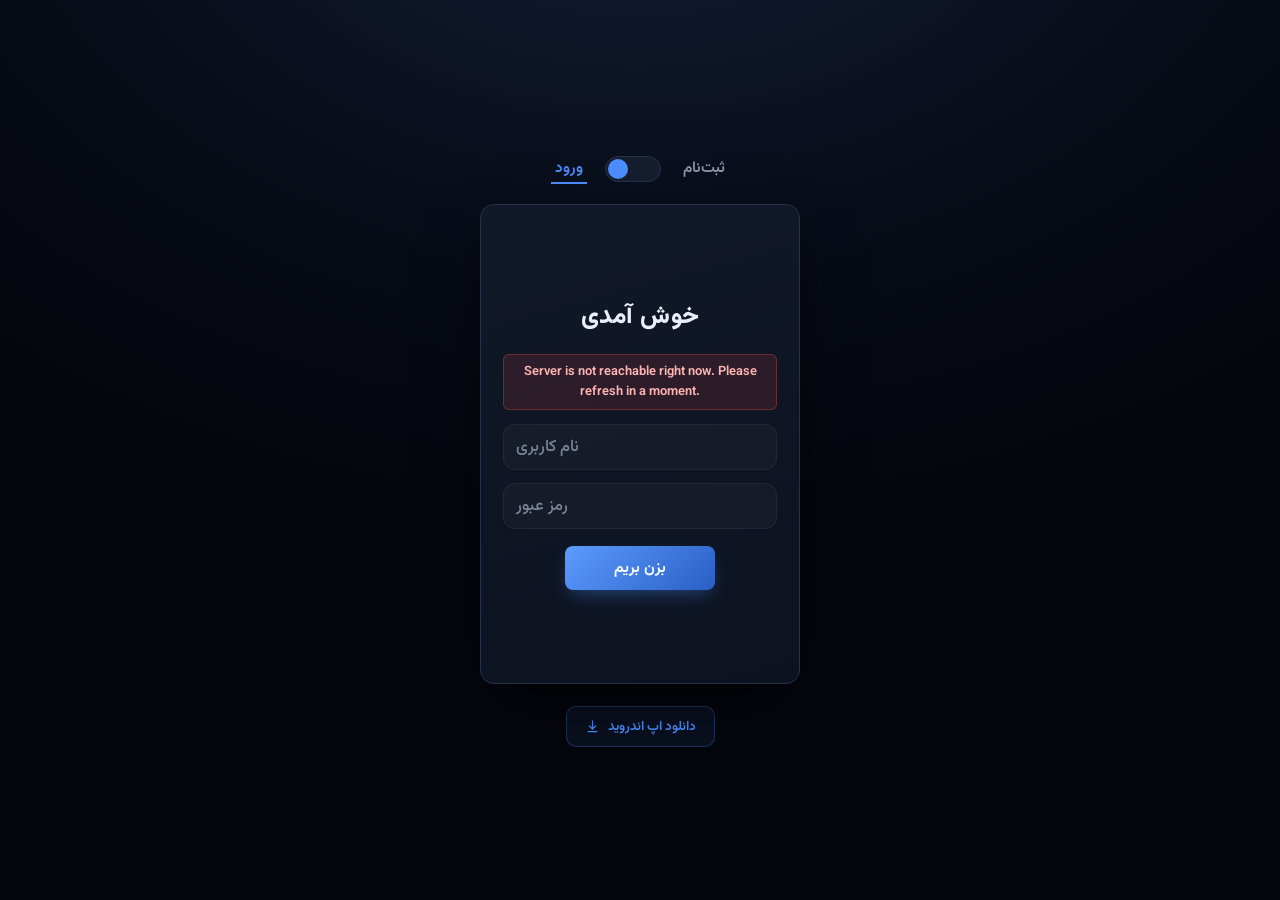
==== index.html @ fce44faa "Add files via upload" ====
<!doctype html>
<html lang="fa" dir="rtl">
  <head>
    <meta charset="UTF-8" />
    <meta name="viewport" content="width=device-width, initial-scale=1, maximum-scale=5, viewport-fit=cover" />
    <meta name="theme-color" content="#070C18" />
    <link rel="manifest" href="/manifest.webmanifest" />
    <meta name="apple-mobile-web-app-capable" content="yes" />
    <meta name="apple-mobile-web-app-status-bar-style" content="black-translucent" />
    <meta name="apple-mobile-web-app-title" content="T" />
    <link rel="apple-touch-icon" href="/assets/icon-192.png" />
    <meta name="description" content="پیام‌رسان T" />
    <title>T</title>
    <link rel="icon" href="data:image/svg+xml;charset=utf-8,%3Csvg%20xmlns%3D%22http%3A%2F%2Fwww.w3.org%2F2000%2Fsvg%22%20viewBox%3D%220%200%20512%20512%22%3E%3Cdefs%3E%3ClinearGradient%20id%3D%22g1%22%20x1%3D%220%22%20y1%3D%220%22%20x2%3D%221%22%20y2%3D%221%22%3E%3Cstop%20offset%3D%220%25%22%20stop-color%3D%22%23BFD8FF%22%2F%3E%3Cstop%20offset%3D%2245%25%22%20stop-color%3D%22%234C8DFF%22%2F%3E%3Cstop%20offset%3D%22100%25%22%20stop-color%3D%22%231E4FA8%22%2F%3E%3C%2FlinearGradient%3E%3C%2Fdefs%3E%3Cg%20transform%3D%22translate(0%2C512)%20scale(0.1%2C-0.1)%22%20fill%3D%22url(%23g1)%22%20stroke%3D%22none%22%3E%3Cpath%20d%3D%22M2010%204499%20c-706%20-406%20-825%20-475%20-1033%20-603%20-256%20-156%20-297%20-189%20-333%20-263%20l-29%20-58%20-3%20-1013%20-2%20-1012%2021%20-50%20c29%20-68%20112%20-142%20235%20-210%2054%20-30%20200%20-112%20323%20-182%20123%20-70%20239%20-130%20258%20-134%2041%20-8%2073%2012%20107%2064%2045%2069%20767%201467%20783%201515%2041%20124%20-2%20237%20-112%20292%20l-60%2030%20-330%205%20-330%205%20-67%2033%20c-270%20133%20-272%20504%20-4%20635%2096%2047%2094%2047%201543%2047%201494%200%201435%20-2%201445%2054%2014%2073%20-28%20106%20-443%20344%20-162%2093%20-522%20300%20-801%20460%20l-507%20292%20-113%200%20-113%20-1%20-435%20-250z%22%2F%3E%3Cpath%20d%3D%22M3719%202860%20c-249%20-29%20-448%20-150%20-583%20-355%20-21%20-31%20-173%20-316%20-338%20-633%20-165%20-317%20-385%20-740%20-489%20-940%20-104%20-199%20-189%20-365%20-189%20-370%200%20-4%2073%20-47%20161%20-97%20l161%20-90%20102%20-6%20c125%20-7%20101%20-17%20451%20186%20154%2089%20521%20300%20815%20469%20594%20341%20623%20361%20671%20483%20l24%2058%20-4%20645%20c-2%20355%20-5%20648%20-8%20653%20-6%209%20-688%207%20-774%20-3z%22%2F%3E%3C%2Fg%3E%3C%2Fsvg%3E" />
    <style>
      /* ===== پنل ورود flip-card — تم تیره ===== */
      :root {
        --lg-bg:#070C18; --lg-card:#111827; --lg-card2:#0C1220; --lg-border:#26324a;
        --lg-input:#161d2e; --lg-text:#E9EFFA; --lg-sub:#8D95A8; --lg-gold:#4C8DFF; --lg-gold2:#8FC3FF;
      }
      /* قد واقعی صفحه روی موبایل (نوار مرورگر) */
      @supports (height: 100dvh) { :root { --app-h: 100dvh; } }

      html, body { height: 100%; }
      #loginOverlay {
        position: fixed; inset: 0; z-index: 99999;
        background: radial-gradient(1000px 700px at 50% -20%, #16203a 0%, var(--lg-bg) 60%, #04060d 100%);
        display: none; align-items: center; justify-content: center;
        padding: calc(16px + env(safe-area-inset-top)) 16px calc(16px + env(safe-area-inset-bottom));
        box-sizing: border-box; overflow-y: auto; -webkit-overflow-scrolling: touch;
        font-family: var(--sans);
      }
      #loginOverlay.show { display: flex; }
      .auth-box { display: flex; flex-direction: column; align-items: center; gap: 20px; margin: auto; width: 100%; max-width: 340px; }
      .switch-row { display: flex; align-items: center; justify-content: center; gap: 18px; }
      .switch-row .side { font-size: 15px; font-weight: 600; color: var(--lg-sub); cursor: pointer; user-select: none; padding: 2px 4px; transition: color .2s; border-bottom: 2px solid transparent; background: none; border-top: 0; border-inline: 0; }
      .switch-row .side.active { color: var(--lg-gold); border-bottom-color: var(--lg-gold); }
      .switch-row .slider { width: 56px; height: 26px; border-radius: 20px; background: var(--lg-input); border: 1.5px solid var(--lg-border); position: relative; cursor: pointer; transition: background .25s; flex-shrink: 0; padding: 0; }
      .switch-row .slider:before { content:""; position:absolute; top:2px; left:2px; width:20px; height:20px; border-radius:50%; background:var(--lg-gold); transition:transform .25s; }
      .switch-row .slider.on { background:rgba(76,141,255,.25); border-color:var(--lg-gold); }
      .switch-row .slider.on:before { transform:translateX(30px); background:#fff; }
      .flip-wrap { perspective: 1200px; width: 100%; display: flex; justify-content: center; }
      .flip-card__inner {
        width: 100%; max-width: 320px;
        height: clamp(430px, calc(var(--app-h, 100vh) - 190px), 480px);
        position: relative; transform-style: preserve-3d; transition: transform .7s;
      }
      .flip-card__inner.flipped { transform: rotateY(180deg); }
      .flip-card__front, .flip-card__back {
        position: absolute; top: 0; left: 0; width: 100%; height: 100%;
        -webkit-backface-visibility: hidden; backface-visibility: hidden;
        background: linear-gradient(165deg, var(--lg-card) 0%, var(--lg-card2) 100%);
        border: 1px solid var(--lg-border); border-radius: 14px;
        box-shadow: 0 24px 60px -16px rgba(0,0,0,.8);
        display: flex; flex-direction: column; align-items: center; justify-content: center;
        gap: 14px; padding: 24px 22px; box-sizing: border-box; overflow-y: auto;
      }
      .flip-card__back { transform: rotateY(180deg); }
      .card-title { font-size: 24px; font-weight: 800; color: var(--lg-text); letter-spacing: .5px; margin-bottom: 4px; }
      .auth-form { display: flex; flex-direction: column; align-items: center; gap: 13px; width: 100%; }
      .auth-input {
        width: 100%; height: 46px; border-radius: 8px; border: 1.5px solid var(--lg-border);
        background: var(--lg-input); color: var(--lg-text);
        font-size: 16px; /* جلوگیری از زوم خودکار روی iOS */
        font-weight: 500; padding: 6px 14px; outline: none; box-sizing: border-box;
        transition: border-color .2s, box-shadow .2s;
      }
      .auth-input::placeholder { color: var(--lg-sub); opacity: .85; }
      .auth-input:focus { border-color: var(--lg-gold); box-shadow: 0 0 0 3px rgba(76,141,255,.16); }
      .auth-btn {
        width: 150px; height: 44px; border: none; border-radius: 8px;
        background: linear-gradient(135deg, #5C9BFF 0%, #2A5FC4 100%);
        color: #F4F8FF; font-size: 15px; font-weight: 700; letter-spacing: 0; cursor: pointer;
        margin-top: 4px; transition: transform .15s, box-shadow .2s, opacity .2s;
        box-shadow: 0 8px 20px -6px rgba(76,141,255,.45);
      }
      .auth-btn:hover { transform: translateY(-1px); }
      .auth-btn:active { transform: translateY(1px); }
      .auth-btn:disabled { opacity: .55; cursor: not-allowed; transform: none; }
      .msg { display: none; font-size: 12.5px; line-height: 1.6; text-align: center; font-weight: 600; padding: 7px 10px; border-radius: 6px; width: 100%; box-sizing: border-box; }
      .msg.error { color: #ffb4b4; background: rgba(255,80,80,.12); border: 1px solid rgba(255,80,80,.3); }
      .msg.ok { color: #b4f5b4; background: rgba(80,255,80,.08); border: 1px solid rgba(80,255,80,.25); }
      .dl-hint {
        display: flex; align-items: center; justify-content: center; gap: 8px;
        margin-top: 2px; padding: 9px 18px; border-radius: 10px;
        background: rgba(76,141,255,.08); border: 1px solid rgba(76,141,255,.28);
        color: var(--lg-gold); font-size: 13px; font-weight: 600; font-family: inherit;
        cursor: pointer; transition: background .2s, transform .15s;
      }
      .dl-hint:hover { background: rgba(76,141,255,.18); transform: translateY(-1px); }
      .dl-hint svg { width: 15px; height: 15px; }

      /* ===== لودر اول سایت — Banter loader (Uiverse.io by Nawsome) ===== */
      #bootLoader {
        position: fixed; inset: 0; z-index: 100000; display: block;
        background: #0B0B12;
        opacity: 1; transition: opacity .28s ease;
      }
      #bootLoader.fade { opacity: 0; pointer-events: none; }
      #bootLoader.hide { display: none; }

      .banter-loader {
        position: absolute;
        left: 50%;
        top: 50%;
        width: 72px;
        height: 72px;
        margin-left: -36px;
        margin-top: -36px;
      }
      .banter-loader__box {
        float: left;
        position: relative;
        width: 20px;
        height: 20px;
        margin-right: 6px;
      }
      .banter-loader__box:before {
        content: "";
        position: absolute;
        left: 0;
        top: 0;
        width: 100%;
        height: 100%;
        background: #fff;
      }
      .banter-loader__box:nth-child(3n) { margin-right: 0; margin-bottom: 6px; }
      .banter-loader__box:nth-child(1):before,
      .banter-loader__box:nth-child(4):before { margin-left: 26px; }
      .banter-loader__box:nth-child(3):before { margin-top: 52px; }
      .banter-loader__box:last-child { margin-bottom: 0; }

      @keyframes moveBox-1 {
        9.0909090909% { transform: translate(-26px, 0); }
        18.1818181818% { transform: translate(0px, 0); }
        27.2727272727% { transform: translate(0px, 0); }
        36.3636363636% { transform: translate(26px, 0); }
        45.4545454545% { transform: translate(26px, 26px); }
        54.5454545455% { transform: translate(26px, 26px); }
        63.6363636364% { transform: translate(26px, 26px); }
        72.7272727273% { transform: translate(26px, 0px); }
        81.8181818182% { transform: translate(0px, 0px); }
        90.9090909091% { transform: translate(-26px, 0px); }
        100% { transform: translate(0px, 0px); }
      }
      .banter-loader__box:nth-child(1) { animation: moveBox-1 4s infinite; }

      @keyframes moveBox-2 {
        9.0909090909% { transform: translate(0, 0); }
        18.1818181818% { transform: translate(26px, 0); }
        27.2727272727% { transform: translate(0px, 0); }
        36.3636363636% { transform: translate(26px, 0); }
        45.4545454545% { transform: translate(26px, 26px); }
        54.5454545455% { transform: translate(26px, 26px); }
        63.6363636364% { transform: translate(26px, 26px); }
        72.7272727273% { transform: translate(26px, 26px); }
        81.8181818182% { transform: translate(0px, 26px); }
        90.9090909091% { transform: translate(0px, 26px); }
        100% { transform: translate(0px, 0px); }
      }
      .banter-loader__box:nth-child(2) { animation: moveBox-2 4s infinite; }

      @keyframes moveBox-3 {
        9.0909090909% { transform: translate(-26px, 0); }
        18.1818181818% { transform: translate(-26px, 0); }
        27.2727272727% { transform: translate(0px, 0); }
        36.3636363636% { transform: translate(-26px, 0); }
        45.4545454545% { transform: translate(-26px, 0); }
        54.5454545455% { transform: translate(-26px, 0); }
        63.6363636364% { transform: translate(-26px, 0); }
        72.7272727273% { transform: translate(-26px, 0); }
        81.8181818182% { transform: translate(-26px, -26px); }
        90.9090909091% { transform: translate(0px, -26px); }
        100% { transform: translate(0px, 0px); }
      }
      .banter-loader__box:nth-child(3) { animation: moveBox-3 4s infinite; }

      @keyframes moveBox-4 {
        9.0909090909% { transform: translate(-26px, 0); }
        18.1818181818% { transform: translate(-26px, 0); }
        27.2727272727% { transform: translate(-26px, -26px); }
        36.3636363636% { transform: translate(0px, -26px); }
        45.4545454545% { transform: translate(0px, 0px); }
        54.5454545455% { transform: translate(0px, -26px); }
        63.6363636364% { transform: translate(0px, -26px); }
        72.7272727273% { transform: translate(0px, -26px); }
        81.8181818182% { transform: translate(-26px, -26px); }
        90.9090909091% { transform: translate(-26px, 0px); }
        100% { transform: translate(0px, 0px); }
      }
      .banter-loader__box:nth-child(4) { animation: moveBox-4 4s infinite; }

      @keyframes moveBox-5 {
        9.0909090909% { transform: translate(0, 0); }
        18.1818181818% { transform: translate(0, 0); }
        27.2727272727% { transform: translate(0, 0); }
        36.3636363636% { transform: translate(26px, 0); }
        45.4545454545% { transform: translate(26px, 0); }
        54.5454545455% { transform: translate(26px, 0); }
        63.6363636364% { transform: translate(26px, 0); }
        72.7272727273% { transform: translate(26px, 0); }
        81.8181818182% { transform: translate(26px, -26px); }
        90.9090909091% { transform: translate(0px, -26px); }
        100% { transform: translate(0px, 0px); }
      }
      .banter-loader__box:nth-child(5) { animation: moveBox-5 4s infinite; }

      @keyframes moveBox-6 {
        9.0909090909% { transform: translate(0, 0); }
        18.1818181818% { transform: translate(-26px, 0); }
        27.2727272727% { transform: translate(-26px, 0); }
        36.3636363636% { transform: translate(0px, 0); }
        45.4545454545% { transform: translate(0px, 0); }
        54.5454545455% { transform: translate(0px, 0); }
        63.6363636364% { transform: translate(0px, 0); }
        72.7272727273% { transform: translate(0px, 26px); }
        81.8181818182% { transform: translate(-26px, 26px); }
        90.9090909091% { transform: translate(-26px, 0px); }
        100% { transform: translate(0px, 0px); }
      }
      .banter-loader__box:nth-child(6) { animation: moveBox-6 4s infinite; }

      @keyframes moveBox-7 {
        9.0909090909% { transform: translate(26px, 0); }
        18.1818181818% { transform: translate(26px, 0); }
        27.2727272727% { transform: translate(26px, 0); }
        36.3636363636% { transform: translate(0px, 0); }
        45.4545454545% { transform: translate(0px, -26px); }
        54.5454545455% { transform: translate(26px, -26px); }
        63.6363636364% { transform: translate(0px, -26px); }
        72.7272727273% { transform: translate(0px, -26px); }
        81.8181818182% { transform: translate(0px, 0px); }
        90.9090909091% { transform: translate(26px, 0px); }
        100% { transform: translate(0px, 0px); }
      }
      .banter-loader__box:nth-child(7) { animation: moveBox-7 4s infinite; }

      @keyframes moveBox-8 {
        9.0909090909% { transform: translate(0, 0); }
        18.1818181818% { transform: translate(-26px, 0); }
        27.2727272727% { transform: translate(-26px, -26px); }
        36.3636363636% { transform: translate(0px, -26px); }
        45.4545454545% { transform: translate(0px, -26px); }
        54.5454545455% { transform: translate(0px, -26px); }
        63.6363636364% { transform: translate(0px, -26px); }
        72.7272727273% { transform: translate(0px, -26px); }
        81.8181818182% { transform: translate(26px, -26px); }
        90.9090909091% { transform: translate(26px, 0px); }
        100% { transform: translate(0px, 0px); }
      }
      .banter-loader__box:nth-child(8) { animation: moveBox-8 4s infinite; }

      @keyframes moveBox-9 {
        9.0909090909% { transform: translate(-26px, 0); }
        18.1818181818% { transform: translate(-26px, 0); }
        27.2727272727% { transform: translate(0px, 0); }
        36.3636363636% { transform: translate(-26px, 0); }
        45.4545454545% { transform: translate(0px, 0); }
        54.5454545455% { transform: translate(0px, 0); }
        63.6363636364% { transform: translate(-26px, 0); }
        72.7272727273% { transform: translate(-26px, 0); }
        81.8181818182% { transform: translate(-52px, 0); }
        90.9090909091% { transform: translate(-26px, 0); }
        100% { transform: translate(0px, 0); }
      }
      .banter-loader__box:nth-child(9) { animation: moveBox-9 4s infinite; }

      @media (max-width: 420px) {
        .auth-box { gap: 14px; }
        .switch-row { gap: 12px; }
        .switch-row .side { font-size: 13.5px; }
        .switch-row .slider { width: 50px; height: 24px; }
        .switch-row .slider.on:before { transform: translateX(26px); }
        .flip-card__inner { max-width: 300px; height: clamp(420px, calc(var(--app-h, 100vh) - 150px), 470px); }
        .flip-card__front, .flip-card__back { padding: 20px 18px; gap: 12px; }
        .card-title { font-size: 21px; }
        .auth-btn { width: 145px; }
      }
      @media (max-height: 560px) {
        .flip-card__inner { height: 420px; }
      }
    </style>
    <link rel="preload" as="style" href="/assets/index-Nili4s7x.css">
    <link rel="stylesheet" crossorigin href="/assets/index-Nili4s7x.css">
    <link rel="preload" as="font" type="font/woff2" href="/assets/Vazirmatn-T33.woff2" crossorigin>
    <style>
      /* ===== تایپوگرافی فارسی: وزیرمتن (متغیر ، خودمیزبان) ===== */
      @font-face {
        font-family: "Vazirmatn";
        src: url("/assets/Vazirmatn-T33.woff2") format("woff2 supports variations"),
             url("/assets/Vazirmatn-T33.woff2") format("woff2-variations");
        font-weight: 100 900;
        font-style: normal;
        font-display: swap;
        size-adjust: 103%;
      }
      :root {
        --sans: "Vazirmatn", "Segoe UI", Tahoma, sans-serif;
        --serif: "Vazirmatn", "Segoe UI", Tahoma, sans-serif;
        --mono: ui-monospace, SFMono-Regular, Menlo, Consolas, monospace;
      }
      html, body, button, input, textarea, select, optgroup {
        font-family: var(--sans);
        letter-spacing: 0;
        -webkit-font-smoothing: antialiased;
        -moz-osx-font-smoothing: grayscale;
        text-rendering: optimizeLegibility;
        font-feature-settings: "kern" 1, "liga" 1, "calt" 1;
      }
      code, pre, .mono, .del-code { font-family: var(--mono); }
      /* عنوان‌های درشت با وزن بیشتر تا توخالی به نظر نرسند */
      .card .brand, .admin h1, .settings h2, .stage-empty h3, .drawer h3, .info-drawer h3,
      .col-head h2, .mark span, .viewer-mark, .stat-card b, .story-card .body,
      .del-win-bar span, .del-win-body p, .admin-hero-orb span, .del-orb span,
      .hall-dark-card p, .card h1, .admin-h, .compose-opt b { font-weight: 600; }
      /* متن پیام و فهرست‌ها: فاصلهٔ خطی راحت برای فارسی */
      .bubble .txt, .bubble .rich-txt { line-height: 1.85; }
      .tsup-bub, .quote, .bio { line-height: 1.9; }
      /* یک پله بزرگ‌تر برای خوانایی فارسی روی موبایل */
      @media (max-width: 700px) { .bubble .txt, .bubble .rich-txt { font-size: 15px; } }
      .name, .who, .tsup-name { font-weight: 600; }
      /* عددهای لاتین در متن فارسی کمی جاافتاده‌تر */
      .when, .foot, .tsup-time, .time { font-variant-numeric: tabular-nums; }
    </style>
    <link rel="modulepreload" href="/assets/index-Bt5upPRT.js">
    <script>
      /* درخواست وضعیت ورود همین اول کار شروع می‌شود تا با دانلود اپ موازی برود */
      window.__meReq = fetch("/api/me", { credentials: "include", cache: "no-store" })
        .then(function (r) { return { status: r.status, ct: r.headers.get("content-type") || "" }; })
        .catch(function () { return { status: 0, ct: "" }; });
      /* اگر کوکی نشانهٔ ورود هست، اپ بدون منتظر ماندن به شبکه نشان داده می‌شود */
      window.__hint = document.cookie.indexOf("t_in=1") > -1;
    </script>

    <!-- ===== کامپوننت‌های Uiverse: ورودی درخشان + دکمهٔ آپلود پوشه‌ای ===== -->
    <style>
      /* ---------- ۱) ورودی‌های ساده → استایل Search درخشان (Uiverse by Lakshay-art) ---------- */
      @property --t-ang { syntax: "<angle>"; inherits: false; initial-value: 0deg; }
      @keyframes t-spin { to { --t-ang: 360deg; } }

      .settings > input:not([type="file"]):not([type="checkbox"]):not([type="radio"]),
      .settings > textarea.field,
      .admin input.search,
      #tsupPanel .tsup-search {
        --t-ang: 0deg;
        box-sizing: border-box;
        width: 100%;
        max-width: 340px;
        height: 46px;
        border-radius: 11px;
        border: 1.5px solid transparent;
        background-color: #010201;
        background-image:
          linear-gradient(#010201, #010201),
          conic-gradient(from var(--t-ang),
            #1c191c, #402fb5 5%, #1c191c 14%, #1c191c 50%, #cf30aa 60%, #1c191c 64%);
        background-origin: padding-box, border-box;
        background-clip: padding-box, border-box;
        color: #fff;
        font-family: inherit;
        font-size: 15px;
        padding-inline: 15px;
        outline: none;
        box-shadow: 0 0 18px rgba(64, 47, 181, .14);
        transition: box-shadow .3s ease;
      }
      .settings > input::placeholder,
      .settings > textarea.field::placeholder,
      .admin input.search::placeholder,
      #tsupPanel .tsup-search::placeholder { color: #c0b9c0; }

      .settings > input:not([type="file"]):not([type="checkbox"]):hover,
      .settings > textarea.field:hover,
      .admin input.search:hover,
      #tsupPanel .tsup-search:hover { animation: t-spin 6s linear infinite; }

      .settings > input:not([type="file"]):not([type="checkbox"]):focus,
      .settings > textarea.field:focus,
      .admin input.search:focus,
      #tsupPanel .tsup-search:focus {
        animation: t-spin 3s linear infinite;
        box-shadow: 0 0 26px rgba(207, 48, 170, .26), 0 0 10px rgba(64, 47, 181, .32);
      }

      /* بایو: چند خطی */
      .settings > textarea.field {
        height: auto; min-height: 92px; max-width: 520px;
        padding-block: 12px; resize: vertical; line-height: 1.9;
      }

      /* فقط فیلدهای جستجو ذره‌بین می‌گیرند (آیکن کاردکِ سمت راست حذف شد) */
      .admin input.search,
      #tsupPanel .tsup-search {
        max-width: 520px;
        background-image:
          url("data:image/svg+xml;charset=utf-8,%3Csvg xmlns='http://www.w3.org/2000/svg' width='24' height='24' viewBox='0 0 24 24' fill='none' stroke='%23b6a9b7' stroke-width='2' stroke-linecap='round' stroke-linejoin='round'%3E%3Ccircle cx='11' cy='11' r='8'/%3E%3Cline x1='22' y1='22' x2='16.65' y2='16.65'/%3E%3C/svg%3E"),
          linear-gradient(#010201, #010201),
          conic-gradient(from var(--t-ang),
            #1c191c, #402fb5 5%, #1c191c 14%, #1c191c 50%, #cf30aa 60%, #1c191c 64%);
        background-repeat: no-repeat, no-repeat, no-repeat;
        background-position: right 14px center, 0 0, 0 0;
        background-size: 18px 18px, auto, auto;
        background-origin: padding-box, padding-box, border-box;
        background-clip: padding-box, padding-box, border-box;
        padding-inline-start: 44px;
      }
      #tsupPanel .tsup-search { max-width: 240px; height: 40px; font-size: 13.5px; }
      @media (max-width: 900px) {
        .settings > input:not([type="file"]):not([type="checkbox"]),
        .admin input.search { max-width: 100%; }
      }

      /* ---------- ۲) گیرهٔ چت → پوشهٔ کوچک (Uiverse by jamrockjones) ---------- */
      @keyframes t-float {
        0% { transform: translateY(0); }
        50% { transform: translateY(-3px); }
        100% { transform: translateY(0); }
      }
      .composer .tool.t-clip {
        position: relative;
        width: 40px; height: 40px;
        border-radius: 11px;
      }
      .composer .tool.t-clip svg { display: none !important; }
      .composer .tool.t-clip::before,
      .composer .tool.t-clip::after {
        content: ""; position: absolute; pointer-events: none;
        transition: transform .3s ease;
      }
      .composer .tool.t-clip::before {          /* بدنهٔ پوشه */
        inset-inline-start: 5px; bottom: 7px;
        width: 30px; height: 21px; border-radius: 5px;
        background: linear-gradient(135deg, #F3D48A, #E0B45C);
        box-shadow: 0 4px 9px rgba(0, 0, 0, .35);
      }
      .composer .tool.t-clip::after {           /* زبانهٔ پوشه */
        inset-inline-start: 5px; bottom: 26px;
        width: 16px; height: 6px; border-radius: 3px 3px 0 0;
        background: linear-gradient(135deg, #E9A26A, #D97A55);
      }
      .composer .tool.t-clip:hover::before,
      .composer .tool.t-clip:hover::after { animation: t-float 2.2s ease-in-out infinite; }
      .composer .tool.t-clip:hover::before { box-shadow: 0 7px 14px rgba(0, 0, 0, .45); }

      /* ---------- ۳) آپلود فایل پنل ادمین → کارت پوشه‌دار کامل ---------- */
      input.t-file-native { display: none !important; }

      .t-upload {
        --transition: 350ms;
        --folder-W: 90px;
        --folder-H: 60px;
        --card-a: #3D7BE0;
        --card-b: #1B4488;
        display: flex;
        flex-direction: column;
        align-items: center;
        justify-content: flex-end;
        padding: 9px;
        background: linear-gradient(135deg, var(--card-a), var(--card-b));
        border-radius: 14px;
        box-shadow: 0 15px 30px rgba(0, 0, 0, .2);
        height: calc(var(--folder-H) * 1.7);
        width: 240px;
        max-width: 100%;
        position: relative;
        margin: 52px 0 12px;
        cursor: pointer;
        user-select: none;
      }
      .t-upload .folder {
        position: absolute;
        top: -16px;
        inset-inline-start: calc(50% - (var(--folder-W) / 2));
        animation: t-folder-float 2.5s infinite ease-in-out;
        transition: transform var(--transition) ease;
        width: var(--folder-W);
        height: var(--folder-H);
      }
      .t-upload .folder:hover { transform: scale(1.05); }
      .t-upload .front-side,
      .t-upload .back-side {
        position: absolute;
        transition: transform var(--transition);
        transform-origin: bottom center;
      }
      .t-upload .back-side::before,
      .t-upload .back-side::after {
        content: "";
        display: block;
        background-color: #fff;
        opacity: .5;
        width: var(--folder-W);
        height: var(--folder-H);
        position: absolute;
        transform-origin: bottom center;
        border-radius: 13px;
        transition: transform 350ms;
        z-index: 0;
      }
      .t-upload:hover .back-side::before { transform: rotateX(-5deg) skewX(5deg); }
      .t-upload:hover .back-side::after { transform: rotateX(-15deg) skewX(12deg); }
      .t-upload .front-side { z-index: 1; }
      .t-upload:hover .front-side { transform: rotateX(-40deg) skewX(15deg); }
      .t-upload .tip {
        background: linear-gradient(135deg, #E9A26A, #D97A55);
        width: 60px; height: 15px;
        border-radius: 10px 10px 0 0;
        box-shadow: 0 5px 15px rgba(0, 0, 0, .2);
        position: absolute;
        top: -8px;
        z-index: 2;
      }
      .t-upload .cover {
        background: linear-gradient(135deg, #F3D48A, #E0B45C);
        width: var(--folder-W);
        height: var(--folder-H);
        box-shadow: 0 15px 30px rgba(0, 0, 0, .3);
        border-radius: 9px;
      }
      .t-upload .custom-file-upload {
        font-size: 14px;
        font-family: inherit;
        color: #fff;
        text-align: center;
        background: rgba(255, 255, 255, .2);
        border: none;
        border-radius: 9px;
        box-shadow: 0 10px 20px rgba(0, 0, 0, .1);
        cursor: pointer;
        transition: background var(--transition) ease;
        display: block;
        width: 100%;
        padding: 9px 14px;
        position: relative;
        white-space: nowrap;
        overflow: hidden;
        text-overflow: ellipsis;
      }
      .t-upload:hover .custom-file-upload { background: rgba(255, 255, 255, .4); }
      @keyframes t-folder-float {
        0% { transform: translateY(0px); }
        50% { transform: translateY(-14px); }
        100% { transform: translateY(0px); }
      }
    </style>

    <!-- ===== اصلاحات منوی پیام / دانلود / نشان T ===== -->
    <style>
      /* ---------- ۱) منوی راست‌کلیک روی پیام خودم از کادر بیرون نزند ---------- */
      .msg-line.is-mine .bubble > .menu,
      .bubble.mine > .menu {
        left: auto;
        right: 0;
      }
      .bubble > .menu {
        width: max-content;                       /* به عرض حباب محدود نشود */
        max-width: min(360px, calc(100vw - 20px));
        overscroll-behavior: contain;
      }
      @media (max-width: 560px) {
        .bubble > .menu { min-width: 0; }
        .bubble > .menu .react-dock { flex-wrap: wrap; row-gap: 6px; justify-content: center; }
        .bubble > .menu .react-dock { gap: 6px; padding: 7px; }
        .bubble > .menu .react-dock-btn { font-size: 17px; }
      }
      /* روی موبایل با نگه‌داشتن، منوی خودمان باز شود نه منوی مرورگر */
      .msgs .bubble { -webkit-touch-callout: none; }

      /* ---------- ۲) دکمهٔ دانلود: دیده شود و گم نشود ---------- */
      .apk-nav.dl-wrap {
        position: relative;
        color: var(--gold, #e0b84d) !important;
      }
      .apk-nav.dl-wrap.off { opacity: .45; }
      .apk-nav.dl-wrap:not(.off)::after {
        content: "";
        position: absolute; top: 2px; inset-inline-end: 2px;
        width: 7px; height: 7px; border-radius: 50%;
        background: #4caf50; box-shadow: 0 0 8px #4caf50;
      }

      /* ---------- پنجرهٔ دانلود (Uiverse by Quer3000 — تطبیق‌داده‌شده) ---------- */
      #tDl {
        position: fixed; inset: 0; z-index: 100002; display: none;   /* بالاتر از لایهٔ ورود */
        align-items: center; justify-content: center;
        background: rgba(3, 3, 5, .72);
        backdrop-filter: blur(6px); -webkit-backdrop-filter: blur(6px);
        padding: 18px; box-sizing: border-box;
        font-family: var(--sans, Tahoma, "Segoe UI", sans-serif);
        direction: rtl;
      }
      #tDl.open { display: flex; }

      #tDl .card {
        --bg-card: #27272a;
        --primary: #6d28d9;
        --primary-800: #4c1d95;
        --primary-shadow: #2e1065;
        --light: #d9d9d9;
        --zinc-800: #18181b;
        --bg-linear: linear-gradient(0deg, var(--primary) 50%, var(--light) 125%);

        position: relative;
        display: flex;
        flex-direction: column;
        gap: .75rem;
        padding: 1rem;
        width: 15rem;
        max-width: 100%;
        background-color: var(--bg-card);
        border-radius: 1rem;
        box-shadow: 0 30px 70px -18px rgba(0, 0, 0, .85);
        animation: tdl-in .28s cubic-bezier(.22, 1, .36, 1) both;
      }
      @keyframes tdl-in { from { opacity: 0; transform: translateY(14px) scale(.97); } }

      /* ضربدر کم‌رنگ بالا سمت راست */
      #tDl .tdl-x {
        position: absolute; top: 8px; right: 10px; z-index: 6;
        background: none; border: 0; padding: 2px 6px;
        color: var(--light); opacity: .35;
        font-size: 17px; line-height: 1; cursor: pointer;
        transition: opacity .2s;
      }
      #tDl .tdl-x:hover { opacity: 1; }

      #tDl .image_container {
        overflow: hidden;
        position: relative;
        z-index: 5;
        width: 100%;
        height: 8rem;
        background-color: var(--primary-800);
        border-radius: .5rem;
        display: grid; place-items: center;
      }
      #tDl .image_container .image {
        width: 5.2rem; height: 5.2rem;
        filter: drop-shadow(0 6px 14px rgba(0, 0, 0, .45));
      }

      #tDl .title {
        overflow: clip;
        width: 100%;
        font-size: 1.05rem;
        font-weight: 800;
        color: var(--light);
        text-wrap: nowrap;
        text-overflow: ellipsis;
        text-align: center;
      }

      #tDl .size {
        font-size: .75rem;
        color: var(--light);
        display: flex;
        flex-direction: column;
        align-items: center;
      }
      #tDl .list-size {
        display: flex; align-items: center; gap: .25rem;
        margin: .25rem 0 0; padding: 0;
      }
      #tDl .list-size .item-list { list-style: none; }
      #tDl .list-size .item-list-button {
        padding: .5rem .8rem;
        background-color: var(--primary);
        font-size: .78rem; font-weight: 700;
        color: var(--light);
        font-family: inherit;
        border: 2px solid var(--primary-shadow);
        box-shadow: inset 0 1px 4px var(--primary-shadow);
        border-radius: .25rem;
        cursor: default;
        direction: ltr;
      }
      #tDl .list-size .item-list-button.empty {
        background-color: var(--zinc-800);
        border-color: var(--zinc-800);
        box-shadow: none;
        color: #8b8b93;
      }

      #tDl .action { display: flex; align-items: center; justify-content: center; width: 100%; }

      #tDl .download-button {
        position: relative;
        width: 100%;
        height: 2.5rem;
        cursor: pointer;
        display: flex;
        align-items: center;
        justify-content: center;
        background-image: var(--bg-linear);
        border: 2px solid hsla(262, 18%, 57%, .5);
        border-radius: .5rem;
        overflow: hidden;
        transition: all .3s ease;
        text-decoration: none;
      }
      #tDl .button-text {
        color: var(--light);
        font-weight: 750;
        font-size: 1rem;
        font-family: inherit;
        transition: all .3s ease;
      }
      #tDl .button-icon {
        position: absolute;
        height: 100%;
        width: 2.5rem;
        display: flex;
        align-items: center;
        justify-content: center;
        background-color: var(--primary-800);
        right: -2.5rem;
        transition: all .3s ease;
      }
      #tDl .download-svg { width: 1.25rem; fill: var(--light); }
      #tDl .download-button:hover { background: var(--primary-800); }
      #tDl .download-button:hover .button-text { transform: translateX(-1.25rem); opacity: 0; }
      #tDl .download-button:hover .button-icon { right: 0; width: 100%; }
      #tDl .download-button:active { transform: scale(.95); }
      #tDl .download-button:active .button-icon { background-color: var(--primary-shadow); }

      #tDl .download-button.off {
        background: var(--zinc-800); border-color: #2a2a30; cursor: not-allowed;
        pointer-events: none;
      }
      #tDl .download-button.off .button-text { color: #75757e; font-size: .82rem; }
      #tDl .tdl-note { margin: -.15rem 0 0; font-size: .66rem; color: #8b8b93; text-align: center; line-height: 1.9; }

      /* ---------- ۳) نشان T = لوگوی شش‌ضلعی ---------- */
      .mark {
        position: relative;
        overflow: visible !important;
        background-image: url("data:image/svg+xml;charset=utf-8,%3Csvg%20xmlns%3D%22http%3A%2F%2Fwww.w3.org%2F2000%2Fsvg%22%20viewBox%3D%220%200%20512%20512%22%3E%3Cdefs%3E%3ClinearGradient%20id%3D%22g1%22%20x1%3D%220%22%20y1%3D%220%22%20x2%3D%221%22%20y2%3D%221%22%3E%3Cstop%20offset%3D%220%25%22%20stop-color%3D%22%23BFD8FF%22%2F%3E%3Cstop%20offset%3D%2245%25%22%20stop-color%3D%22%234C8DFF%22%2F%3E%3Cstop%20offset%3D%22100%25%22%20stop-color%3D%22%231E4FA8%22%2F%3E%3C%2FlinearGradient%3E%3C%2Fdefs%3E%3Cg%20transform%3D%22translate(0%2C512)%20scale(0.1%2C-0.1)%22%20fill%3D%22url(%23g1)%22%20stroke%3D%22none%22%3E%3Cpath%20d%3D%22M2010%204499%20c-706%20-406%20-825%20-475%20-1033%20-603%20-256%20-156%20-297%20-189%20-333%20-263%20l-29%20-58%20-3%20-1013%20-2%20-1012%2021%20-50%20c29%20-68%20112%20-142%20235%20-210%2054%20-30%20200%20-112%20323%20-182%20123%20-70%20239%20-130%20258%20-134%2041%20-8%2073%2012%20107%2064%2045%2069%20767%201467%20783%201515%2041%20124%20-2%20237%20-112%20292%20l-60%2030%20-330%205%20-330%205%20-67%2033%20c-270%20133%20-272%20504%20-4%20635%2096%2047%2094%2047%201543%2047%201494%200%201435%20-2%201445%2054%2014%2073%20-28%20106%20-443%20344%20-162%2093%20-522%20300%20-801%20460%20l-507%20292%20-113%200%20-113%20-1%20-435%20-250z%22%2F%3E%3Cpath%20d%3D%22M3719%202860%20c-249%20-29%20-448%20-150%20-583%20-355%20-21%20-31%20-173%20-316%20-338%20-633%20-165%20-317%20-385%20-740%20-489%20-940%20-104%20-199%20-189%20-365%20-189%20-370%200%20-4%2073%20-47%20161%20-97%20l161%20-90%20102%20-6%20c125%20-7%20101%20-17%20451%20186%20154%2089%20521%20300%20815%20469%20594%20341%20623%20361%20671%20483%20l24%2058%20-4%20645%20c-2%20355%20-5%20648%20-8%20653%20-6%209%20-688%207%20-774%20-3z%22%2F%3E%3C%2Fg%3E%3C%2Fsvg%3E"), linear-gradient(160deg, rgba(76,141,255,.16), rgba(76,141,255,.04)) !important;
        background-size: 64%, 100% 100%;
        background-position: center, center;
        background-repeat: no-repeat, no-repeat;
        filter: drop-shadow(0 3px 10px rgba(76, 141, 255, .28));
      }
      .mark > span { visibility: hidden; }        /* حرف T جای خود را به لوگو داد */
      .hall-dark-card .mark { background-size: 66%, 100% 100%; }
      .admin-rail .mark { background-size: 68%, 100% 100%; }
      .admin-hero-orb { position: relative; }
      .admin-hero-orb > span { visibility: hidden; }
      /* لوگوی بزرگِ صفحهٔ خالی */
      .stage-empty .giant {
        color: transparent !important;
        position: relative;
        width: 108px; height: 108px;
        margin-inline: auto;
      }
      .stage-empty .giant::after {
        content: ""; position: absolute; inset: 0;
        background: url("data:image/svg+xml;charset=utf-8,%3Csvg%20xmlns%3D%22http%3A%2F%2Fwww.w3.org%2F2000%2Fsvg%22%20viewBox%3D%220%200%20512%20512%22%3E%3Cdefs%3E%3ClinearGradient%20id%3D%22g1%22%20x1%3D%220%22%20y1%3D%220%22%20x2%3D%221%22%20y2%3D%221%22%3E%3Cstop%20offset%3D%220%25%22%20stop-color%3D%22%23BFD8FF%22%2F%3E%3Cstop%20offset%3D%2245%25%22%20stop-color%3D%22%234C8DFF%22%2F%3E%3Cstop%20offset%3D%22100%25%22%20stop-color%3D%22%231E4FA8%22%2F%3E%3C%2FlinearGradient%3E%3C%2Fdefs%3E%3Cg%20transform%3D%22translate(0%2C512)%20scale(0.1%2C-0.1)%22%20fill%3D%22url(%23g1)%22%20stroke%3D%22none%22%3E%3Cpath%20d%3D%22M2010%204499%20c-706%20-406%20-825%20-475%20-1033%20-603%20-256%20-156%20-297%20-189%20-333%20-263%20l-29%20-58%20-3%20-1013%20-2%20-1012%2021%20-50%20c29%20-68%20112%20-142%20235%20-210%2054%20-30%20200%20-112%20323%20-182%20123%20-70%20239%20-130%20258%20-134%2041%20-8%2073%2012%20107%2064%2045%2069%20767%201467%20783%201515%2041%20124%20-2%20237%20-112%20292%20l-60%2030%20-330%205%20-330%205%20-67%2033%20c-270%20133%20-272%20504%20-4%20635%2096%2047%2094%2047%201543%2047%201494%200%201435%20-2%201445%2054%2014%2073%20-28%20106%20-443%20344%20-162%2093%20-522%20300%20-801%20460%20l-507%20292%20-113%200%20-113%20-1%20-435%20-250z%22%2F%3E%3Cpath%20d%3D%22M3719%202860%20c-249%20-29%20-448%20-150%20-583%20-355%20-21%20-31%20-173%20-316%20-338%20-633%20-165%20-317%20-385%20-740%20-489%20-940%20-104%20-199%20-189%20-365%20-189%20-370%200%20-4%2073%20-47%20161%20-97%20l161%20-90%20102%20-6%20c125%20-7%20101%20-17%20451%20186%20154%2089%20521%20300%20815%20469%20594%20341%20623%20361%20671%20483%20l24%2058%20-4%20645%20c-2%20355%20-5%20648%20-8%20653%20-6%209%20-688%207%20-774%20-3z%22%2F%3E%3C%2Fg%3E%3C%2Fsvg%3E") center/contain no-repeat;
        opacity: .92;
        filter: drop-shadow(0 6px 22px rgba(76, 141, 255, .3));
      }
      .admin-hero-orb::after {
        content: ""; position: absolute; inset: 22%;
        background: url("data:image/svg+xml;charset=utf-8,%3Csvg%20xmlns%3D%22http%3A%2F%2Fwww.w3.org%2F2000%2Fsvg%22%20viewBox%3D%220%200%20512%20512%22%3E%3Cdefs%3E%3ClinearGradient%20id%3D%22g1%22%20x1%3D%220%22%20y1%3D%220%22%20x2%3D%221%22%20y2%3D%221%22%3E%3Cstop%20offset%3D%220%25%22%20stop-color%3D%22%23BFD8FF%22%2F%3E%3Cstop%20offset%3D%2245%25%22%20stop-color%3D%22%234C8DFF%22%2F%3E%3Cstop%20offset%3D%22100%25%22%20stop-color%3D%22%231E4FA8%22%2F%3E%3C%2FlinearGradient%3E%3C%2Fdefs%3E%3Cg%20transform%3D%22translate(0%2C512)%20scale(0.1%2C-0.1)%22%20fill%3D%22url(%23g1)%22%20stroke%3D%22none%22%3E%3Cpath%20d%3D%22M2010%204499%20c-706%20-406%20-825%20-475%20-1033%20-603%20-256%20-156%20-297%20-189%20-333%20-263%20l-29%20-58%20-3%20-1013%20-2%20-1012%2021%20-50%20c29%20-68%20112%20-142%20235%20-210%2054%20-30%20200%20-112%20323%20-182%20123%20-70%20239%20-130%20258%20-134%2041%20-8%2073%2012%20107%2064%2045%2069%20767%201467%20783%201515%2041%20124%20-2%20237%20-112%20292%20l-60%2030%20-330%205%20-330%205%20-67%2033%20c-270%20133%20-272%20504%20-4%20635%2096%2047%2094%2047%201543%2047%201494%200%201435%20-2%201445%2054%2014%2073%20-28%20106%20-443%20344%20-162%2093%20-522%20300%20-801%20460%20l-507%20292%20-113%200%20-113%20-1%20-435%20-250z%22%2F%3E%3Cpath%20d%3D%22M3719%202860%20c-249%20-29%20-448%20-150%20-583%20-355%20-21%20-31%20-173%20-316%20-338%20-633%20-165%20-317%20-385%20-740%20-489%20-940%20-104%20-199%20-189%20-365%20-189%20-370%200%20-4%2073%20-47%20161%20-97%20l161%20-90%20102%20-6%20c125%20-7%20101%20-17%20451%20186%20154%2089%20521%20300%20815%20469%20594%20341%20623%20361%20671%20483%20l24%2058%20-4%20645%20c-2%20355%20-5%20648%20-8%20653%20-6%209%20-688%207%20-774%20-3z%22%2F%3E%3C%2Fg%3E%3C%2Fsvg%3E") center/contain no-repeat;
        opacity: .9;
      }

      /* ---------- ۴) لینک تلگرام داخل پنجرهٔ پرمیوم ---------- */
      .prem-tip .t-tg {
        display: flex; align-items: center; justify-content: center; gap: 8px;
        margin-top: 10px; padding-top: 10px;
        border-top: 1px solid rgba(255,255,255,.07);
        color: #e0b84d; font-size: 12.5px; font-weight: 700;
        text-decoration: none; cursor: pointer;
        transition: transform .2s ease, color .2s ease;
      }
      .prem-tip .t-tg:hover { transform: translateY(-1px); color: #fff0c4; }
      .prem-tip .t-tg svg { width: 26px; height: 26px; flex: none; }

      /* ---------- ۵) فیلد نسخه زیر آپلود APK در پنل ادمین ---------- */
      .t-ver-box {
        display: flex; gap: 8px; align-items: center; flex-wrap: wrap;
        margin: 10px 0 4px; width: 240px; max-width: 100%;
      }
      .t-ver-box label { font-size: 12px; color: var(--mute, #8d8778); width: 100%; }
      .t-ver-in {
        flex: 1; min-width: 120px; height: 40px; border-radius: 10px;
        background: #010201; color: #fff; font-family: inherit; font-size: 14px;
        border: 1.5px solid rgba(76,141,255,.25); padding-inline: 12px; outline: none;
        direction: ltr; text-align: center;
      }
      .t-ver-in:focus { border-color: #e0b84d; }
      .t-ver-save {
        height: 40px; padding: 0 14px; border: 0; border-radius: 10px;
        background: linear-gradient(160deg, #e0b84d, #b8892a);
        color: #14100a; font-weight: 700; font-family: inherit; font-size: 13px; cursor: pointer;
      }
      .t-ver-save:disabled { opacity: .55; cursor: default; }
    </style>

    <!-- ===== منوی جمع‌وجور + دکمهٔ دانلود + بک‌گراند چت‌ها ===== -->
    <style>
      /* ---------- ۱) منوی پیام: ایموجی‌ها جمع‌وجور و هم‌عرض پنجره ---------- */
      .bubble > .menu {
        min-width: 0 !important;
        padding: 6px !important;
      }
      .bubble > .menu .react-dock {
        width: 100%;
        box-sizing: border-box;
        justify-content: space-between !important;
        gap: 2px !important;
        padding: 5px 7px !important;
        margin-bottom: 6px !important;
        border-radius: 14px !important;
      }
      .bubble > .menu .react-dock-btn {
        padding: 4px 5px !important;
        font-size: 18px !important;
        line-height: 1 !important;
        flex: 0 0 auto;
      }
      .bubble > .menu > button { padding: 7px 10px !important; font-size: 12.5px !important; }
      @media (max-width: 560px) {
        .bubble > .menu .react-dock-btn { font-size: 17px !important; padding: 4px !important; }
        .bubble > .menu > button { padding: 6px 9px !important; }
      }

      /* ---------- ۲) دکمهٔ دانلود (Uiverse by faxriddin20) ---------- */
      .apk-nav .Btn {
        width: 50px;
        height: 50px;
        border: none;
        border-radius: 50%;
        background-color: rgb(27, 27, 27);
        display: flex;
        flex-direction: column;
        align-items: center;
        justify-content: center;
        cursor: pointer;
        position: relative;
        transition-duration: .3s;
        box-shadow: 2px 2px 10px rgba(0, 0, 0, .11);
      }
      .apk-nav .Btn .svgIcon { fill: #2196f3; height: 1em; }
      .apk-nav .Btn .icon2 {
        width: 18px;
        height: 5px;
        border-bottom: 2px solid #2196f3;
        border-left: 2px solid #2196f3;
        border-right: 2px solid #2196f3;
        border-top: 0;
        background: none;
        display: block;
      }
      .apk-nav .Btn .tooltip {
        position: absolute;
        /* ریل سمت راست صفحه است، پس تولتیپ به چپ باز می‌شود تا بیرون نزند */
        right: auto;
        left: -88px;
        opacity: 0;
        background-color: rgb(12, 12, 12);
        color: #fff;
        padding: 5px 10px;
        border-radius: 5px;
        display: flex;
        align-items: center;
        justify-content: center;
        transition-duration: .2s;
        pointer-events: none;
        letter-spacing: .5px;
        font-size: 12px;
        white-space: nowrap;
        bottom: auto;
        top: 50%;
        transform: translateY(-50%);
      }
      .apk-nav .Btn .tooltip::before {
        position: absolute;
        content: "";
        width: 10px;
        height: 10px;
        background-color: rgb(12, 12, 12);
        background-size: 1000%;
        background-position: center;
        transform: rotate(45deg);
        right: -5%;
        left: auto;
        transition-duration: .3s;
      }
      .apk-nav .Btn:hover .tooltip { opacity: 1; transition-duration: .3s; }
      .apk-nav:hover .Btn { background-color: #2196f3; transition-duration: .3s; }
      .apk-nav:hover .Btn .icon2 {
        border-bottom: 2px solid #000;
        border-left: 2px solid #000;
        border-right: 2px solid #000;
      }
      .apk-nav:hover .Btn .svgIcon {
        fill: #000;
        animation: slide-in-top .6s cubic-bezier(.25, .46, .45, .94) both;
      }
      @keyframes slide-in-top {
        0% { transform: translateY(-10px); opacity: 0; }
        100% { transform: translateY(0px); opacity: 1; }
      }
      /* حالت خاموش (فایلی موجود نیست) */
      .apk-nav.off .Btn { opacity: .5; }
      .apk-nav.off .Btn .svgIcon { fill: #6f6a5e; }
      .apk-nav.off .Btn .icon2 {
        border-bottom-color: #6f6a5e; border-left-color: #6f6a5e; border-right-color: #6f6a5e;
      }
      /* نقطهٔ سبزِ قبلی و کادر طلایی دیگر لازم نیست */
      .apk-nav.dl-wrap:not(.off)::after { display: none; }
      .rail .apk-nav.dl-wrap .Btn, .mobile-nav .apk-nav.dl-wrap .Btn {
        background-color: rgb(27, 27, 27); background-image: none; border: none; border-radius: 50%;
      }
      .rail .apk-nav.dl-wrap:hover .Btn, .mobile-nav .apk-nav.dl-wrap:hover .Btn {
        background-color: #2196f3; background-image: none;
      }
      .mobile-nav .apk-nav .Btn { width: 38px; height: 38px; }
      .mobile-nav .apk-nav .Btn .icon2 { width: 14px; height: 4px; }
      .mobile-nav .apk-nav .Btn .tooltip { display: none; }

      /* ---------- ۳) بک‌گراند گفتگوها ---------- */
      .chat-pane { position: relative; }
      .chat-pane > .topbar,
      .chat-pane > .msgs,
      .chat-pane > .composer,
      .chat-pane > .pinbar,
      .chat-pane > .findbar { position: relative; z-index: 1; }

      .t-chatbg {
        position: absolute; inset: 0; z-index: 0;
        overflow: hidden; pointer-events: none;
        contain: strict;
      }
      /* پردهٔ تیره تا متن پیام‌ها خوانا بماند */
      .t-chatbg::after {
        content: ""; position: absolute; inset: 0; z-index: 3;
        background: rgba(7, 12, 24, .5);
      }

      /* --- گفتگو با آدم‌ها: جزیره (Uiverse by AatreyuShau) --- */
      /* بافت یک‌بار «پخته» و به تصویر تبدیل شده تا فیلتر سنگین SVG هر بار اجرا نشود */
      .t-chatbg .island {
        position: absolute; inset: 0;
        background: url("/assets/chat-bg.webp") center/cover no-repeat;
        opacity: .85;
      }
      .t-chatbg .islandt { display: none; }

      /* --- گفتگو با بات‌ها: باران (Uiverse by SelfMadeSystem) --- */
      .t-chatbg .container {
        position: relative;
        width: 100%;
        height: 100%;
        --c: #09f;
        background-color: #000;
        background-image:
          radial-gradient(4px 100px at 0px 235px, var(--c), #0000),
          radial-gradient(4px 100px at 300px 235px, var(--c), #0000),
          radial-gradient(1.5px 1.5px at 150px 117.5px, var(--c) 100%, #0000 150%),
          radial-gradient(4px 100px at 0px 252px, var(--c), #0000),
          radial-gradient(4px 100px at 300px 252px, var(--c), #0000),
          radial-gradient(1.5px 1.5px at 150px 126px, var(--c) 100%, #0000 150%),
          radial-gradient(4px 100px at 0px 150px, var(--c), #0000),
          radial-gradient(4px 100px at 300px 150px, var(--c), #0000),
          radial-gradient(1.5px 1.5px at 150px 75px, var(--c) 100%, #0000 150%),
          radial-gradient(4px 100px at 0px 253px, var(--c), #0000),
          radial-gradient(4px 100px at 300px 253px, var(--c), #0000),
          radial-gradient(1.5px 1.5px at 150px 126.5px, var(--c) 100%, #0000 150%),
          radial-gradient(4px 100px at 0px 204px, var(--c), #0000),
          radial-gradient(4px 100px at 300px 204px, var(--c), #0000),
          radial-gradient(1.5px 1.5px at 150px 102px, var(--c) 100%, #0000 150%),
          radial-gradient(4px 100px at 0px 134px, var(--c), #0000),
          radial-gradient(4px 100px at 300px 134px, var(--c), #0000),
          radial-gradient(1.5px 1.5px at 150px 67px, var(--c) 100%, #0000 150%),
          radial-gradient(4px 100px at 0px 179px, var(--c), #0000),
          radial-gradient(4px 100px at 300px 179px, var(--c), #0000),
          radial-gradient(1.5px 1.5px at 150px 89.5px, var(--c) 100%, #0000 150%),
          radial-gradient(4px 100px at 0px 299px, var(--c), #0000),
          radial-gradient(4px 100px at 300px 299px, var(--c), #0000),
          radial-gradient(1.5px 1.5px at 150px 149.5px, var(--c) 100%, #0000 150%),
          radial-gradient(4px 100px at 0px 215px, var(--c), #0000),
          radial-gradient(4px 100px at 300px 215px, var(--c), #0000),
          radial-gradient(1.5px 1.5px at 150px 107.5px, var(--c) 100%, #0000 150%),
          radial-gradient(4px 100px at 0px 281px, var(--c), #0000),
          radial-gradient(4px 100px at 300px 281px, var(--c), #0000),
          radial-gradient(1.5px 1.5px at 150px 140.5px, var(--c) 100%, #0000 150%),
          radial-gradient(4px 100px at 0px 158px, var(--c), #0000),
          radial-gradient(4px 100px at 300px 158px, var(--c), #0000),
          radial-gradient(1.5px 1.5px at 150px 79px, var(--c) 100%, #0000 150%),
          radial-gradient(4px 100px at 0px 210px, var(--c), #0000),
          radial-gradient(4px 100px at 300px 210px, var(--c), #0000),
          radial-gradient(1.5px 1.5px at 150px 105px, var(--c) 100%, #0000 150%);
        background-size:
          300px 235px, 300px 235px, 300px 235px,
          300px 252px, 300px 252px, 300px 252px,
          300px 150px, 300px 150px, 300px 150px,
          300px 253px, 300px 253px, 300px 253px,
          300px 204px, 300px 204px, 300px 204px,
          300px 134px, 300px 134px, 300px 134px,
          300px 179px, 300px 179px, 300px 179px,
          300px 299px, 300px 299px, 300px 299px,
          300px 215px, 300px 215px, 300px 215px,
          300px 281px, 300px 281px, 300px 281px,
          300px 158px, 300px 158px, 300px 158px,
          300px 210px, 300px 210px, 300px 210px;
        animation: t-rain 150s linear infinite;
      }
      .t-chatbg .container::after {
        content: "";
        position: absolute;
        inset: 0;
        z-index: 1;
        background-image: radial-gradient(circle at 50% 50%, #0000 0, #0000 2px, hsl(0 0 4%) 2px);
        background-size: 8px 8px;
        --f: blur(.7em) brightness(5);
        animation: t-rain-hue 16s linear infinite;
      }
      @keyframes t-rain-hue {
        0% { backdrop-filter: var(--f) hue-rotate(0deg); }
        to { backdrop-filter: var(--f) hue-rotate(360deg); }
      }
      @keyframes t-rain {
        0% {
          background-position:
            0px 220px, 3px 220px, 151.5px 337.5px,
            25px 24px, 28px 24px, 176.5px 150px,
            50px 16px, 53px 16px, 201.5px 91px,
            75px 224px, 78px 224px, 226.5px 350.5px,
            100px 19px, 103px 19px, 251.5px 121px,
            125px 120px, 128px 120px, 276.5px 187px,
            150px 31px, 153px 31px, 301.5px 120.5px,
            175px 235px, 178px 235px, 326.5px 384.5px,
            200px 121px, 203px 121px, 351.5px 228.5px,
            225px 224px, 228px 224px, 376.5px 364.5px,
            250px 26px, 253px 26px, 401.5px 105px,
            275px 75px, 278px 75px, 426.5px 180px;
        }
        to {
          background-position:
            0px 6800px, 3px 6800px, 151.5px 6917.5px,
            25px 13632px, 28px 13632px, 176.5px 13758px,
            50px 5416px, 53px 5416px, 201.5px 5491px,
            75px 17175px, 78px 17175px, 226.5px 17301.5px,
            100px 5119px, 103px 5119px, 251.5px 5221px,
            125px 8428px, 128px 8428px, 276.5px 8495px,
            150px 9876px, 153px 9876px, 301.5px 9965.5px,
            175px 13391px, 178px 13391px, 326.5px 13540.5px,
            200px 14741px, 203px 14741px, 351.5px 14848.5px,
            225px 18770px, 228px 18770px, 376.5px 18910.5px,
            250px 5082px, 253px 5082px, 401.5px 5161px,
            275px 6375px, 278px 6375px, 426.5px 6480px;
        }
      }
      @media (prefers-reduced-motion: reduce) {
        .t-chatbg .container, .t-chatbg .container::after { animation: none; }
      }
    </style>

    <!-- ===== طیف رنگی «نیلی و یاس» — محسوس ولی ملایم ===== -->
    <style>
      :root, html:root {
        /* نیلیِ عمیق به‌جای خاکستریِ خنثی */
        --bg0: #070C18;
        --bg1: #0B1324;
        --bg2: #111B33;
        --bg3: #182545;

        --line:  rgba(76, 141, 255, .18);
        --line2: rgba(255, 255, 255, .05);
        --line-gold: rgba(76, 141, 255, .38);

        --gold:  #8FC3FF;
        --gold2: #4C8DFF;
        --gold3: #1E4FA8;
        --accent:  #8FC3FF;
        --accent2: #4C8DFF;
        --ink: #0A0A18;

        --cream: #E9EFFA;
        --mute:  #8B96AE;
        --mute2: #6A7590;

        --owner: #8FC3FF;
        --admin: #E3B444;
        --verify: #5AA9FF;
        --danger: #D98A8A;

        --glass: rgba(7, 12, 24, .84);
        --shadow: 0 18px 48px rgba(0, 0, 0, .55);

        --cyan: #22D3EE;
        --cyan-dim: #35B7CE;
      }
      html, body { background: var(--bg0); }

      /* سطوح اصلی با ته‌رنگ نیلی تا تغییر تم دیده شود */
      .shell, .app-bg { background: var(--bg0); }
      .col, .col-head { background: linear-gradient(180deg, #0C1526 0%, var(--bg1) 100%); }
      .topbar { background: linear-gradient(180deg, #0E1A30 0%, var(--bg1) 100%); }
      .rail { background: linear-gradient(180deg, #0B1428 0%, #081120 100%); }
      .composer, .composer .bar { background: linear-gradient(180deg, var(--bg1), #091324); }

      /* حباب پیام‌ها */
      .bubble.mine {
        background: linear-gradient(160deg, #123A72 0%, #0E2A55 100%) !important;
        border: 1px solid rgba(143, 195, 255, .26);
        box-shadow: 0 6px 18px rgba(30, 79, 168, .22);
      }
      .bubble:not(.mine) {
        background: linear-gradient(160deg, #131E36 0%, #101A2E 100%) !important;
        border: 1px solid rgba(255, 255, 255, .06);
      }

      /* ردیف فعال و هاور لیست */
      .row.active { background: linear-gradient(90deg, rgba(76, 141, 255, .18), rgba(34, 211, 238, .06)) !important; }
      .row:hover { background: rgba(76, 141, 255, .07); }

      /* لهجهٔ فیروزه‌ای — کوچک و کم‌تعداد */
      .dot:not(.off) { background: var(--cyan) !important; box-shadow: 0 0 8px rgba(34, 211, 238, .55); }
      .unread, .badge-count, .row .n { background: var(--cyan-dim) !important; color: #04121a !important; }
      .rail nav a.active, .rail nav a[aria-current="page"] { color: var(--cyan) !important; }
      .fab-plus { background: linear-gradient(150deg, #4C8DFF, #4FB6CE) !important; }
      ::selection { background: rgba(76, 141, 255, .32); }

      /* ورودی درخشان: بنفش → فیروزه‌ای */
      .settings > input:not([type="file"]):not([type="checkbox"]):not([type="radio"]),
      .settings > textarea.field,
      .admin input.search,
      #tsupPanel .tsup-search {
        background-image:
          linear-gradient(#080F1C, #080F1C),
          conic-gradient(from var(--t-ang),
            #191932, #1B4488 5%, #191932 14%, #191932 50%, var(--cyan) 60%, #191932 64%) !important;
        background-color: #080F1C !important;
        box-shadow: 0 0 18px rgba(76, 141, 255, .14);
      }
      .admin input.search,
      #tsupPanel .tsup-search {
        background-image:
          url("data:image/svg+xml;charset=utf-8,%3Csvg xmlns='http://www.w3.org/2000/svg' width='24' height='24' viewBox='0 0 24 24' fill='none' stroke='%23a7a2c4' stroke-width='2' stroke-linecap='round' stroke-linejoin='round'%3E%3Ccircle cx='11' cy='11' r='8'/%3E%3Cline x1='22' y1='22' x2='16.65' y2='16.65'/%3E%3C/svg%3E"),
          linear-gradient(#080F1C, #080F1C),
          conic-gradient(from var(--t-ang),
            #191932, #1B4488 5%, #191932 14%, #191932 50%, var(--cyan) 60%, #191932 64%) !important;
      }
      .settings > input:focus, .settings > textarea.field:focus,
      .admin input.search:focus, #tsupPanel .tsup-search:focus {
        box-shadow: 0 0 22px rgba(34, 211, 238, .18), 0 0 10px rgba(76, 141, 255, .3) !important;
      }

      /* دکمهٔ دانلود */
      .apk-nav .Btn { background-color: #101A2E; }
      .apk-nav .Btn .svgIcon { fill: var(--cyan); }
      .apk-nav .Btn .icon2 {
        border-bottom-color: var(--cyan); border-left-color: var(--cyan); border-right-color: var(--cyan);
      }
      .rail .apk-nav.dl-wrap:hover .Btn,
      .mobile-nav .apk-nav.dl-wrap:hover .Btn { background-color: var(--cyan); }

      /* پنجرهٔ دانلود */
      #tDl .card { --bg-card: #111B33; --primary: #4C8DFF; --primary-800: #1B4488;
                   --primary-shadow: #0E2A55; --light: #E9EFFA; --zinc-800: #0B1324; }
      #tDl .image_container {
        background-color: #0C1C38;
        background-image: radial-gradient(120% 120% at 30% 8%, rgba(76,141,255,.22), transparent 60%);
        border: 1px solid rgba(76,141,255,.28);
      }

      /* ---------- تیک‌ها: نشان T در سه رنگ ---------- */
      .tick > svg { display: none !important; }
      .tick {
        background-repeat: no-repeat;
        background-position: center;
        background-size: contain;
        background-image: url("data:image/svg+xml;charset=utf-8,%3Csvg%20xmlns%3D%22http%3A%2F%2Fwww.w3.org%2F2000%2Fsvg%22%20viewBox%3D%220%200%20512%20512%22%3E%3Cg%20transform%3D%22translate(0%2C512)%20scale(0.1%2C-0.1)%22%20stroke%3D%22none%22%3E%3Cg%20fill%3D%22%235AA9FF%22%3E%3Cpath%20d%3D%22M2425%204911%20c-236%20-39%20-468%20-172%20-603%20-347%20l-57%20-74%20-70%207%20c-329%2036%20-617%20-68%20-833%20-302%20-189%20-205%20-272%20-473%20-239%20-770%20l7%20-70%20-71%20-55%20c-155%20-120%20-277%20-306%20-330%20-505%20-32%20-119%20-32%20-346%200%20-465%2055%20-207%20173%20-388%20330%20-510%20l72%20-55%20-8%20-65%20c-35%20-292%2051%20-570%20239%20-774%20216%20-234%20504%20-339%20833%20-303%20l70%207%2057%20-74%20c112%20-145%20315%20-277%20508%20-327%20123%20-33%20339%20-33%20460%200%20207%2055%20388%20173%20510%20330%20l55%2071%2070%20-7%20c317%20-35%20583%2055%20800%20272%20211%20211%20306%20479%20275%20769%20-11%2093%20-10%20101%207%20113%20193%20137%20323%20324%20384%20553%2033%20122%2033%20338%200%20460%20-61%20229%20-191%20416%20-384%20553%20-17%2012%20-18%2020%20-7%20113%2031%20290%20-64%20558%20-275%20769%20-218%20217%20-482%20308%20-800%20272%20l-70%20-8%20-53%2070%20c-117%20154%20-306%20278%20-507%20331%20-89%2023%20-286%2034%20-370%2021z%20m1107%20-1283%20c2%20-51%202%20-182%200%20-290%20l-3%20-198%20-304%200%20-305%200%200%20-870%200%20-870%20-365%200%20-365%200%200%20870%200%20870%20-305%200%20-305%200%200%20290%200%20290%20975%200%20974%200%203%20-92z%22%2F%3E%3C%2Fg%3E%3Cg%20fill%3D%22%23F7F5FF%22%3E%3Cpath%20d%3D%22M1580%203430%20l0%20-290%20305%200%20305%200%200%20-870%200%20-870%20365%200%20365%200%200%20870%200%20870%20305%200%20304%200%203%20198%20c2%20108%202%20239%200%20290%20l-3%2092%20-974%200%20-975%200%200%20-290z%22%2F%3E%3C%2Fg%3E%3C%2Fg%3E%3C%2Fsvg%3E");
        filter: drop-shadow(0 1px 2px rgba(0, 0, 0, .45));
      }
      .tick[title="تاییدشده"] { background-image: url("data:image/svg+xml;charset=utf-8,%3Csvg%20xmlns%3D%22http%3A%2F%2Fwww.w3.org%2F2000%2Fsvg%22%20viewBox%3D%220%200%20512%20512%22%3E%3Cg%20transform%3D%22translate(0%2C512)%20scale(0.1%2C-0.1)%22%20stroke%3D%22none%22%3E%3Cg%20fill%3D%22%235AA9FF%22%3E%3Cpath%20d%3D%22M2425%204911%20c-236%20-39%20-468%20-172%20-603%20-347%20l-57%20-74%20-70%207%20c-329%2036%20-617%20-68%20-833%20-302%20-189%20-205%20-272%20-473%20-239%20-770%20l7%20-70%20-71%20-55%20c-155%20-120%20-277%20-306%20-330%20-505%20-32%20-119%20-32%20-346%200%20-465%2055%20-207%20173%20-388%20330%20-510%20l72%20-55%20-8%20-65%20c-35%20-292%2051%20-570%20239%20-774%20216%20-234%20504%20-339%20833%20-303%20l70%207%2057%20-74%20c112%20-145%20315%20-277%20508%20-327%20123%20-33%20339%20-33%20460%200%20207%2055%20388%20173%20510%20330%20l55%2071%2070%20-7%20c317%20-35%20583%2055%20800%20272%20211%20211%20306%20479%20275%20769%20-11%2093%20-10%20101%207%20113%20193%20137%20323%20324%20384%20553%2033%20122%2033%20338%200%20460%20-61%20229%20-191%20416%20-384%20553%20-17%2012%20-18%2020%20-7%20113%2031%20290%20-64%20558%20-275%20769%20-218%20217%20-482%20308%20-800%20272%20l-70%20-8%20-53%2070%20c-117%20154%20-306%20278%20-507%20331%20-89%2023%20-286%2034%20-370%2021z%20m1107%20-1283%20c2%20-51%202%20-182%200%20-290%20l-3%20-198%20-304%200%20-305%200%200%20-870%200%20-870%20-365%200%20-365%200%200%20870%200%20870%20-305%200%20-305%200%200%20290%200%20290%20975%200%20974%200%203%20-92z%22%2F%3E%3C%2Fg%3E%3Cg%20fill%3D%22%23F7F5FF%22%3E%3Cpath%20d%3D%22M1580%203430%20l0%20-290%20305%200%20305%200%200%20-870%200%20-870%20365%200%20365%200%200%20870%200%20870%20305%200%20304%200%203%20198%20c2%20108%202%20239%200%20290%20l-3%2092%20-974%200%20-975%200%200%20-290z%22%2F%3E%3C%2Fg%3E%3C%2Fg%3E%3C%2Fsvg%3E"); }
      .tick[title="ادمین"]    { background-image: url("data:image/svg+xml;charset=utf-8,%3Csvg%20xmlns%3D%22http%3A%2F%2Fwww.w3.org%2F2000%2Fsvg%22%20viewBox%3D%220%200%20512%20512%22%3E%3Cg%20transform%3D%22translate(0%2C512)%20scale(0.1%2C-0.1)%22%20stroke%3D%22none%22%3E%3Cg%20fill%3D%22%23E3B444%22%3E%3Cpath%20d%3D%22M2425%204911%20c-236%20-39%20-468%20-172%20-603%20-347%20l-57%20-74%20-70%207%20c-329%2036%20-617%20-68%20-833%20-302%20-189%20-205%20-272%20-473%20-239%20-770%20l7%20-70%20-71%20-55%20c-155%20-120%20-277%20-306%20-330%20-505%20-32%20-119%20-32%20-346%200%20-465%2055%20-207%20173%20-388%20330%20-510%20l72%20-55%20-8%20-65%20c-35%20-292%2051%20-570%20239%20-774%20216%20-234%20504%20-339%20833%20-303%20l70%207%2057%20-74%20c112%20-145%20315%20-277%20508%20-327%20123%20-33%20339%20-33%20460%200%20207%2055%20388%20173%20510%20330%20l55%2071%2070%20-7%20c317%20-35%20583%2055%20800%20272%20211%20211%20306%20479%20275%20769%20-11%2093%20-10%20101%207%20113%20193%20137%20323%20324%20384%20553%2033%20122%2033%20338%200%20460%20-61%20229%20-191%20416%20-384%20553%20-17%2012%20-18%2020%20-7%20113%2031%20290%20-64%20558%20-275%20769%20-218%20217%20-482%20308%20-800%20272%20l-70%20-8%20-53%2070%20c-117%20154%20-306%20278%20-507%20331%20-89%2023%20-286%2034%20-370%2021z%20m1107%20-1283%20c2%20-51%202%20-182%200%20-290%20l-3%20-198%20-304%200%20-305%200%200%20-870%200%20-870%20-365%200%20-365%200%200%20870%200%20870%20-305%200%20-305%200%200%20290%200%20290%20975%200%20974%200%203%20-92z%22%2F%3E%3C%2Fg%3E%3Cg%20fill%3D%22%23F7F5FF%22%3E%3Cpath%20d%3D%22M1580%203430%20l0%20-290%20305%200%20305%200%200%20-870%200%20-870%20365%200%20365%200%200%20870%200%20870%20305%200%20304%200%203%20198%20c2%20108%202%20239%200%20290%20l-3%2092%20-974%200%20-975%200%200%20-290z%22%2F%3E%3C%2Fg%3E%3C%2Fg%3E%3C%2Fsvg%3E"); }
      .tick[title="مالک"]     { background-image: url("data:image/svg+xml;charset=utf-8,%3Csvg%20xmlns%3D%22http%3A%2F%2Fwww.w3.org%2F2000%2Fsvg%22%20viewBox%3D%220%200%20512%20512%22%3E%3Cg%20transform%3D%22translate(0%2C512)%20scale(0.1%2C-0.1)%22%20stroke%3D%22none%22%3E%3Cg%20fill%3D%22%23A9B6FF%22%3E%3Cpath%20d%3D%22M2425%204911%20c-236%20-39%20-468%20-172%20-603%20-347%20l-57%20-74%20-70%207%20c-329%2036%20-617%20-68%20-833%20-302%20-189%20-205%20-272%20-473%20-239%20-770%20l7%20-70%20-71%20-55%20c-155%20-120%20-277%20-306%20-330%20-505%20-32%20-119%20-32%20-346%200%20-465%2055%20-207%20173%20-388%20330%20-510%20l72%20-55%20-8%20-65%20c-35%20-292%2051%20-570%20239%20-774%20216%20-234%20504%20-339%20833%20-303%20l70%207%2057%20-74%20c112%20-145%20315%20-277%20508%20-327%20123%20-33%20339%20-33%20460%200%20207%2055%20388%20173%20510%20330%20l55%2071%2070%20-7%20c317%20-35%20583%2055%20800%20272%20211%20211%20306%20479%20275%20769%20-11%2093%20-10%20101%207%20113%20193%20137%20323%20324%20384%20553%2033%20122%2033%20338%200%20460%20-61%20229%20-191%20416%20-384%20553%20-17%2012%20-18%2020%20-7%20113%2031%20290%20-64%20558%20-275%20769%20-218%20217%20-482%20308%20-800%20272%20l-70%20-8%20-53%2070%20c-117%20154%20-306%20278%20-507%20331%20-89%2023%20-286%2034%20-370%2021z%20m1107%20-1283%20c2%20-51%202%20-182%200%20-290%20l-3%20-198%20-304%200%20-305%200%200%20-870%200%20-870%20-365%200%20-365%200%200%20870%200%20870%20-305%200%20-305%200%200%20290%200%20290%20975%200%20974%200%203%20-92z%22%2F%3E%3C%2Fg%3E%3Cg%20fill%3D%22%23F7F5FF%22%3E%3Cpath%20d%3D%22M1580%203430%20l0%20-290%20305%200%20305%200%200%20-870%200%20-870%20365%200%20365%200%200%20870%200%20870%20305%200%20304%200%203%20198%20c2%20108%202%20239%200%20290%20l-3%2092%20-974%200%20-975%200%200%20-290z%22%2F%3E%3C%2Fg%3E%3C%2Fg%3E%3C%2Fsvg%3E"); }

      /* ---------- نشان پرمیوم: تاج طلایی ---------- */
      .prem-cup { position: relative; }
      .prem-cup .logoIcon { visibility: hidden; }
      .prem-cup::after {
        content: ""; position: absolute; inset: 14%;
        background: url("data:image/svg+xml;charset=utf-8,%3Csvg%20xmlns%3D%22http%3A%2F%2Fwww.w3.org%2F2000%2Fsvg%22%20viewBox%3D%220%200%20512%20512%22%3E%3Cg%20transform%3D%22translate(0%2C512)%20scale(0.1%2C-0.1)%22%20fill%3D%22%23E7B84B%22%20stroke%3D%22none%22%3E%3Cpath%20d%3D%22M2526%205107%20c-23%20-10%20-40%20-34%20-76%20-107%20l-46%20-95%20-99%20-17%20c-83%20-15%20-104%20-22%20-122%20-43%20-38%20-43%20-30%20-67%2053%20-161%2074%20-83%2076%20-86%2069%20-127%20-15%20-99%20-12%20-95%20-68%20-102%20-206%20-29%20-516%20-137%20-705%20-248%20l-61%20-36%20-12%2042%20c-28%20105%20-106%20206%20-211%20276%20-75%2051%20-106%2052%20-145%208%20-52%20-60%20-164%20-227%20-189%20-283%20-59%20-134%20-46%20-319%2031%20-436%20l24%20-37%20-71%20-95%20-71%20-96%20-58%2055%20c-69%2066%20-157%20110%20-263%20131%20-87%2018%20-119%2014%20-140%20-19%20-17%20-26%20-66%20-291%20-66%20-357%200%20-65%2026%20-165%2058%20-224%2030%20-57%20138%20-170%20172%20-181%2018%20-6%2021%20-12%2016%20-34%20-3%20-14%20-14%20-66%20-24%20-116%20-11%20-49%20-23%20-90%20-28%20-90%20-5%201%20-40%2011%20-78%2023%20-75%2024%20-192%2029%20-261%2012%20-158%20-41%20-161%20-49%20-106%20-252%2023%20-84%2056%20-178%2073%20-210%2062%20-116%20207%20-221%20327%20-235%2028%20-3%2054%20-10%2057%20-15%206%20-9%2054%20-204%2054%20-217%200%20-4%20-37%20-13%20-82%20-19%20-103%20-15%20-200%20-60%20-281%20-132%20-85%20-76%20-83%20-89%2044%20-239%20115%20-138%20151%20-169%20245%20-213%2084%20-39%20234%20-50%20319%20-24%20l50%2016%2020%20-28%20c11%20-15%2040%20-52%2064%20-82%2024%20-30%2048%20-60%2053%20-66%206%20-8%20-10%20-22%20-49%20-44%20-82%20-47%20-154%20-125%20-202%20-221%20-45%20-89%20-46%20-96%20-29%20-134%2021%20-48%20305%20-171%20415%20-181%20126%20-12%20276%2039%20364%20122%20l25%2024%20105%20-52%20c57%20-29%20106%20-54%20108%20-55%202%20-1%20-10%20-19%20-26%20-40%20-70%20-88%20-103%20-192%20-103%20-321%200%20-75%202%20-85%2025%20-107%2024%20-25%2027%20-25%20187%20-25%20184%200%20245%2011%20340%2062%2073%2039%20166%20137%20198%20209%20l24%2054%20186%200%20186%200%2024%20-54%20c32%20-72%20125%20-170%20198%20-209%2095%20-51%20156%20-62%20340%20-62%20160%200%20163%200%20187%2025%2022%2021%2025%2033%2025%2098%200%20135%20-33%20243%20-101%20328%20-17%2022%20-30%2041%20-28%2042%202%201%2051%2026%20108%2055%20l105%2052%2025%20-24%20c88%20-83%20238%20-134%20364%20-122%20110%2010%20394%20133%20415%20181%2017%2038%2016%2045%20-29%20134%20-48%2096%20-120%20174%20-202%20221%20-39%2022%20-55%2036%20-49%2044%205%206%2029%2036%2053%2066%2024%2030%2053%2067%2064%2082%20l20%2028%2050%20-16%20c85%20-26%20235%20-15%20319%2024%2094%2044%20130%2075%20245%20213%20127%20150%20129%20163%2044%20239%20-81%2072%20-178%20117%20-280%20132%20-46%206%20-83%2015%20-83%2019%200%2013%2048%20208%2054%20217%203%205%2029%2012%2057%2015%20120%2014%20265%20119%20327%20235%2017%2032%2050%20126%2073%20210%2055%20203%2052%20211%20-106%20252%20-69%2017%20-186%2012%20-261%20-12%20-38%20-12%20-73%20-22%20-78%20-23%20-5%200%20-17%2041%20-28%2090%20-10%2050%20-21%20102%20-24%20116%20-5%2022%20-2%2028%2016%2034%2034%2011%20142%20124%20172%20181%2032%2059%2058%20159%2058%20224%200%2066%20-49%20331%20-66%20357%20-21%2033%20-53%2037%20-140%2019%20-106%20-21%20-194%20-65%20-263%20-131%20l-58%20-55%20-71%2096%20-71%2095%2024%2037%20c77%20117%2090%20302%2031%20436%20-25%2056%20-137%20223%20-189%20283%20-39%2044%20-70%2043%20-145%20-8%20-105%20-70%20-183%20-171%20-211%20-276%20l-12%20-42%20-60%2035%20c-192%20113%20-497%20220%20-706%20249%20-56%207%20-53%203%20-68%20102%20-7%2041%20-5%2044%2069%20127%2083%2094%2091%20118%2054%20161%20-19%2021%20-40%2028%20-122%2043%20l-100%2017%20-47%2096%20c-40%2082%20-52%2098%20-80%20108%20-17%206%20-32%2011%20-33%2011%20-1%20-1%20-14%20-7%20-30%20-13z%20m54%20-287%20c17%20-40%2056%20-70%2091%20-70%2037%200%2043%20-13%2018%20-36%20-37%20-33%20-49%20-69%20-43%20-118%20l7%20-46%20-47%2020%20-46%2021%20-45%20-20%20-45%20-20%203%2054%20c2%2046%20-2%2058%20-30%2093%20-35%2043%20-34%2052%207%2052%2034%200%2074%2030%2090%2070%207%2016%2016%2030%2020%2030%204%200%2013%20-14%2020%20-30z%20m-1336%20-537%20c34%20-41%2065%20-110%2072%20-165%206%20-44%206%20-44%20-52%20-93%20-33%20-26%20-87%20-75%20-121%20-109%20l-62%20-60%20-16%2038%20c-25%2059%20-34%20126%20-25%20182%2010%2062%2026%2095%2093%20191%2055%2080%2057%2080%20111%2016z%20m2750%20-24%20c89%20-128%20109%20-223%2071%20-338%20-20%20-62%20-30%20-63%20-80%20-10%20-22%2023%20-73%2068%20-114%20102%20l-73%2060%206%2045%20c3%2025%2017%2068%2030%2096%2025%2055%2094%20133%20106%20119%204%20-4%2028%20-38%2054%20-74z%20m-1129%2036%20c792%20-139%201395%20-710%201569%20-1486%20134%20-599%20-33%20-1224%20-451%20-1695%20-369%20-414%20-938%20-654%20-1498%20-630%20-849%2036%20-1569%20617%20-1785%201441%20-89%20342%20-75%20744%2039%201086%2045%20132%20169%20377%20249%20488%20196%20275%20421%20468%20717%20616%20216%20108%20418%20168%20651%20195%20111%2012%20402%204%20509%20-15z%20m1791%20-958%20c-5%20-72%20-42%20-149%20-95%20-201%20l-40%20-39%20-9%2024%20c-23%2059%20-67%20159%20-93%20212%20-32%2062%20-31%2068%2014%20129%2028%2038%20102%2089%20151%20103%20l41%2012%2018%20-91%20c11%20-54%2016%20-115%2013%20-149z%20m-4080%20212%20c50%20-24%20116%20-85%20139%20-128%2015%20-29%2014%20-33%20-14%20-88%20-26%20-53%20-70%20-153%20-93%20-212%20l-9%20-24%20-40%2039%20c-87%2085%20-112%20183%20-84%20337%2020%20110%2024%20114%20101%2076z%20m-168%20-979%20c34%20-16%2064%20-35%2066%20-42%203%20-7%206%20-82%209%20-165%204%20-174%207%20-169%20-78%20-129%20-59%2027%20-119%2085%20-147%20140%20-24%2047%20-69%20206%20-62%20218%203%204%2038%208%2077%208%2059%200%2083%20-5%20135%20-30z%20m4516%2021%20c7%20-11%20-40%20-175%20-64%20-221%20-26%20-51%20-88%20-109%20-145%20-136%20-85%20-40%20-82%20-45%20-78%20129%203%2083%206%20158%209%20165%202%207%2032%2026%2066%2042%2052%2025%2076%2030%20135%2030%2039%200%2074%20-4%2077%20-9z%20m-4331%20-950%20c24%20-5%2037%20-25%2097%20-146%2037%20-77%2066%20-143%2064%20-147%20-3%20-5%20-38%20-8%20-78%20-8%20-107%200%20-177%2038%20-274%20148%20l-74%2084%2036%2024%20c61%2042%20159%2061%20229%2045z%20m4135%20-32%20c72%20-35%2074%20-28%20-22%20-134%20-91%20-101%20-157%20-135%20-263%20-135%20-39%200%20-74%203%20-77%208%20-2%204%2027%2070%2064%20147%2060%20121%2073%20141%2097%20147%2052%2013%20136%20-1%20201%20-33z%20m-3525%20-782%20c40%20-34%2093%20-78%20120%20-97%2026%20-18%2046%20-38%2044%20-44%20-1%20-6%20-30%20-24%20-62%20-41%20-52%20-26%20-70%20-30%20-140%20-29%20-73%200%20-88%204%20-175%2044%20-52%2024%20-97%2045%20-99%2046%20-8%207%2044%2077%2081%20109%2035%2029%20122%2073%20151%2074%204%201%2040%20-27%2080%20-62z%20m2850%2043%20c61%20-23%20126%20-74%20157%20-126%2012%20-19%2021%20-36%2019%20-38%20-2%20-1%20-47%20-22%20-99%20-46%20-87%20-40%20-102%20-44%20-175%20-44%20-69%20-1%20-88%203%20-140%2029%20-33%2017%20-60%2035%20-60%2042%200%206%2029%2034%2065%2061%2036%2027%2088%2070%20115%2095%2059%2054%2050%2052%20118%2027z%20m-1961%20-495%20l117%20-28%20-15%20-28%20c-22%20-44%20-79%20-96%20-137%20-126%20-47%20-24%20-65%20-28%20-176%20-31%20l-124%20-4%207%2043%20c11%2067%2049%20143%2096%20187%2041%2040%2042%2041%2078%2028%2020%20-7%2090%20-26%20154%20-41z%20m1209%20-34%20c29%20-45%2059%20-127%2059%20-164%200%20-30%20-224%20-21%20-292%2012%20-54%2026%20-120%2086%20-142%20129%20l-15%2029%20117%2028%20c64%2015%20132%2033%20152%2040%2043%2015%2075%20-5%20121%20-74z%22%2F%3E%3Cpath%20d%3D%22M2410%204073%20c-596%20-62%20-1092%20-402%20-1355%20-931%20-375%20-752%20-127%20-1673%20575%20-2139%20828%20-549%201937%20-270%202411%20607%20132%20243%20193%20495%20193%20790%200%20352%20-86%20642%20-277%20930%20-338%20509%20-953%20805%20-1547%20743z%20m460%20-186%20c606%20-128%201065%20-600%201187%20-1222%2024%20-125%2024%20-405%200%20-530%20-125%20-638%20-601%20-1113%20-1232%20-1231%20-135%20-25%20-402%20-26%20-530%20-1%20-639%20125%20-1107%20593%20-1232%201232%20-25%20128%20-24%20395%201%20530%20126%20674%20650%201160%201346%201249%2091%2011%20347%20-4%20460%20-27z%22%2F%3E%3Cpath%20d%3D%22M2480%203427%20c-19%20-6%20-58%20-34%20-85%20-62%20-79%20-78%20-95%20-166%20-50%20-264%20l25%20-54%20-121%20-196%20c-67%20-108%20-124%20-198%20-126%20-200%20-3%20-4%20-245%2027%20-275%2035%20-9%203%20-20%2019%20-24%2036%20-16%2074%20-136%20158%20-224%20158%20-124%200%20-240%20-116%20-240%20-240%200%20-98%2081%20-205%20175%20-229%2028%20-7%2055%20-14%2060%20-16%206%20-1%2056%20-131%20113%20-287%20l104%20-285%20-54%20-54%20c-74%20-75%20-94%20-148%20-66%20-243%2016%20-55%2099%20-138%20154%20-154%2031%20-9%20215%20-12%20716%20-12%20769%200%20736%20-3%20811%2080%2094%20105%2090%20227%20-11%20329%20l-54%2054%20104%20285%20c57%20156%20108%20286%20113%20287%2099%2025%20126%2038%20167%2084%2094%20104%2091%20228%20-7%20326%20-70%2071%20-145%2091%20-239%2063%20-52%20-15%20-141%20-102%20-150%20-146%20-4%20-17%20-15%20-33%20-24%20-36%20-30%20-8%20-272%20-39%20-275%20-35%20-2%202%20-59%2092%20-126%20200%20l-121%20196%2025%2054%20c88%20190%20-92%20390%20-295%20326z%20m135%20-172%20c16%20-15%2025%20-36%2025%20-55%200%20-19%20-9%20-40%20-25%20-55%20-49%20-50%20-135%20-15%20-135%2055%200%2041%2039%2080%2080%2080%2019%200%2040%20-9%2055%20-25z%20m145%20-526%20c84%20-135%20154%20-236%20166%20-242%2016%20-7%2072%20-2%20200%2016%20l178%2026%2032%20-37%2032%20-37%20-37%20-100%20c-20%20-55%20-70%20-194%20-111%20-308%20l-75%20-207%20-585%200%20-585%200%20-77%20213%20c-42%20116%20-93%20255%20-111%20307%20l-35%2095%2032%2037%2032%2037%20178%20-26%20c128%20-18%20184%20-23%20200%20-16%2012%206%2082%20107%20166%20242%20l145%20231%2055%200%2055%200%20145%20-231z%20m-1105%20-34%20c50%20-49%2015%20-135%20-55%20-135%20-41%200%20-80%2039%20-80%2080%200%2041%2039%2080%2080%2080%2019%200%2040%20-9%2055%20-25z%20m1920%200%20c16%20-15%2025%20-36%2025%20-55%200%20-19%20-9%20-40%20-25%20-55%20-15%20-16%20-36%20-25%20-55%20-25%20-19%200%20-40%209%20-55%2025%20-16%2015%20-25%2036%20-25%2055%200%2019%209%2040%2025%2055%2015%2016%2036%2025%2055%2025%2019%200%2040%20-9%2055%20-25z%20m-320%20-1040%20c33%20-32%2033%20-78%200%20-110%20l-24%20-25%20-671%200%20-671%200%20-24%2025%20c-16%2015%20-25%2036%20-25%2055%200%2019%209%2040%2025%2055%20l24%2025%20671%200%20671%200%2024%20-25z%22%2F%3E%3Cpath%20d%3D%22M1705%204615%20c-50%20-49%20-15%20-135%2055%20-135%2041%200%2080%2039%2080%2080%200%2041%20-39%2080%20-80%2080%20-19%200%20-40%20-9%20-55%20-25z%22%2F%3E%3Cpath%20d%3D%22M3305%204615%20c-16%20-15%20-25%20-36%20-25%20-55%200%20-19%209%20-40%2025%20-55%2015%20-16%2036%20-25%2055%20-25%2019%200%2040%209%2055%2025%2016%2015%2025%2036%2025%2055%200%2019%20-9%2040%20-25%2055%20-15%2016%20-36%2025%20-55%2025%20-19%200%20-40%20-9%20-55%20-25z%22%2F%3E%3C%2Fg%3E%3C%2Fsvg%3E") center/contain no-repeat;
        opacity: .8;
        transition: opacity .25s ease, transform .25s ease;
      }
      .prem-cup.on::after, .prem-cup:hover::after { opacity: 1; transform: scale(1.06); }
      .prem-badge {
        background: url("data:image/svg+xml;charset=utf-8,%3Csvg%20xmlns%3D%22http%3A%2F%2Fwww.w3.org%2F2000%2Fsvg%22%20viewBox%3D%220%200%20512%20512%22%3E%3Cg%20transform%3D%22translate(0%2C512)%20scale(0.1%2C-0.1)%22%20fill%3D%22%23E7B84B%22%20stroke%3D%22none%22%3E%3Cpath%20d%3D%22M2526%205107%20c-23%20-10%20-40%20-34%20-76%20-107%20l-46%20-95%20-99%20-17%20c-83%20-15%20-104%20-22%20-122%20-43%20-38%20-43%20-30%20-67%2053%20-161%2074%20-83%2076%20-86%2069%20-127%20-15%20-99%20-12%20-95%20-68%20-102%20-206%20-29%20-516%20-137%20-705%20-248%20l-61%20-36%20-12%2042%20c-28%20105%20-106%20206%20-211%20276%20-75%2051%20-106%2052%20-145%208%20-52%20-60%20-164%20-227%20-189%20-283%20-59%20-134%20-46%20-319%2031%20-436%20l24%20-37%20-71%20-95%20-71%20-96%20-58%2055%20c-69%2066%20-157%20110%20-263%20131%20-87%2018%20-119%2014%20-140%20-19%20-17%20-26%20-66%20-291%20-66%20-357%200%20-65%2026%20-165%2058%20-224%2030%20-57%20138%20-170%20172%20-181%2018%20-6%2021%20-12%2016%20-34%20-3%20-14%20-14%20-66%20-24%20-116%20-11%20-49%20-23%20-90%20-28%20-90%20-5%201%20-40%2011%20-78%2023%20-75%2024%20-192%2029%20-261%2012%20-158%20-41%20-161%20-49%20-106%20-252%2023%20-84%2056%20-178%2073%20-210%2062%20-116%20207%20-221%20327%20-235%2028%20-3%2054%20-10%2057%20-15%206%20-9%2054%20-204%2054%20-217%200%20-4%20-37%20-13%20-82%20-19%20-103%20-15%20-200%20-60%20-281%20-132%20-85%20-76%20-83%20-89%2044%20-239%20115%20-138%20151%20-169%20245%20-213%2084%20-39%20234%20-50%20319%20-24%20l50%2016%2020%20-28%20c11%20-15%2040%20-52%2064%20-82%2024%20-30%2048%20-60%2053%20-66%206%20-8%20-10%20-22%20-49%20-44%20-82%20-47%20-154%20-125%20-202%20-221%20-45%20-89%20-46%20-96%20-29%20-134%2021%20-48%20305%20-171%20415%20-181%20126%20-12%20276%2039%20364%20122%20l25%2024%20105%20-52%20c57%20-29%20106%20-54%20108%20-55%202%20-1%20-10%20-19%20-26%20-40%20-70%20-88%20-103%20-192%20-103%20-321%200%20-75%202%20-85%2025%20-107%2024%20-25%2027%20-25%20187%20-25%20184%200%20245%2011%20340%2062%2073%2039%20166%20137%20198%20209%20l24%2054%20186%200%20186%200%2024%20-54%20c32%20-72%20125%20-170%20198%20-209%2095%20-51%20156%20-62%20340%20-62%20160%200%20163%200%20187%2025%2022%2021%2025%2033%2025%2098%200%20135%20-33%20243%20-101%20328%20-17%2022%20-30%2041%20-28%2042%202%201%2051%2026%20108%2055%20l105%2052%2025%20-24%20c88%20-83%20238%20-134%20364%20-122%20110%2010%20394%20133%20415%20181%2017%2038%2016%2045%20-29%20134%20-48%2096%20-120%20174%20-202%20221%20-39%2022%20-55%2036%20-49%2044%205%206%2029%2036%2053%2066%2024%2030%2053%2067%2064%2082%20l20%2028%2050%20-16%20c85%20-26%20235%20-15%20319%2024%2094%2044%20130%2075%20245%20213%20127%20150%20129%20163%2044%20239%20-81%2072%20-178%20117%20-280%20132%20-46%206%20-83%2015%20-83%2019%200%2013%2048%20208%2054%20217%203%205%2029%2012%2057%2015%20120%2014%20265%20119%20327%20235%2017%2032%2050%20126%2073%20210%2055%20203%2052%20211%20-106%20252%20-69%2017%20-186%2012%20-261%20-12%20-38%20-12%20-73%20-22%20-78%20-23%20-5%200%20-17%2041%20-28%2090%20-10%2050%20-21%20102%20-24%20116%20-5%2022%20-2%2028%2016%2034%2034%2011%20142%20124%20172%20181%2032%2059%2058%20159%2058%20224%200%2066%20-49%20331%20-66%20357%20-21%2033%20-53%2037%20-140%2019%20-106%20-21%20-194%20-65%20-263%20-131%20l-58%20-55%20-71%2096%20-71%2095%2024%2037%20c77%20117%2090%20302%2031%20436%20-25%2056%20-137%20223%20-189%20283%20-39%2044%20-70%2043%20-145%20-8%20-105%20-70%20-183%20-171%20-211%20-276%20l-12%20-42%20-60%2035%20c-192%20113%20-497%20220%20-706%20249%20-56%207%20-53%203%20-68%20102%20-7%2041%20-5%2044%2069%20127%2083%2094%2091%20118%2054%20161%20-19%2021%20-40%2028%20-122%2043%20l-100%2017%20-47%2096%20c-40%2082%20-52%2098%20-80%20108%20-17%206%20-32%2011%20-33%2011%20-1%20-1%20-14%20-7%20-30%20-13z%20m54%20-287%20c17%20-40%2056%20-70%2091%20-70%2037%200%2043%20-13%2018%20-36%20-37%20-33%20-49%20-69%20-43%20-118%20l7%20-46%20-47%2020%20-46%2021%20-45%20-20%20-45%20-20%203%2054%20c2%2046%20-2%2058%20-30%2093%20-35%2043%20-34%2052%207%2052%2034%200%2074%2030%2090%2070%207%2016%2016%2030%2020%2030%204%200%2013%20-14%2020%20-30z%20m-1336%20-537%20c34%20-41%2065%20-110%2072%20-165%206%20-44%206%20-44%20-52%20-93%20-33%20-26%20-87%20-75%20-121%20-109%20l-62%20-60%20-16%2038%20c-25%2059%20-34%20126%20-25%20182%2010%2062%2026%2095%2093%20191%2055%2080%2057%2080%20111%2016z%20m2750%20-24%20c89%20-128%20109%20-223%2071%20-338%20-20%20-62%20-30%20-63%20-80%20-10%20-22%2023%20-73%2068%20-114%20102%20l-73%2060%206%2045%20c3%2025%2017%2068%2030%2096%2025%2055%2094%20133%20106%20119%204%20-4%2028%20-38%2054%20-74z%20m-1129%2036%20c792%20-139%201395%20-710%201569%20-1486%20134%20-599%20-33%20-1224%20-451%20-1695%20-369%20-414%20-938%20-654%20-1498%20-630%20-849%2036%20-1569%20617%20-1785%201441%20-89%20342%20-75%20744%2039%201086%2045%20132%20169%20377%20249%20488%20196%20275%20421%20468%20717%20616%20216%20108%20418%20168%20651%20195%20111%2012%20402%204%20509%20-15z%20m1791%20-958%20c-5%20-72%20-42%20-149%20-95%20-201%20l-40%20-39%20-9%2024%20c-23%2059%20-67%20159%20-93%20212%20-32%2062%20-31%2068%2014%20129%2028%2038%20102%2089%20151%20103%20l41%2012%2018%20-91%20c11%20-54%2016%20-115%2013%20-149z%20m-4080%20212%20c50%20-24%20116%20-85%20139%20-128%2015%20-29%2014%20-33%20-14%20-88%20-26%20-53%20-70%20-153%20-93%20-212%20l-9%20-24%20-40%2039%20c-87%2085%20-112%20183%20-84%20337%2020%20110%2024%20114%20101%2076z%20m-168%20-979%20c34%20-16%2064%20-35%2066%20-42%203%20-7%206%20-82%209%20-165%204%20-174%207%20-169%20-78%20-129%20-59%2027%20-119%2085%20-147%20140%20-24%2047%20-69%20206%20-62%20218%203%204%2038%208%2077%208%2059%200%2083%20-5%20135%20-30z%20m4516%2021%20c7%20-11%20-40%20-175%20-64%20-221%20-26%20-51%20-88%20-109%20-145%20-136%20-85%20-40%20-82%20-45%20-78%20129%203%2083%206%20158%209%20165%202%207%2032%2026%2066%2042%2052%2025%2076%2030%20135%2030%2039%200%2074%20-4%2077%20-9z%20m-4331%20-950%20c24%20-5%2037%20-25%2097%20-146%2037%20-77%2066%20-143%2064%20-147%20-3%20-5%20-38%20-8%20-78%20-8%20-107%200%20-177%2038%20-274%20148%20l-74%2084%2036%2024%20c61%2042%20159%2061%20229%2045z%20m4135%20-32%20c72%20-35%2074%20-28%20-22%20-134%20-91%20-101%20-157%20-135%20-263%20-135%20-39%200%20-74%203%20-77%208%20-2%204%2027%2070%2064%20147%2060%20121%2073%20141%2097%20147%2052%2013%20136%20-1%20201%20-33z%20m-3525%20-782%20c40%20-34%2093%20-78%20120%20-97%2026%20-18%2046%20-38%2044%20-44%20-1%20-6%20-30%20-24%20-62%20-41%20-52%20-26%20-70%20-30%20-140%20-29%20-73%200%20-88%204%20-175%2044%20-52%2024%20-97%2045%20-99%2046%20-8%207%2044%2077%2081%20109%2035%2029%20122%2073%20151%2074%204%201%2040%20-27%2080%20-62z%20m2850%2043%20c61%20-23%20126%20-74%20157%20-126%2012%20-19%2021%20-36%2019%20-38%20-2%20-1%20-47%20-22%20-99%20-46%20-87%20-40%20-102%20-44%20-175%20-44%20-69%20-1%20-88%203%20-140%2029%20-33%2017%20-60%2035%20-60%2042%200%206%2029%2034%2065%2061%2036%2027%2088%2070%20115%2095%2059%2054%2050%2052%20118%2027z%20m-1961%20-495%20l117%20-28%20-15%20-28%20c-22%20-44%20-79%20-96%20-137%20-126%20-47%20-24%20-65%20-28%20-176%20-31%20l-124%20-4%207%2043%20c11%2067%2049%20143%2096%20187%2041%2040%2042%2041%2078%2028%2020%20-7%2090%20-26%20154%20-41z%20m1209%20-34%20c29%20-45%2059%20-127%2059%20-164%200%20-30%20-224%20-21%20-292%2012%20-54%2026%20-120%2086%20-142%20129%20l-15%2029%20117%2028%20c64%2015%20132%2033%20152%2040%2043%2015%2075%20-5%20121%20-74z%22%2F%3E%3Cpath%20d%3D%22M2410%204073%20c-596%20-62%20-1092%20-402%20-1355%20-931%20-375%20-752%20-127%20-1673%20575%20-2139%20828%20-549%201937%20-270%202411%20607%20132%20243%20193%20495%20193%20790%200%20352%20-86%20642%20-277%20930%20-338%20509%20-953%20805%20-1547%20743z%20m460%20-186%20c606%20-128%201065%20-600%201187%20-1222%2024%20-125%2024%20-405%200%20-530%20-125%20-638%20-601%20-1113%20-1232%20-1231%20-135%20-25%20-402%20-26%20-530%20-1%20-639%20125%20-1107%20593%20-1232%201232%20-25%20128%20-24%20395%201%20530%20126%20674%20650%201160%201346%201249%2091%2011%20347%20-4%20460%20-27z%22%2F%3E%3Cpath%20d%3D%22M2480%203427%20c-19%20-6%20-58%20-34%20-85%20-62%20-79%20-78%20-95%20-166%20-50%20-264%20l25%20-54%20-121%20-196%20c-67%20-108%20-124%20-198%20-126%20-200%20-3%20-4%20-245%2027%20-275%2035%20-9%203%20-20%2019%20-24%2036%20-16%2074%20-136%20158%20-224%20158%20-124%200%20-240%20-116%20-240%20-240%200%20-98%2081%20-205%20175%20-229%2028%20-7%2055%20-14%2060%20-16%206%20-1%2056%20-131%20113%20-287%20l104%20-285%20-54%20-54%20c-74%20-75%20-94%20-148%20-66%20-243%2016%20-55%2099%20-138%20154%20-154%2031%20-9%20215%20-12%20716%20-12%20769%200%20736%20-3%20811%2080%2094%20105%2090%20227%20-11%20329%20l-54%2054%20104%20285%20c57%20156%20108%20286%20113%20287%2099%2025%20126%2038%20167%2084%2094%20104%2091%20228%20-7%20326%20-70%2071%20-145%2091%20-239%2063%20-52%20-15%20-141%20-102%20-150%20-146%20-4%20-17%20-15%20-33%20-24%20-36%20-30%20-8%20-272%20-39%20-275%20-35%20-2%202%20-59%2092%20-126%20200%20l-121%20196%2025%2054%20c88%20190%20-92%20390%20-295%20326z%20m135%20-172%20c16%20-15%2025%20-36%2025%20-55%200%20-19%20-9%20-40%20-25%20-55%20-49%20-50%20-135%20-15%20-135%2055%200%2041%2039%2080%2080%2080%2019%200%2040%20-9%2055%20-25z%20m145%20-526%20c84%20-135%20154%20-236%20166%20-242%2016%20-7%2072%20-2%20200%2016%20l178%2026%2032%20-37%2032%20-37%20-37%20-100%20c-20%20-55%20-70%20-194%20-111%20-308%20l-75%20-207%20-585%200%20-585%200%20-77%20213%20c-42%20116%20-93%20255%20-111%20307%20l-35%2095%2032%2037%2032%2037%20178%20-26%20c128%20-18%20184%20-23%20200%20-16%2012%206%2082%20107%20166%20242%20l145%20231%2055%200%2055%200%20145%20-231z%20m-1105%20-34%20c50%20-49%2015%20-135%20-55%20-135%20-41%200%20-80%2039%20-80%2080%200%2041%2039%2080%2080%2080%2019%200%2040%20-9%2055%20-25z%20m1920%200%20c16%20-15%2025%20-36%2025%20-55%200%20-19%20-9%20-40%20-25%20-55%20-15%20-16%20-36%20-25%20-55%20-25%20-19%200%20-40%209%20-55%2025%20-16%2015%20-25%2036%20-25%2055%200%2019%209%2040%2025%2055%2015%2016%2036%2025%2055%2025%2019%200%2040%20-9%2055%20-25z%20m-320%20-1040%20c33%20-32%2033%20-78%200%20-110%20l-24%20-25%20-671%200%20-671%200%20-24%2025%20c-16%2015%20-25%2036%20-25%2055%200%2019%209%2040%2025%2055%20l24%2025%20671%200%20671%200%2024%20-25z%22%2F%3E%3Cpath%20d%3D%22M1705%204615%20c-50%20-49%20-15%20-135%2055%20-135%2041%200%2080%2039%2080%2080%200%2041%20-39%2080%20-80%2080%20-19%200%20-40%20-9%20-55%20-25z%22%2F%3E%3Cpath%20d%3D%22M3305%204615%20c-16%20-15%20-25%20-36%20-25%20-55%200%20-19%209%20-40%2025%20-55%2015%20-16%2036%20-25%2055%20-25%2019%200%2040%209%2055%2025%2016%2015%2025%2036%2025%2055%200%2019%20-9%2040%20-25%2055%20-15%2016%20-36%2025%20-55%2025%20-19%200%20-40%20-9%20-55%20-25z%22%2F%3E%3C%2Fg%3E%3C%2Fsvg%3E") center/contain no-repeat !important;
        color: transparent !important;
      }
    </style>
    <!-- ===== دکمهٔ آپلود عکس پروفایل بات‌ها ===== -->
    <style>
      .admin .t-avup, .t-avup {
        display: inline-flex !important; align-items: center; gap: 5px;
        margin-inline-start: 8px; padding: 4px 9px !important;
        width: auto !important; height: auto !important; min-width: 0 !important;
        border: 1px solid rgba(143, 195, 255, .32) !important;
        background: rgba(76, 141, 255, .12) !important;
        color: var(--gold, #8FC3FF) !important;
        border-radius: 8px !important; font-family: inherit; font-size: 11.5px !important; font-weight: 600;
        cursor: pointer; white-space: nowrap; box-shadow: none !important;
        transition: background .18s ease, border-color .18s ease, transform .12s ease;
        vertical-align: middle;
      }
      .admin .t-avup svg, .t-avup svg { width: 13px !important; height: 13px !important; }
      .admin .t-avup:hover, .t-avup:hover {
        background: rgba(76, 141, 255, .26) !important; border-color: var(--gold, #8FC3FF) !important;
      }
      .t-avup:active { transform: translateY(1px); }
      .t-avup[disabled] { opacity: .55; cursor: default; }
      .admin .t-avup.done, .t-avup.done {
        color: #7ddc9a !important; border-color: rgba(125, 220, 154, .45) !important;
        background: rgba(125, 220, 154, .12) !important;
      }
      .admin .t-avup.err, .t-avup.err {
        color: #e9a0a0 !important; border-color: rgba(233, 160, 160, .45) !important;
        background: rgba(233, 160, 160, .12) !important;
      }
      .t-avup-rm { font-size: 11px !important; opacity: .75; }
      .t-avup-rm:hover { opacity: 1; }
    </style>

    <!-- ===== نصب اپ + نوتیفیکیشن ===== -->
    <style>
      .t-nudge {
        position: fixed; z-index: 100003; inset-inline: 14px; bottom: 14px;
        max-width: 420px; margin-inline: auto;
        display: none; align-items: center; gap: 10px;
        padding: 12px 14px; border-radius: 14px;
        background: linear-gradient(160deg, #111B33, #0B1324);
        border: 1px solid rgba(76, 141, 255, .3);
        box-shadow: 0 18px 40px rgba(0, 0, 0, .55);
        color: var(--cream, #E9EFFA);
        font-family: var(--sans, Tahoma, sans-serif); font-size: 13px;
        direction: rtl;
      }
      .t-nudge.show { display: flex; animation: t-nudge-in .3s cubic-bezier(.22,1,.36,1) both; }
      @keyframes t-nudge-in { from { opacity: 0; transform: translateY(16px); } }
      .t-nudge .ico { width: 34px; height: 34px; flex: none; border-radius: 10px;
        background: url("/assets/icon-192.png") center/cover no-repeat; }
      .t-nudge p { margin: 0; flex: 1; line-height: 1.7; }
      .t-nudge b { color: #8FC3FF; }
      .t-nudge button {
        border: 0; border-radius: 10px; padding: 8px 13px; cursor: pointer;
        font-family: inherit; font-size: 12.5px; font-weight: 700;
        background: linear-gradient(160deg, #4C8DFF, #1E4FA8); color: #04101f;
      }
      .t-nudge .no {
        background: none; color: var(--mute, #8B96AE); font-weight: 500; padding: 8px 6px;
      }
      /* آیتم‌های تازه در پنجرهٔ دانلود */
      #tDl .tdl-extra {
        margin: 10px 0 0; display: flex; flex-direction: column; gap: 7px;
      }
      #tDl .tdl-extra button {
        width: 100%; padding: 9px; border-radius: 9px; cursor: pointer;
        font-family: inherit; font-size: 12.5px; font-weight: 700;
        background: rgba(76, 141, 255, .14); color: #BFD8FF;
        border: 1px solid rgba(76, 141, 255, .32);
      }
      #tDl .tdl-extra button:hover { background: rgba(76, 141, 255, .26); }
      #tDl .tdl-extra button[disabled] { opacity: .5; cursor: default; }
    </style>
    <script type="module" crossorigin src="/assets/index-Bt5upPRT.js"></script>
  </head>
  <body style="margin:0;background:#0B0B12">
    <!-- اپ تا وقتی وضعیت ورود مشخص نشده مخفی است -->
    <div id="root" style="display:none"></div>

    <!-- From Uiverse.io by Nawsome -->
    <div id="bootLoader">
      <div class="banter-loader">
        <div class="banter-loader__box"></div>
        <div class="banter-loader__box"></div>
        <div class="banter-loader__box"></div>
        <div class="banter-loader__box"></div>
        <div class="banter-loader__box"></div>
        <div class="banter-loader__box"></div>
        <div class="banter-loader__box"></div>
        <div class="banter-loader__box"></div>
        <div class="banter-loader__box"></div>
      </div>
    </div>

    <!-- پنل ورود/ثبت‌نام flip-card -->
    <div id="loginOverlay" dir="ltr">
      <div class="auth-box">
        <div class="switch-row">
          <button type="button" class="side active" id="sideLogin">ورود</button>
          <button type="button" class="slider" id="flipSlider" aria-label="switch"></button>
          <button type="button" class="side" id="sideSignup">ثبت‌نام</button>
        </div>
        <div class="flip-wrap">
          <div class="flip-card__inner" id="flipInner">
            <div class="flip-card__front">
              <div class="card-title">خوش آمدی</div>
              <div id="msgLogin" class="msg"></div>
              <form class="auth-form" id="loginForm" onsubmit="return false;">
                <input type="text" placeholder="نام کاربری" id="loginUsername" class="auth-input" autocomplete="username" autocapitalize="none" autocorrect="off" spellcheck="false">
                <input type="password" placeholder="رمز عبور" id="loginPassword" class="auth-input" autocomplete="current-password">
                <button class="auth-btn" type="submit">بزن بریم</button>
              </form>
            </div>
            <div class="flip-card__back">
              <div class="card-title">ساخت حساب تازه</div>
              <div id="msgSignup" class="msg"></div>
              <form class="auth-form" id="signupForm" onsubmit="return false;">
                <input type="text" placeholder="Name" id="signupName" class="auth-input" autocomplete="name">
                <input type="text" placeholder="نام کاربری" id="signupUsername" class="auth-input" autocomplete="username" autocapitalize="none" autocorrect="off" spellcheck="false">
                <input type="password" placeholder="رمز عبور" id="signupPassword" class="auth-input" autocomplete="new-password">
                <button class="auth-btn" type="submit">ثبت‌نام</button>
              </form>
            </div>
          </div>
        </div>
        <button type="button" class="dl-hint" id="dlFromLogin">
          <svg viewBox="0 0 24 24" fill="none" stroke="currentColor" stroke-width="2" stroke-linecap="round" stroke-linejoin="round"><path d="M12 3v12"/><path d="m7 11 5 5 5-5"/><path d="M5 20h14"/></svg>
          <span>دانلود اپ اندروید</span>
        </button>
      </div>
    </div>

    <script>
    (function () {
      "use strict";

      var API      = "/api";
      var overlay  = document.getElementById("loginOverlay");
      var root     = document.getElementById("root");
      var loader   = document.getElementById("bootLoader");
      var loginMsg = document.getElementById("msgLogin");
      var signupMsg= document.getElementById("msgSignup");

      var settled = false;
      function hideLoader() {
        if (loader.classList.contains("hide")) return;
        loader.classList.add("fade");
        setTimeout(function () { loader.classList.add("hide"); }, 300);
      }
      function showApp()    { hideLoader(); overlay.classList.remove("show"); root.style.display = "block"; }
      function showLogin(text) {
        hideLoader();
        root.style.display = "none";
        overlay.classList.add("show");
        if (text) showMsg(loginMsg, text, "error", true);
      }

      /* پاسخ را فقط وقتی JSON است می‌خوانیم؛ اگر HTML برگشت یعنی API جلویش گرفته شده */
      function readJson(res) {
        var ct = res.headers.get("content-type") || "";
        if (ct.indexOf("application/json") === -1) {
          return Promise.reject(new Error("no-api"));
        }
        return res.json().then(function (d) { return { ok: res.ok, status: res.status, d: d || {} }; });
      }

      function showMsg(el, text, type, sticky) {
        el.textContent = text;
        el.className = "msg " + type;
        el.style.display = "block";
        if (text && !sticky) setTimeout(function () { el.style.display = "none"; }, 6000);
      }
      function hideMsg(el) { el.style.display = "none"; }

      function errText(r) {
        if (r && r.d && r.d.error) return r.d.error;
        if (r && r.status === 503) return "Server database is not connected.";
        return "Something went wrong. Try again.";
      }

      /* ---------- تشخیص وضعیت ورود ----------
         مسیر سریع: کوکیِ نشانه (t_in) که موقع ورود ست می‌شود؛ بدون انتظار برای شبکه.
         بعد پاسخ واقعی /api/me می‌رسد و اگر لازم بود تصمیم اصلاح می‌شود. */
      function boot() {
        if (window.__hint) {
          settled = true;
          showApp();
        }
        var req = window.__meReq || fetch(API + "/me", { credentials: "include", cache: "no-store" })
          .then(function (r) { return { status: r.status, ct: r.headers.get("content-type") || "" }; })
          .catch(function () { return { status: 0, ct: "" }; });

        req.then(function (r) {
          if (r.status === 200) { settled = true; showApp(); return; }
          if (r.status === 0 || r.ct.indexOf("application/json") === -1) {
            /* شبکه/API در دسترس نیست */
            if (!settled) showLogin("Server is not reachable right now. Please refresh in a moment.");
            return;
          }
          settled = true;
          showLogin("");
        });
      }
      boot();

      /* اگر داخل اپ خروج زد و به /login رفت، دوباره همین پنل را نشان بده.
         نکته: موقع بالا آمدن، خود اپ یک لحظه به /login می‌رود؛ پس قبل از نشان دادن
         پنل، حتماً از سرور می‌پرسیم که واقعاً لاگ‌اوت شده یا نه. */
      function watchLogout() {
        var checking = false, timer = null;
        function check() {
          var p = location.pathname;
          if (p !== "/login" && p !== "/register") return;
          if (checking) return;
          checking = true;
          clearTimeout(timer);
          timer = setTimeout(function () {
            fetch(API + "/me", { credentials: "include", cache: "no-store" })
              .then(function (r) {
                checking = false;
                if (r.status === 200) return; // هنوز لاگین است → اپ فقط داشت بالا می‌آمد
                root.style.display = "none";
                overlay.classList.add("show");
              })
              .catch(function () { checking = false; });
          }, 400);
        }
        ["pushState", "replaceState"].forEach(function (m) {
          var orig = history[m];
          history[m] = function () { var r = orig.apply(this, arguments); setTimeout(check, 0); return r; };
        });
        window.addEventListener("popstate", function () { setTimeout(check, 0); });
      }
      watchLogout();

      /* ---------- flip ---------- */
      var flipped   = false;
      var slider    = document.getElementById("flipSlider");
      var inner     = document.getElementById("flipInner");
      var sideLogin = document.getElementById("sideLogin");
      var sideSignup= document.getElementById("sideSignup");

      function setFlip(on) {
        flipped = on;
        inner.classList.toggle("flipped", on);
        slider.classList.toggle("on", on);
        sideLogin.classList.toggle("active", !on);
        sideSignup.classList.toggle("active", on);
      }
      slider.addEventListener("click", function () { setFlip(!flipped); });
      sideLogin.addEventListener("click", function () { setFlip(false); });
      sideSignup.addEventListener("click", function () { setFlip(true); });

      /* بعد از ورود، همان صفحه‌ای که کاربر خواسته باز شود (مثلاً پنل ادمین) */
      function afterAuth() {
        var target = location.pathname;
        if (target === "/login" || target === "/register") target = "/";
        location.replace(target + location.search);
      }

      /* ---------- ورود ---------- */
      document.getElementById("loginForm").addEventListener("submit", function (e) {
        e.preventDefault();
        var username = document.getElementById("loginUsername").value.trim();
        var password = document.getElementById("loginPassword").value;
        if (!username || !password) { showMsg(loginMsg, "نام کاربری و رمز را وارد کن", "error"); return; }
        var btn = this.querySelector("button");
        btn.disabled = true; hideMsg(loginMsg);
        fetch(API + "/auth/login", {
          method: "POST", credentials: "include",
          headers: { "Content-Type": "application/json" },
          body: JSON.stringify({ username: username, password: password })
        })
          .then(readJson)
          .then(function (r) {
            btn.disabled = false;
            if (r.ok && r.d.user) { showMsg(loginMsg, "Welcome back!", "ok"); afterAuth(); }
            else showMsg(loginMsg, errText(r), "error");
          })
          .catch(function (err) {
            btn.disabled = false;
            showMsg(loginMsg, err && err.message === "no-api"
              ? "Server API is not responding. (Cloudflare Functions / D1)"
              : "Connection error", "error");
          });
      });

      /* ---------- ثبت‌نام ---------- */
      document.getElementById("signupForm").addEventListener("submit", function (e) {
        e.preventDefault();
        var name     = document.getElementById("signupName").value.trim();
        var username = document.getElementById("signupUsername").value.trim();
        var password = document.getElementById("signupPassword").value;
        if (!name || !username || !password) { showMsg(signupMsg, "Name, username and password are required", "error"); return; }
        if (!/^[a-zA-Z][a-zA-Z0-9_]{2,19}$/.test(username)) {
          showMsg(signupMsg, "Username: 3–20 chars, letters/numbers/_ , must start with a letter", "error"); return;
        }
        if (password.length < 6) { showMsg(signupMsg, "Password must be at least 6 characters", "error"); return; }
        var btn = this.querySelector("button");
        btn.disabled = true; hideMsg(signupMsg);
        fetch(API + "/auth/register", {
          method: "POST", credentials: "include",
          headers: { "Content-Type": "application/json" },
          body: JSON.stringify({ username: username, password: password, displayName: name })
        })
          .then(readJson)
          .then(function (r) {
            btn.disabled = false;
            if (r.ok && r.d.user) { showMsg(signupMsg, "Account created!", "ok"); afterAuth(); }
            else showMsg(signupMsg, errText(r), "error");
          })
          .catch(function (err) {
            btn.disabled = false;
            showMsg(signupMsg, err && err.message === "no-api"
              ? "Server API is not responding. (Cloudflare Functions / D1)"
              : "Connection error", "error");
          });
      });
    })();
    </script>

    <!-- ===== تب «پشتیبانی» در پنل ادمین (اتاق فرمان) ===== -->
    <style>
      .tsup-badge {
        position: absolute; top: 4px; inset-inline-end: 6px; min-width: 17px; height: 17px;
        border-radius: 9px; background: #d9534f; color: #fff; font-size: 10px; font-weight: 700;
        display: none; align-items: center; justify-content: center; padding: 0 4px; line-height: 1;
        box-shadow: 0 0 0 2px rgba(0,0,0,.45);
      }
      .tsup-badge.on { display: flex; }
      .admin-tab { position: relative; }

      #tsupPanel {
        position: fixed; top: 0; bottom: 0; inset-inline-start: 92px; inset-inline-end: 0;
        z-index: 99990; display: none;
        background: var(--bg0, #050506);
        font-family: var(--sans, Tahoma, "Segoe UI", sans-serif);
        color: var(--cream, #f3ebd8);
        direction: rtl;
      }
      #tsupPanel.open { display: flex; flex-direction: column; }
      #tsupPanel, #tsupPanel * { box-sizing: border-box; }
      body:has(#tsupPanel.open) .t-nudge, body:has(#tsaiWrap.on) .t-nudge { display: none !important; }
      #tsupPanel { overflow: hidden; }
      .tsup-head {
        display: flex; align-items: center; gap: 10px; flex: none;
        padding: 12px 16px calc(12px) 16px; border-bottom: 1px solid var(--line, rgba(76,141,255,.16));
        background: var(--bg1, #0a0a0c);
      }
      .tsup-head h2 { margin: 0; font-family: var(--serif, Georgia, serif); font-size: 19px; color: var(--gold, #e0b84d); font-weight: 600; }
      .tsup-head .sub { font-size: 11.5px; color: var(--mute, #8d8778); margin-inline-start: 4px; }
      .tsup-head .grow { flex: 1; }
      .tsup-btn {
        background: var(--bg2, #111114); border: 1px solid var(--line, rgba(76,141,255,.16));
        color: var(--cream, #f3ebd8); border-radius: 9px; padding: 7px 12px; font-size: 12.5px;
        cursor: pointer; transition: border-color .15s, background .15s;
      }
      .tsup-btn:hover { border-color: var(--gold, #e0b84d); }
      .tsup-btn.gold { background: linear-gradient(135deg, var(--gold2, #4c8dff), var(--gold3, #1e4fa8)); color: #f2f7ff; font-weight: 700; border: 0; }
      .tsup-btn:disabled { opacity: .5; cursor: not-allowed; }
      .tsup-search {
        background: var(--bg2, #111114); border: 1px solid var(--line, rgba(76,141,255,.16));
        color: var(--cream, #f3ebd8); border-radius: 9px; padding: 7px 12px; font-size: 13px;
        outline: none; width: 190px; max-width: 40vw;
      }
      .tsup-search:focus { border-color: var(--gold, #e0b84d); }

      .tsup-body { flex: 1 1 0; min-height: 0; height: 100%; display: grid; grid-template-columns: 330px minmax(0, 1fr); overflow: hidden; }
      .tsup-list { border-inline-start: 1px solid var(--line, rgba(76,141,255,.16)); min-height: 0; height: 100%; overflow-y: auto; overscroll-behavior: contain; background: var(--bg1, #0a0a0c); }
      .tsup-empty { padding: 26px 18px; color: var(--mute, #8d8778); font-size: 13px; text-align: center; line-height: 2; }
      .tsup-item {
        display: flex; gap: 10px; align-items: center; width: 100%; text-align: start;
        padding: 11px 14px; background: none; border: 0; border-bottom: 1px solid rgba(255,255,255,.05);
        cursor: pointer; color: inherit; transition: background .15s;
      }
      .tsup-item:hover { background: rgba(255,255,255,.035); }
      .tsup-item.sel { background: rgba(76,141,255,.12); box-shadow: inset 3px 0 0 var(--gold2, #4c8dff); }
      .tsup-av {
        width: 38px; height: 38px; border-radius: 12px; flex: none; display: grid; place-items: center;
        font-size: 14px; font-weight: 700; color: #eaf1ff; background: #2b3d63; overflow: hidden;
      }
      .tsup-av img { width: 100%; height: 100%; object-fit: cover; }
      .tsup-meta { flex: 1; min-width: 0; }
      .tsup-name { font-size: 13.5px; font-weight: 600; display: flex; align-items: center; gap: 5px; }
      .tsup-name .dot { width: 7px; height: 7px; border-radius: 50%; background: #4caf50; flex: none; }
      .tsup-name .tick { font-size: 10px; }
      .tsup-prev { font-size: 11.5px; color: var(--mute, #8d8778); margin-top: 3px; white-space: nowrap; overflow: hidden; text-overflow: ellipsis; }
      .tsup-side { text-align: center; flex: none; display: flex; flex-direction: column; align-items: center; gap: 5px; }
      .tsup-time { font-size: 10.5px; color: var(--mute2, #5c574c); }
      .tsup-unread { background: #d9534f; color: #fff; font-size: 10.5px; font-weight: 700; border-radius: 9px; min-width: 18px; padding: 1px 5px; }

      .tsup-chat { display: flex; flex-direction: column; min-width: 0; min-height: 0; height: 100%; overflow: hidden; background: var(--bg0, #050506); }
      .tsup-chat-head { flex: none; display: flex; align-items: center; gap: 10px; padding: 11px 16px; border-bottom: 1px solid var(--line, rgba(76,141,255,.16)); background: var(--bg1, #0a0a0c); }
      .tsup-chat-head .who { font-size: 14px; font-weight: 600; }
      .tsup-chat-head .uname { font-size: 11.5px; color: var(--mute, #8d8778); }
      .tsup-back { display: none; }
      .tsup-msgs { flex: 1 1 0; min-height: 0; overflow-y: auto; overscroll-behavior: contain; -webkit-overflow-scrolling: touch; padding: 18px 16px; display: flex; flex-direction: column; gap: 9px; scrollbar-width: thin; }
      .tsup-msgs::-webkit-scrollbar { width: 9px; }
      .tsup-msgs::-webkit-scrollbar-thumb { background: rgba(120,140,255,.28); border-radius: 9px; }
      .tsup-msgs::-webkit-scrollbar-track { background: transparent; }
      .tsup-bub { max-width: min(560px, 76%); padding: 9px 13px; border-radius: 14px; font-size: 13.5px; line-height: 1.85; white-space: pre-wrap; word-break: break-word; }
      .tsup-row { display: flex; }
      .tsup-row.user { justify-content: flex-end; }
      .tsup-row.bot { justify-content: flex-start; }
      .tsup-row.user .tsup-bub { background: var(--bg3, #161b28); border: 1px solid rgba(255,255,255,.08); border-start-end-radius: 5px; }
      .tsup-row.bot .tsup-bub { background: rgba(76,141,255,.15); border: 1px solid rgba(76,141,255,.34); border-start-start-radius: 5px; }
      .tsup-bub .t { display: block; font-size: 10px; color: var(--mute2, #5c574c); margin-top: 5px; text-align: end; }
      .tsup-bub img { max-width: 100%; border-radius: 9px; display: block; margin-bottom: 5px; }
      .tsup-bub audio { width: 230px; max-width: 100%; }
      .tsup-comp { flex: 0 0 auto; display: flex; gap: 9px; align-items: flex-end; padding: 12px 16px calc(12px + env(safe-area-inset-bottom)); border-top: 1px solid var(--line, rgba(76,141,255,.16)); background: var(--bg1, #0a0a0c); }
      .tsup-ta {
        flex: 1; resize: none; min-height: 44px; max-height: 140px; border-radius: 11px;
        background: var(--bg2, #111114); border: 1px solid var(--line, rgba(76,141,255,.16));
        color: var(--cream, #f3ebd8); padding: 11px 13px; font-size: 14px; outline: none; font-family: inherit;
      }
      .tsup-ta:focus { border-color: var(--gold, #e0b84d); }
      .tsup-hint { padding: 26px; color: var(--mute, #8d8778); font-size: 13.5px; text-align: center; margin: auto; line-height: 2.1; flex: none; }
      .tsup-toast { position: fixed; bottom: 18px; inset-inline-start: 18px; z-index: 100004; background: #2a1b1b; border: 1px solid #d9534f; color: #ffb4b4; padding: 9px 14px; border-radius: 9px; font-size: 12.5px; z-index: 70; display: none; }

      /* ---- پنجرهٔ تنظیمات هوش مصنوعی ---- */
      #tordWrap {
        position: fixed; inset: 0; z-index: 100003; display: none;
        background: rgba(4,6,14,.72); backdrop-filter: blur(3px);
        direction: rtl; font-family: var(--sans, Tahoma, "Segoe UI", sans-serif);
        align-items: center; justify-content: center; padding: 16px;
      }
      #tordWrap.on { display: flex; }
      #tsaiWrap {
        position: fixed; inset: 0; z-index: 100003; display: none;
        background: rgba(4,6,14,.72); backdrop-filter: blur(3px);
        direction: rtl; font-family: var(--sans, Tahoma, "Segoe UI", sans-serif);
        align-items: center; justify-content: center; padding: 16px;
      }
      #tsaiWrap.on { display: flex; }
      .tsai-box {
        width: min(860px, 100%); max-height: min(92vh, 900px); overflow-y: auto;
        background: var(--bg1, #0a0a0c); border: 1px solid var(--line, rgba(120,140,255,.18));
        border-radius: 16px; padding: 18px 20px 22px; color: var(--cream, #e9effa);
        box-shadow: 0 24px 70px rgba(0,0,0,.6);
      }
      .tsai-box h3 { margin: 0 0 4px; font-size: 17px; color: var(--gold, #8fc3ff); font-weight: 700; }
      .tsai-box .hint { font-size: 11.5px; color: var(--mute, #8d95a8); line-height: 1.9; margin-bottom: 12px; }
      .tsai-row { display: grid; grid-template-columns: 130px minmax(0, 1fr); gap: 10px; align-items: center; margin-bottom: 10px; }
      .tsai-row > label { font-size: 12.5px; color: var(--mute, #8d95a8); }
      .tsai-in, .tsai-box select, .tsai-box textarea {
        width: 100%; background: var(--bg2, #111420); color: var(--cream, #e9effa);
        border: 1px solid var(--line, rgba(120,140,255,.18)); border-radius: 10px;
        padding: 9px 11px; font-size: 13px; font-family: inherit; outline: none;
      }
      .tsai-box textarea { resize: vertical; min-height: 96px; line-height: 1.9; font-size: 12.5px; }
      .tsai-in:focus, .tsai-box select:focus, .tsai-box textarea:focus { border-color: var(--gold2, #4c8dff); }
      .tsai-grid3 { display: grid; grid-template-columns: repeat(3, minmax(0, 1fr)); gap: 10px; }
      .tsai-grid3 .tsai-row { grid-template-columns: 1fr; gap: 4px; margin: 0; }
      .tsai-sec { margin-top: 14px; padding-top: 12px; border-top: 1px solid rgba(255,255,255,.07); }
      .tsai-sec > b { font-size: 13px; display: block; margin-bottom: 8px; }
      .tsai-pill { display: inline-flex; align-items: center; gap: 6px; font-size: 11.5px; padding: 3px 9px; border-radius: 999px; border: 1px solid; }
      .tsai-pill.ok { color: #7ee2a8; border-color: rgba(126,226,168,.4); background: rgba(126,226,168,.08); }
      .tsai-pill.no { color: #ff9d9d; border-color: rgba(255,157,157,.4); background: rgba(255,157,157,.08); }
      .tsai-out { background: var(--bg2, #111420); border: 1px dashed var(--line, rgba(120,140,255,.25)); border-radius: 11px; padding: 11px 13px; font-size: 13px; line-height: 2; white-space: pre-wrap; min-height: 46px; }
      .tsai-foot { display: flex; gap: 9px; align-items: center; flex-wrap: wrap; margin-top: 14px; }
      .tsai-foot .grow { flex: 1; }
      .tsai-sw { display: inline-flex; align-items: center; gap: 7px; font-size: 13px; cursor: pointer; }
      .tsai-sw input { width: 17px; height: 17px; accent-color: var(--gold2, #4c8dff); }

      @media (max-width: 900px) {
        #tsupPanel { inset-inline-start: 0; }
        .tsai-row { grid-template-columns: 1fr; gap: 4px; }
        .tsai-grid3 { grid-template-columns: 1fr; }
        .tsup-body { grid-template-columns: 1fr; }
        .tsup-list { border: 0; }
        #tsupPanel.chat-open .tsup-list { display: none; }
        #tsupPanel:not(.chat-open) .tsup-chat { display: none; }
        .tsup-back { display: inline-flex; }
        .tsup-head { flex-wrap: wrap; gap: 6px; padding: 10px 12px; }
        .tsup-head h2 { font-size: 15px; }
        .tsup-head .sub { display: none; }
        .tsup-head .grow { display: none; }
        .tsup-head .tsup-btn { padding: 6px 9px; font-size: 12px; }
        .tsup-search { order: 9; flex: 1 1 100%; width: auto; max-width: none; }
        .tsup-msgs { padding: 14px 12px; }
        .tsup-comp { padding: 10px 12px calc(10px + env(safe-area-inset-bottom)); }
        .tsup-bub { max-width: 88%; }
      }
    </style>
    <script>
    (function () {
      "use strict";

      var ADMIN_PATH = "/13899831a";
      var LIST_MS = 12000, CHAT_MS = 6000;
      var panel = null, tabBtn = null, badgeEl = null;
      var threads = [], current = null, open = false;
      var listTimer = null, chatTimer = null, pollTimer = null;
      var q = "";

      function onAdmin() { return location.pathname.indexOf(ADMIN_PATH) === 0; }

      function api(path, opt) {
        return fetch("/api" + path, Object.assign({ credentials: "include", cache: "no-store" }, opt || {}))
          .then(function (r) {
            var ct = r.headers.get("content-type") || "";
            if (ct.indexOf("application/json") === -1) throw new Error("no-api");
            return r.json().then(function (d) {
              if (!r.ok) throw new Error((d && d.error) || "خطا");
              return d;
            });
          });
      }
      function el(tag, cls, txt) {
        var n = document.createElement(tag);
        if (cls) n.className = cls;
        if (txt != null) n.textContent = txt;
        return n;
      }
      function toast(msg) {
        var t = document.getElementById("tsupToast");
        if (!t) { t = el("div", "tsup-toast"); t.id = "tsupToast"; document.body.appendChild(t); }
        t.textContent = msg; t.style.display = "block";
        clearTimeout(t._h); t._h = setTimeout(function () { t.style.display = "none"; }, 4000);
      }
      function fa(n) { return String(n).replace(/\d/g, function (d) { return "۰۱۲۳۴۵۶۷۸۹"[d]; }); }
      function timeOf(ts) {
        if (!ts) return "";
        var d = new Date(ts), now = new Date();
        var sameDay = d.toDateString() === now.toDateString();
        try {
          return sameDay
            ? d.toLocaleTimeString("fa-IR", { hour: "2-digit", minute: "2-digit" })
            : d.toLocaleDateString("fa-IR", { month: "2-digit", day: "2-digit" });
        } catch (e) { return fa(d.getHours() + ":" + d.getMinutes()); }
      }
      function tickOf(b) {
        if (b === "owner") return { c: "#9b7ae0", t: "مالک" };
        if (b === "admin") return { c: "#e0b84d", t: "ادمین" };
        if (b === "verified") return { c: "#6aa0ff", t: "تایید" };
        return null;
      }

      /* ---------- ساخت پنل ---------- */
      function buildPanel() {
        if (panel) return panel;
        panel = el("div"); panel.id = "tsupPanel";

        var head = el("div", "tsup-head");
        var back = el("button", "tsup-btn tsup-back", "→");
        back.title = "برگشت به لیست";
        back.addEventListener("click", function () { panel.classList.remove("chat-open"); });
        var h = el("h2", null, "پشتیبانی اختصاصی T");
        var sub = el("span", "sub", "پیام‌ها از طرف ربات فرستاده می‌شود");
        var grow = el("div", "grow");
        var search = el("input", "tsup-search"); search.placeholder = "جستجوی یوزرنیم یا اسم";
        search.addEventListener("input", function () { q = this.value.trim().toLowerCase(); renderList(); });
        var refresh = el("button", "tsup-btn", "تازه‌سازی");
        refresh.addEventListener("click", function () { loadList(true); });
        var aiBtn = el("button", "tsup-btn", "🤖 هوش مصنوعی");
        aiBtn.addEventListener("click", openAi);
        var ordBtn = el("button", "tsup-btn", "💳 سفارش‌ها");
        ordBtn.addEventListener("click", openPay);
        var close = el("button", "tsup-btn", "بستن ✕");
        close.addEventListener("click", closePanel);
        head.appendChild(back); head.appendChild(h); head.appendChild(sub);
        head.appendChild(grow); head.appendChild(search); head.appendChild(ordBtn); head.appendChild(aiBtn); head.appendChild(refresh); head.appendChild(close);

        var body = el("div", "tsup-body");
        var list = el("div", "tsup-list"); list.id = "tsupList";
        var chat = el("div", "tsup-chat"); chat.id = "tsupChat";
        chat.appendChild(el("div", "tsup-hint", "یک گفتگو را از لیست انتخاب کن تا جوابش را بدهی."));
        body.appendChild(list); body.appendChild(chat);

        panel.appendChild(head); panel.appendChild(body);
        document.body.appendChild(panel);
        return panel;
      }

      /* ---------- لیست گفتگوها ---------- */
      function loadList(showErr) {
        return api("/admin/support")
          .then(function (d) {
            threads = d.threads || [];
            setBadge(d.totalUnread || 0);
            if (open) renderList();
          })
          .catch(function (e) { if (showErr) toast("خطا در گرفتن لیست: " + e.message); });
      }
      function setBadge(n) {
        if (!badgeEl) return;
        badgeEl.textContent = n > 99 ? "۹۹+" : fa(n);
        badgeEl.classList.toggle("on", n > 0);
      }
      function renderList() {
        var box = document.getElementById("tsupList");
        if (!box) return;
        box.textContent = "";
        var items = threads.filter(function (t) {
          if (!q) return true;
          return (t.username || "").toLowerCase().indexOf(q) > -1 ||
                 (t.displayName || "").toLowerCase().indexOf(q) > -1;
        });
        if (!items.length) {
          box.appendChild(el("div", "tsup-empty", q ? "چیزی پیدا نشد." : "هنوز کسی به پشتیبانی پیام نداده است."));
          return;
        }
        items.forEach(function (t) {
          var b = el("button", "tsup-item" + (current && current.userId === t.userId ? " sel" : ""));
          var av = el("div", "tsup-av");
          if (t.avatar) { var im = new Image(); im.src = t.avatar; av.appendChild(im); }
          else { av.textContent = (t.displayName || t.username || "?").trim().charAt(0); av.style.background = "hsl(" + (t.hue || 40) + ",42%,45%)"; }
          var meta = el("div", "tsup-meta");
          var nm = el("div", "tsup-name");
          if (t.online) nm.appendChild(el("span", "dot"));
          nm.appendChild(el("span", null, t.displayName || t.username));
          var tk = tickOf(t.badge);
          if (tk) { var s = el("span", "tick", "●"); s.style.color = tk.c; s.title = tk.t; nm.appendChild(s); }
          if (t.banned) { var bn = el("span", "tick", "⛔"); bn.title = "مسدود"; nm.appendChild(bn); }
          meta.appendChild(nm);
          meta.appendChild(el("div", "tsup-prev", "@" + t.username + " · " + (t.preview || "")));
          var side = el("div", "tsup-side");
          side.appendChild(el("div", "tsup-time", timeOf(t.lastAt)));
          if (t.unread > 0) side.appendChild(el("div", "tsup-unread", fa(t.unread)));
          b.appendChild(av); b.appendChild(meta); b.appendChild(side);
          b.addEventListener("click", function () { openThread(t); });
          box.appendChild(b);
        });
      }

      /* ---------- گفتگو ---------- */
      function openThread(t) {
        current = t;
        panel.classList.add("chat-open");
        renderList();
        renderChatShell();
        loadChat(true);
        clearInterval(chatTimer);
        chatTimer = setInterval(function () { if (open && current) loadChat(false); }, CHAT_MS);
      }
      function renderChatShell() {
        var chat = document.getElementById("tsupChat");
        chat.textContent = "";
        var head = el("div", "tsup-chat-head");
        var av = el("div", "tsup-av");
        if (current.avatar) { var im = new Image(); im.src = current.avatar; av.appendChild(im); }
        else { av.textContent = (current.displayName || "?").charAt(0); av.style.background = "hsl(" + (current.hue || 40) + ",42%,45%)"; }
        var w = el("div");
        w.appendChild(el("div", "who", current.displayName || current.username));
        w.appendChild(el("div", "uname", "@" + current.username + (current.online ? " · آنلاین" : "")));
        head.appendChild(av); head.appendChild(w);
        var msgs = el("div", "tsup-msgs"); msgs.id = "tsupMsgs";
        var comp = el("div", "tsup-comp");
        var ta = el("textarea", "tsup-ta"); ta.id = "tsupTa"; ta.placeholder = "جواب را بنویس… (Enter = ارسال)";
        ta.addEventListener("input", function () { this.style.height = "auto"; this.style.height = Math.min(140, this.scrollHeight) + "px"; });
        ta.addEventListener("keydown", function (e) {
          if (e.key === "Enter" && !e.shiftKey) { e.preventDefault(); send(); }
        });
        var btn = el("button", "tsup-btn gold", "ارسال"); btn.id = "tsupSend";
        btn.addEventListener("click", send);
        comp.appendChild(ta); comp.appendChild(btn);
        chat.appendChild(head); chat.appendChild(msgs); chat.appendChild(comp);
      }
      function loadChat(scroll) {
        if (!current) return;
        api("/admin/support/" + encodeURIComponent(current.userId))
          .then(function (d) {
            renderMsgs(d.messages || [], scroll);
            current.unread = 0;
            loadList(false);
          })
          .catch(function (e) { if (scroll) toast("خطا: " + e.message); });
      }
      function renderMsgs(list, scroll) {
        var box = document.getElementById("tsupMsgs");
        if (!box) return;
        var atBottom = box.scrollTop + box.clientHeight >= box.scrollHeight - 60;
        box.textContent = "";
        if (!list.length) box.appendChild(el("div", "tsup-hint", "هنوز پیامی رد و بدل نشده."));
        list.forEach(function (m) {
          var row = el("div", "tsup-row " + (m.fromBot ? "bot" : "user"));
          var bub = el("div", "tsup-bub");
          if (m.deleted) { bub.appendChild(el("em", null, "پیام حذف شده")); }
          else {
            if (m.mediaId && (m.type === "photo" || m.type === "album")) {
              var im = new Image(); im.src = "/api/admin/support/media/" + m.mediaId; im.loading = "lazy";
              bub.appendChild(im);
            } else if (m.mediaId && m.type === "voice") {
              var au = document.createElement("audio"); au.controls = true;
              au.src = "/api/admin/support/media/" + m.mediaId; bub.appendChild(au);
            } else if (m.mediaId && m.type === "video") {
              var vd = document.createElement("video"); vd.controls = true; vd.style.maxWidth = "100%";
              vd.style.borderRadius = "9px"; vd.src = "/api/admin/support/media/" + m.mediaId; bub.appendChild(vd);
            }
            if (m.body) bub.appendChild(document.createTextNode(m.body));
          }
          bub.appendChild(el("span", "t", (m.fromBot ? "پشتیبانی · " : "") + timeOf(m.createdAt)));
          row.appendChild(bub);
          box.appendChild(row);
        });
        if (scroll || atBottom) box.scrollTop = box.scrollHeight;
      }
      function send() {
        var ta = document.getElementById("tsupTa");
        var btn = document.getElementById("tsupSend");
        if (!ta || !current) return;
        var text = ta.value.trim();
        if (!text) return;
        btn.disabled = true;
        api("/admin/support/" + encodeURIComponent(current.userId), {
          method: "POST",
          headers: { "Content-Type": "application/json" },
          body: JSON.stringify({ body: text })
        })
          .then(function () {
            ta.value = ""; ta.style.height = "auto";
            btn.disabled = false;
            loadChat(true);
          })
          .catch(function (e) { btn.disabled = false; toast("ارسال نشد: " + e.message); });
      }

      /* ---------- باز/بسته ---------- */
      function openPanel() {
        buildPanel();
        open = true;
        panel.classList.add("open");
        if (tabBtn) tabBtn.classList.add("on");
        document.querySelectorAll(".admin-tab").forEach(function (b) {
          if (b !== tabBtn) b.classList.remove("on");
        });
        renderList();
        loadList(true);
        clearInterval(listTimer);
        listTimer = setInterval(function () { if (open) loadList(false); }, LIST_MS);
      }
      function closePanel() {
        open = false;
        if (panel) panel.classList.remove("open", "chat-open");
        if (tabBtn) tabBtn.classList.remove("on");
        current = null;
        clearInterval(listTimer); clearInterval(chatTimer);
      }

      /* ---------- تنظیمات هوش مصنوعی پشتیبانی ---------- */
      var aiWrap = null, aiF = {}, aiCfgData = null;

      function aiField(parent, label, node) {
        var row = el("div", "tsai-row");
        row.appendChild(el("label", null, label));
        row.appendChild(node);
        parent.appendChild(row);
        return node;
      }
      function aiInput(type, val) {
        var i = el("input", "tsai-in");
        i.type = type || "text";
        if (val != null) i.value = val;
        return i;
      }
      function buildAi() {
        if (aiWrap) return aiWrap;
        aiWrap = el("div"); aiWrap.id = "tsaiWrap";
        var box = el("div", "tsai-box");
        box.addEventListener("click", function (e) { e.stopPropagation(); });
        aiWrap.addEventListener("click", function () { aiWrap.classList.remove("on"); });

        box.appendChild(el("h3", null, "هوش مصنوعی پشتیبانی (Cloudflare Workers AI)"));
        aiF.state = el("div", "hint");
        box.appendChild(aiF.state);

        var swWrap = el("div", "tsai-row");
        var swLab = el("label", null, "وضعیت");
        var sw = el("label", "tsai-sw");
        aiF.on = el("input"); aiF.on.type = "checkbox";
        sw.appendChild(aiF.on);
        sw.appendChild(el("span", null, "جواب خودکار هوش مصنوعی روشن باشد"));
        swWrap.appendChild(swLab); swWrap.appendChild(sw);
        box.appendChild(swWrap);

        aiF.model = el("select");
        aiField(box, "مدل", aiF.model);

        var g3 = el("div", "tsai-grid3");
        aiF.temp = aiField(g3, "خلاقیت (۰ تا ۱)", aiInput("number"));
        aiF.temp.step = "0.05"; aiF.temp.min = "0"; aiF.temp.max = "1.5";
        aiF.maxTokens = aiField(g3, "حداکثر طول جواب", aiInput("number"));
        aiF.hist = aiField(g3, "تعداد پیام حافظه", aiInput("number"));
        box.appendChild(g3);
        var g3b = el("div", "tsai-grid3");
        aiF.daily = aiField(g3b, "سقف روزانهٔ هر کاربر", aiInput("number"));
        aiF.pauseMin = aiField(g3b, "سکوت بعد از جواب ادمین (دقیقه)", aiInput("number"));
        aiF.todayBox = aiField(g3b, "مصرف امروز", aiInput("text"));
        aiF.todayBox.readOnly = true;
        box.appendChild(g3b);

        var s1 = el("div", "tsai-sec");
        s1.appendChild(el("b", null, "شخصیت و قوانین ربات"));
        aiF.prompt = el("textarea");
        s1.appendChild(aiF.prompt);
        var r1 = el("div", "tsai-foot");
        var rp = el("button", "tsup-btn", "بازگرداندن متن پیش‌فرض");
        rp.addEventListener("click", function () { aiReset("prompt"); });
        r1.appendChild(rp);
        s1.appendChild(r1);
        box.appendChild(s1);

        var s2 = el("div", "tsai-sec");
        s2.appendChild(el("b", null, "دانشنامه — ربات فقط از روی این متن جواب می‌دهد"));
        aiF.kb = el("textarea");
        aiF.kb.style.minHeight = "190px";
        s2.appendChild(aiF.kb);
        var r2 = el("div", "tsai-foot");
        var rk = el("button", "tsup-btn", "بازگرداندن دانشنامهٔ پیش‌فرض");
        rk.addEventListener("click", function () { aiReset("kb"); });
        r2.appendChild(rk);
        s2.appendChild(r2);
        box.appendChild(s2);

        var s3 = el("div", "tsai-sec");
        s3.appendChild(el("b", null, "سرویس بیرونی (اختیاری — مثلاً Claude یا هر API سازگار با OpenAI)"));
        aiF.base = aiField(s3, "آدرس سرویس", aiInput("text"));
        aiF.base.placeholder = "خالی = همان هوش مصنوعی کلادفلر";
        aiF.extModel = aiField(s3, "نام مدل بیرونی", aiInput("text"));
        aiF.extModel.placeholder = "claude-haiku-4-5";
        aiF.key = aiField(s3, "کلید API", aiInput("password"));
        aiF.key.placeholder = "دست‌نخورده بماند یعنی تغییری نمی‌کند";
        box.appendChild(s3);

        var sm = el("div", "tsai-sec");
        sm.appendChild(el("b", null, "🛡 ناظر خودکار و امنیت"));
        aiF.secState = el("div", "hint");
        sm.appendChild(aiF.secState);
        var swm = el("label", "tsai-sw");
        aiF.modOn = el("input"); aiF.modOn.type = "checkbox";
        swm.appendChild(aiF.modOn); swm.appendChild(el("span", null, "بررسی خودکار پیام‌ها (اسپم، کلاهبرداری، فحش)"));
        sm.appendChild(swm);
        var swm2 = el("label", "tsai-sw");
        aiF.modAi = el("input"); aiF.modAi.type = "checkbox";
        swm2.appendChild(aiF.modAi); swm2.appendChild(el("span", null, "کمک‌گرفتن از هوش مصنوعی برای موارد مشکوک"));
        swm2.style.marginInlineStart = "18px";
        sm.appendChild(swm2);
        var mg = el("div", "tsai-grid3");
        aiF.modAction = aiField(mg, "برخورد", el("select"));
        [["report", "فقط گزارش به ادمین"], ["mute", "گزارش + محدودکردن خودکار"]].forEach(function (o) {
          var op = el("option", null, o[1]); op.value = o[0]; aiF.modAction.appendChild(op);
        });
        aiF.modThreshold = aiField(mg, "حساسیت (۱ سخت‌گیر تا ۱۰ آسان)", aiInput("number"));
        aiF.modMuteAfter = aiField(mg, "محدودکردن بعد از چند پرچم", aiInput("number"));
        sm.appendChild(mg);
        var mg2 = el("div", "tsai-grid3");
        aiF.modMuteMin = aiField(mg2, "مدت محدودیت (دقیقه)", aiInput("number"));
        aiF.sttDaily = aiField(mg2, "سقف روزانهٔ ویس‌به‌متن هر کاربر", aiInput("number"));
        aiF.modToday = aiField(mg2, "پرچم‌های ۲۴ ساعت اخیر", aiInput("text"));
        aiF.modToday.readOnly = true;
        sm.appendChild(mg2);
        var swt = el("label", "tsai-sw");
        aiF.tsOn = el("input"); aiF.tsOn.type = "checkbox";
        swt.appendChild(aiF.tsOn); swt.appendChild(el("span", null, "تأیید امنیتی Turnstile روی ورود و ثبت‌نام"));
        swt.style.marginTop = "8px";
        sm.appendChild(swt);
        var tg = el("div", "tsai-grid3");
        aiF.tsSite = aiField(tg, "Site Key", aiInput("text"));
        aiF.tsSecret = aiField(tg, "Secret Key", aiInput("password"));
        aiF.tsSecret.placeholder = "دست‌نخورده = بدون تغییر";
        sm.appendChild(tg);
        aiF.flags = el("div", "tsai-out");
        aiF.flags.style.maxHeight = "150px";
        aiF.flags.style.overflowY = "auto";
        aiF.flags.textContent = "—";
        sm.appendChild(el("div", "hint", "آخرین پرچم‌ها:"));
        sm.appendChild(aiF.flags);
        box.appendChild(sm);

        var s4 = el("div", "tsai-sec");
        s4.appendChild(el("b", null, "تست زنده"));
        aiF.q = aiInput("text", "رمزم را فراموش کرده‌ام ، چه کار کنم؟");
        s4.appendChild(aiF.q);
        var tf = el("div", "tsai-foot");
        aiF.testBtn = el("button", "tsup-btn gold", "بپرس");
        aiF.testBtn.addEventListener("click", aiTest);
        tf.appendChild(aiF.testBtn);
        aiF.meta = el("span", "hint");
        aiF.meta.style.margin = "0";
        tf.appendChild(aiF.meta);
        s4.appendChild(tf);
        aiF.out = el("div", "tsai-out", "—");
        s4.appendChild(aiF.out);
        box.appendChild(s4);

        var foot = el("div", "tsai-foot");
        aiF.saveBtn = el("button", "tsup-btn gold", "ذخیره");
        aiF.saveBtn.addEventListener("click", aiSave);
        var cancel = el("button", "tsup-btn", "بستن");
        cancel.addEventListener("click", function () { aiWrap.classList.remove("on"); });
        foot.appendChild(aiF.saveBtn);
        foot.appendChild(cancel);
        foot.appendChild(el("div", "grow"));
        aiF.err = el("span", "hint");
        aiF.err.style.margin = "0";
        foot.appendChild(aiF.err);
        box.appendChild(foot);

        aiWrap.appendChild(box);
        document.body.appendChild(aiWrap);
        return aiWrap;
      }
      function openAi() {
        buildAi().classList.add("on");
        aiF.out.textContent = "—"; aiF.meta.textContent = "";
        api("/admin/ai").then(function (d) {
          aiCfgData = d;
          aiF.on.checked = !!d.on;
          aiF.model.textContent = "";
          (d.models || []).forEach(function (m) {
            var o = el("option", null, m.label + "  —  " + m.id);
            o.value = m.id;
            aiF.model.appendChild(o);
          });
          if (d.model && !(d.models || []).some(function (m) { return m.id === d.model; })) {
            var o2 = el("option", null, d.model); o2.value = d.model; aiF.model.appendChild(o2);
          }
          aiF.model.value = d.model || "";
          aiF.temp.value = d.temp; aiF.maxTokens.value = d.maxTokens; aiF.hist.value = d.hist;
          aiF.daily.value = d.daily; aiF.pauseMin.value = d.pauseMin;
          aiF.prompt.value = d.prompt || ""; aiF.kb.value = d.kb || "";
          aiF.base.value = d.base || ""; aiF.extModel.value = d.extModel || "";
          aiF.key.value = d.hasKey ? "••••••" : "";
          var st = d.stat || {};
          aiF.todayBox.value = fa(st.today || 0) + " جواب / " + fa(st.users || 0) + " کاربر";
          loadMod();
          var pill = d.bound
            ? '<span class="tsai-pill ok">بایندینگ AI وصل است</span>'
            : '<span class="tsai-pill no">بایندینگ AI در داشبورد کلادفلر وصل نیست</span>';
          var extra = st.lastModel ? " · آخرین مدل: " + st.lastModel + " · " + fa(st.lastMs || 0) + "ms" : "";
          aiF.state.innerHTML = pill + " " + extra +
            (st.lastErr ? '<br><span style="color:#ff9d9d">آخرین خطا: ' + String(st.lastErr).replace(/</g, "&lt;") + "</span>" : "");
        }).catch(function (e) { aiF.state.textContent = "خطا در گرفتن تنظیمات: " + e.message; });
      }
      function aiPayload() {
        var p = {
          on: !!aiF.on.checked,
          model: aiF.model.value,
          temp: Number(aiF.temp.value),
          maxTokens: Number(aiF.maxTokens.value),
          hist: Number(aiF.hist.value),
          daily: Number(aiF.daily.value),
          pauseMin: Number(aiF.pauseMin.value),
          prompt: aiF.prompt.value,
          kb: aiF.kb.value,
          base: aiF.base.value,
          extModel: aiF.extModel.value
        };
        if (aiF.key.value && aiF.key.value !== "••••••") p.key = aiF.key.value;
        return p;
      }
      function loadMod() {
        api("/admin/mod").then(function (d) {
          aiF.modOn.checked = !!d.on;
          aiF.modAi.checked = !!d.ai;
          aiF.modAction.value = d.action || "report";
          aiF.modThreshold.value = d.threshold;
          aiF.modMuteAfter.value = d.muteAfter;
          aiF.modMuteMin.value = d.muteMin;
          aiF.sttDaily.value = d.sttDaily;
          aiF.modToday.value = fa(d.today || 0) + " مورد";
          aiF.tsOn.checked = !!d.turnstileOn;
          aiF.tsSite.value = d.turnstileSite || "";
          aiF.tsSecret.value = d.turnstileSecret ? "••••••" : "";
          aiF.flags.textContent = "";
          if (!(d.flags || []).length) aiF.flags.textContent = "چیزی پرچم نخورده ✅";
          (d.flags || []).slice(0, 20).forEach(function (f) {
            var row = el("div", null, "• @" + (f.username || "?") + " · " + f.label + " (" + fa(f.score) + ")" +
              (f.action === "mute" ? " · محدود شد" : "") + " — " + String(f.snippet || "").slice(0, 70));
            row.style.cssText = "font-size:11.5px;line-height:1.9;color:var(--mute,#8d95a8)";
            aiF.flags.appendChild(row);
          });
        }).catch(function () {});
        api("/admin/security").then(function (d) {
          var bits = [];
          bits.push(d.ownerSet ? '<span class="tsai-pill ok">مالک ثبت شده: @' + d.ownerUsername + "</span>" : '<span class="tsai-pill no">هنوز مالک ثبت نشده</span>');
          bits.push(d.turnstile ? '<span class="tsai-pill ok">Turnstile روشن</span>' : '<span class="tsai-pill no">Turnstile خاموش</span>');
          bits.push('<span class="tsai-pill ' + (d.legacyPasswords ? "no" : "ok") + '">رمزهای قدیمی: ' + fa(d.legacyPasswords) + "</span>");
          bits.push('<span class="tsai-pill ok">نشست فعال: ' + fa(d.activeSessions) + "</span>");
          if ((d.locked || []).length) bits.push('<span class="tsai-pill no">قفل‌شده: ' + fa(d.locked.length) + "</span>");
          aiF.secState.innerHTML = bits.join(" ");
        }).catch(function () {});
      }
      function modSave() {
        var p = {
          on: !!aiF.modOn.checked, ai: !!aiF.modAi.checked, action: aiF.modAction.value,
          threshold: Number(aiF.modThreshold.value), muteAfter: Number(aiF.modMuteAfter.value),
          muteMin: Number(aiF.modMuteMin.value), sttDaily: Number(aiF.sttDaily.value),
          turnstileOn: !!aiF.tsOn.checked, turnstileSite: aiF.tsSite.value
        };
        if (aiF.tsSecret.value && aiF.tsSecret.value !== "••••••") p.turnstileSecret = aiF.tsSecret.value;
        return api("/admin/mod", {
          method: "PATCH", headers: { "content-type": "application/json" }, body: JSON.stringify(p)
        });
      }
      function aiSave() {
        aiF.saveBtn.disabled = true; aiF.err.textContent = "در حال ذخیره…";
        api("/admin/ai", {
          method: "PATCH",
          headers: { "content-type": "application/json" },
          body: JSON.stringify(aiPayload())
        }).then(function () { return modSave(); }).then(function () {
          aiF.err.textContent = "ذخیره شد ✅";
          toast("تنظیمات هوش مصنوعی و امنیت ذخیره شد");
          loadMod();
        }).catch(function (e) { aiF.err.textContent = "خطا: " + e.message; })
          .then(function () { aiF.saveBtn.disabled = false; });
      }
      function aiReset(what) {
        api("/admin/ai/reset?what=" + what, { method: "POST" }).then(function (d) {
          if (what === "kb") aiF.kb.value = d.kb; else aiF.prompt.value = d.prompt;
          toast("متن پیش‌فرض برگشت (برای اعمال، ذخیره را بزن)");
        }).catch(function (e) { toast("خطا: " + e.message); });
      }
      function aiTest() {
        aiF.testBtn.disabled = true;
        aiF.out.textContent = "…"; aiF.meta.textContent = "در حال پرسیدن";
        api("/admin/ai/test", {
          method: "POST",
          headers: { "content-type": "application/json" },
          body: JSON.stringify({ q: aiF.q.value, model: aiF.model.value, prompt: aiF.prompt.value, kb: aiF.kb.value })
        }).then(function (d) {
          if (d.ok) {
            aiF.out.textContent = d.answer || "(خالی)";
            aiF.meta.textContent = d.model + " · " + fa(d.ms) + "ms" + (d.handoff ? " · ارجاع به ادمین" : "");
          } else {
            aiF.out.textContent = "خطا: " + d.error;
            aiF.meta.textContent = "";
          }
        }).catch(function (e) { aiF.out.textContent = "خطا: " + e.message; })
          .then(function () { aiF.testBtn.disabled = false; });
      }

      /* ---------- سفارش‌های پرداخت ---------- */
      var payWrap = null, payF = {}, payTab = "review";

      function buildPay() {
        if (payWrap) return payWrap;
        payWrap = el("div"); payWrap.id = "tordWrap";
        var box = el("div", "tsai-box");
        box.style.width = "min(900px, 100%)";
        box.addEventListener("click", function (e) { e.stopPropagation(); });
        payWrap.addEventListener("click", function () { payWrap.classList.remove("on"); });

        box.appendChild(el("h3", null, "💳 سفارش‌های پرمیوم (کارت‌به‌کارت)"));
        payF.stat = el("div", "hint");
        box.appendChild(payF.stat);

        var tabs = el("div", "tsai-foot");
        [["review", "در انتظار بررسی"], ["paid", "تأییدشده"], ["rejected", "ردشده"], ["all", "همه"]].forEach(function (t) {
          var b = el("button", "tsup-btn" + (payTab === t[0] ? " gold" : ""), t[1]);
          b.dataset.tab = t[0];
          b.addEventListener("click", function () { payTab = t[0]; loadOrders(); });
          tabs.appendChild(b);
        });
        payF.tabs = tabs;
        box.appendChild(tabs);

        payF.list = el("div");
        payF.list.style.cssText = "margin-top:12px;display:grid;gap:10px;max-height:44vh;overflow-y:auto";
        box.appendChild(payF.list);

        var sec = el("div", "tsai-sec");
        sec.appendChild(el("b", null, "تنظیم فروش"));
        var sw = el("label", "tsai-sw");
        payF.on = el("input"); payF.on.type = "checkbox";
        sw.appendChild(payF.on); sw.appendChild(el("span", null, "فروش پرمیوم باز باشد"));
        sec.appendChild(sw);
        var g = el("div", "tsai-grid3");
        payF.card = aiField(g, "شمارهٔ کارت", aiInput("text"));
        payF.card.placeholder = "6037-xxxx-xxxx-xxxx";
        payF.holder = aiField(g, "به نام", aiInput("text"));
        payF.windowMin = aiField(g, "مهلت پرداخت (دقیقه)", aiInput("number"));
        sec.appendChild(g);
        payF.note = aiField(sec, "یادداشت زیر کارت", aiInput("text"));
        sec.appendChild(el("div", "hint", "پلن‌ها (JSON): هر پلن id ، title ، days ، price (تومان)"));
        payF.plans = el("textarea");
        payF.plans.style.cssText = "min-height:130px;direction:ltr;text-align:left;font-family:ui-monospace,Menlo,Consolas,monospace;font-size:12px";
        sec.appendChild(payF.plans);
        var foot = el("div", "tsai-foot");
        payF.save = el("button", "tsup-btn gold", "ذخیرهٔ تنظیم فروش");
        payF.save.addEventListener("click", savePay);
        var close = el("button", "tsup-btn", "بستن");
        close.addEventListener("click", function () { payWrap.classList.remove("on"); });
        foot.appendChild(payF.save); foot.appendChild(close);
        foot.appendChild(el("div", "grow"));
        payF.err = el("span", "hint");
        foot.appendChild(payF.err);
        sec.appendChild(foot);
        box.appendChild(sec);

        payWrap.appendChild(box);
        document.body.appendChild(payWrap);
        return payWrap;
      }
      function openPay() {
        buildPay().classList.add("on");
        loadOrders();
        api("/admin/pay").then(function (d) {
          payF.on.checked = !!d.on;
          payF.card.value = d.card || "";
          payF.holder.value = d.holder || "";
          payF.note.value = d.note || "";
          payF.windowMin.value = d.windowMin;
          payF.plans.value = d.plansJson || "";
          payF.stat.innerHTML = '<span class="tsai-pill ' + (d.on && d.card ? "ok" : "no") + '">' +
            (d.on && d.card ? "فروش باز است" : "فروش بسته یا شمارهٔ کارت خالی است") + "</span> " +
            "درآمد ۳۰ روز اخیر: " + fa(d.month.totalText) + " تومان از " + fa(d.month.count) + " سفارش";
        }).catch(function (e) { payF.stat.textContent = "خطا: " + e.message; });
      }
      function loadOrders() {
        if (!payF.list) return;
        [].forEach.call(payF.tabs.children, function (b) {
          b.className = "tsup-btn" + (b.dataset.tab === payTab ? " gold" : "");
        });
        payF.list.textContent = "در حال گرفتن…";
        api("/admin/orders?status=" + payTab).then(function (d) {
          payF.list.textContent = "";
          if (!(d.orders || []).length) { payF.list.appendChild(el("div", "tsup-empty", "چیزی اینجا نیست.")); return; }
          d.orders.forEach(function (o) { payF.list.appendChild(orderCard(o)); });
        }).catch(function (e) { payF.list.textContent = "خطا: " + e.message; });
      }
      function orderCard(o) {
        var card = el("div");
        card.style.cssText = "display:flex;gap:12px;align-items:flex-start;background:var(--bg2,#111420);" +
          "border:1px solid var(--line,rgba(120,140,255,.18));border-radius:12px;padding:11px 13px";
        if (o.hasReceipt) {
          var a = document.createElement("a");
          a.href = "/api/admin/orders/" + o.id + "/receipt";
          a.target = "_blank"; a.rel = "noreferrer";
          var im = new Image();
          im.src = "/api/admin/orders/" + o.id + "/receipt";
          im.style.cssText = "width:86px;height:86px;object-fit:cover;border-radius:10px;display:block;background:#0b1020";
          a.appendChild(im); card.appendChild(a);
        }
        var mid = el("div"); mid.style.cssText = "flex:1;min-width:0";
        var t = el("div", null, "@" + (o.username || "?") + " · " + (o.displayName || ""));
        t.style.cssText = "font-size:13.5px;font-weight:600";
        mid.appendChild(t);
        var m = el("div", null, fa(o.amountText) + " تومان · " + (o.planTitle || o.plan) + " · " + fa(o.days) + " روز");
        m.style.cssText = "font-size:12.5px;color:#8fc3ff;margin-top:3px";
        mid.appendChild(m);
        var when = el("div", null, new Date(o.createdAt).toLocaleString("fa-IR") + " · وضعیت: " + statusFa(o.status) +
          (o.adminNote ? " · " + o.adminNote : ""));
        when.style.cssText = "font-size:11px;color:var(--mute,#8d95a8);margin-top:3px";
        mid.appendChild(when);
        card.appendChild(mid);
        if (o.status === "review" || o.status === "open") {
          var acts = el("div"); acts.style.cssText = "display:flex;flex-direction:column;gap:6px";
          var ok = el("button", "tsup-btn gold", "تأیید");
          ok.addEventListener("click", function () {
            ok.disabled = true;
            api("/admin/orders/" + o.id + "/ok", { method: "POST" }).then(function (d) {
              if (d.error) { toast(d.error); ok.disabled = false; return; }
              toast("پرمیوم فعال شد ✅"); loadOrders(); loadOrdCount();
            });
          });
          var no = el("button", "tsup-btn", "رد");
          no.addEventListener("click", function () {
            var why = prompt("دلیل رد کردن؟", "رسید نامعتبر بود");
            if (why === null) return;
            api("/admin/orders/" + o.id + "/no", {
              method: "POST", headers: { "content-type": "application/json" }, body: JSON.stringify({ reason: why })
            }).then(function () { toast("رد شد"); loadOrders(); loadOrdCount(); });
          });
          acts.appendChild(ok); acts.appendChild(no);
          card.appendChild(acts);
        }
        return card;
      }
      function statusFa(s) {
        return { open: "منتظر رسید", review: "در انتظار بررسی", paid: "تأییدشده", rejected: "ردشده", expired: "منقضی", canceled: "لغوشده" }[s] || s;
      }
      function savePay() {
        payF.save.disabled = true; payF.err.textContent = "در حال ذخیره…";
        api("/admin/pay", {
          method: "PATCH", headers: { "content-type": "application/json" },
          body: JSON.stringify({
            on: !!payF.on.checked, card: payF.card.value, holder: payF.holder.value,
            note: payF.note.value, windowMin: Number(payF.windowMin.value), plansJson: payF.plans.value
          })
        }).then(function (d) {
          payF.save.disabled = false;
          payF.err.textContent = d.error ? "خطا: " + d.error : "ذخیره شد ✅";
          if (!d.error) openPay();
        }).catch(function (e) { payF.save.disabled = false; payF.err.textContent = e.message; });
      }

      /* ---------- تزریق تب داخل ریل پنل ادمین ---------- */
      var ICON = '<svg viewBox="0 0 24 24" fill="none" stroke="currentColor" stroke-width="1.6">' +
        '<path d="M4 13v-1a8 8 0 0 1 16 0v1"></path>' +
        '<path d="M4 13h2.4a1 1 0 0 1 1 1v3.4a1 1 0 0 1-1 1H5.6A1.6 1.6 0 0 1 4 16.8Z"></path>' +
        '<path d="M20 13h-2.4a1 1 0 0 0-1 1v3.4a1 1 0 0 0 1 1h.8a1.6 1.6 0 0 0 1.6-1.6Z"></path>' +
        '<path d="M18 18.4v.6a2.5 2.5 0 0 1-2.5 2.5H13"></path></svg>';

      var ORD_ICON = '<svg viewBox="0 0 24 24" fill="none" stroke="currentColor" stroke-width="1.6">' +
        '<rect x="2.5" y="5" width="19" height="14" rx="2.5"></rect>' +
        '<path d="M2.5 9.5h19"></path><path d="M6 14.5h4"></path></svg>';
      var ordTabBtn = null, ordBadgeEl = null, ordTimer = null;

      function injectOrdTab(nav) {
        if (ordTabBtn && nav.contains(ordTabBtn)) return;
        ordTabBtn = document.createElement("button");
        ordTabBtn.type = "button";
        ordTabBtn.className = "admin-tab";
        ordTabBtn.title = "سفارش‌های پرمیوم";
        ordTabBtn.setAttribute("data-t-orders", "1");
        var ico = el("span", "admin-tab-ico");
        ico.innerHTML = ORD_ICON;
        ordTabBtn.appendChild(ico);
        ordTabBtn.appendChild(el("em", null, "سفارش‌ها"));
        ordBadgeEl = el("span", "tsup-badge");
        ordTabBtn.appendChild(ordBadgeEl);
        nav.appendChild(ordTabBtn);
        loadOrdCount();
        clearInterval(ordTimer);
        ordTimer = setInterval(function () { if (onAdmin()) loadOrdCount(); }, 30000);
      }
      function loadOrdCount() {
        api("/admin/orders?status=review").then(function (d) {
          var n = (d.orders || []).length;
          if (!ordBadgeEl) return;
          ordBadgeEl.textContent = n > 99 ? "۹۹+" : fa(n);
          ordBadgeEl.classList.toggle("on", n > 0);
        }).catch(function () {});
      }
      window.__tOrdRefresh = loadOrdCount;

      function injectTab() {
        if (!onAdmin()) return;
        var nav = document.querySelector(".admin-rail nav");
        if (!nav) return;
        injectOrdTab(nav);
        if (tabBtn && nav.contains(tabBtn)) return;
        tabBtn = document.createElement("button");
        tabBtn.type = "button";
        tabBtn.className = "admin-tab" + (open ? " on" : "");
        tabBtn.title = "پشتیبانی";
        tabBtn.setAttribute("data-t-support", "1");
        var ico = el("span", "admin-tab-ico");
        ico.innerHTML = ICON;
        tabBtn.appendChild(ico);
        tabBtn.appendChild(el("em", null, "پشتیبانی"));
        badgeEl = el("span", "tsup-badge");
        tabBtn.appendChild(badgeEl);
        nav.appendChild(tabBtn);
        loadList(false);
      }

      /* کلیک‌ها به‌صورت delegation — حتی اگر React ریل را دوباره بسازد کار می‌کند */
      document.addEventListener("click", function (e) {
        if (!e.target || !e.target.closest) return;
        var ord = e.target.closest("[data-t-orders]");
        if (ord) {
          e.preventDefault(); e.stopPropagation();
          ordTabBtn = ord;
          ordBadgeEl = ord.querySelector(".tsup-badge");
          openPay();
          return;
        }
        var mine = e.target.closest("[data-t-support]");
        if (mine) {
          e.preventDefault(); e.stopPropagation();
          tabBtn = mine;
          badgeEl = mine.querySelector(".tsup-badge");
          if (open) closePanel(); else openPanel();
          return;
        }
        if (e.target.closest(".admin-tab") && open) closePanel();
      }, true);

      var mo = new MutationObserver(function () {
        if (!onAdmin()) { if (open) closePanel(); tabBtn = null; badgeEl = null; return; }
        injectTab();
      });
      function start() {
        mo.observe(document.body, { childList: true, subtree: true });
        injectTab();
        clearInterval(pollTimer);
        pollTimer = setInterval(function () {
          if (onAdmin() && !open) loadList(false);
        }, 30000);
      }
      if (document.readyState === "loading") document.addEventListener("DOMContentLoaded", start);
      else start();
    })();
    </script>

    <script>
    (function () {
      "use strict";
      /* دکمه‌های آپلود و ورودی‌ها را بدون دست‌زدن به ساختار React بهبود می‌دهد */

      var FOLDER =
        '<div class="folder">' +
          '<div class="front-side"><div class="tip"></div><div class="cover"></div></div>' +
          '<div class="back-side cover"></div>' +
        '</div>';

      function label(inp) {
        var f = inp.files && inp.files[0];
        if (f) return f.name.length > 26 ? f.name.slice(0, 23) + "…" : f.name;
        var acc = (inp.getAttribute("accept") || "");
        if (acc.indexOf("apk") > -1) return "انتخاب فایل APK";
        if (acc.indexOf("image") > -1) return "انتخاب عکس";
        return "انتخاب فایل";
      }

      function makeCard(inp) {
        var card = document.createElement("div");
        card.className = "t-upload";
        card.setAttribute("data-t-upload", "1");
        card.innerHTML = FOLDER + '<span class="custom-file-upload"></span>';
        card.querySelector(".custom-file-upload").textContent = label(inp);
        card.addEventListener("click", function (e) {
          e.preventDefault();
          e.stopPropagation();
          inp.click();
        });
        inp.addEventListener("change", function () {
          var t = card.querySelector(".custom-file-upload");
          if (t) t.textContent = label(inp);
        });
        return card;
      }

      function enhance() {
        /* ۱) فایل‌های پنل ادمین */
        var files = document.querySelectorAll('.admin input[type="file"]:not(.t-av-input)');
        for (var i = 0; i < files.length; i++) {
          var inp = files[i];
          if (inp.closest("table")) continue;          /* ورودی‌های آواتار داخل جدول کارت نمی‌گیرند */
          var next = inp.nextElementSibling;
          if (next && next.getAttribute && next.getAttribute("data-t-upload")) {
            if (!inp.classList.contains("t-file-native")) inp.classList.add("t-file-native");
            continue;
          }
          inp.classList.add("t-file-native");
          inp.insertAdjacentElement("afterend", makeCard(inp));
        }
        /* کارت‌های یتیم (اگر React ورودی را برداشت) پاک شوند */
        var cards = document.querySelectorAll("[data-t-upload]");
        for (var k = 0; k < cards.length; k++) {
          var prev = cards[k].previousElementSibling;
          if (!prev || prev.tagName !== "INPUT" || prev.type !== "file") cards[k].remove();
        }
        /* ۲) گیرهٔ کاغذ چت → پوشه */
        var clips = document.querySelectorAll('.composer .tool[title="عکس یا فیلم"]');
        for (var j = 0; j < clips.length; j++) {
          if (!clips[j].classList.contains("t-clip")) clips[j].classList.add("t-clip");
        }
      }

      var t = null;
      function schedule() {
        if (t) return;
        t = setTimeout(function () { t = null; try { enhance(); } catch (e) {} }, 200);
      }
      function start() {
        enhance();
        new MutationObserver(schedule).observe(document.body, { childList: true, subtree: true });
      }
      if (document.readyState === "loading") document.addEventListener("DOMContentLoaded", start);
      else start();
    })();
    </script>

    <script>
    (function () {
      "use strict";

      /* ================= ۱) منوی پیام: داخل کادر بماند ================= */
      function fitMenu(menu) {
        try {
          menu.style.transform = "";
          menu.style.top = "";
          menu.style.bottom = "";
          var pad = 8;
          var r = menu.getBoundingClientRect();
          var dx = 0;
          if (r.right > window.innerWidth - pad) dx = window.innerWidth - pad - r.right;
          if (r.left + dx < pad) dx = pad - r.left;
          if (dx) menu.style.transform = "translateX(" + Math.round(dx) + "px)";
          var r2 = menu.getBoundingClientRect();
          if (r2.bottom > window.innerHeight - pad && r2.height < window.innerHeight - 40) {
            menu.style.top = "auto";
            menu.style.bottom = "100%";
          }
        } catch (e) {}
      }
      function scanMenus() {
        var list = document.querySelectorAll(".bubble > .menu");
        for (var i = 0; i < list.length; i++) fitMenu(list[i]);
      }

      /* ================= ۲) نگه‌داشتن انگشت روی پیام = منوی پیام ================= */
      var lpTimer = null, lpTarget = null, lpX = 0, lpY = 0, lpFired = false;
      function clearLp() { if (lpTimer) { clearTimeout(lpTimer); lpTimer = null; } lpTarget = null; }
      document.addEventListener("touchstart", function (e) {
        var t = e.target && e.target.closest ? e.target.closest(".msgs .bubble") : null;
        if (!t) return;
        var touch = e.touches[0];
        lpX = touch.clientX; lpY = touch.clientY; lpTarget = t; lpFired = false;
        lpTimer = setTimeout(function () {
          lpTimer = null;
          if (!lpTarget) return;
          lpFired = true;
          try { if (navigator.vibrate) navigator.vibrate(12); } catch (e2) {}
          lpTarget.dispatchEvent(new MouseEvent("contextmenu", {
            bubbles: true, cancelable: true, clientX: lpX, clientY: lpY
          }));
          setTimeout(scanMenus, 40);
        }, 450);
      }, { passive: true });
      document.addEventListener("touchmove", function (e) {
        if (!lpTimer) return;
        var touch = e.touches[0];
        if (Math.abs(touch.clientX - lpX) > 10 || Math.abs(touch.clientY - lpY) > 10) clearLp();
      }, { passive: true });
      document.addEventListener("touchend", function () {
        clearLp();
        if (lpFired) { lpFired = false; }
      }, { passive: true });
      document.addEventListener("touchcancel", clearLp, { passive: true });
      document.addEventListener("contextmenu", function () { setTimeout(scanMenus, 30); }, true);

      /* ================= سوایپ برای پاسخ (موبایل) ================= */
      (function () {
        var sx = 0, sy = 0, el = null, dragging = false, moved = 0;
        function reset(animate) {
          if (!el) return;
          var b = el;
          b.style.transition = animate ? "transform .18s ease" : "";
          b.style.transform = "";
          setTimeout(function () { if (b) b.style.transition = ""; }, 200);
          el = null; dragging = false; moved = 0;
        }
        document.addEventListener("touchstart", function (e) {
          var t = e.target && e.target.closest ? e.target.closest(".msgs .bubble") : null;
          if (!t || e.touches.length !== 1) return;
          el = t; sx = e.touches[0].clientX; sy = e.touches[0].clientY; dragging = false; moved = 0;
        }, { passive: true });

        document.addEventListener("touchmove", function (e) {
          if (!el || e.touches.length !== 1) return;
          var dx = e.touches[0].clientX - sx;
          var dy = e.touches[0].clientY - sy;
          if (!dragging) {
            if (Math.abs(dx) > 14 && Math.abs(dx) > Math.abs(dy) * 1.6) dragging = true;
            else if (Math.abs(dy) > 14) { el = null; return; }
          }
          if (dragging) {
            moved = Math.max(-90, Math.min(90, dx));
            el.style.transform = "translateX(" + (moved * 0.55) + "px)";
            if (e.cancelable) e.preventDefault();
          }
        }, { passive: false });

        document.addEventListener("touchend", function () {
          if (!el) return;
          var far = Math.abs(moved) >= 52;
          var target = el;
          reset(true);
          if (!far) return;
          try { if (navigator.vibrate) navigator.vibrate(10); } catch (e) {}
          var r = target.getBoundingClientRect();
          target.dispatchEvent(new MouseEvent("contextmenu", {
            bubbles: true, cancelable: true, clientX: r.left + 12, clientY: r.top + 12
          }));
          setTimeout(function () {
            var menu = target.querySelector(":scope > .menu") || document.querySelector(".bubble > .menu");
            if (!menu) return;
            var btn = [].slice.call(menu.querySelectorAll("button"))
              .find(function (b) { return b.textContent.trim() === "پاسخ"; });
            if (btn) btn.click();
            else document.body.click();
          }, 90);
        }, { passive: true });

        document.addEventListener("touchcancel", function () { reset(true); }, { passive: true });
      })();

      /* ================= ۳) پنجرهٔ دانلود ================= */
      /* آیکن برنامه = لوگوی رسمی T */
      var APP_ICON = '<svg class="image" viewBox="0 0 512 512" xmlns="http://www.w3.org/2000/svg"><defs><linearGradient id="tlgm" x1="0" y1="0" x2="1" y2="1"><stop offset="0%" stop-color="#C4B5FD"/><stop offset="45%" stop-color="#4C8DFF"/><stop offset="100%" stop-color="#1E4FA8"/></linearGradient></defs><g transform="translate(0,512) scale(0.1,-0.1)" fill="url(#tlgm)" stroke="none"><path d="M2010 4499 c-706 -406 -825 -475 -1033 -603 -256 -156 -297 -189 -333 -263 l-29 -58 -3 -1013 -2 -1012 21 -50 c29 -68 112 -142 235 -210 54 -30 200 -112 323 -182 123 -70 239 -130 258 -134 41 -8 73 12 107 64 45 69 767 1467 783 1515 41 124 -2 237 -112 292 l-60 30 -330 5 -330 5 -67 33 c-270 133 -272 504 -4 635 96 47 94 47 1543 47 1494 0 1435 -2 1445 54 14 73 -28 106 -443 344 -162 93 -522 300 -801 460 l-507 292 -113 0 -113 -1 -435 -250z"/><path d="M3719 2860 c-249 -29 -448 -150 -583 -355 -21 -31 -173 -316 -338 -633 -165 -317 -385 -740 -489 -940 -104 -199 -189 -365 -189 -370 0 -4 73 -47 161 -97 l161 -90 102 -6 c125 -7 101 -17 451 186 154 89 521 300 815 469 594 341 623 361 671 483 l24 58 -4 645 c-2 355 -5 648 -8 653 -6 9 -688 7 -774 -3z"/></g></svg>';

      var DL_SVG =
        '<svg xmlns="http://www.w3.org/2000/svg" viewBox="0 0 35 35" class="download-svg">' +
        '<path d="M17.5,22.131a1.249,1.249,0,0,1-1.25-1.25V2.187a1.25,1.25,0,0,1,2.5,0V20.881A1.25,1.25,0,0,1,17.5,22.131Z"></path>' +
        '<path d="M17.5,22.693a3.189,3.189,0,0,1-2.262-.936L8.487,15.006a1.249,1.249,0,0,1,1.767-1.767l6.751,6.751a.7.7,0,0,0,.99,0l6.751-6.751a1.25,1.25,0,0,1,1.768,1.767l-6.752,6.751A3.191,3.191,0,0,1,17.5,22.693Z"></path>' +
        '<path d="M31.436,34.063H3.564A3.318,3.318,0,0,1,.25,30.749V22.011a1.25,1.25,0,0,1,2.5,0v8.738a.815.815,0,0,0,.814.814H31.436a.815.815,0,0,0,.814-.814V22.011a1.25,1.25,0,1,1,2.5,0v8.738A3.318,3.318,0,0,1,31.436,34.063Z"></path></svg>';

      var dl = null, dlSite = null;

      function fa(n) { return String(n).replace(/\d/g, function (d) { return "۰۱۲۳۴۵۶۷۸۹"[d]; }); }
      function sizeOf(bytes) {
        if (!bytes) return "";
        var mb = bytes / 1048576;
        return mb >= 1 ? fa(mb.toFixed(1)) + " مگابایت" : fa(Math.round(bytes / 1024)) + " کیلوبایت";
      }

      function buildDl() {
        if (dl) return dl;
        dl = document.createElement("div");
        dl.id = "tDl";
        dl.innerHTML =
          '<div class="card" role="dialog" aria-modal="true">' +
            '<button class="tdl-x" type="button" aria-label="بستن">✕</button>' +
            '<div class="image_container">' + APP_ICON + '</div>' +
            '<div class="title"><span>دانلود T Messenger</span></div>' +
            '<div class="size">' +
              '<span>t-Version</span>' +
              '<ul class="list-size"><li class="item-list">' +
                '<button class="item-list-button" type="button" tabindex="-1">—</button>' +
              '</li></ul>' +
            '</div>' +
            '<div class="action">' +
              '<a class="download-button" href="/api/download/apk" download>' +
                '<span class="button-text">DOWNLOAD</span>' +
                '<span class="button-icon">' + DL_SVG + '</span>' +
              '</a>' +
            '</div>' +
            '<p class="tdl-note"></p>' +
            '<div class="tdl-extra">' +
              '<button type="button" class="tdl-install">نصب وب‌اپ روی گوشی</button>' +
              '<button type="button" class="tdl-push">روشن کردن نوتیفیکیشن</button>' +
            '</div>' +
          '</div>';
        dl.querySelector(".tdl-install").addEventListener("click", function (e) {
          e.stopPropagation();
          var btn = e.currentTarget;
          if (window.__tInstall && window.__tInstall()) return;
          btn.textContent = "از منوی مرورگر: «افزودن به صفحهٔ اصلی»";
          btn.disabled = true;
        });
        dl.querySelector(".tdl-push").addEventListener("click", function (e) {
          e.stopPropagation();
          var btn = e.currentTarget;
          if (window.__tPushAsk) window.__tPushAsk();
          btn.textContent = "درخواست فرستاده شد ✓";
          btn.disabled = true;
        });
        dl.addEventListener("click", function (e) { if (e.target === dl) closeDl(); });
        dl.querySelector(".tdl-x").addEventListener("click", closeDl);
        document.body.appendChild(dl);
        return dl;
      }
      function closeDl() { if (dl) dl.classList.remove("open"); }
      document.addEventListener("keydown", function (e) { if (e.key === "Escape") closeDl(); });

      function fillDl(site) {
        var apk = site && site.apk;
        var chip = dl.querySelector(".item-list-button");
        var btn = dl.querySelector(".download-button");
        var note = dl.querySelector(".tdl-note");
        if (apk) {
          chip.textContent = apk.version ? apk.version : "آخرین نسخه";
          chip.classList.remove("empty");
          btn.classList.remove("off");
          btn.setAttribute("href", "/api/download/apk");
          btn.querySelector(".button-text").textContent = "DOWNLOAD";
          note.textContent = [sizeOf(apk.bytes), apk.name || "T.apk"].filter(Boolean).join(" · ");
        } else {
          chip.textContent = "—";
          chip.classList.add("empty");
          btn.classList.add("off");
          btn.removeAttribute("href");
          btn.querySelector(".button-text").textContent = "فعلاً فایلی موجود نیست";
          note.textContent = "";
        }
      }
      function openDl() {
        buildDl();
        fillDl(dlSite);
        dl.classList.add("open");
        fetch("/api/site", { credentials: "include", cache: "no-store" })
          .then(function (r) { return r.json(); })
          .then(function (d) { dlSite = d.site || null; fillDl(dlSite); })
          .catch(function () {});
      }

      /* کلیک روی هر دکمهٔ دانلود → پنجرهٔ ما */
      document.addEventListener("click", function (e) {
        if (!e.target || !e.target.closest) return;
        var trg = e.target.closest(".apk-nav, .apk-btn, .dl-wrap, #dlFromLogin");
        if (!trg) return;
        if (e.target.closest("#tDl")) return;
        e.preventDefault();
        e.stopPropagation();
        openDl();
      }, true);

      /* ================= ۴) لینک تلگرام داخل پنجرهٔ پرمیوم ================= */
      var TG =
        '<svg viewBox="0 0 496 512" xmlns="http://www.w3.org/2000/svg" fill="#e0b84d">' +
        '<path d="M248 8C111 8 0 119 0 256S111 504 248 504 496 393 496 256 385 8 248 8zM363 176.7c-3.7 39.2-19.9 ' +
        '134.4-28.1 178.3-3.5 18.6-10.3 24.8-16.9 25.4-14.4 1.3-25.3-9.5-39.3-18.7-21.8-14.3-34.2-23.2-55.3-37.2-24.5-16.1-8.6-25 ' +
        '5.3-39.5 3.7-3.8 67.1-61.5 68.3-66.7 .2-.7 .3-3.1-1.2-4.4s-3.6-.8-5.1-.5q-3.3 .7-104.6 69.1-14.8 10.2-26.9 9.9c-8.9-.2-25.9-5-38.6-9.1-15.5-5-27.9-7.7-26.8-16.3q.8-6.7 18.5-13.7 108.4-47.2 144.6-62.3c68.9-28.6 83.2-33.6 92.5-33.8 2.1 0 6.6 .5 9.6 2.9a10.5 10.5 0 0 1 3.5 6.7A43.8 43.8 0 0 1 363 176.7z"/></svg>';

      function injectTg() {
        var tip = document.querySelector(".prem-tip");
        if (!tip || tip.querySelector(".t-tg")) return;
        var a = document.createElement("a");
        a.className = "t-tg";
        a.href = "https://t.me/neoflyco";
        a.target = "_blank";
        a.rel = "noreferrer";
        a.innerHTML = TG + "<span>کانال تلگرام T</span>";
        a.addEventListener("click", function (e) { e.stopPropagation(); });
        tip.appendChild(a);
      }

      /* ================= ۵) فیلد نسخهٔ APK در پنل ادمین ================= */
      function injectVersionBox() {
        var card = document.querySelector(".admin .admin-card");
        if (!card) return;
        var fileInput = card.querySelector('input[type="file"]');
        if (!fileInput) return;
        if (card.querySelector(".t-ver-box")) return;
        var box = document.createElement("div");
        box.className = "t-ver-box";
        box.innerHTML =
          '<label>نسخهٔ این فایل (مثلاً 1.4.2)</label>' +
          '<input class="t-ver-in" type="text" placeholder="1.0.0" maxlength="24">' +
          '<button class="t-ver-save" type="button">ذخیره</button>';
        var host = card.querySelector(".t-upload") || fileInput;
        host.insertAdjacentElement("afterend", box);
        var inp = box.querySelector(".t-ver-in");
        var btn = box.querySelector(".t-ver-save");
        fetch("/api/apk-version", { credentials: "include", cache: "no-store" })
          .then(function (r) { return r.json(); })
          .then(function (d) { if (d && d.version) inp.value = d.version; })
          .catch(function () {});
        btn.addEventListener("click", function () {
          btn.disabled = true;
          var old = btn.textContent;
          fetch("/api/admin/apk-version", {
            method: "POST", credentials: "include",
            headers: { "Content-Type": "application/json" },
            body: JSON.stringify({ version: inp.value })
          })
            .then(function (r) { return r.json(); })
            .then(function (d) {
              btn.disabled = false;
              btn.textContent = d && d.ok ? "ذخیره شد ✓" : "نشد";
              setTimeout(function () { btn.textContent = old; }, 1800);
            })
            .catch(function () { btn.disabled = false; btn.textContent = "خطا"; setTimeout(function () { btn.textContent = old; }, 1800); });
        });
      }

      /* ================= اجرا ================= */
      var tmr = null;
      function tick() {
        if (tmr) return;
        tmr = setTimeout(function () {
          tmr = null;
          try { scanMenus(); injectTg(); injectVersionBox(); } catch (e) {}
        }, 120);
      }
      function start() {
        tick();
        new MutationObserver(tick).observe(document.body, { childList: true, subtree: true });
        window.addEventListener("resize", scanMenus);
      }
      if (document.readyState === "loading") document.addEventListener("DOMContentLoaded", start);
      else start();
    })();
    </script>

    <script>
    (function () {
      "use strict";
      /* بک‌گراند گفتگو + متن تولتیپ دکمهٔ دانلود */

      var convCache = {};              /* id -> "bot" | "human" */
      var CACHE_KEY = "t_conv_kinds";
      try {
        var saved = sessionStorage.getItem(CACHE_KEY);
        if (saved) convCache = JSON.parse(saved) || {};
      } catch (e) {}
      function remember(id, kind) {
        convCache[id] = kind;
        try { sessionStorage.setItem(CACHE_KEY, JSON.stringify(convCache)); } catch (e) {}
      }

      /* یک‌بار همهٔ گفتگوها را می‌گیریم تا موقع سوئیچ هیچ تأخیری نباشد */
      var preloaded = false, preloading = false;
      function preloadKinds() {
        if (preloaded || preloading) return;
        preloading = true;
        fetch("/api/conversations", { credentials: "include", cache: "no-store" })
          .then(function (r) {
            if (!r.ok) throw new Error("no");
            return r.json();
          })
          .then(function (d) {
            (d.conversations || []).forEach(function (c) {
              var peer = c.peer || {};
              remember(c.id, String(peer.id || "").indexOf("bot_") === 0 ? "bot" : "human");
            });
            preloaded = true; preloading = false;
            decorateChat();
          })
          .catch(function () {
            preloading = false;                 /* هنوز لاگین نشده؛ دفعهٔ بعد دوباره */
          });
      }

      function convIdFromUrl() {
        var m = /^\/c\/([^/?#]+)/.exec(location.pathname);
        return m ? m[1] : null;
      }

      function applyBg(pane, kind) {
        var bg = pane.querySelector(":scope > .t-chatbg");
        if (bg && bg.dataset.kind === kind) return;
        if (bg) bg.remove();
        bg = document.createElement("div");
        bg.className = "t-chatbg";
        bg.dataset.kind = kind;
        bg.innerHTML = kind === "bot"
          ? '<div class="container"></div>'
          : '<div class="island"></div><div class="islandt"></div>';
        pane.insertBefore(bg, pane.firstChild);
      }

      function decorateChat() {
        var pane = document.querySelector(".chat-pane");
        if (!pane) return;
        var id = convIdFromUrl();
        if (!id) {
          var old = pane.querySelector(":scope > .t-chatbg");
          if (old) old.remove();
          return;
        }
        var kind = convCache[id];
        if (kind) { applyBg(pane, kind); return; }
        preloadKinds();
        if (pending[id]) return;
        pending[id] = 1;
        fetch("/api/conversations/" + encodeURIComponent(id), { credentials: "include", cache: "no-store" })
          .then(function (r) { return r.json(); })
          .then(function (d) {
            var conv = d && d.conversation;
            var peer = conv && conv.peer;
            var isBot = !!(peer && String(peer.id || "").indexOf("bot_") === 0);
            remember(id, isBot ? "bot" : "human");
            delete pending[id];
            var pane2 = document.querySelector(".chat-pane");
            if (pane2 && convIdFromUrl() === id) applyBg(pane2, convCache[id]);
          })
          .catch(function () { delete pending[id]; });
      }

      var pending = {};

      /* تولتیپ دکمهٔ دانلود = حجم فایل */
      var sizeTxt = null;
      function fa(n) { return String(n).replace(/\d/g, function (d) { return "۰۱۲۳۴۵۶۷۸۹"[d]; }); }
      function loadSize() {
        if (sizeTxt !== null) return;
        sizeTxt = "";
        fetch("/api/site", { credentials: "include", cache: "no-store" })
          .then(function (r) { return r.json(); })
          .then(function (d) {
            var apk = d && d.site && d.site.apk;
            if (!apk) { sizeTxt = "بدون فایل"; return; }
            var mb = (apk.bytes || 0) / 1048576;
            var sz = apk.bytes ? (mb >= 1 ? fa(mb.toFixed(1)) + " MB" : fa(Math.round(apk.bytes / 1024)) + " KB") : "";
            sizeTxt = apk.version ? (sz ? sz + " · v" + apk.version : "v" + apk.version) : (sz || "دانلود");
            paintTips();
          })
          .catch(function () {});
      }
      function paintTips() {
        if (!sizeTxt) return;
        var tips = document.querySelectorAll(".apk-nav .Btn .tooltip");
        for (var i = 0; i < tips.length; i++) {
          if (tips[i].textContent !== sizeTxt) tips[i].textContent = sizeTxt;
        }
      }

      var t = null;
      function tick() {
        if (t) return;
        t = setTimeout(function () {
          t = null;
          try { preloadKinds(); decorateChat(); loadSize(); paintTips(); } catch (e) {}
        }, 150);
      }
      function start() {
        tick();
        new MutationObserver(tick).observe(document.body, { childList: true, subtree: true });
        function instant() {
          try { decorateChat(); } catch (e) {}
          tick();
        }
        ["pushState", "replaceState"].forEach(function (m) {
          var orig = history[m];
          history[m] = function () { var r = orig.apply(this, arguments); instant(); setTimeout(instant, 0); return r; };
        });
        window.addEventListener("popstate", instant);
        /* کلیک روی ردیف گفتگو هم فوراً بک‌گراند را عوض می‌کند */
        document.addEventListener("click", function (e) {
          if (e.target && e.target.closest && e.target.closest(".list .row")) setTimeout(instant, 0);
        }, true);
      }
      if (document.readyState === "loading") document.addEventListener("DOMContentLoaded", start);
      else start();
    })();
    </script>

    <script>
    (function () {
      "use strict";
      /* در پنل ادمین → تب کاربران، برای هر بات دکمهٔ آپلود عکس پروفایل */

      var AV_MAX = 118000;          /* کمی زیر سقف سرور (۱۲۰٬۰۰۰) */
      var usersById = null, lastFetch = 0;

      var ICON =
        '<svg viewBox="0 0 24 24" fill="none" stroke="currentColor" stroke-width="1.8" ' +
        'stroke-linecap="round" stroke-linejoin="round">' +
        '<path d="M4 19V7a2 2 0 0 1 2-2h2l1.2-2h5.6L16 5h2a2 2 0 0 1 2 2v12a2 2 0 0 1-2 2H6a2 2 0 0 1-2-2Z"/>' +
        '<circle cx="12" cy="12.5" r="3.4"/></svg>';

      function loadUsers() {
        if (usersById && Date.now() - lastFetch < 20000) return Promise.resolve(usersById);
        return fetch("/api/admin/users", { credentials: "include", cache: "no-store" })
          .then(function (r) { return r.json(); })
          .then(function (d) {
            var map = {};
            (d.users || []).forEach(function (u) {
              if (u.username) map[String(u.username).toLowerCase()] = u.id;
            });
            usersById = map; lastFetch = Date.now();
            return map;
          })
          .catch(function () { return usersById || {}; });
      }

      /* عکس را آماده می‌کند: لوگوی شفاف ⇦ WebP شفاف و «کامل جا شده»
         عکس معمولی ⇦ JPEG مربعِ برش‌خورده. هر دو زیر سقف سرور. */
      function hasTransparency(img) {
        try {
          var t = document.createElement("canvas");
          t.width = t.height = 64;
          var tx = t.getContext("2d");
          tx.clearRect(0, 0, 64, 64);
          tx.drawImage(img, 0, 0, 64, 64);
          var d = tx.getImageData(0, 0, 64, 64).data;
          for (var i = 3; i < d.length; i += 4) if (d[i] < 245) return true;
        } catch (e) {}
        return false;
      }

      function shrink(file) {
        return new Promise(function (resolve, reject) {
          var fr = new FileReader();
          fr.onerror = function () { reject(new Error("فایل خوانده نشد")); };
          fr.onload = function () {
            var img = new Image();
            img.onerror = function () { reject(new Error("این فایل عکس نیست")); };
            img.onload = function () {
              var alpha = hasTransparency(img);

              function render(size) {
                var cv = document.createElement("canvas");
                cv.width = cv.height = size;
                var ctx = cv.getContext("2d");
                ctx.clearRect(0, 0, size, size);
                if (alpha) {
                  /* لوگو: کل تصویر داخل کادر جا می‌شود و شفافیت حفظ می‌گردد */
                  var k = Math.min(size / img.width, size / img.height) * 0.94;
                  var dw = img.width * k, dh = img.height * k;
                  ctx.drawImage(img, (size - dw) / 2, (size - dh) / 2, dw, dh);
                } else {
                  /* عکس معمولی: مربعِ وسط برش می‌خورد */
                  var sq = Math.min(img.width, img.height);
                  ctx.drawImage(img, (img.width - sq) / 2, (img.height - sq) / 2, sq, sq, 0, 0, size, size);
                }
                return cv;
              }

              var out = null;
              if (alpha) {
                var sizes = [256, 224, 192, 160, 128];
                for (var i = 0; i < sizes.length && !out; i++) {
                  var cv = render(sizes[i]);
                  var qs = [0.92, 0.8, 0.65, 0.5];
                  for (var q = 0; q < qs.length; q++) {
                    var d = cv.toDataURL("image/webp", qs[q]);
                    if (d.indexOf("data:image/webp") !== 0) break;   /* مرورگر webp ندارد */
                    if (d.length <= AV_MAX) { out = d; break; }
                  }
                  if (!out) {
                    var png = cv.toDataURL("image/png");
                    if (png.length <= AV_MAX) out = png;
                  }
                }
              } else {
                var cv2 = render(256), qq = 0.85;
                out = cv2.toDataURL("image/jpeg", qq);
                while (out.length > AV_MAX && qq > 0.35) { qq -= 0.1; out = cv2.toDataURL("image/jpeg", qq); }
                if (out.length > AV_MAX) out = render(168).toDataURL("image/jpeg", 0.7);
              }

              if (!out || out.length > AV_MAX) return reject(new Error("عکس خیلی سنگین است"));
              resolve(out);
            };
            img.src = fr.result;
          };
          fr.readAsDataURL(file);
        });
      }

      function send(id, payload) {
        return fetch("/api/admin/users/" + encodeURIComponent(id), {
          method: "PATCH", credentials: "include",
          headers: { "Content-Type": "application/json" },
          body: JSON.stringify(payload)
        }).then(function (r) {
          return r.json().then(function (d) {
            if (!r.ok) throw new Error((d && d.error) || "نشد");
            return d;
          });
        });
      }

      function flash(btn, cls, text) {
        var old = btn.dataset.label || btn.textContent;
        btn.classList.add(cls);
        btn.querySelector("span").textContent = text;
        setTimeout(function () {
          btn.classList.remove(cls);
          btn.querySelector("span").textContent = old;
        }, 2200);
      }

      function attach(row, username, id) {
        if (row.querySelector(".t-avup")) return;
        var cell = row.cells && row.cells.length ? row.cells[0] : row;

        var input = document.createElement("input");
        input.type = "file";
        input.className = "t-av-input";
        input.accept = "image/png,image/jpeg,image/webp";
        input.style.display = "none";

        var btn = document.createElement("button");
        btn.type = "button";
        btn.className = "t-avup";
        btn.title = "آپلود عکس پروفایل برای @" + username;
        btn.innerHTML = ICON + "<span>عکس</span>";
        btn.dataset.label = "عکس";

        var rm = document.createElement("button");
        rm.type = "button";
        rm.className = "t-avup t-avup-rm";
        rm.title = "برداشتن عکس";
        rm.innerHTML = "<span>حذف عکس</span>";
        rm.dataset.label = "حذف عکس";

        btn.addEventListener("click", function (e) {
          e.preventDefault(); e.stopPropagation(); input.click();
        });
        rm.addEventListener("click", function (e) {
          e.preventDefault(); e.stopPropagation();
          rm.disabled = true;
          send(id, { stripAvatar: true })
            .then(function () { rm.disabled = false; flash(rm, "done", "پاک شد ✓"); })
            .catch(function (err) { rm.disabled = false; flash(rm, "err", err.message); });
        });
        input.addEventListener("change", function () {
          var f = input.files && input.files[0];
          input.value = "";
          if (!f) return;
          btn.disabled = true;
          btn.querySelector("span").textContent = "…";
          shrink(f)
            .then(function (dataUrl) { return send(id, { avatar: dataUrl }); })
            .then(function () { btn.disabled = false; flash(btn, "done", "ثبت شد ✓"); })
            .catch(function (err) { btn.disabled = false; flash(btn, "err", err.message || "نشد"); });
        });

        cell.appendChild(input);
        cell.appendChild(btn);
        cell.appendChild(rm);
      }

      function scan() {
        if (location.pathname.indexOf("/13899831a") !== 0) return;
        var rows = document.querySelectorAll(".admin table tbody tr");
        if (!rows.length) return;
        var bots = [];
        for (var i = 0; i < rows.length; i++) {
          if (rows[i].textContent.indexOf("بات رسمی") > -1 && !rows[i].querySelector(".t-avup")) bots.push(rows[i]);
        }
        if (!bots.length) return;
        loadUsers().then(function (map) {
          bots.forEach(function (row) {
            var m = /@([A-Za-z0-9_]+)/.exec(row.textContent || "");
            if (!m) return;
            var id = map[m[1].toLowerCase()];
            if (id) attach(row, m[1], id);
          });
        });
      }

      var t = null;
      function tick() {
        if (t) return;
        t = setTimeout(function () { t = null; try { scan(); } catch (e) {} }, 220);
      }
      function start() {
        tick();
        new MutationObserver(tick).observe(document.body, { childList: true, subtree: true });
      }
      if (document.readyState === "loading") document.addEventListener("DOMContentLoaded", start);
      else start();
    })();
    </script>

        <!-- ===== خرید پرمیوم: کارت‌به‌کارت نیمه‌خودکار ===== -->
    <style>
      #tpayWrap {
        position: fixed; inset: 0; z-index: 100006; display: none; direction: rtl;
        background: rgba(4,6,14,.76); backdrop-filter: blur(4px);
        align-items: center; justify-content: center; padding: 16px;
        font-family: var(--sans, Tahoma, sans-serif); color: var(--cream, #e9effa);
      }
      #tpayWrap.on { display: flex; }
      .tpay-box {
        width: min(460px, 100%); max-height: 92vh; overflow-y: auto;
        background: linear-gradient(165deg, #111827 0%, #0B1020 100%);
        border: 1px solid rgba(120,140,255,.22); border-radius: 18px; padding: 20px;
        box-shadow: 0 26px 70px rgba(0,0,0,.6);
      }
      .tpay-box h3 { margin: 0 0 4px; font-size: 18px; color: var(--gold, #8fc3ff); }
      .tpay-box .sub { font-size: 12px; color: var(--mute, #8d95a8); margin-bottom: 16px; line-height: 1.9; }
      .tpay-plans { display: grid; gap: 10px; }
      .tpay-plan {
        display: flex; align-items: center; gap: 12px; width: 100%; text-align: start; cursor: pointer;
        background: rgba(120,140,255,.06); border: 1px solid rgba(120,140,255,.18);
        border-radius: 14px; padding: 13px 15px; color: inherit; font-family: inherit;
        transition: border-color .15s, background .15s, transform .1s;
      }
      .tpay-plan:hover { border-color: #4c8dff; background: rgba(76,141,255,.12); }
      .tpay-plan:active { transform: scale(.99); }
      .tpay-plan b { font-size: 15px; }
      .tpay-plan .d { font-size: 11.5px; color: var(--mute, #8d95a8); display: block; margin-top: 2px; }
      .tpay-plan .p { margin-inline-start: auto; text-align: center; }
      .tpay-plan .p i { font-style: normal; font-size: 16px; font-weight: 700; color: #8fc3ff; }
      .tpay-plan .p s { display: block; font-size: 10.5px; color: var(--mute, #8d95a8); text-decoration: none; }
      .tpay-card {
        background: #0d1424; border: 1px dashed rgba(120,140,255,.32); border-radius: 14px;
        padding: 14px; margin-bottom: 12px;
      }
      .tpay-line { display: flex; align-items: center; gap: 8px; margin-bottom: 10px; }
      .tpay-line:last-child { margin-bottom: 0; }
      .tpay-line span.k { font-size: 11.5px; color: var(--mute, #8d95a8); min-width: 74px; }
      .tpay-line b { font-size: 15px; letter-spacing: .5px; direction: ltr; font-family: ui-monospace, monospace; white-space: nowrap; }
      .tpay-line b.plain { font-family: var(--sans, Tahoma, sans-serif); letter-spacing: 0; direction: rtl; font-size: 14px; white-space: normal; }
      .tpay-line .amt { color: #7ee2a8; }
      .tpay-copy {
        margin-inline-start: auto; background: rgba(76,141,255,.14); border: 1px solid rgba(120,140,255,.28);
        color: #cfe0ff; border-radius: 9px; padding: 5px 10px; font-size: 11.5px; cursor: pointer; font-family: inherit;
      }
      .tpay-copy:hover { background: rgba(76,141,255,.26); }
      .tpay-timer { font-size: 12px; color: #ffcf9e; text-align: center; margin: 6px 0 12px; }
      .tpay-drop {
        border: 1.5px dashed rgba(120,140,255,.35); border-radius: 14px; padding: 18px; text-align: center;
        cursor: pointer; font-size: 13px; color: var(--mute, #8d95a8); transition: border-color .15s, background .15s;
      }
      .tpay-drop:hover { border-color: #4c8dff; background: rgba(76,141,255,.07); }
      .tpay-drop img { max-width: 100%; max-height: 190px; border-radius: 10px; display: block; margin: 0 auto 8px; }
      .tpay-btn {
        width: 100%; margin-top: 12px; border: 0; border-radius: 12px; padding: 12px;
        background: linear-gradient(135deg, #5C9BFF, #2A5FC4); color: #f4f8ff;
        font-family: inherit; font-size: 14.5px; font-weight: 700; cursor: pointer;
      }
      .tpay-btn:disabled { opacity: .55; cursor: not-allowed; }
      .tpay-ghost {
        width: 100%; margin-top: 8px; background: none; border: 1px solid rgba(120,140,255,.22);
        color: var(--mute, #8d95a8); border-radius: 12px; padding: 10px; font-family: inherit; font-size: 12.5px; cursor: pointer;
      }
      .tpay-msg { font-size: 12.5px; margin-top: 10px; text-align: center; line-height: 1.9; }
      .tpay-msg.ok { color: #7ee2a8; }
      .tpay-msg.err { color: #ff9d9d; }
      .tpay-done { text-align: center; padding: 10px 0; }
      .tpay-done .ico { font-size: 42px; }
      /* دکمهٔ خرید — کامپوننت Uiverse (Bodyhc) ، کش‌آمده و فارسی */
      .t-prem-buy {
        display: flex; align-items: center; justify-content: center; gap: 8px;
        width: 100%; height: 56px; margin-top: 8px; padding: 10px 14px;
        background-color: #04264a; border: none; border-radius: 14px; color: #fff;
        font-family: inherit; font-size: 16px; font-weight: 700; cursor: pointer; position: relative;
        box-shadow: 0 4px 14px rgba(0,0,0,.28), inset 0 0 0 1px rgba(120,160,255,.18);
        transition: background-color .3s ease, box-shadow .3s ease, width .35s ease, height .35s ease, border-radius .35s ease;
        overflow: hidden;
      }
      .t-prem-buy:hover { background-color: #04376e; box-shadow: 0 8px 20px rgba(0,0,0,.34), inset 0 0 0 1px rgba(120,160,255,.3); }
      .t-prem-buy:active { transform: translateY(1px); }
      .t-prem-buy .icon { display: flex; align-items: center; justify-content: center; width: 30px; height: 30px; flex: none; }
      .t-prem-buy .icon svg { width: 28px; height: 28px; }
      .t-prem-buy.busy { width: 56px; height: 56px; border-radius: 50%; margin-inline: auto; }
      .t-prem-buy.busy > span { display: none; }
      .t-prem-buy .tpay-fp { position: absolute; inset: 0; display: none; align-items: center; justify-content: center; }
      .t-prem-buy.busy .tpay-fp { display: flex; }
      .t-prem-buy .tpay-fp svg { width: 100%; height: 100%; }
      .t-prem-buy .primary, .t-prem-buy .secondary { stroke-dasharray: 1000; stroke-dashoffset: 2000; }
      .t-prem-buy.busy .primary, .t-prem-buy.busy .secondary { animation: tPayDraw 1.4s ease-in-out forwards; }
      .t-prem-buy .checkmark { opacity: 0; }
      .t-prem-buy.busy .checkmark { animation: tPayCheck .5s ease-in-out forwards; animation-delay: 1.2s; }
      @keyframes tPayDraw { to { stroke-dashoffset: 0; } }
      @keyframes tPayCheck { to { opacity: 1; } }

      /* کارت بانکی — کامپوننت Uiverse (Pradeepsaranbishnoi) با نشان T و طرح گل نیلی */
      .tpay-visual {
        position: relative; direction: ltr; width: 100%; max-width: 320px; aspect-ratio: 300 / 190;
        margin: 0 auto 14px; border-radius: 20px; overflow: hidden;
        background: radial-gradient(circle at 28% 18%, #ffffff 0%, #eaf0fd 52%, #d6e0f7 100%);
        box-shadow: 0 12px 26px rgba(0,0,0,.45), inset 0 0 0 1px rgba(76,141,255,.28);
      }
      .tpay-visual::before {
        content: ""; position: absolute; inset: 0; opacity: .13; pointer-events: none;
        background-image: url("data:image/svg+xml;charset=utf-8,%3Csvg xmlns='http://www.w3.org/2000/svg' width='90' height='90' viewBox='0 0 90 90'%3E%3Cg fill='none' stroke='%232A5FC4' stroke-width='1.2'%3E%3Cpath d='M45 18c7 6 7 14 0 20-7-6-7-14 0-20zM45 72c-7-6-7-14 0-20 7 6 7 14 0 20zM18 45c6-7 14-7 20 0-6 7-14 7-20 0zM72 45c-6 7-14 7-20 0 6-7 14-7 20 0z'/%3E%3Ccircle cx='45' cy='45' r='4.5'/%3E%3Cpath d='M26 26c5 0 9 4 9 9M64 26c-5 0-9 4-9 9M26 64c5 0 9-4 9-9M64 64c-5 0-9-4-9-9'/%3E%3C/g%3E%3C/svg%3E");
        background-size: 82px 82px;
      }
      .tpay-visual::after {
        content: ""; position: absolute; inset: 0; pointer-events: none;
        background: linear-gradient(115deg, rgba(76,141,255,.16) 0%, rgba(76,141,255,0) 42%, rgba(30,79,168,.14) 100%);
      }
      .tpay-vlogo { position: absolute; top: 16px; left: 22px; width: 48px; height: 48px; z-index: 2; }
      .tpay-vlogo svg { width: 100%; height: 100%; display: block; }
      .tpay-vchip {
        position: absolute; top: 24px; right: 22px; width: 34px; height: 26px; border-radius: 6px; z-index: 2;
        background: linear-gradient(135deg, #cfa94a, #f0dfa0 45%, #b8892a);
        box-shadow: inset 0 0 0 1px rgba(0,0,0,.18);
      }
      .tpay-vchip:before, .tpay-vchip:after {
        content: ""; position: absolute; left: 4px; right: 4px; height: 1px; background: rgba(0,0,0,.22);
      }
      .tpay-vchip:before { top: 9px; } .tpay-vchip:after { top: 16px; }
      .tpay-vnum {
        position: absolute; bottom: 56px; left: 24px; right: 64px; z-index: 2;
        font-family: ui-monospace, Menlo, Consolas, monospace; font-size: clamp(12.5px, 3.8vw, 15.5px);
        letter-spacing: 1.4px; color: #0a1424; white-space: nowrap; overflow: hidden; text-align: left;
      }
      .tpay-vowner {
        position: absolute; bottom: 24px; left: 24px; z-index: 2; direction: rtl;
        font-size: 13px; letter-spacing: .3px; color: #16233d; font-weight: 600;
      }
      .tpay-vbank { position: absolute; bottom: 26px; right: 22px; z-index: 2; font-size: 10.5px; color: #43507055; letter-spacing: 1px; }
      .tpay-vcopy {
        position: absolute; bottom: 50px; right: 18px; z-index: 3; width: 34px; height: 30px;
        display: grid; place-items: center; cursor: pointer;
        background: rgba(76,141,255,.14); border: 1px solid rgba(42,95,196,.35); border-radius: 9px;
        color: #1b3f80; transition: background .15s, transform .1s;
      }
      .tpay-vcopy:hover { background: rgba(76,141,255,.26); }
      .tpay-vcopy:active { transform: scale(.94); }
      .tpay-vcopy.done { background: rgba(126,226,168,.28); border-color: rgba(46,140,90,.45); color: #14603c; }
      .tpay-vcopy svg { width: 16px; height: 16px; }
    </style>
    <script>
    (function () {
      "use strict";
      var wrap = null, box = null, state = { plans: [], order: null, card: "", holder: "", note: "", image: null, timer: null };

      function el(t, c, x) { var n = document.createElement(t); if (c) n.className = c; if (x != null) n.textContent = x; return n; }
      function api(path, opt) {
        return fetch("/api" + path, Object.assign({ credentials: "include", cache: "no-store" }, opt || {}))
          .then(function (r) { return r.json().catch(function () { return { error: "پاسخ نامعتبر" }; }); });
      }
      function fa(n) { return String(n).replace(/\d/g, function (d) { return "۰۱۲۳۴۵۶۷۸۹"[d]; }); }
      function copy(text, btn) {
        var done = function () { var o = btn.textContent; btn.textContent = "کپی شد ✓"; setTimeout(function () { btn.textContent = o; }, 1500); };
        if (navigator.clipboard && navigator.clipboard.writeText) navigator.clipboard.writeText(text).then(done).catch(fallback);
        else fallback();
        function fallback() {
          var ta = document.createElement("textarea"); ta.value = text; ta.style.position = "fixed"; ta.style.opacity = "0";
          document.body.appendChild(ta); ta.select();
          try { document.execCommand("copy"); done(); } catch (e) {}
          document.body.removeChild(ta);
        }
      }
      function build() {
        if (wrap) return wrap;
        wrap = el("div"); wrap.id = "tpayWrap";
        box = el("div", "tpay-box");
        box.addEventListener("click", function (e) { e.stopPropagation(); });
        wrap.addEventListener("click", close);
        wrap.appendChild(box);
        document.body.appendChild(wrap);
        return wrap;
      }
      function close() { if (wrap) wrap.classList.remove("on"); clearInterval(state.timer); }
      function open() {
        build().classList.add("on");
        box.textContent = "";
        box.appendChild(el("h3", null, "خرید پرمیوم T"));
        box.appendChild(el("div", "sub", "در حال گرفتن اطلاعات…"));
        api("/pay/plans").then(function (d) {
          if (d.error) return screenMsg("خطا: " + d.error, true);
          state.plans = d.plans || []; state.card = d.card; state.holder = d.holder; state.note = d.note;
          if (!d.on) return screenMsg("فروش پرمیوم فعلاً بسته است. از کانال تلگرام T پیگیری کن.", true);
          var open0 = (d.open || [])[0];
          if (open0) { state.order = open0; screenPay(); return; }
          screenPlans(d);
        }).catch(function (e) { screenMsg("خطا: " + e.message, true); });
      }
      function screenMsg(text, err) {
        box.textContent = "";
        box.appendChild(el("h3", null, "خرید پرمیوم T"));
        box.appendChild(el("div", "tpay-msg" + (err ? " err" : " ok"), text));
        var b = el("button", "tpay-ghost", "بستن"); b.addEventListener("click", close); box.appendChild(b);
      }
      function screenPlans(d) {
        box.textContent = "";
        box.appendChild(el("h3", null, "خرید پرمیوم T"));
        box.appendChild(el("div", "sub", "پلن را انتخاب کن. پرداخت کارت‌به‌کارت است و بعد از تأیید رسید، پرمیوم بلافاصله فعال می‌شود."));
        var list = el("div", "tpay-plans");
        state.plans.forEach(function (p) {
          var b = el("button", "tpay-plan"); b.type = "button";
          var left = el("div");
          left.appendChild(el("b", null, p.title));
          left.appendChild(el("span", "d", fa(p.days) + " روز"));
          var right = el("div", "p");
          right.appendChild(el("i", null, fa(p.priceText)));
          right.appendChild(el("s", null, "تومان"));
          b.appendChild(left); b.appendChild(right);
          b.addEventListener("click", function () { pick(p, b); });
          list.appendChild(b);
        });
        box.appendChild(list);
        if (d.premiumUntil > Date.now()) {
          box.appendChild(el("div", "tpay-msg ok", "پرمیوم فعلی‌ات تا " + new Date(d.premiumUntil).toLocaleDateString("fa-IR") + " اعتبار دارد؛ خرید تازه به آن اضافه می‌شود."));
        }
        var c = el("button", "tpay-ghost", "بستن"); c.addEventListener("click", close); box.appendChild(c);
      }
      function pick(p, btn) {
        btn.disabled = true;
        api("/pay/order", { method: "POST", headers: { "Content-Type": "application/json" }, body: JSON.stringify({ plan: p.id }) })
          .then(function (d) {
            btn.disabled = false;
            if (d.error) return screenMsg(d.error, true);
            state.order = d.order; state.card = d.card || state.card; state.holder = d.holder || state.holder;
            screenPay();
          }).catch(function (e) { btn.disabled = false; screenMsg(e.message, true); });
      }
      var T_MARK =
        '<svg viewBox="0 0 512 512" xmlns="http://www.w3.org/2000/svg"><defs><linearGradient id="tcg" x1="0" y1="0" x2="1" y2="1">' +
        '<stop offset="0%" stop-color="#6FA8FF"/><stop offset="45%" stop-color="#2A5FC4"/><stop offset="100%" stop-color="#12326E"/>' +
        '</linearGradient></defs><g transform="translate(0,512) scale(0.1,-0.1)" fill="url(#tcg)" stroke="none">' +
        '<path d="M2010 4499 c-706 -406 -825 -475 -1033 -603 -256 -156 -297 -189 -333 -263 l-29 -58 -3 -1013 -2 -1012 21 -50 c29 -68 112 -142 235 -210 54 -30 200 -112 323 -182 123 -70 239 -130 258 -134 41 -8 73 12 107 64 45 69 767 1467 783 1515 41 124 -2 237 -112 292 l-60 30 -330 5 -330 5 -67 33 c-270 133 -272 504 -4 635 96 47 94 47 1543 47 1494 0 1435 -2 1445 54 14 73 -28 106 -443 344 -162 93 -522 300 -801 460 l-507 292 -113 0 -113 -1 -435 -250z"/>' +
        '<path d="M3719 2860 c-249 -29 -448 -150 -583 -355 -21 -31 -173 -316 -338 -633 -165 -317 -385 -740 -489 -940 -104 -199 -189 -365 -189 -370 0 -4 73 -47 161 -97 l161 -90 102 -6 c125 -7 101 -17 451 186 154 89 521 300 815 469 594 341 623 361 671 483 l24 58 -4 645 c-2 355 -5 648 -8 653 -6 9 -688 7 -774 -3z"/></g></svg>';
      var COPY_SVG =
        '<svg viewBox="0 0 24 24" fill="none" stroke="currentColor" stroke-width="1.9" stroke-linecap="round" stroke-linejoin="round">' +
        '<rect x="9" y="9" width="11" height="11" rx="2.5"></rect><path d="M5 15V6a2 2 0 0 1 2-2h9"></path></svg>';
      var TICK_SVG =
        '<svg viewBox="0 0 24 24" fill="none" stroke="currentColor" stroke-width="2.4" stroke-linecap="round" stroke-linejoin="round">' +
        '<path d="M4 12.5l5 5L20 6.5"></path></svg>';

      function groupCard(num) {
        var d = String(num).replace(/\D/g, "");
        return d.length >= 16 ? d.replace(/(\d{4})(?=\d)/g, "$1 ") : String(num);
      }
      function visualCard() {
        var v = el("div", "tpay-visual");
        var lg = el("div", "tpay-vlogo"); lg.innerHTML = T_MARK; v.appendChild(lg);
        v.appendChild(el("div", "tpay-vchip"));
        v.appendChild(el("div", "tpay-vnum", groupCard(state.card)));
        if (state.holder) v.appendChild(el("div", "tpay-vowner", state.holder));
        v.appendChild(el("div", "tpay-vbank", "T PREMIUM"));
        var cp = el("button", "tpay-vcopy");
        cp.type = "button"; cp.title = "کپی شمارهٔ کارت";
        cp.innerHTML = COPY_SVG;
        cp.addEventListener("click", function (e) {
          e.preventDefault(); e.stopPropagation();
          copyRaw(String(state.card).replace(/\D/g, ""));
          cp.classList.add("done"); cp.innerHTML = TICK_SVG;
          setTimeout(function () { cp.classList.remove("done"); cp.innerHTML = COPY_SVG; }, 1600);
        });
        v.appendChild(cp);
        return v;
      }
      function copyRaw(text) {
        if (navigator.clipboard && navigator.clipboard.writeText) { navigator.clipboard.writeText(text).catch(fb); return; }
        fb();
        function fb() {
          var ta = document.createElement("textarea"); ta.value = text;
          ta.style.cssText = "position:fixed;opacity:0"; document.body.appendChild(ta); ta.select();
          try { document.execCommand("copy"); } catch (e) {}
          document.body.removeChild(ta);
        }
      }
      function line(k, v, cls) {
        var row = el("div", "tpay-line");
        row.appendChild(el("span", "k", k));
        var b = el("b", cls || null, v);
        row.appendChild(b);
        var cp = el("button", "tpay-copy", "کپی");
        cp.addEventListener("click", function () { copy(v.replace(/[^\d]/g, ""), cp); });
        row.appendChild(cp);
        return row;
      }
      function screenPay() {
        var o = state.order;
        box.textContent = "";
        box.appendChild(el("h3", null, "پرداخت " + fa(o.amountText) + " تومان"));
        box.appendChild(el("div", "sub", "دقیقاً همین مبلغ را کارت‌به‌کارت کن (رقم‌های آخر شناسهٔ سفارش توست) و بعد عکس رسید را بفرست."));
        box.appendChild(visualCard());
        var card = el("div", "tpay-card");
        card.appendChild(line("مبلغ دقیق", fa(o.amountText) + " تومان", "amt"));
        box.appendChild(card);
        if (state.note) box.appendChild(el("div", "sub", state.note));
        var timer = el("div", "tpay-timer"); box.appendChild(timer);
        clearInterval(state.timer);
        state.timer = setInterval(function () {
          var left = Math.max(0, o.expiresAt - Date.now());
          var m = Math.floor(left / 60000), s = Math.floor(left % 60000 / 1000);
          timer.textContent = left > 0 ? "این مبلغ تا " + fa(m) + ":" + fa(String(s).padStart(2, "0")) + " دیگر رزرو است" : "زمان تمام شد؛ سفارش تازه بساز";
        }, 500);

        var drop = el("div", "tpay-drop", "عکس رسید را اینجا بگذار یا کلیک کن");
        var file = document.createElement("input"); file.type = "file"; file.accept = "image/*"; file.style.display = "none";
        drop.addEventListener("click", function () { file.click(); });
        file.addEventListener("change", function () { if (file.files && file.files[0]) shrink(file.files[0], drop); });
        box.appendChild(drop); box.appendChild(file);

        var send = el("button", "tpay-btn", "فرستادن رسید");
        send.addEventListener("click", function () { submit(send); });
        box.appendChild(send);
        var msg = el("div", "tpay-msg"); msg.id = "tpayMsg"; box.appendChild(msg);
        var cancel = el("button", "tpay-ghost", "لغو سفارش");
        cancel.addEventListener("click", function () {
          api("/pay/order/" + o.id + "/cancel", { method: "POST" }).then(function () { state.order = null; open(); });
        });
        box.appendChild(cancel);
        if (o.status === "review") { msg.className = "tpay-msg ok"; msg.textContent = "رسیدت رسیده و در صف بررسی است ✅"; }
      }
      function shrink(f, drop) {
        var r = new FileReader();
        r.onload = function () {
          var im = new Image();
          im.onload = function () {
            var max = 1100, sc = Math.min(1, max / Math.max(im.width, im.height));
            var cv = document.createElement("canvas");
            cv.width = Math.round(im.width * sc); cv.height = Math.round(im.height * sc);
            cv.getContext("2d").drawImage(im, 0, 0, cv.width, cv.height);
            state.image = cv.toDataURL("image/jpeg", 0.72);
            drop.textContent = "";
            var pv = new Image(); pv.src = state.image; drop.appendChild(pv);
            drop.appendChild(document.createTextNode("برای عوض کردن، دوباره کلیک کن"));
          };
          im.src = r.result;
        };
        r.readAsDataURL(f);
      }
      function submit(btn) {
        var msg = document.getElementById("tpayMsg");
        if (!state.image) { msg.className = "tpay-msg err"; msg.textContent = "اول عکس رسید را انتخاب کن"; return; }
        btn.disabled = true; msg.className = "tpay-msg"; msg.textContent = "در حال فرستادن…";
        api("/pay/order/" + state.order.id + "/receipt", {
          method: "POST", headers: { "Content-Type": "application/json" },
          body: JSON.stringify({ image: state.image })
        }).then(function (d) {
          btn.disabled = false;
          if (d.error) { msg.className = "tpay-msg err"; msg.textContent = d.error; return; }
          clearInterval(state.timer);
          box.textContent = "";
          box.appendChild(el("h3", null, "رسیدت رسید ✅"));
          var done = el("div", "tpay-done");
          done.appendChild(el("div", "ico", "🧾"));
          done.appendChild(el("div", "sub", "تیم T رسید را بررسی می‌کند و پرمیوم‌ات همین‌جا فعال می‌شود. نتیجه را در چت «پشتیبانی اختصاصی T» می‌بینی."));
          box.appendChild(done);
          var c = el("button", "tpay-btn", "باشه"); c.addEventListener("click", close); box.appendChild(c);
        }).catch(function (e) { btn.disabled = false; msg.className = "tpay-msg err"; msg.textContent = e.message; });
      }

      /* دکمهٔ خرید: هم بالای پنجرهٔ پرمیوم ، هم داخل تنظیمات ، هم کنار کد هدیه */
      var CARD_SVG =
        '<svg width="28" height="28" viewBox="0 0 24 24" fill="none" xmlns="http://www.w3.org/2000/svg">' +
        '<path d="M3 11V15.8C3 16.92 3 17.48 3.218 17.908C3.41 18.284 3.715 18.59 4.092 18.782C4.519 19 5.079 19 6.197 19H17.803' +
        'C18.921 19 19.48 19 19.907 18.782C20.284 18.59 20.59 18.284 20.782 17.908C21 17.48 21 16.921 21 15.804V11M3 11V9M3 11H21' +
        'M3 9V8.2C3 7.08 3 6.52 3.218 6.092C3.41 5.715 3.715 5.41 4.092 5.218C4.52 5 5.08 5 6.2 5H17.8C18.92 5 19.48 5 19.907 5.218' +
        'C20.284 5.41 20.59 5.715 20.782 6.092C21 6.519 21 7.079 21 8.197V9M3 9H21M7 15H11M21 11V9" ' +
        'stroke="#ffffff" stroke-width="2" stroke-linecap="round" stroke-linejoin="round"/></svg>';
      var FP_SVG =
        '<svg preserveAspectRatio="xMidYMid meet" viewBox="0 0 430 430" xmlns="http://www.w3.org/2000/svg"><g>' +
        '<g transform="matrix(1,0,0,1,215,215)"><path class="primary" d="M0,167.5 C92.5,167.5 167.5,92.5 167.5,0 C167.5,-92.5 92.5,-167.5 0,-167.5 ' +
        'C-92.5,-167.5 -167.5,-92.5 -167.5,0 C-167.5,92.5 -92.5,167.5 0,167.5z" stroke-width="12" stroke="rgb(255,255,255)" fill-opacity="0" ' +
        'stroke-linejoin="round" stroke-linecap="round"></path></g>' +
        '<g transform="matrix(1,0,0,1,215,215)"><path class="secondary" d="M0,-30 C0,-30 0,30 0,30 M-30,0 C-30,0 -30,-30 -30,-30 C-30,-46.57 -16.57,-60 0,-60 ' +
        'C16.57,-60 30,-46.57 30,-30 M30,0 C30,0 30,30 30,30 C30,46.57 16.57,60 0,60 C-16.57,60 -30,46.57 -30,30 M20,-86.59 C13.74,-88.8 7.01,-90 0,-90 ' +
        'C-33.14,-90 -60,-63.14 -60,-30 C-60,-30 -60,30 -60,30 C-60,47.77 -52.28,63.74 -40,74.72 M-20,86.59 C-13.74,88.8 -7.01,90 0,90 C33.14,90 60,63.14 60,30 ' +
        'C60,30 60,-30 60,-30 C60,-47.77 52.28,-63.74 40,-74.72 M-70,-86.57 C-82.51,-71.12 -90,-51.43 -90,-30 C-90,-30 -90,30 -90,30 C-90,79.71 -49.71,120 0,120 ' +
        'C18.5,120 35.7,114.42 50,104.85 M70,86.57 C82.51,71.12 90,51.43 90,30 C90,30 90,-30 90,-30 C90,-79.71 49.71,-120 0,-120 C-18.5,-120 -35.7,-114.42 -50,-104.85" ' +
        'stroke-width="12" stroke="rgb(255,255,255)" fill-opacity="0" stroke-linejoin="round" stroke-linecap="round"></path></g>' +
        '<g class="checkmark" font-size="50" transform="translate(75,75) scale(3)"><path d="M20,50 L40,70 L70,30" stroke-linejoin="round" ' +
        'stroke-linecap="round" stroke-width="20" stroke="rgb(255,255,255)" fill="none"></path></g></g></svg>';

      function buyButton(label) {
        var b = el("button", "t-prem-buy");
        b.type = "button";
        b.innerHTML = '<span>' + (label || "خرید پرمیوم") + '</span>' +
          '<span class="icon">' + CARD_SVG + '</span>' +
          '<span class="tpay-fp">' + FP_SVG + '</span>';
        b.addEventListener("click", function (e) {
          e.preventDefault(); e.stopPropagation();
          b.classList.add("busy");
          setTimeout(function () { b.classList.remove("busy"); b.blur(); }, 1600);
          open();
        });
        return b;
      }
      function injectBuy() {
        /* پنجرهٔ پرمیوم — دکمه اول لیست */
        var tip = document.querySelector(".prem-tip");
        if (tip && !tip.querySelector(".t-prem-buy")) {
          var b = buyButton("خرید پرمیوم");
          b.style.marginTop = "0";
          b.style.marginBottom = "10px";
          tip.insertBefore(b, tip.firstChild);
        }
        /* صفحهٔ تنظیمات — دقیقاً زیر دکمهٔ «اعمال کد» */
        if (location.pathname.indexOf("/settings") === 0 && !document.querySelector(".t-prem-buy")) {
          var applyBtn = [].slice.call(document.querySelectorAll("button"))
            .find(function (x) { return /اعمال\s*کد/.test(x.textContent || ""); });
          var host = applyBtn || null;
          if (host) {
            var wrapB = el("div");
            wrapB.style.cssText = "margin:10px 0 4px";
            var note = el("div", null, "کد نداری؟ همین‌جا با کارت‌به‌کارت بخر — بعد از تأیید رسید، پرمیوم فوری فعال می‌شود.");
            note.style.cssText = "font-size:11.5px;color:var(--mute,#8d95a8);line-height:1.9;margin-bottom:6px";
            wrapB.appendChild(note);
            wrapB.appendChild(buyButton("خرید پرمیوم"));
            host.insertAdjacentElement("afterend", wrapB);
          }
        }
      }
      window.__tPayOpen = open;
      setInterval(injectBuy, 800);
      if (document.readyState === "loading") document.addEventListener("DOMContentLoaded", injectBuy);
      else injectBuy();
    })();
    </script>

    <!-- ===== ویس→متن ، ترجمه و تأیید امنیتی ===== -->
    <style>
      .t-stt-btn, .t-tr-btn {
        border: 1px solid rgba(120,140,255,.32); background: rgba(76,141,255,.12);
        color: var(--gold, #8fc3ff); border-radius: 8px; cursor: pointer;
        font-family: inherit; line-height: 1; padding: 3px 8px; font-size: 11px;
        transition: background .15s, border-color .15s;
      }
      .t-stt-btn { margin-inline-start: 8px; }
      .t-tr-btn { margin-inline-start: 6px; padding: 2px 6px; font-size: 10.5px; opacity: .75; }
      .t-stt-btn:hover, .t-tr-btn:hover { background: rgba(76,141,255,.24); border-color: var(--gold2, #4c8dff); opacity: 1; }
      .t-stt-btn:disabled, .t-tr-btn:disabled { opacity: .5; cursor: progress; }
      .t-stt-text, .t-tr-text {
        margin-top: 8px; padding: 8px 10px; border-radius: 10px; font-size: 12.5px; line-height: 1.95;
        background: rgba(120,140,255,.09); border: 1px dashed rgba(120,140,255,.3);
        color: var(--cream, #e9effa); white-space: pre-wrap; word-break: break-word;
      }
      .t-stt-text .lbl, .t-tr-text .lbl { display: block; font-size: 10px; color: var(--mute, #8d95a8); margin-bottom: 3px; }
      .t-stt-text.err, .t-tr-text.err { border-color: rgba(255,120,120,.4); color: #ffb4b4; }
      .t-lang-menu {
        position: fixed; z-index: 100005; background: var(--bg1, #0b1020);
        border: 1px solid rgba(120,140,255,.25); border-radius: 12px; padding: 6px;
        display: grid; grid-template-columns: repeat(3, minmax(0,1fr)); gap: 4px;
        box-shadow: 0 18px 40px rgba(0,0,0,.55); direction: rtl;
      }
      .t-lang-menu button {
        background: none; border: 0; color: var(--cream, #e9effa); font-family: inherit;
        font-size: 12px; padding: 7px 10px; border-radius: 8px; cursor: pointer; white-space: nowrap;
      }
      .t-lang-menu button:hover { background: rgba(76,141,255,.18); }
      #tTsBox { display: flex; justify-content: center; margin: 12px 0 2px; }
    </style>
    <script>
    (function () {
      "use strict";

      /* ---------- نگاشت blob ← شناسهٔ رسانه (برای ویس) ---------- */
      var mediaOfBlob = new WeakMap();
      var urlToMedia = new Map();
      window.__tTagBlob = function (blob, id) { try { mediaOfBlob.set(blob, id); } catch (e) {} };
      window.__tMediaOfUrl = function (u) { return urlToMedia.get(u) || ""; };
      try {
        var origCOU = URL.createObjectURL.bind(URL);
        URL.createObjectURL = function (obj) {
          var u = origCOU(obj);
          try { var id = mediaOfBlob.get(obj); if (id) urlToMedia.set(u, id); } catch (e) {}
          return u;
        };
      } catch (e) {}

      function el(tag, cls, txt) {
        var n = document.createElement(tag);
        if (cls) n.className = cls;
        if (txt != null) n.textContent = txt;
        return n;
      }
      function api(path, body) {
        return fetch("/api" + path, {
          method: "POST", credentials: "include",
          headers: { "Content-Type": "application/json" },
          body: JSON.stringify(body || {})
        }).then(function (r) { return r.json().catch(function () { return { error: "پاسخ نامعتبر" }; }); });
      }

      /* ---------- ویس ← متن ---------- */
      function sttBox(host, text, err) {
        var old = host.parentElement.querySelector(".t-stt-text");
        if (old) old.remove();
        var box = el("div", "t-stt-text" + (err ? " err" : ""));
        box.appendChild(el("span", "lbl", err ? "تبدیل نشد" : "متن ویس"));
        box.appendChild(document.createTextNode(text));
        host.parentElement.appendChild(box);
      }
      function runStt(voice, btn) {
        var a = voice.querySelector("audio");
        var src = a ? a.src || "" : "";
        var id = window.__tMediaOfUrl(src);
        if (!id) { var m = src.match(/\/api\/media\/([A-Za-z0-9_-]+)/); if (m) id = m[1]; }
        if (!id) { sttBox(voice, "این ویس هنوز دانلود نشده؛ یک بار پخشش کن بعد دوباره بزن.", true); return; }
        btn.disabled = true; btn.textContent = "…";
        api("/media/" + encodeURIComponent(id) + "/transcribe", {})
          .then(function (d) {
            btn.disabled = false; btn.textContent = "متن";
            if (d.error) return sttBox(voice, d.error, true);
            sttBox(voice, d.text || "چیزی شنیده نشد.", !d.text);
          })
          .catch(function (e) { btn.disabled = false; btn.textContent = "متن"; sttBox(voice, e.message, true); });
      }

      /* ---------- ترجمه ---------- */
      var LANGS = [["fa", "فارسی"], ["en", "English"], ["ar", "العربية"], ["tr", "Türkçe"], ["he", "עברית"], ["ru", "Русский"]];
      var menu = null;
      function closeMenu() { if (menu) { menu.remove(); menu = null; } }
      document.addEventListener("click", function (e) {
        if (menu && !menu.contains(e.target) && !(e.target.classList && e.target.classList.contains("t-tr-btn"))) closeMenu();
      }, true);
      function openLangMenu(btn, bubble) {
        closeMenu();
        menu = el("div", "t-lang-menu");
        LANGS.forEach(function (l) {
          var b = el("button", null, l[1]);
          b.type = "button";
          b.addEventListener("click", function (e) {
            e.preventDefault(); e.stopPropagation();
            closeMenu(); runTr(bubble, btn, l[0], l[1]);
          });
          menu.appendChild(b);
        });
        document.body.appendChild(menu);
        var r = btn.getBoundingClientRect();
        var w = menu.offsetWidth, h = menu.offsetHeight;
        var left = Math.max(8, Math.min(window.innerWidth - w - 8, r.left - w / 2 + r.width / 2));
        var top = r.top - h - 8 < 8 ? r.bottom + 8 : r.top - h - 8;
        menu.style.left = left + "px";
        menu.style.top = top + "px";
      }
      function runTr(bubble, btn, code, label) {
        var t = bubble.querySelector(".txt");
        var text = t ? t.innerText.trim() : "";
        if (!text) return;
        var old = bubble.querySelector(".t-tr-text");
        if (old) old.remove();
        btn.disabled = true;
        api("/translate", { text: text.slice(0, 1800), to: code })
          .then(function (d) {
            btn.disabled = false;
            var box = el("div", "t-tr-text" + (d.error ? " err" : ""));
            box.appendChild(el("span", "lbl", d.error ? "ترجمه نشد" : "ترجمه · " + label));
            box.appendChild(document.createTextNode(d.error || d.text || ""));
            bubble.appendChild(box);
          })
          .catch(function (e) { btn.disabled = false; });
      }

      /* ---------- تزریق دکمه‌ها ---------- */
      function scan() {
        document.querySelectorAll(".bubble .voice:not([data-tstt])").forEach(function (v) {
          v.setAttribute("data-tstt", "1");
          var b = el("button", "t-stt-btn", "متن");
          b.type = "button";
          b.title = "تبدیل ویس به نوشته";
          b.addEventListener("click", function (e) { e.preventDefault(); e.stopPropagation(); runStt(v, b); });
          v.appendChild(b);
        });
        document.querySelectorAll(".bubble .foot:not([data-ttr])").forEach(function (f) {
          var bub = f.closest(".bubble");
          if (!bub || !bub.querySelector(".txt")) return;
          var txt = bub.querySelector(".txt").innerText.trim();
          if (txt.length < 2) return;
          f.setAttribute("data-ttr", "1");
          var b = el("button", "t-tr-btn");
          b.type = "button";
          b.title = "ترجمه";
          b.innerHTML = '<svg width="11" height="11" viewBox="0 0 24 24" fill="none" stroke="currentColor" ' +
            'stroke-width="2" stroke-linecap="round" style="vertical-align:-1px">' +
            '<circle cx="12" cy="12" r="9"></circle><path d="M3 12h18"></path>' +
            '<path d="M12 3c2.6 2.9 2.6 15.1 0 18"></path><path d="M12 3c-2.6 2.9-2.6 15.1 0 18"></path></svg>';
          b.addEventListener("click", function (e) { e.preventDefault(); e.stopPropagation(); openLangMenu(b, bub); });
          f.appendChild(b);
        });
      }
      setInterval(scan, 700);
      if (document.readyState === "loading") document.addEventListener("DOMContentLoaded", scan);
      else scan();

      /* ---------- تأیید امنیتی Turnstile ---------- */
      var tsKey = "";
      window.__tsToken = "";
      fetch("/api/site", { credentials: "include" })
        .then(function (r) { return r.json(); })
        .then(function (d) {
          tsKey = (d && d.site && d.site.turnstile) || "";
          if (!tsKey) return;
          window.__tTsInit = function () { mountTs(); setInterval(mountTs, 1500); };
          var s = document.createElement("script");
          s.src = "https://challenges.cloudflare.com/turnstile/v0/api.js?render=explicit&onload=__tTsInit";
          s.async = true; s.defer = true;
          document.head.appendChild(s);
        })
        .catch(function () {});
      function mountTs() {
        if (!tsKey || !window.turnstile) return;
        if (document.getElementById("tTsBox")) return;
        var card = document.querySelector(".auth-card") || document.querySelector(".auth");
        if (!card) return;
        var box = el("div"); box.id = "tTsBox";
        card.appendChild(box);
        try {
          window.turnstile.render(box, {
            sitekey: tsKey, theme: "dark", language: "fa",
            callback: function (t) { window.__tsToken = t; }
          });
        } catch (e) {}
      }
    })();
    </script>

    <script>
    (function () {
      "use strict";
      /* ------- PWA: service worker + دکمهٔ نصب + نوتیفیکیشن وب ------- */

      var VAPID = "BOAflujQiqp7W2a7YAWW-mChizOo_AWSgIUpI1AhWxh8cXvLRpX-dTorpxJ_P4Sc26thjbjDK4yDwpcDKtFx-BA";
      var swReg = null;
      var deferredInstall = null;

      function urlB64ToUint8(base64String) {
        var padding = "=".repeat((4 - (base64String.length % 4)) % 4);
        var base64 = (base64String + padding).replace(/-/g, "+").replace(/_/g, "/");
        var raw = atob(base64);
        var out = new Uint8Array(raw.length);
        for (var i = 0; i < raw.length; i++) out[i] = raw.charCodeAt(i);
        return out;
      }

      if ("serviceWorker" in navigator) {
        window.addEventListener("load", function () {
          navigator.serviceWorker.register("/sw.js", { scope: "/" })
            .then(function (reg) { swReg = reg; maybeAskPush(); })
            .catch(function () {});
        });
      }

      window.addEventListener("beforeinstallprompt", function (e) {
        e.preventDefault();
        deferredInstall = e;
        if (!localStorage.getItem("t_install_dismissed")) showNudge("install");
      });
      window.addEventListener("appinstalled", function () {
        deferredInstall = null;
        hideNudge();
        localStorage.setItem("t_install_dismissed", "1");
      });

      /* ---------- نوار پیشنهاد ---------- */
      var nudge = null;
      function buildNudge() {
        if (nudge) return nudge;
        nudge = document.createElement("div");
        nudge.className = "t-nudge";
        nudge.innerHTML =
          '<span class="ico"></span><p></p>' +
          '<button class="yes" type="button"></button>' +
          '<button class="no" type="button">بعداً</button>';
        nudge.querySelector(".no").addEventListener("click", function () {
          localStorage.setItem(nudge.dataset.kind === "push" ? "t_push_dismissed" : "t_install_dismissed", "1");
          hideNudge();
        });
        nudge.querySelector(".yes").addEventListener("click", function () {
          var kind = nudge.dataset.kind;
          hideNudge();
          if (kind === "install" && deferredInstall) {
            deferredInstall.prompt();
            deferredInstall.userChoice.finally(function () { deferredInstall = null; });
          } else if (kind === "push") {
            askPush();
          }
        });
        document.body.appendChild(nudge);
        return nudge;
      }
      function showNudge(kind) {
        var n = buildNudge();
        n.dataset.kind = kind;
        n.querySelector("p").innerHTML = kind === "install"
          ? "<b>T</b> را روی گوشی‌ات نصب کن — سریع‌تر باز می‌شود و نوتیف می‌دهد."
          : "روشن کردن <b>نوتیفیکیشن</b> تا پیام‌های تازه را از دست ندهی.";
        n.querySelector(".yes").textContent = kind === "install" ? "نصب" : "روشن کن";
        n.classList.add("show");
      }
      function hideNudge() { if (nudge) nudge.classList.remove("show"); }

      /* ---------- نوتیفیکیشن ---------- */
      function loggedIn() { return document.cookie.indexOf("t_in=1") > -1; }

      function maybeAskPush() {
        if (!("Notification" in window) || !swReg || !swReg.pushManager) return;
        if (!loggedIn()) return;
        if (Notification.permission === "granted") { subscribePush(); return; }
        if (Notification.permission === "denied") return;
        if (localStorage.getItem("t_push_dismissed")) return;
        setTimeout(function () { if (loggedIn()) showNudge("push"); }, 6000);
      }

      function askPush() {
        if (!("Notification" in window)) return;
        Notification.requestPermission().then(function (p) {
          if (p === "granted") subscribePush();
        });
      }

      function subscribePush() {
        if (!swReg || !swReg.pushManager || !loggedIn()) return;
        swReg.pushManager.getSubscription().then(function (sub) {
          if (sub) return sub;
          return swReg.pushManager.subscribe({
            userVisibleOnly: true,
            applicationServerKey: urlB64ToUint8(VAPID)
          });
        }).then(function (sub) {
          if (!sub) return;
          var raw = sub.toJSON();
          return fetch("/api/push/subscribe", {
            method: "POST", credentials: "include",
            headers: { "Content-Type": "application/json" },
            body: JSON.stringify({ endpoint: raw.endpoint, keys: raw.keys })
          });
        }).catch(function () {});
      }
      window.__tPushSubscribe = subscribePush;
      window.__tPushAsk = askPush;
      window.__tInstall = function () {
        if (deferredInstall) { deferredInstall.prompt(); return true; }
        return false;
      };

      /* بعد از ورود، اشتراک را بساز */
      var seen = loggedIn();
      setInterval(function () {
        var now = loggedIn();
        if (now && !seen) { seen = true; maybeAskPush(); }
        if (!now) seen = false;
      }, 4000);

      /* ------- حباب «در حال نوشتن» برای ربات پشتیبانی ------- */
      (function () {
        var TYPING = [];
        window.__tSetTyping = function (list) { TYPING = Array.isArray(list) ? list : []; };

        var css = document.createElement("style");
        css.textContent =
          ".t-typing-row{display:flex;direction:ltr;justify-content:flex-start;padding:2px 4px 8px;}" +
          ".t-typing-bub{display:inline-flex;gap:5px;align-items:center;padding:11px 14px;border-radius:16px;" +
            "border-start-start-radius:6px;background:var(--bg2,#111420);border:1px solid var(--line,rgba(120,140,255,.18));}" +
          ".t-typing-bub span{width:7px;height:7px;border-radius:50%;background:var(--gold2,#4c8dff);opacity:.35;" +
            "animation:tTypingDot 1.1s infinite ease-in-out;}" +
          ".t-typing-bub span:nth-child(2){animation-delay:.16s}" +
          ".t-typing-bub span:nth-child(3){animation-delay:.32s}" +
          "@keyframes tTypingDot{0%,60%,100%{opacity:.28;transform:translateY(0)}30%{opacity:1;transform:translateY(-3px)}}";
        (document.head || document.documentElement).appendChild(css);

        function openConv() {
          var m = location.pathname.match(/^\/c\/([^/?#]+)/);
          return m ? m[1] : "";
        }
        function tick() {
          var id = openConv();
          var box = document.querySelector(".msgs");
          var node = document.getElementById("tTypingRow");
          var on = !!(id && box && TYPING.some(function (t) {
            return String(t.conversationId || t.conversation_id || "") === id;
          }));
          if (!on) { if (node) node.parentNode.removeChild(node); return; }
          if (!node) {
            node = document.createElement("div");
            node.id = "tTypingRow";
            node.className = "t-typing-row";
            node.innerHTML = "<div class='t-typing-bub'><span></span><span></span><span></span></div>";
          }
          if (node.parentElement !== box) {
            box.appendChild(node);
            try { box.scrollTop = box.scrollHeight; } catch (e) {}
          } else if (box.lastElementChild !== node) {
            box.appendChild(node);
          }
        }
        setInterval(tick, 300);
      })();

      /* ------- سرعت: پولینگ هوشمند /api/sync + حالت داغ بعد از ارسال پیام ------- */
      (function () {
        var origFetch = window.fetch;
        var lastSync = 0, hotUntil = 0;
        var lastCursor = null, lastTyping = [];
        var HOT_MS = 30000;      /* تا ۳۰ ثانیه بعد از ارسال، هیچ خفه‌کنندهٔ سرعتی نداریم */

        window.__tHot = function (ms) { hotUntil = Date.now() + (ms || HOT_MS); };

        function skipRes() {
          /* 🔴 مهم: باید همان cursor قبلی برگردد؛ وگرنه اپ نشانگرش را گم می‌کند
             و تا رفرش‌شدن صفحه دیگر پیام تازه نمی‌گیرد */
          return new Response(JSON.stringify({
            cursor: lastCursor,
            events: [], messages: [], conversations: [],
            typing: lastTyping, presence: [], blasts: [], gone: [],
            serverTime: Date.now(), skipped: true
          }), { status: 200, headers: { "Content-Type": "application/json" } });
        }

        window.fetch = function (input, init) {
          try {
            var url = typeof input === "string" ? input : (input && input.url) || "";
            var m = ((init && init.method) || (input && input.method) || "GET").toUpperCase();

            /* ارسال پیام/ری‌اکشن/تایپ → یعنی کاربر منتظر جواب است */
            if (m !== "GET" && /\/api\/(conversations\/[^/]+\/messages|messages\/|typing)/.test(url)) {
              hotUntil = Date.now() + HOT_MS;
            }

            /* برچسب‌زدن رسانه‌ها تا بشود ویس را به متن تبدیل کرد */
            var mm = url.match(/\/api\/media\/([A-Za-z0-9_-]+)/);
            if (mm && m === "GET") {
              return origFetch.apply(this, arguments).then(function (r) {
                try {
                  var ob = r.blob.bind(r);
                  r.blob = function () {
                    return ob().then(function (b) {
                      if (window.__tTagBlob) window.__tTagBlob(b, mm[1]);
                      return b;
                    });
                  };
                } catch (e) {}
                return r;
              });
            }

            /* توکن تأیید امنیتی را به ورود/ثبت‌نام اضافه کن */
            if (m === "POST" && /\/api\/auth\/(login|register)/.test(url) && window.__tsToken && init && typeof init.body === "string") {
              try {
                var payload = JSON.parse(init.body);
                if (payload && typeof payload === "object" && !payload.turnstileToken) {
                  payload.turnstileToken = window.__tsToken;
                  init = Object.assign({}, init, { body: JSON.stringify(payload) });
                  return origFetch.call(this, input, init);
                }
              } catch (e) {}
            }

            if (url.indexOf("/api/sync") > -1) {
              var now = Date.now();
              var hot = now < hotUntil;
              /* پنهان: ۱۵ ثانیه · داغ: بدون محدودیت (۴۰۰ms خود اپ) · عادی: ۹۰۰ms */
              var gap = document.hidden ? (hot ? 3000 : 15000) : (hot ? 0 : 900);
              if (gap && lastCursor !== null && now - lastSync < gap) {
                return Promise.resolve(skipRes());
              }
              lastSync = now;
              return origFetch.apply(this, arguments).then(function (r) {
                try {
                  r.clone().json().then(function (d) {
                    if (!d) return;
                    if (d.cursor !== undefined && d.cursor !== null) lastCursor = d.cursor;
                    if (Array.isArray(d.typing)) lastTyping = d.typing;
                    if (window.__tSetTyping) window.__tSetTyping(lastTyping);
                    /* پیام یا «در حال نوشتن» تازه → چند ثانیه سریع بمان */
                    if ((d.messages && d.messages.length) || (d.typing && d.typing.length)) {
                      hotUntil = Date.now() + 12000;
                    }
                  }).catch(function () {});
                } catch (e) {}
                return r;
              });
            }
          } catch (e) {}
          return origFetch.apply(this, arguments);
        };
      })();
    })();
    </script>
  </body>
</html>
---- assets/index-Nili4s7x.css ----
:root{--bg0: #0b0d12;--bg1: #10131a;--bg2: #161a22;--bg3: #1c212b;--line: rgba(255, 255, 255, .08);--line2: rgba(255, 255, 255, .05);--line-gold: rgba(76,141,255, .32);--gold: #8fc3ff;--gold2: #4c8dff;--gold3: #2563c9;--ink: #0c0e14;--cream: #e8eaef;--mute: #8b919c;--mute2: #6a7180;--owner: #7c9bf0;--owner-deep: #12244a;--admin: #c9a856;--verify: #6aa0ff;--danger: #c97a7a;--glass: rgba(12, 14, 20, .82);--shadow: 0 18px 48px rgba(0, 0, 0, .45);--serif: Tahoma, "Segoe UI", sans-serif;--sans: Tahoma, "Segoe UI", sans-serif;--rail: 72px;--app-h: 100vh;--app-top: 0px;--ease: cubic-bezier(.22, 1, .36, 1);--spring: cubic-bezier(.2, 1.2, .32, 1);--motion: .2s;--measure: 680px;--accent: #8fc3ff;--accent2: #4c8dff }*{box-sizing:border-box}html{color-scheme:dark}html,body{margin:0;background:var(--bg0);color:var(--cream)}body{font-family:var(--sans);font-weight:400;letter-spacing:0;-webkit-font-smoothing:antialiased;text-rendering:optimizeLegibility}#root{min-height:100vh}button,input,textarea{font-family:inherit;color:inherit}button,a,.row,.apk-nav{cursor:pointer;touch-action:manipulation}a{color:inherit;text-decoration:none}.app-bg{position:fixed;top:0;right:0;bottom:0;left:0;background:radial-gradient(900px 520px at 88% -8%,rgba(76,141,255,.06),transparent 58%),#0b0d12;pointer-events:none;z-index:-1}.app-bg:after{display:none!important;content:none!important}.shell{position:relative;z-index:2;min-height:100vh;height:100vh;overflow:hidden;display:grid;grid-template-columns:var(--rail) 320px 1fr;background:var(--bg0);width:100%}.shell>*{min-height:0}.rail{border-left:1px solid var(--line);display:flex;flex-direction:column;align-items:center;padding:18px 0 14px;background:var(--bg1)}.mark{width:44px;height:44px;display:grid;place-items:center;border:1px solid var(--line);border-radius:14px;background:linear-gradient(160deg,var(--accent)24,var(--accent)05);box-shadow:inset 0 0 20px var(--accent) 14;margin-bottom:22px;padding:0;color:inherit;cursor:pointer}.mark span{font-family:var(--serif);font-size:28px;line-height:1;color:var(--gold);font-weight:600}.rail nav{display:flex;flex-direction:column;gap:6px;flex:1}.rail a,.rail button.icon,.rail .apk-nav{width:44px;height:44px;border-radius:12px;display:grid;place-items:center;color:var(--mute);background:transparent;border:1px solid transparent;transition:.2s ease}.rail a:hover,.rail button.icon:hover{color:var(--cream);background:#ffffff08}.rail .apk-nav,.rail a.apk-nav{color:var(--gold);border-color:color-mix(in srgb,var(--gold) 35%,transparent);background:var(--accent)14}.rail a.apk-nav:hover{color:var(--gold);background:var(--accent)22}.rail .apk-nav.off{text-decoration:line-through;opacity:.45;pointer-events:none;color:var(--mute2);border-color:transparent;background:transparent}.rail a.active{color:var(--gold);border-color:var(--line);background:var(--accent)14}.rail svg{width:20px;height:20px}.col{border-left:1px solid var(--line2);background:var(--bg1);display:flex;flex-direction:column;min-width:0;position:relative}.col-head{padding:18px 18px 10px;display:flex;align-items:flex-end;justify-content:space-between;gap:10px}.col-head h2{margin:0;font-family:var(--serif);font-weight:600;font-size:28px;letter-spacing:.02em}.col-head p{margin:0;color:var(--mute);font-size:12px}.link-stat{min-height:1.2em;opacity:0;letter-spacing:.01em;transition:opacity .34s ease,color .4s ease}.link-stat.show{opacity:1}.link-stat.on{color:var(--gold)}.col-tools{display:flex;gap:6px}.search{margin:8px 14px 12px;background:#ffffff08;border:1px solid var(--line2);border-radius:12px;padding:9px 12px;outline:none;width:calc(100% - 28px)}.search:focus{border-color:var(--line)}.list{flex:1;overflow:auto;padding:0 8px 88px}.fab-plus{position:absolute;right:16px;bottom:18px;width:56px;height:56px;border-radius:18px;border:1px solid var(--line);background:linear-gradient(160deg,var(--accent),var(--accent2));color:#0c0e14;box-shadow:0 14px 32px var(--accent) 47;display:grid;place-items:center;z-index:6}.fab-plus svg{width:24px;height:24px}.compose-opt{width:100%;display:block;text-align:right;background:#ffffff08;border:1px solid var(--line2);border-radius:16px;padding:14px 16px;margin-top:10px;color:inherit}.compose-opt:hover{border-color:var(--line);background:var(--accent)14}.compose-opt.off{text-decoration:line-through;opacity:.5;pointer-events:none;color:var(--mute)}.compose-opt b{display:block;font-family:var(--serif);font-size:20px;font-weight:500}.compose-opt small{display:block;color:var(--mute);font-size:12px;margin-top:2px}.row{display:grid;grid-template-columns:46px 1fr auto;gap:10px;padding:10px;border-radius:14px;cursor:pointer;align-items:center;border:1px solid transparent}.row:hover{background:#ffffff08}.row.active{background:linear-gradient(90deg,var(--accent)1a,var(--accent)05);border-color:var(--line)}.row .meta{min-width:0}.row .name{display:flex;align-items:center;gap:6px;font-weight:600;font-size:14px;white-space:nowrap}.row .preview{color:var(--mute);font-size:12px;white-space:nowrap;overflow:hidden;text-overflow:ellipsis;margin-top:2px}.row .when{color:var(--mute2);font-size:11px;text-align:left}.unread{min-width:18px;height:18px;padding:0 5px;border-radius:99px;background:var(--gold);color:#0c0e14;font-size:10px;font-weight:700;display:inline-grid;place-items:center;margin-top:4px}.avatar{width:46px;height:46px;border-radius:16px;display:grid;place-items:center;font-weight:700;font-size:14px;position:relative;border:1px solid rgba(255,255,255,.08);box-shadow:inset 0 0 20px #00000040;flex:none;overflow:hidden}.avatar img{width:100%;height:100%;object-fit:cover;display:block;border-radius:inherit}.avatar-picker{display:flex;flex-direction:column;align-items:center;gap:8px;margin:4px 0 8px}.avatar-pick{background:none;border:0;padding:0;display:flex;flex-direction:column;align-items:center;gap:8px}.avatar-pick-hint{font-size:12px;color:var(--gold)}.avatar.sm{width:32px;height:32px;border-radius:11px;font-size:11px}.avatar.lg{width:84px;height:84px;border-radius:28px;font-size:28px;font-family:var(--serif)}.avatar .dot{position:absolute;left:-1px;bottom:-1px;width:10px;height:10px;border-radius:50%;background:#7dba7a;border:2px solid var(--bg0)}.avatar .dot.off{background:#3a3832}.stage{min-width:0;min-height:0;height:100%;max-height:100%;overflow:hidden;display:flex;flex-direction:column;background:linear-gradient(180deg,rgba(76,141,255,.03),transparent 180px),#05050633}.chat-stage{flex-direction:row;min-height:0;height:100%;max-height:100%;overflow:hidden}.chat-pane{flex:1 1 0;min-width:0;min-height:0;height:100%;max-height:100%;display:flex;flex-direction:column;overflow:hidden}.stage-empty{flex:1;display:grid;place-items:center;text-align:center;padding:40px}.stage-empty .giant{font-family:var(--serif);font-size:120px;line-height:.8;color:var(--gold);opacity:.85;text-shadow:0 0 60px rgba(76,141,255,.25);margin:0}.stage-empty h3{font-family:var(--serif);font-size:32px;font-weight:500;margin:8px 0 6px}.stage-empty p{color:var(--mute);margin:0}.topbar{flex:none;height:68px;display:flex;align-items:center;gap:12px;padding:0 18px;border-bottom:1px solid var(--line2);background:var(--bg1)}.topbar .who{min-width:0;flex:1}.topbar .who b{display:flex;align-items:center;gap:6px;font-size:15px}.topbar .who span{color:var(--mute);font-size:12px}.msgs{flex:1 1 0;min-height:0;overflow-x:hidden;overflow-y:auto;padding:22px 8% 18px;display:block;-webkit-overflow-scrolling:touch}.msg-line{display:block;width:100%;margin:6px 0}.msg-line.system{text-align:center;padding:0}.msg-line.is-mine{padding-left:22%;padding-right:0}.msg-line.is-theirs{padding-left:0;padding-right:22%}.msg-line.pending>.bubble{opacity:.7}.msg-line.is-mine>.bubble{display:block!important;width:fit-content;max-width:100%;margin-left:auto!important;margin-right:0!important}.msg-line.is-theirs>.bubble{display:block!important;width:fit-content;max-width:100%;margin-left:0!important;margin-right:auto!important}.day{align-self:center;font-size:11px;color:var(--mute);border:1px solid var(--line2);padding:4px 10px;border-radius:99px;background:#00000040;margin:8px 0}.bubble{width:fit-content;max-width:100%;padding:8px 12px 6px;border-radius:16px 16px 16px 6px;border:1px solid var(--line2);background:#1a2230;position:relative;direction:rtl}.msg-line.is-mine>.bubble,.bubble.mine{background:#2a3148;border-color:var(--line);border-radius:16px 16px 6px}.msg-line.system .bubble,.bubble.system{background:transparent;border:none;color:var(--mute);font-size:12px;padding:4px}.bubble .fwd{font-size:11px;color:var(--gold);margin-bottom:4px}.bubble .quote{border-right:2px solid var(--gold);padding:4px 8px;margin-bottom:6px;color:var(--mute);font-size:12px;background:#0000002e;border-radius:0 8px 8px 0}.bubble .txt{white-space:pre-wrap;word-break:break-word;line-height:1.65;font-size:14.5px}.bubble .foot{display:flex;justify-content:flex-start;gap:8px;margin-top:4px;color:var(--mute2);font-size:11px}.bubble.mine .foot{justify-content:flex-end}.reacts{display:flex;gap:4px;margin-top:6px;flex-wrap:wrap}.reacts button{border:1px solid var(--line2);background:#00000040;border-radius:99px;padding:1px 7px;font-size:12px}.reacts button.on{border-color:var(--line);background:var(--accent)1f}.composer{flex:none;flex-shrink:0;position:relative;padding:10px 8% 18px;display:flex;flex-direction:column;gap:8px;background:var(--bg1)}.bot-menu{align-items:stretch;padding-top:12px}.bot-menu-title{margin:0 0 10px;text-align:center;color:var(--gold);font-size:14px;line-height:1.7;white-space:pre-wrap}.bot-btns{display:flex;flex-wrap:wrap;gap:8px}.bot-btns.nums .bot-btn{flex:1 1 16%;min-width:46px}.bot-btns.one .bot-btn{flex:1 1 100%}.bot-btn{flex:1 1 calc(50% - 8px);min-width:108px;border:1px solid color-mix(in srgb,var(--gold) 48%,transparent);background:color-mix(in srgb,var(--gold) 12%,#120e08);color:var(--gold);border-radius:12px;padding:10px 12px;font:inherit;cursor:pointer}.bot-btn:disabled{opacity:.55;cursor:wait}.bot-btn:not(:disabled):active{transform:scale(.98)}.bubble .bot-btns{margin-top:10px}.composer .replying{display:flex;justify-content:space-between;align-items:center;font-size:12px;color:var(--mute);border:1px solid var(--line);background:var(--accent)0f;padding:8px 10px;border-radius:12px}.bar{display:flex;align-items:flex-end;gap:8px}.bar textarea{flex:1;min-width:0;resize:none;min-height:46px;max-height:120px;background:#ffffff08;border:1px solid var(--line2);border-radius:16px;padding:12px 14px;outline:none;line-height:1.6}.bar textarea:focus{border-color:var(--line)}.bar-tools{display:flex;gap:6px;flex:none}.tool{width:46px;height:46px;border-radius:16px;border:1px solid var(--line);background:linear-gradient(160deg,var(--accent)29,var(--accent)0a);color:var(--gold);display:grid;place-items:center;flex:none;padding:0}.tool.on{background:linear-gradient(160deg,var(--accent),var(--accent2));color:#0c0e14}.tool svg,.send svg{width:22px;height:22px;display:block}.send{height:46px;width:46px;min-width:46px;border-radius:16px;border:1px solid var(--line);background:linear-gradient(160deg,var(--accent),var(--accent2));color:#0c0e14;font-weight:700;box-shadow:0 8px 24px var(--accent) 2e;display:grid;place-items:center;flex:none;padding:0;font-size:18px}.send:disabled{opacity:.4;cursor:default}.send.mic{font-size:0}.sr-only{position:absolute;width:1px;height:1px;overflow:hidden;clip:rect(0 0 0 0);pointer-events:none}.rec-line{display:flex;align-items:center;gap:10px;min-height:46px;border:1px solid var(--line);background:var(--accent)14;border-radius:16px;padding:8px 12px}.rec-dot{width:10px;height:10px;border-radius:50%;background:var(--danger);animation:recpulse 1s ease-in-out infinite}@keyframes recpulse{50%{opacity:.35}}.emoji-sheet{position:absolute;left:8%;right:8%;bottom:calc(100% - 4px);z-index:14;background:var(--bg2);border:1px solid var(--line);border-radius:18px;padding:10px;display:grid;grid-template-columns:repeat(8,1fr);gap:4px;max-height:220px;overflow:auto;box-shadow:var(--shadow)}.emoji-sheet button{height:36px;border:0;background:transparent;border-radius:10px;font-size:20px;padding:0}.emoji-sheet button:hover{background:var(--accent)1f}.bubble:has(.media-card){padding:4px 4px 6px}.media-card{position:relative;display:block;width:min(240px,68vw);border:0;padding:0;border-radius:14px;overflow:hidden;background:#090d18;margin:0 0 4px;color:inherit;text-align:inherit}.media-card.wait{min-height:96px;display:grid;place-items:center;color:var(--mute);font-size:12px}.media-card img,.media-card video{display:block;width:100%;height:168px;object-fit:cover;background:#000}.media-play{position:absolute;top:0;right:0;bottom:0;left:0;display:grid;place-items:center;background:linear-gradient(180deg,#0000000a,#0006);color:#0c0e14;font-size:15px;font-weight:700;z-index:1}.media-play:before{content:"";width:48px;height:48px;border-radius:50%;background:linear-gradient(160deg,var(--accent),var(--accent2));box-shadow:0 10px 24px #0006;position:absolute}.media-time{position:absolute;left:8px;bottom:8px;font-style:normal;font-size:11px;background:#0000008c;border:1px solid var(--line);border-radius:99px;padding:2px 7px;color:var(--cream)}.voice{display:flex;align-items:center;gap:8px;width:min(228px,68vw);direction:ltr;margin:4px 2px 2px}.voice-play{width:34px;height:34px;border-radius:50%;border:1px solid var(--line);background:linear-gradient(160deg,var(--accent),var(--accent2));color:#0c0e14;flex:none;font-size:11px}.voice-wave{position:relative;flex:1;height:28px;cursor:pointer;touch-action:none}.voice-bars{position:absolute;top:0;right:0;bottom:0;left:0;display:flex;align-items:center;gap:2px;overflow:hidden}.voice-bars span{flex:1;min-width:2px;border-radius:99px;background:#ffffff2e}.voice-bars.lit span{background:var(--gold)}.voice>span{color:var(--mute);font-size:11px;min-width:34px}.viewer{position:fixed;top:0;right:0;bottom:0;left:0;z-index:60;background:radial-gradient(700px 400px at 50% 0%,rgba(76,141,255,.12),transparent 55%),#040406f0;display:flex;flex-direction:column}.viewer-top{flex:none;display:flex;align-items:center;justify-content:space-between;padding:12px 16px}.viewer-mark{font-family:var(--serif);font-size:28px;color:var(--gold);line-height:1}.viewer-stage{flex:1;min-height:0;display:grid;place-items:center;padding:4px 14px 18px}.viewer-stage img,.viewer-stage video{max-width:min(100%,920px);max-height:100%;width:auto;height:auto;border-radius:18px;border:1px solid var(--line);box-shadow:var(--shadow);background:#000;object-fit:contain}.viewer-cap{flex:none;text-align:center;color:var(--cream);margin:0 16px 18px;font-size:14px}.invite-box{margin:12px 0;padding:10px 12px;border:1px solid var(--line);border-radius:14px;background:var(--accent)0f;display:flex;flex-direction:column;gap:8px}.invite-box small{color:var(--mute);font-size:11px}.invite-box code{font-size:12px;color:var(--gold);word-break:break-all;direction:ltr}.menu{position:absolute;top:100%;left:0;z-index:5;background:var(--bg2);border:1px solid var(--line);border-radius:12px;padding:6px;min-width:160px;box-shadow:var(--shadow);display:flex;flex-direction:column}.menu button{text-align:right;background:none;border:0;padding:8px 10px;border-radius:8px;font-size:13px;color:var(--cream)}.menu button:hover{background:var(--accent)1a}.menu .emojis{display:flex;gap:4px;padding:6px 4px}.tick{display:inline-grid;place-items:center;width:22px;height:22px;flex:none;filter:drop-shadow(0 1px 2px rgba(0,0,0,.35))}.tick svg{width:100%;height:100%;display:block}.auth{min-height:100vh;display:grid;place-items:center;position:relative;z-index:2;padding:24px}.auth-stack{width:min(420px,100%);display:flex;flex-direction:column;align-items:stretch;gap:14px}.auth-stack .card{width:100%}.apk-btn{display:block;text-align:center;height:46px;line-height:46px;border-radius:14px;border:1px solid var(--line);background:linear-gradient(160deg,var(--accent),var(--accent2));color:#0c0e14;font-weight:700;box-shadow:0 10px 24px var(--accent) 2e}.apk-btn.off{background:transparent;color:var(--mute);border-color:var(--line2);text-decoration:line-through;pointer-events:none;box-shadow:none;opacity:.55;cursor:not-allowed}.card{width:min(420px,100%);background:var(--bg2);border:1px solid var(--line);border-radius:28px;padding:36px 32px 28px;box-shadow:var(--shadow)}.card .brand{font-family:var(--serif);font-size:72px;margin:0;color:var(--gold);line-height:.8;text-align:center}.card h1{text-align:center;font-weight:500;font-size:22px;margin:8px 0 4px;font-family:var(--serif)}.card .sub{text-align:center;color:var(--mute);font-size:13px;margin:0 0 24px}label{display:block;font-size:12px;color:var(--mute);margin:12px 0 6px}input[type=text],input[type=password],textarea.field{width:100%;background:#ffffff08;border:1px solid var(--line2);border-radius:12px;padding:11px 12px;outline:none}input:focus,textarea.field:focus{border-color:var(--line)}.btn{width:100%;margin-top:18px;height:46px;border:0;border-radius:14px;background:linear-gradient(160deg,var(--accent),var(--accent2));color:#0c0e14;font-weight:700}.btn.ghost{background:transparent;border:1px solid var(--line2);color:var(--cream);margin-top:8px}.err{background:#d36a6a1a;border:1px solid rgba(211,106,106,.35);color:#f0b4b4;padding:8px 10px;border-radius:10px;font-size:13px;margin-top:10px}.drawer,.info-drawer{width:320px;flex:0 0 320px;min-width:280px;min-height:0;height:100%;border-right:1px solid var(--line2);background:var(--bg1);padding:16px;overflow:auto;z-index:6}.drawer h3,.info-drawer h3{font-family:var(--serif);margin:0 0 8px;font-size:24px}.info-scrim{display:none}.chip{display:flex;gap:8px;align-items:center;padding:8px 0}.ghost-btn,.tiny{border:1px solid var(--line2);background:transparent;border-radius:10px;padding:6px 10px;font-size:12px;color:var(--mute)}.tiny:hover,.ghost-btn:hover{color:var(--cream);border-color:var(--line)}.tiny.gold{color:var(--gold);border-color:var(--line)}.tiny.danger{color:var(--danger);border-color:#d36a6a59}.constellation{display:flex;gap:14px;overflow:auto;padding:8px 4px 16px}.star{width:72px;text-align:center;cursor:pointer;flex:none}.star .orb{width:64px;height:64px;margin:0 auto 6px;border-radius:50%;display:grid;place-items:center;border:1px dashed var(--line);position:relative}.star.unseen .orb{border-style:solid;box-shadow:0 0 18px var(--accent) 40}.star small{color:var(--mute);font-size:11px;display:block;overflow:hidden;text-overflow:ellipsis}.story-view{position:fixed;top:0;right:0;bottom:0;left:0;z-index:40;background:#000000c7;display:grid;place-items:center;padding:24px}.story-card{width:min(420px,100%);min-height:520px;border-radius:28px;border:1px solid var(--line);background:radial-gradient(400px 300px at 50% 0%,rgba(76,141,255,.18),transparent 60%),linear-gradient(180deg,#16120a,#0a0908);padding:22px;display:flex;flex-direction:column;box-shadow:var(--shadow)}.story-card .body{flex:1;display:grid;place-items:center;font-family:var(--serif);font-size:34px;text-align:center;line-height:1.4}.admin{position:relative;z-index:1;min-height:100vh;overflow:auto;padding:40px 8vw 80px}.admin .hero{display:flex;justify-content:space-between;align-items:flex-end;gap:20px}.admin h1{font-family:var(--serif);font-size:56px;margin:0;color:var(--gold)}.admin table{width:100%;border-collapse:collapse;margin-top:22px}.admin th,.admin td{text-align:right;padding:12px 10px;border-bottom:1px solid var(--line2);font-size:13px}.admin th{color:var(--mute);font-weight:500}.badge-btns{display:flex;gap:6px;flex-wrap:wrap}.b-owner,.b-admin,.b-verified,.b-none{border-radius:99px;padding:5px 10px;font-size:12px;border:1px solid transparent;background:transparent}.b-owner{color:var(--owner);border-color:#9b7ae073;background:#3d2a5c66}.b-admin{color:var(--gold);border-color:var(--line);background:var(--accent)14}.b-verified{color:var(--verify);border-color:#6aa0ff66;background:#28468240}.b-none{color:var(--mute);border-color:var(--line2)}.b-owner.on,.b-admin.on,.b-verified.on,.b-prem.on{box-shadow:0 0 0 1px currentColor}.b-prem{color:var(--gold);border:1px solid var(--line);background:var(--accent)14;border-radius:99px;padding:6px 12px;font-size:12px;min-width:84px}.b-prem.on{background:linear-gradient(160deg,var(--accent),var(--accent2));color:#0c0e14;font-weight:700}.prem-badge{display:inline-grid;place-items:center;flex:none;filter:drop-shadow(0 0 5px var(--accent)99)}.prem-badge svg{width:100%;height:100%;display:block}.admin{overflow:auto}.admin table{min-width:720px}.admin-tabs{display:flex;flex-wrap:wrap;gap:8px;align-items:center;margin:22px 0 16px}.admin-gate{color:var(--mute);font-size:12px;margin-right:auto}.admin-h{font-family:var(--serif);color:var(--gold);font-size:20px;font-weight:500;margin:22px 0 10px}.stat-grid{display:grid;grid-template-columns:repeat(auto-fill,minmax(140px,1fr));gap:10px;margin:18px 0}.stat-card{border:1px solid var(--line2);border-radius:16px;padding:14px 12px;background:var(--bg2)}.stat-card b{display:block;font-family:var(--serif);font-size:28px;color:var(--gold)}.stat-card span{color:var(--mute);font-size:12px}.admin-actions{display:flex;flex-wrap:wrap;gap:6px;margin:8px 0}.admin-drawer{width:min(760px,94vw);max-height:92vh;overflow:auto;animation:riseIn .35s ease both}.area{width:100%;min-height:132px;resize:vertical;background:#ffffff08;border:1px solid var(--line2);border-radius:14px;padding:12px 14px;outline:none;line-height:1.7;font-size:14px}.area:focus,.wide-in:focus{border-color:var(--line)}.wide-in{width:100%;background:#ffffff08;border:1px solid var(--line2);border-radius:12px;padding:11px 12px;outline:none}.admin-card{border:1px solid var(--line2);border-radius:22px;padding:18px 18px 16px;margin:16px 0;background:linear-gradient(180deg,#141418,#111114);animation:riseIn .4s ease both}.pack-grid{display:flex;flex-wrap:wrap;gap:8px;margin:8px 0}.pack-item{display:flex;align-items:center;gap:6px;font-size:12px;color:var(--cream);margin:0}.report-card{display:flex;justify-content:space-between;gap:12px;flex-wrap:wrap;border:1px solid var(--line2);border-radius:16px;padding:12px;margin:8px 0;background:var(--bg2)}.site-form{max-width:880px}.admin label{display:block;margin:14px 0 8px;font-size:13px}.site-banner{position:relative;z-index:3;text-align:center;padding:8px 16px;background:linear-gradient(160deg,var(--accent)33,var(--accent)10);border-bottom:1px solid var(--line);color:var(--gold);font-size:13px}.shell.has-banner{height:calc(100vh - 36px);min-height:calc(100vh - 36px)}.modal{position:fixed;top:0;right:0;bottom:0;left:0;background:#0000009e;z-index:30;display:grid;place-items:center;padding:20px}.modal .card{width:min(460px,100%)}.pinbar{flex:none;margin:10px 8% 0;border:1px solid var(--line);background:var(--accent)0f;border-radius:12px;padding:8px 12px;font-size:13px;display:flex;justify-content:space-between;gap:10px}.pinbar-multi{flex-direction:column;align-items:stretch;gap:6px}.pin-item{display:block;width:100%;text-align:right;background:transparent;border:0;color:var(--cream);font:inherit;padding:0;cursor:pointer}.pin-item:hover{color:var(--gold)}.hall-find{margin:0 14px 10px;max-height:42vh;overflow:auto;display:flex;flex-direction:column;gap:4px}.hall-find-h{margin:8px 2px 2px;color:var(--gold);font-size:12px}.album-grid{display:grid;gap:3px;width:min(248px,72vw);margin:0 0 4px;border-radius:14px;overflow:hidden}.album-grid.n-1{grid-template-columns:1fr}.album-grid.n-2,.album-grid.n-3,.album-grid.n-4{grid-template-columns:1fr 1fr}.album-cell{padding:0;border:0;background:#090d18;min-height:92px}.album-cell img{display:block;width:100%;height:108px;object-fit:cover}.hall-dark{min-height:100vh;display:grid;place-items:center;position:relative;z-index:1;padding:24px}.hall-dark-card{text-align:center;display:flex;flex-direction:column;align-items:center;gap:18px}.hall-dark-card .mark{width:72px;height:72px;border-radius:22px;margin:0}.hall-dark-card .mark span{font-size:42px}.hall-dark-card p{margin:0;font-family:var(--serif);font-size:22px;color:var(--gold);max-width:18em;line-height:1.7}.tiny svg{width:16px;height:16px;display:block}.findbar{flex:none;margin:0;padding:10px 18px 8px;border-bottom:1px solid var(--line2);background:#090d18}.findbar .search{margin:0}.find-hits{max-height:168px;overflow:auto;margin-top:8px;display:flex;flex-direction:column;gap:4px}.find-hit{display:flex;justify-content:space-between;gap:10px;width:100%;text-align:right;background:#0E1220;border:1px solid var(--line2);color:var(--cream);border-radius:10px;padding:8px 10px;cursor:pointer}.find-hit small{color:var(--mute);flex:none}.find-hit.on,.find-hit:hover{border-color:var(--gold);color:var(--gold)}.find-empty{color:var(--mute);font-size:12px;margin:4px 2px}.msg-line.is-hit .bubble{box-shadow:0 0 0 1px var(--gold),0 0 18px var(--accent) 44}.row.saved .name{color:var(--gold)}.settings{padding:28px 8%;overflow:auto}.settings h2{font-family:var(--serif);font-size:36px;margin:0 0 8px}.mobile-nav{display:none}@media(max-width:900px){.shell{grid-template-columns:1fr;height:var(--app-h);max-height:var(--app-h);margin-top:var(--app-top, 0px)}.shell.has-banner{height:calc(var(--app-h) - 36px);min-height:calc(var(--app-h) - 36px)}.shell.chat-mode .stage,.shell.chat-mode .chat-stage,.shell.chat-mode .chat-pane{height:100%;max-height:100%;min-height:0}.rail,.col{display:none}.info-scrim{display:block;position:fixed;top:0;right:0;bottom:0;left:0;border:0;padding:0;margin:0;background:#0000009e;z-index:24}.info-drawer,.drawer{position:fixed;top:0;right:0;bottom:0;left:0;width:auto;min-width:0;flex:none;height:auto;z-index:25;padding:18px 16px 28px}.shell.list-mode .col{display:flex}.shell.list-mode .stage,.shell.chat-mode .col{display:none}.shell.chat-mode .stage{display:flex}.msgs,.composer,.pinbar,.findbar{padding-left:12px;padding-right:12px}.emoji-sheet{left:12px;right:12px}.media-card{width:min(220px,70vw)}.media-card img,.media-card video{height:156px}.voice{width:min(210px,72vw)}.viewer-stage img,.viewer-stage video{border-radius:14px;max-height:calc(100% - 8px)}.mobile-nav{display:flex;position:fixed;bottom:0;inset-inline:0;background:#08080aeb;border-top:1px solid var(--line);z-index:8;justify-content:space-around;padding:8px 8px calc(8px + env(safe-area-inset-bottom))}.mobile-nav a,.mobile-nav .apk-nav{color:var(--mute);font-size:11px;display:flex;flex-direction:column;align-items:center;gap:3px}.mobile-nav a.active{color:var(--gold)}.mobile-nav .apk-nav.off{text-decoration:line-through;opacity:.45;pointer-events:none;color:var(--mute2)}.mobile-nav .apk-nav svg{width:20px;height:20px}.mobile-nav.hide{display:none!important}.shell{padding-bottom:64px}.shell.chat-mode{padding-bottom:0}.shell.chat-mode .composer{padding-bottom:calc(14px + env(safe-area-inset-bottom))}}::-webkit-scrollbar{width:8px;height:8px}::-webkit-scrollbar-thumb{background:var(--accent)33;border-radius:99px}.brand-stack{display:flex;flex-direction:column;align-items:center;gap:8px;margin-bottom:16px}.brand-stack .mark{margin-bottom:0}.prem-wrap{position:relative;z-index:9}.prem-star{width:36px;height:36px;border:0;padding:0;background:transparent;position:relative;opacity:.28;filter:saturate(.4)}.prem-star svg{width:36px;height:36px;display:block}.prem-star.on{opacity:1;filter:none;animation:premGlow 1.7s ease-in-out infinite}.prem-star.on svg{filter:drop-shadow(0 0 8px var(--accent)b8)}.prem-spark{position:absolute;width:5px;height:5px;border-radius:50%;background:var(--accent);box-shadow:0 0 8px var(--accent);pointer-events:none}.prem-spark.a{top:1px;left:4px;animation:premSpark 1.2s ease-in-out infinite}.prem-spark.b{right:2px;bottom:4px;animation:premSpark 1.2s ease-in-out .4s infinite}@keyframes premGlow{0%,to{transform:scale(1)}50%{transform:scale(1.1)}}@keyframes premSpark{0%,to{opacity:.2;transform:scale(.6)}50%{opacity:1;transform:scale(1.2)}}.prem-tip{position:absolute;top:calc(100% + 8px);inset-inline-end:0;width:228px;background:var(--bg2);border:1px solid var(--line);border-radius:14px;padding:12px 12px 10px;box-shadow:var(--shadow);text-align:right;z-index:20}.prem-tip p{margin:0 0 8px;font-size:12px;color:var(--cream);line-height:1.7}.prem-tip ul{margin:0;padding:0 16px 0 0;color:var(--gold);font-size:12px}.prem-tip li{margin:3px 0}.rail .prem-tip{top:0;inset-inline-end:auto;inset-inline-start:calc(100% + 10px)}.col-head .prem-wrap{display:none}.tool.prem-emoji{color:var(--accent);border-color:var(--line);background:linear-gradient(160deg,var(--accent)33,var(--accent)0a);position:relative}.tool.prem-emoji.on{background:linear-gradient(160deg,var(--accent),var(--accent2));color:#0c0e14}.prem-face{width:22px;height:22px;display:block}.emoji-sheet.premium{border-color:var(--line);background:linear-gradient(180deg,#1a160c,#111114)}.ae{display:inline-block;transform-origin:center;will-change:transform;line-height:1}.ae-sm{font-size:20px}.ae-md{font-size:26px}.ae-lg{font-size:54px}.ae-bubble{padding:4px 6px 0;min-width:64px;text-align:center}.ae-laugh{animation:aeLaugh .7s ease-in-out infinite}.ae-beat{animation:aeBeat .9s ease-in-out infinite}.ae-shake{animation:aeShake .45s ease-in-out infinite}.ae-pop{animation:aePop .9s ease-in-out infinite}.ae-float{animation:aeFloat 1.4s ease-in-out infinite}.ae-spin{animation:aeSpin 1.1s ease-in-out infinite}.ae-flicker{animation:aeFlicker .7s ease-in-out infinite}.ae-wiggle{animation:aeWiggle .8s ease-in-out infinite}.ae-clap{animation:aeClap .55s ease-in-out infinite}.ae-kiss{animation:aeKiss 1s ease-in-out infinite}.ae-cry{animation:aeCry 1.1s ease-in-out infinite}@keyframes aeLaugh{0%,to{transform:rotate(-8deg) translateY(0)}25%{transform:rotate(10deg) translateY(-7px)}50%{transform:rotate(-6deg) translateY(2px)}75%{transform:rotate(8deg) translateY(-4px)}}@keyframes aeBeat{0%,to{transform:scale(1)}14%{transform:scale(1.28)}28%{transform:scale(.94)}42%{transform:scale(1.18)}}@keyframes aeShake{0%,to{transform:translate(0)}20%{transform:translate(-5px) rotate(-7deg)}40%{transform:translate(5px) rotate(7deg)}60%{transform:translate(-3px)}80%{transform:translate(3px)}}@keyframes aePop{0%,to{transform:scale(1)}40%{transform:scale(1.24)}62%{transform:scale(.9)}}@keyframes aeFloat{0%,to{transform:translateY(0)}50%{transform:translateY(-9px)}}@keyframes aeSpin{0%,to{transform:rotate(0) scale(1)}35%{transform:rotate(-20deg) scale(1.12)}70%{transform:rotate(16deg) scale(1.06)}}@keyframes aeFlicker{0%,to{transform:translateY(0) scale(1);filter:brightness(1)}30%{transform:translateY(-6px) scale(1.1);filter:brightness(1.3)}60%{transform:translateY(-1px) scale(.96);filter:brightness(.88)}}@keyframes aeWiggle{0%,to{transform:rotate(0)}25%{transform:rotate(-14deg)}75%{transform:rotate(14deg)}}@keyframes aeClap{0%,to{transform:rotate(0) scale(1)}30%{transform:rotate(-18deg) scale(1.16)}60%{transform:rotate(18deg) scale(1.1)}}@keyframes aeKiss{0%,to{transform:scale(1) rotate(0)}30%{transform:scale(1.22) rotate(-8deg)}55%{transform:scale(.96) rotate(6deg)}}@keyframes aeCry{0%,to{transform:translateY(0) rotate(0)}40%{transform:translateY(4px) rotate(-5deg)}70%{transform:translateY(-2px) rotate(4deg)}}.name-gold{color:var(--gold)}.bubble.prem{border-color:#965eff9e;background-image:linear-gradient(180deg,#1a2740,#141c2e)}.msg-line.is-mine>.bubble.prem,.bubble.mine.prem{border-color:var(--accent);background-image:linear-gradient(160deg,#24365c,#1B2A4A)}.bubble.prem:after{content:"";position:absolute;top:0;right:0;bottom:0;left:0;border-radius:inherit;pointer-events:none;border:1px solid rgba(143,195,255,.42);box-shadow:none}.sig{display:block;width:100%;color:var(--gold);font-family:var(--serif);font-size:11px;line-height:1.4;opacity:.88}.t-react{display:inline-grid;place-items:center;min-width:14px;height:14px;padding:0 4px;border-radius:4px;font-family:var(--serif);font-style:normal;font-weight:700;font-size:10px;line-height:1;color:#0c0e14;background:linear-gradient(160deg,var(--accent),var(--accent2))}.voice.prem .voice-bars span{background:var(--accent)55}.voice.prem .voice-bars.lit span{background:var(--gold)}.star.prem .orb{border-style:solid;border-color:var(--gold)}.star.prem .orb:after{content:"";position:absolute;top:-5px;right:-5px;bottom:-5px;left:-5px;border-radius:50%;border:1.5px dashed var(--gold);animation:premSpin 8s linear infinite;pointer-events:none}@keyframes premSpin{to{transform:rotate(360deg)}}.me-id{margin-top:8px;display:flex;align-items:center;gap:8px;flex-wrap:wrap;color:var(--mute);font-size:12px}.me-id code{color:var(--gold);font-size:11px;word-break:break-all}.del-auth{min-height:100vh}.del-card .del-code{margin:8px auto 4px;text-align:center;font-family:var(--serif);font-size:42px;letter-spacing:.28em;color:var(--gold);text-shadow:0 0 24px rgba(76,141,255,.35)}.del-fly{position:fixed;top:0;right:0;bottom:0;left:0;z-index:50;background:#050506db;display:grid;place-items:center;text-align:center}.del-fly p{color:var(--mute);margin:18px 0 0}.del-orb{width:120px;height:120px;border-radius:50%;display:grid;place-items:center;position:relative;margin:0 auto}.del-orb span{font-family:var(--serif);font-size:64px;color:var(--gold);animation:delPulse 1.2s ease-in-out infinite}.del-orb i{position:absolute;top:0;right:0;bottom:0;left:0;border-radius:50%;border:1px solid rgba(76,141,255,.45);animation:delRing 1.6s ease-out infinite}.del-orb i:nth-child(2){animation-delay:.2s}.del-orb i:nth-child(3){animation-delay:.45s}@keyframes delPulse{0%,to{transform:scale(1);opacity:1}50%{transform:scale(1.08);opacity:.85}}@keyframes delRing{0%{transform:scale(.7);opacity:.8}to{transform:scale(1.55);opacity:0}}.del-win-back{position:fixed;top:0;right:0;bottom:0;left:0;z-index:60;background:#000000b8;display:grid;place-items:center;padding:24px}.del-win{width:min(420px,100%);border:1px solid var(--line);border-radius:22px;background:linear-gradient(180deg,#16140e,#0a0a0c);box-shadow:var(--shadow);overflow:hidden}.del-win-bar{display:flex;align-items:center;gap:8px;padding:10px 14px;border-bottom:1px solid var(--line);background:var(--accent)14}.del-win-bar span{font-family:var(--serif);color:var(--gold);font-size:22px}.del-win-bar em{font-style:normal;color:var(--mute);font-size:12px}.del-win-body{min-height:180px;display:grid;place-items:center;text-align:center;padding:28px 18px}.del-win-body p{margin:0;font-family:var(--serif);font-size:28px;color:var(--gold)}.del-win-body small{display:block;margin-top:10px;color:var(--mute)}@media(max-width:900px){.col-head .prem-wrap{display:block}.col-head .prem-tip{inset-inline-end:0;inset-inline-start:auto;width:min(228px,70vw)}}@media(max-width:900px)and (pointer:coarse){body{overflow:hidden}}.search{transition:border-color .28s var(--ease),box-shadow .28s var(--ease),background .28s var(--ease)}.search:focus,input:focus,textarea.field:focus,.bar textarea:focus,.area:focus,.wide-in:focus{border-color:var(--line);box-shadow:0 0 0 3px #965eff1f}.rail a,.rail button.icon,.rail .apk-nav{transition:color .28s var(--ease),background .28s var(--ease),border-color .28s var(--ease),transform .28s var(--spring)}.rail a:hover,.rail button.icon:hover,.rail .apk-nav:hover{transform:translateY(-2px)}.rail a.active{transform:scale(1.06)}.rail a.active svg{animation:iconPop .4s var(--spring) both}.mobile-nav a,.mobile-nav .apk-nav{transition:color .28s var(--ease),transform .24s var(--spring)}.mobile-nav a:active,.mobile-nav .apk-nav:active{transform:scale(.92)}.mobile-nav a.active{animation:iconPop .36s var(--spring) both}.avatar{transition:transform .28s var(--ease),box-shadow .28s var(--ease)}.row:hover .avatar,.avatar-pick:hover .avatar{transform:scale(1.04)}.avatar .dot{transition:background .3s var(--ease),transform .3s var(--spring)}.tool,.send,.bot-btn,.apk-btn,.compose-opt{transition:transform .22s var(--spring),filter .22s var(--ease),box-shadow .22s var(--ease),background .22s var(--ease),border-color .22s var(--ease),color .22s var(--ease)}.tool:hover,.bot-btn:not(:disabled):hover,.apk-btn:hover,.compose-opt:hover{transform:translateY(-1px);filter:brightness(1.06)}.tool:active,.bot-btn:not(:disabled):active{transform:scale(.94)}.bot-btn{animation:riseIn .34s var(--ease) both}.bot-btn:nth-child(2){animation-delay:.04s}.bot-btn:nth-child(3){animation-delay:.08s}.bot-btn:nth-child(4){animation-delay:.12s}.bot-btn:nth-child(5){animation-delay:.16s}.bot-btn:nth-child(6){animation-delay:.2s}.bot-btn:nth-child(7){animation-delay:.24s}.bot-btn:nth-child(8){animation-delay:.28s}.bot-btn:nth-child(9){animation-delay:.32s}.bot-btn:nth-child(10){animation-delay:.36s}.bot-menu-title{animation:fadeIn .28s var(--ease) both}.composer .replying{animation:riseIn .26s var(--ease) both}.rec-line{animation:riseIn .22s var(--ease) both}.pinbar{animation:riseIn .3s var(--ease) both}.drawer,.info-drawer{animation:drawerIn .4s var(--ease) both}.menu{animation:popIn .22s var(--spring) both;transform-origin:top center}.menu button{transition:background .16s var(--ease),transform .16s var(--ease)}.menu .emojis button:hover{transform:scale(1.18)}.viewer{animation:fadeIn .28s var(--ease) both}.viewer-stage img,.viewer-stage video{animation:popIn .4s var(--ease) both}.story-view{animation:fadeIn .28s var(--ease) both}.story-card{animation:popIn .4s var(--spring) both}.star{transition:transform .24s var(--spring)}.star:hover{transform:translateY(-4px)}.chip{animation:riseIn .32s var(--ease) both}.unread{animation:reactPop .36s var(--spring) both}.err{animation:shakeIn .42s var(--ease) both}.apk-btn{transition:transform .24s var(--spring),filter .22s var(--ease),box-shadow .22s var(--ease)}.apk-btn:hover:not(.off){transform:translateY(-2px);filter:brightness(1.06)}.emoji-sheet{animation:popIn .24s var(--spring) both}.emoji-anim-row{grid-column:1 / -1;display:grid;grid-template-columns:repeat(8,1fr);gap:4px;padding-bottom:8px;margin-bottom:6px;border-bottom:1px solid var(--line)}.emoji-anim-row button{height:40px;background:var(--accent)14}.reacts button{transition:transform .16s ease,background .16s ease,border-color .16s ease}.reacts button.on{animation:reactPop .28s cubic-bezier(.2,1.4,.3,1)}.msg-line.pending>.bubble{animation:bubbleIn .28s ease both}.modal{animation:fadeDim .2s ease both}.modal .card{animation:riseIn .32s ease both}.row{transition:background .2s ease,border-color .2s ease,transform .2s ease}.fab-plus{transition:transform .2s ease,box-shadow .2s ease}.fab-plus:hover{transform:translateY(-2px) scale(1.04)}.btn,.send,.tiny.gold{transition:transform .16s ease,filter .16s ease,box-shadow .16s ease}.btn:hover,.send:hover{filter:brightness(1.06)}.btn:active,.send:active,.tiny:active{transform:scale(.97)}.auth-dust,.admin-dust{display:none;position:fixed;top:0;right:0;bottom:0;left:0;pointer-events:none;z-index:0;overflow:hidden}.auth-dust i,.admin-dust i{position:absolute;width:8px;height:8px;border-radius:50%;background:radial-gradient(circle,var(--accent),var(--accent)00);opacity:.35;animation:dustFloat 9s ease-in-out infinite}.auth-dust i:nth-child(1){top:12%;right:18%;animation-delay:0s}.auth-dust i:nth-child(2){top:28%;left:14%;width:5px;height:5px;animation-delay:1.4s}.auth-dust i:nth-child(3){top:62%;right:10%;width:10px;height:10px;animation-delay:2.2s}.auth-dust i:nth-child(4){bottom:18%;left:22%;animation-delay:3.1s}.auth-dust i:nth-child(5){top:44%;right:40%;width:4px;height:4px;animation-delay:.7s}.admin-dust i:nth-child(1){top:10%;left:12%;animation-delay:.2s}.admin-dust i:nth-child(2){top:30%;right:16%;animation-delay:1.6s}.admin-dust i:nth-child(3){bottom:20%;left:40%;animation-delay:2.8s}.auth-card{position:relative;overflow:hidden;animation:riseIn .45s ease both;background:linear-gradient(180deg,#16151a,#111114 42%,#0d0d10);box-shadow:0 30px 80px #0000008c,0 0 0 1px #965eff1f}.auth-card:before{content:"";position:absolute;inset:-40% -20% auto;height:180px;background:radial-gradient(circle at 50% 0,rgba(76,141,255,.22),transparent 68%);pointer-events:none}.auth-brand{position:relative;display:grid;place-items:center;margin-bottom:4px}.auth-brand .brand{animation:brandPulse 3.4s ease-in-out infinite;text-shadow:0 0 28px rgba(76,141,255,.35)}.auth-ring{position:absolute;width:92px;height:92px;border-radius:50%;border:1px solid rgba(76,141,255,.28);animation:delRing 2.6s ease-out infinite;pointer-events:none}.auth-announce{color:var(--gold);font-size:13px;text-align:center;animation:fadeIn .4s ease both}.admin-hero h1{animation:riseIn .4s ease both}.admin-tabs .tiny{transition:background .2s ease,color .2s ease,transform .16s ease}.admin-tabs .tiny.gold{background:linear-gradient(160deg,var(--accent),var(--accent2));color:#0c0e14;font-weight:700}.stat-card{animation:riseIn .4s ease both;transition:transform .2s ease,border-color .2s ease}.stat-card:hover{transform:translateY(-2px);border-color:var(--line)}.admin table tbody tr{transition:background .16s ease}.admin table tbody tr:hover{background:var(--accent)10}@keyframes riseIn{0%{opacity:0;transform:translateY(10px)}to{opacity:1;transform:none}}@keyframes fadeIn{0%{opacity:0}to{opacity:1}}@keyframes fadeDim{0%{background:#0000}to{background:#0000009e}}@keyframes bubbleIn{0%{opacity:.4;transform:translateY(8px) scale(.98)}to{opacity:.7;transform:none}}@keyframes reactPop{0%{transform:scale(.82)}60%{transform:scale(1.12)}to{transform:scale(1)}}@keyframes brandPulse{0%,to{transform:scale(1);filter:brightness(1)}50%{transform:scale(1.04);filter:brightness(1.12)}}@keyframes dustFloat{0%,to{transform:translateY(0);opacity:.2}50%{transform:translateY(-18px);opacity:.55}}.app-bg:before{content:"";position:absolute;top:-18%;right:-18%;bottom:-18%;left:-18%;background:radial-gradient(900px 520px at 70% 8%,rgba(76,141,255,.1),transparent 58%),radial-gradient(700px 420px at 8% 88%,rgba(37,99,201,.1),transparent 52%);animation:bgDrift 26s var(--ease) infinite alternate;pointer-events:none}.mark{transition:transform .4s var(--spring),box-shadow .4s var(--ease)}.mark:hover{transform:scale(1.06)}.mark span{animation:none}.col-head h2{animation:riseIn .45s var(--ease) both}.list{scroll-behavior:smooth;overscroll-behavior:contain}.list .row{animation:rowIn .44s var(--ease) both}.list .row:nth-child(1){animation-delay:.02s}.list .row:nth-child(2){animation-delay:.05s}.list .row:nth-child(3){animation-delay:.08s}.list .row:nth-child(4){animation-delay:.11s}.list .row:nth-child(5){animation-delay:.14s}.list .row:nth-child(6){animation-delay:.17s}.list .row:nth-child(7){animation-delay:.2s}.list .row:nth-child(8){animation-delay:.23s}.list .row:nth-child(9){animation-delay:.26s}.list .row:nth-child(10){animation-delay:.29s}.list .row:nth-child(11){animation-delay:.32s}.list .row:nth-child(12){animation-delay:.35s}.row:hover{transform:translateY(-1px);background:#ffffff0c}.row:active{transform:scale(.985)}.row.active{transition:background .28s var(--ease),border-color .28s var(--ease),transform .28s var(--ease)}.preview.typing{color:var(--gold)}.preview.typing:after{content:" …";display:inline-block;animation:typeDots 1.1s steps(3,end) infinite}.pane-enter{animation:paneIn .42s var(--ease) both}.stage-empty .giant{animation:none}.msg-line.is-new.is-theirs>.bubble{animation:recvIn .44s var(--ease) both}.msg-line.pending>.bubble{animation:sendPopSoft .44s var(--spring) both}.msg-line.system.is-new .bubble,.msg-line.system .bubble{animation:fadeIn .28s var(--ease) both}.fab-plus{overflow:visible}.fab-plus:after{content:"";position:absolute;top:-5px;right:-5px;bottom:-5px;left:-5px;border-radius:inherit;border:1px solid rgba(76,141,255,.35);animation:fabRing 2.6s ease-out infinite;pointer-events:none}.fab-plus:active{transform:scale(.94)}.btn{position:relative;overflow:hidden}.btn:not(.ghost):after{content:"";position:absolute;top:0;bottom:0;left:-45%;width:38%;background:linear-gradient(90deg,transparent,rgba(255,255,255,.3),transparent);transform:translate(-140%);pointer-events:none}.btn:not(.ghost):hover:after{animation:shine .72s var(--ease)}.send:not(.mic){animation:iconPop .32s var(--spring) both}.emoji-sheet button{transition:transform .16s var(--spring),background .16s var(--ease)}.emoji-sheet button:hover{transform:scale(1.16)}.media-card{transition:transform .28s var(--ease)}.media-card:hover{transform:scale(1.015)}.voice-play{transition:transform .2s var(--spring)}.voice-play:active{transform:scale(.9)}.site-banner{animation:riseIn .35s var(--ease) both}.auth-card label,.auth-card input,.auth-card .btn{animation:riseIn .4s var(--ease) both}.compose-opt{animation:riseIn .32s var(--ease) both}.compose-opt:nth-child(2){animation-delay:.04s}.compose-opt:nth-child(3){animation-delay:.08s}.compose-opt:nth-child(4){animation-delay:.12s}.settings h2{animation:riseIn .4s var(--ease) both}.settings>label,.settings>input,.settings>textarea,.settings>.btn,.settings>h2+p{animation:riseIn .38s var(--ease) both}@keyframes iconPop{0%{transform:scale(.72)}70%{transform:scale(1.12)}to{transform:scale(1)}}@keyframes popIn{0%{opacity:0;transform:translateY(12px) scale(.96)}to{opacity:1;transform:none}}@keyframes drawerIn{0%{opacity:0;transform:translate(22px)}to{opacity:1;transform:none}}@keyframes rowIn{0%{opacity:0;transform:translateY(10px)}to{opacity:1;transform:none}}@keyframes paneIn{0%{opacity:0;transform:translateY(14px)}to{opacity:1;transform:none}}@keyframes sendPop{0%{opacity:.35;transform:translateY(14px) scale(.92)}to{opacity:1;transform:none}}@keyframes sendPopSoft{0%{opacity:.3;transform:translateY(14px) scale(.92)}to{opacity:.72;transform:none}}@keyframes recvIn{0%{opacity:0;transform:translateY(10px) translate(-10px)}to{opacity:1;transform:none}}@keyframes shakeIn{0%{opacity:0;transform:translate(8px)}35%{opacity:1;transform:translate(-5px)}65%{transform:translate(3px)}to{transform:none}}@keyframes shine{to{transform:translate(420%)}}@keyframes fabRing{0%{transform:scale(.92);opacity:.7}to{transform:scale(1.18);opacity:0}}@keyframes bgDrift{0%{transform:translateZ(0)}to{transform:translate3d(-3%,2%,0)}}@keyframes typeDots{0%,20%{opacity:.2}50%{opacity:1}to{opacity:.2}}@media(prefers-reduced-motion:reduce){*,*:before,*:after{animation-duration:.01ms!important;animation-iteration-count:1!important;transition-duration:.01ms!important}}.admin-shell{position:relative;z-index:1;min-height:100vh;display:grid;grid-template-columns:92px minmax(0,1fr)}.admin-shell.wait{min-height:100vh}.admin-rail{position:sticky;top:0;align-self:start;min-height:100vh;max-height:100vh;overflow:auto;display:flex;flex-direction:column;align-items:center;padding:16px 0 12px;background:#0a0a0c;border-left:1px solid var(--line);z-index:4;animation:drawerIn .45s var(--ease) both}.admin-rail .brand-stack{margin-bottom:10px}.admin-rail nav{display:flex;flex-direction:column;align-items:center;gap:4px;flex:1;width:100%;padding:4px 0 10px}.admin-tab{width:72px;display:flex;flex-direction:column;align-items:center;gap:3px;background:transparent;border:1px solid transparent;border-radius:14px;color:var(--mute);padding:7px 4px 6px;animation:riseIn .4s var(--ease) both}.admin-tab-ico{width:22px;height:22px;display:grid;place-items:center}.admin-tab svg{width:20px;height:20px;display:block}.admin-tab em{font-style:normal;font-size:10px;line-height:1.2;max-width:70px;overflow:hidden;text-overflow:ellipsis;white-space:nowrap}.admin-tab:hover{color:var(--cream);background:#ffffff08;transform:translateY(-1px)}.admin-tab.on{color:var(--gold);border-color:var(--line);background:var(--accent)14;box-shadow:0 0 18px var(--accent) 2e;animation:adminTabOn .42s var(--spring) both}.admin-tab.on svg{filter:drop-shadow(0 0 6px var(--accent)99)}.admin-rail-foot{display:flex;flex-direction:column;align-items:center;gap:8px;padding-top:8px}.admin-shell .admin-gate{margin:0;writing-mode:horizontal-tb;font-size:10px;text-align:center;color:var(--gold);max-width:76px}.admin-back{width:40px;height:40px;border-radius:12px;display:grid;place-items:center;border:1px solid var(--line);background:linear-gradient(160deg,var(--accent)24,var(--accent)08);color:var(--gold);font-family:var(--serif);font-size:20px;transition:transform .22s var(--spring),box-shadow .22s var(--ease)}.admin-back:hover{transform:scale(1.08);box-shadow:0 0 16px var(--accent) 55}.admin-shell .admin{min-height:100vh;padding:28px 4.5vw 72px;overflow:auto}.admin-kicker{margin:0 0 6px;color:var(--gold);font-size:11px;letter-spacing:.18em}.admin-lead{color:var(--mute);max-width:640px;margin:8px 0 0;font-size:13px;line-height:1.8}.admin-hero{position:relative;overflow:hidden;align-items:center;padding-bottom:8px}.admin-hero:after{content:"";position:absolute;right:0;left:0;bottom:0;height:1px;background:linear-gradient(90deg,transparent,var(--gold),transparent);animation:adminLine .9s var(--ease) both}.admin-hero h1{animation:paneIn .45s var(--ease) both}.admin-hero-orb{width:88px;height:88px;border-radius:50%;display:grid;place-items:center;border:1px solid var(--line);background:radial-gradient(circle at 40% 30%,var(--accent)33,#090d18 68%);box-shadow:0 0 32px var(--accent) 2e;flex:none;position:relative}.admin-hero-orb span{font-family:var(--serif);font-size:42px;color:var(--gold);animation:brandPulse 3.4s ease-in-out infinite}.admin-hero-orb:before,.admin-hero-orb:after{content:"";position:absolute;top:-8px;right:-8px;bottom:-8px;left:-8px;border-radius:50%;border:1px solid rgba(76,141,255,.28);animation:delRing 2.8s ease-out infinite;pointer-events:none}.admin-hero-orb:after{top:-16px;right:-16px;bottom:-16px;left:-16px;animation-delay:.7s}.admin-pane{animation:paneIn .42s var(--ease) both}.admin-gate-page{min-height:100vh;display:grid;place-items:center;padding:32px 16px}.admin-gate-card{animation:popIn .45s var(--spring) both}.admin-dust i:nth-child(4){top:72%;right:22%;width:6px;height:6px;animation-delay:1.1s}.admin-dust i:nth-child(5){top:18%;right:48%;width:4px;height:4px;animation-delay:2.4s}.admin-dust i:nth-child(6){bottom:12%;left:18%;width:9px;height:9px;animation-delay:3.6s}.admin-shell .stat-card{position:relative;overflow:hidden}.admin-shell .stat-card:nth-child(1){animation-delay:.02s}.admin-shell .stat-card:nth-child(2){animation-delay:.06s}.admin-shell .stat-card:nth-child(3){animation-delay:.1s}.admin-shell .stat-card:nth-child(4){animation-delay:.14s}.admin-shell .stat-card:nth-child(5){animation-delay:.18s}.admin-shell .stat-card:nth-child(6){animation-delay:.22s}.admin-shell .stat-card:nth-child(7){animation-delay:.26s}.admin-shell .stat-card:nth-child(8){animation-delay:.3s}.admin-shell .stat-card:nth-child(9){animation-delay:.34s}.admin-shell .stat-card:nth-child(10){animation-delay:.38s}.admin-shell .stat-card:nth-child(11){animation-delay:.42s}.admin-shell .stat-card:after{content:"";position:absolute;top:0;bottom:0;left:-40%;width:36%;background:linear-gradient(90deg,transparent,rgba(76,141,255,.16),transparent);transform:translate(-120%);pointer-events:none}.admin-shell .stat-card:hover:after{animation:shine .8s var(--ease)}.admin-shell .admin-card{position:relative;overflow:hidden;transition:transform .24s var(--spring),border-color .24s var(--ease),box-shadow .24s var(--ease)}.admin-shell .admin-card:hover{transform:translateY(-2px);border-color:var(--line);box-shadow:0 16px 40px #0006,0 0 0 1px #965eff1f}.admin-shell .admin-h{animation:riseIn .36s var(--ease) both}.admin-shell table tbody tr{animation:rowIn .4s var(--ease) both}.admin-shell .chip,.admin-shell .report-card{transition:transform .2s var(--spring),border-color .2s var(--ease)}.admin-shell .chip:hover,.admin-shell .report-card:hover{transform:translate(-3px);border-color:var(--line)}.admin-shell .btn:not(.ghost){position:relative;overflow:hidden}@keyframes adminTabOn{0%{transform:scale(.86)}70%{transform:scale(1.08)}to{transform:scale(1)}}@keyframes adminLine{0%{transform:scaleX(.2);opacity:0}to{transform:scaleX(1);opacity:1}}@media(max-width:900px){.admin-shell{grid-template-columns:1fr}.admin-rail{position:sticky;top:0;min-height:0;max-height:none;width:100%;flex-direction:row;align-items:center;gap:6px;padding:8px 10px;border-left:0;border-bottom:1px solid var(--line);overflow-x:auto;overflow-y:hidden}.admin-rail .brand-stack{margin:0;flex:none}.admin-rail .mark{width:36px;height:36px;border-radius:11px}.admin-rail .mark span{font-size:20px}.admin-rail nav{flex-direction:row;flex:1;overflow-x:auto;padding:0;gap:4px}.admin-tab{width:auto;min-width:64px;flex-direction:column;padding:6px 8px}.admin-rail-foot{flex-direction:row;padding:0;flex:none}.admin-hero-orb{display:none}.admin-shell .admin{padding:18px 16px 48px}}.Btn{width:50px;height:50px;border:none;border-radius:50%;background-color:#1b1b1b;display:flex;flex-direction:column;align-items:center;justify-content:center;cursor:pointer;position:relative;transition-duration:.3s;box-shadow:2px 2px 10px #0000001c;padding:0;margin:0;color:inherit}.Btn .svgIcon{fill:#bbdcff}.Btn .icon2{width:18px;height:5px;border-bottom:2px solid rgb(143,195,255);border-left:2px solid rgb(143,195,255);border-right:2px solid rgb(143,195,255)}.Btn .tooltip{position:absolute;right:-105px;opacity:0;background-color:#0c0c0c;color:#fff;padding:5px 10px;border-radius:5px;display:flex;align-items:center;justify-content:center;transition-duration:.2s;pointer-events:none;letter-spacing:.5px;font-size:12px;z-index:20;white-space:nowrap}.Btn .tooltip:before{position:absolute;content:"";width:10px;height:10px;background-color:#0c0c0c;background-size:1000%;background-position:center;transform:rotate(45deg);left:-5%;transition-duration:.3s}.Btn:hover .tooltip{opacity:1;transition-duration:.3s}.Btn:hover{background-color:#4c8dff;transition-duration:.3s}.Btn:hover .icon2{border-bottom:2px solid rgb(235,235,235);border-left:2px solid rgb(235,235,235);border-right:2px solid rgb(235,235,235)}.Btn:hover .svgIcon{fill:#fff;animation:slide-in-top .6s cubic-bezier(.25,.46,.45,.94) both}@keyframes slide-in-top{0%{transform:translateY(-10px);opacity:0}to{transform:translateY(0);opacity:1}}.Btn.is-off{opacity:.4;pointer-events:none}.dl-wrap{display:grid;place-items:center}.rail a.dl-wrap,.rail .dl-wrap{width:50px!important;height:50px!important;background:transparent!important;border:0!important;border-radius:50%;box-shadow:none!important}.rail .Btn{pointer-events:auto}.rail .Btn .tooltip{right:auto;left:-105px}.rail .Btn .tooltip:before{left:auto;right:-5%}.rail .Btn svg,.mobile-nav .Btn svg{width:14px!important;height:14px!important}.search-uiverse{--background:#000000;--color:#ffffff;--muted:#242424;--muted-foreground:#9c9c9c;--border:#2e2e2e;position:relative;display:flex;align-items:center;margin:8px 14px 12px}.search-uiverse .search{margin:0;width:100%;height:32px;padding:0 4.2rem 0 1rem;border:1px solid var(--border);background:var(--background);color:var(--muted-foreground);border-radius:.5rem;font-size:13px;font-weight:400;box-shadow:none}.search-uiverse .search:hover,.search-uiverse .search:focus{background:var(--muted);color:var(--color);outline:none;box-shadow:none;border-color:var(--border)}.search-uiverse kbd{pointer-events:none;position:absolute;left:.3rem;right:auto;top:.3rem;display:flex;height:20px;-webkit-user-select:none;user-select:none;align-items:center;gap:4px;border-radius:4px;border:1px solid var(--border);background:var(--muted);padding:0 6px;font-family:ui-monospace,SFMono-Regular,Menlo,Monaco,Consolas,monospace;font-size:10px;font-weight:500;color:var(--muted-foreground)}.findbar .search-uiverse,.settings .search-uiverse{margin:0}.react-dock{display:flex;justify-content:flex-start;align-items:center;gap:8px;padding:8px;border-radius:9999px;background:#191818;box-shadow:0 20px 25px -5px #00000040;z-index:10;transition:all .3s;margin-bottom:8px}.react-dock:hover{transform:scaleX(1.05)}.react-dock-btn{position:relative;cursor:pointer;background:#191818!important;border:0!important;border-radius:9999px!important;padding:8px 12px!important;font-size:22px!important;text-align:center!important;transition:all .3s!important;color:inherit!important;width:auto!important;height:auto!important;margin:0!important;box-shadow:none!important}.react-dock-btn:hover{transform:translateY(-20px) scale(1.25);z-index:2}.react-dock-btn:before{content:attr(data-tip);display:none;justify-content:center;align-items:center;height:16px;font-size:.6rem;padding:0 4px;background:#fff;color:#000;position:absolute;top:-28px;right:50%;transform:translate(50%);border-radius:8px;white-space:nowrap}.react-dock-btn:hover:before{display:flex}.btn-wrapper{--color: #b5faff31;--txt-color: #e8eaef;--txt-color-2: #e8eaef;--point-size: 8px;--point-color: #ffffff;--line-color: #ffffff22;--line-style: solid;--line-weight: 1px;--anim-speed: 1s;position:relative;display:grid;place-items:center;padding:1.2rem 1rem 2rem;min-width:160px;min-height:48px;-webkit-user-select:none;user-select:none}.btn-wrapper .txt-secondary{position:absolute;bottom:.15rem;font:400 .75em Tahoma,sans-serif;color:#fff8;font-style:italic;transition:opacity calc(var(--anim-speed) * .5) ease;opacity:1;margin:0}.btn-wrapper [data-hint="2"]{opacity:0}.btn-wrapper .btn{filter:drop-shadow(0 6px 2px #00000055) drop-shadow(0 14px 4px #00000055);position:relative;display:flex;align-items:center;justify-content:center;cursor:pointer;border:none;background:none;width:100%;min-height:48px;height:auto;margin:0;padding:0;border-radius:0;color:inherit;font-weight:inherit;overflow:visible;box-shadow:none}.btn-wrapper .btn:after,.btn-wrapper .btn:not(.ghost):after{content:none!important;display:none!important}.btn-wrapper .txt-box{position:absolute;display:grid;place-items:center;top:0;right:0%;bottom:0;left:0%;overflow:clip;transition:filter .25s ease;animation:frame-half calc(var(--anim-speed) * .5) forwards}.btn-wrapper .txt-box:after{content:"";position:absolute;inset:var(--point-size);background:repeating-linear-gradient(45deg,#3f87a6,#ebf8e1 15%,#fff 20%);mix-blend-mode:hard-light;background-size:440%;transition:background-size .4s ease-in;filter:blur(1px);z-index:3;opacity:.1}.btn-wrapper .txt{position:absolute;padding:1rem 1.2rem;z-index:2;font:500 1em Tahoma,sans-serif;color:var(--txt-color);max-width:100%;overflow:hidden;text-overflow:ellipsis;white-space:nowrap}.btn-wrapper .txt:last-child{color:var(--txt-color-2);opacity:0;animation:none}.btn-wrapper .frame{position:absolute;top:0;right:0%;bottom:0;left:0%;z-index:1;border:var(--line-style) var(--line-weight) var(--line-color);background-color:var(--color);box-shadow:inset 0 1px 4px 1px #fff5;animation:frame-half calc(var(--anim-speed) * .5) forwards}.btn-wrapper .point{position:absolute;box-sizing:border-box;width:var(--point-size);aspect-ratio:1;border-radius:25%;border:solid var(--line-weight) var(--line-color);background-color:var(--point-color);background-image:radial-gradient(circle at 50% 120%,#0005,#fff)}.btn-wrapper .point.top{top:calc(var(--point-size) * -.5)}.btn-wrapper .point.bottom{bottom:calc(var(--point-size) * -.5)}.btn-wrapper .point.left{left:calc(var(--point-size) * -.5)}.btn-wrapper .point.right{right:calc(var(--point-size) * -.5)}.btn-wrapper .btn:hover .txt{animation:txt-out calc(var(--anim-speed) * .5) forwards}.btn-wrapper .btn:hover .txt:last-child{animation:txt-in calc(var(--anim-speed) * .5) forwards}.btn-wrapper .btn:hover .txt-box{animation:uframe var(--anim-speed) ease}.btn-wrapper .btn:hover .txt-box:after{background-size:700%}.btn-wrapper .btn:hover .frame{animation:uframe var(--anim-speed) ease}.btn-wrapper .btn:hover~[data-hint="1"]{opacity:0}.btn-wrapper .btn:hover~[data-hint="2"]{opacity:1}.btn-wrapper.copied [data-hint="1"]{opacity:0}.btn-wrapper.copied [data-hint="2"]{opacity:1}@keyframes txt-in{90%{opacity:0}to{opacity:1}}@keyframes txt-out{50%{opacity:1}to{opacity:0}}@keyframes frame-half{0%{top:0;right:50%;bottom:0;left:50%}to{top:0;right:0%;bottom:0;left:0%}}@keyframes uframe{50%{top:0;right:50%;bottom:0;left:50%}}.btn-wrapper .btn:before{content:"کپی شد";position:absolute;top:0;right:0;bottom:0;left:0;font:400 1em Tahoma,sans-serif;color:#fffc;z-index:-1;filter:blur(16px);opacity:0;background:none}.btn-wrapper .btn:active .txt-box{filter:contrast(1.4) brightness(1.4)}.btn-wrapper.copied .btn:before{animation:copyappear calc(var(--anim-speed) * 1.5) cubic-bezier(.175,.885,.32,1.275) forwards}@keyframes copyappear{70%{opacity:.75;filter:blur(0px)}to{transform:translateY(-24px)}}.send-fancy{--primary: #ff5569;--neutral-1: #f7f8f7;--neutral-2: #e7e7e7;--radius: 14px;cursor:pointer;border-radius:var(--radius);text-shadow:0 1px 1px rgba(0,0,0,.3);border:none;box-shadow:0 .5px .5px 1px #fff3,0 10px 20px #0003,0 4px 5px #0000000d;display:flex;align-items:center;justify-content:center;position:relative;transition:all .3s ease;min-width:76px;width:76px;padding:6px 8px;height:46px;font-family:Tahoma,Segoe UI,sans-serif;font-style:normal;font-size:12px;font-weight:600;color:#111;background:transparent;flex:none;overflow:visible;margin:0;direction:ltr}.send-fancy:hover{transform:scale(1.02);box-shadow:0 0 1px 2px #ffffff4d,0 15px 30px #0000004d,0 10px 3px -3px #0000000a}.send-fancy:active{transform:scale(1);box-shadow:0 0 1px 2px #ffffff4d,0 10px 3px -3px #0003}.send-fancy:after{content:"";position:absolute;top:0;right:0;bottom:0;left:0;border-radius:var(--radius);border:2.5px solid transparent;background:linear-gradient(var(--neutral-1),var(--neutral-2)) padding-box,linear-gradient(to bottom,#0000001a,#00000073) border-box;z-index:0;transition:all .4s ease}.send-fancy:hover:after{transform:scale(1.05,1.1);box-shadow:inset 0 -1px 3px #fff}.send-fancy:before{content:"";top:7px;right:6px;bottom:6px;left:6px;position:absolute;background:linear-gradient(to top,var(--neutral-1),var(--neutral-2));border-radius:30px;filter:blur(.5px);z-index:2}.send-fancy .state p{display:block;margin:0;direction:rtl;unicode-bidi:isolate;line-height:1;letter-spacing:0;white-space:nowrap}.send-fancy .state .icon{position:absolute;left:0;top:0;bottom:0;margin:auto;transform:scale(1.25);transition:all .3s ease;display:flex;align-items:center;justify-content:center}.send-fancy .state .icon svg{overflow:visible}.send-fancy .outline{position:absolute;border-radius:inherit;overflow:hidden;z-index:1;opacity:0;transition:opacity .4s ease;top:-2px;right:-3.5px;bottom:-2px;left:-3.5px}.send-fancy .outline:before{content:"";position:absolute;top:-100%;right:-100%;bottom:-100%;left:-100%;background:conic-gradient(from 180deg,transparent 60%,white 80%,transparent 100%);animation:sendspin 2s linear infinite;animation-play-state:paused}@keyframes sendspin{0%{transform:rotate(0)}to{transform:rotate(360deg)}}.send-fancy:hover .outline{opacity:1}.send-fancy:hover .outline:before{animation-play-state:running}.send-fancy .state p span{display:inline;opacity:1;animation:none}.send-fancy .state--default p{animation:sendIn .45s ease both}.send-fancy:hover .state--default p{color:var(--primary)}.send-fancy:focus .state--default p,.send-fancy.is-sent .state--default p{animation:disapear .45s ease forwards}.send-fancy:focus .state--sent p,.send-fancy.is-sent .state--sent p{animation:sendIn .5s ease both .35s}@keyframes sendIn{0%{opacity:0;transform:translateY(-8px);filter:blur(4px)}to{opacity:1;transform:none;filter:none}}@keyframes wave{30%{opacity:1;transform:translateY(4px) translate(0) rotate(0)}50%{opacity:1;transform:translateY(-3px) translate(0) rotate(0);color:var(--primary)}to{opacity:1;transform:translateY(0) translate(0) rotate(0)}}@keyframes slideDown{0%{opacity:0;transform:translateY(-20px) translate(5px) rotate(-90deg);color:var(--primary);filter:blur(5px)}30%{opacity:1;transform:translateY(4px) translate(0) rotate(0);filter:blur(0)}50%{opacity:1;transform:translateY(-3px) translate(0) rotate(0)}to{opacity:1;transform:translateY(0) translate(0) rotate(0)}}@keyframes disapear{0%{opacity:1}to{opacity:0;transform:translate(5px) translateY(20px);color:var(--primary);filter:blur(5px)}}.send-fancy .state--default .icon svg{animation:land .6s ease forwards}.send-fancy:hover .state--default .icon{transform:rotate(45deg) scale(1.25)}.send-fancy:focus .state--default svg,.send-fancy.is-sent .state--default svg{animation:takeOff .8s linear forwards}.send-fancy:focus .state--default .icon,.send-fancy.is-sent .state--default .icon{transform:rotate(0) scale(1.25)}@keyframes takeOff{0%{opacity:1}60%{opacity:1;transform:translate(36px) rotate(45deg) scale(1.6)}to{opacity:0;transform:translate(72px) rotate(45deg) scale(0)}}@keyframes land{0%{transform:translate(-28px) translateY(16px) rotate(-50deg) scale(1.6);opacity:0;filter:blur(3px)}to{transform:translate(0) translateY(0) rotate(0);opacity:1;filter:blur(0)}}.send-fancy .state--default .icon:before{content:"";position:absolute;top:50%;height:2px;width:0;left:-5px;background:linear-gradient(to right,transparent,rgba(0,0,0,.5))}.send-fancy:focus .state--default .icon:before,.send-fancy.is-sent .state--default .icon:before{animation:contrail .8s linear forwards}@keyframes contrail{0%{width:0;opacity:1}8%{width:10px}60%{opacity:.7;width:36px}to{opacity:0;width:72px}}.send-fancy .state{padding-left:20px;z-index:2;display:flex;position:relative}.send-fancy .state--sent{display:none}.send-fancy .state--sent svg{transform:scale(1.15);margin-right:6px}.send-fancy:focus .state--default,.send-fancy.is-sent .state--default{position:absolute}.send-fancy:focus .state--sent,.send-fancy.is-sent .state--sent{display:flex}.send-fancy:focus .state--sent span,.send-fancy.is-sent .state--sent span{opacity:0;animation:slideDown .8s ease forwards calc(var(--i) * .2s)}.send-fancy:focus .state--sent .icon svg,.send-fancy.is-sent .state--sent .icon svg{opacity:0;animation:sentappear 1.2s ease forwards .8s}@keyframes sentappear{0%{opacity:0;transform:scale(4) rotate(-40deg);color:var(--primary);filter:blur(4px)}30%{opacity:1;transform:scale(.6);filter:blur(1px)}50%{opacity:1;transform:scale(1.2);filter:blur(0)}to{opacity:1;transform:scale(1)}}.auth-dl{display:flex;justify-content:center;margin-top:18px}.auth-dl .dl-wrap{display:flex;flex-direction:column;align-items:center;gap:8px;color:var(--cream);font-size:13px;background:transparent!important;border:0!important;width:auto!important;height:auto!important}.bar,.composer,.menu{overflow:visible}.menu .react-dock{background:#191818}@media(max-width:900px){.search-uiverse kbd{display:none}.search-uiverse .search{padding:0 12px}.mobile-nav .Btn .tooltip{display:none}.mobile-nav .Btn{width:36px;height:36px}.send-fancy{min-width:46px;width:46px;height:46px;padding:0}.send-fancy .state p{display:none}.send-fancy .state{padding-left:0}.send-fancy .state .icon{position:static;transform:none}}.styled-button{position:relative;padding:1rem 2rem;font-size:1.1rem;font-weight:700;color:#fff;background:linear-gradient(to bottom,#171717,#242424);border-radius:9999px;cursor:pointer;box-shadow:0 2px 4px #000,0 10px 20px #0006;transition:all .2s ease;display:inline-flex;align-items:center;justify-content:center;border:1px solid #292929;isolation:isolate;z-index:0;width:100%;margin-top:12px;box-sizing:border-box}.styled-button:before{content:"";position:absolute;top:-2px;right:-1px;bottom:-1px;left:-1px;background:linear-gradient(to bottom,#292929,#000);z-index:-1;border-radius:9999px;transition:all .2s ease;opacity:1}.styled-button:active{transform:translateY(2px);box-shadow:0 1px 2px #000,0 5px 10px #0006}.styled-button .inner-button{position:relative;display:flex;align-items:center;justify-content:center;background:linear-gradient(to bottom,#171717,#242424);width:40px;height:40px;margin-left:10px;border-radius:50%;box-shadow:0 0 1px #000;border:1px solid #252525;transition:all .2s ease;isolation:isolate;flex:none}.styled-button .inner-button:before{content:"";position:absolute;top:-2px;right:-1px;bottom:-1px;left:-1px;background:linear-gradient(to bottom,#292929,#000);z-index:-1;border-radius:9999px;transition:all .2s ease;opacity:1}.styled-button .inner-button .icon{filter:drop-shadow(0 10px 20px rgba(26,25,25,.9)) drop-shadow(0 0 4px rgba(0,0,0,1));transition:all .4s ease-in-out}.styled-button:hover .inner-button .icon{filter:drop-shadow(0 10px 20px rgba(50,50,50,1)) drop-shadow(0 0 20px rgba(2,2,2,1));transform:rotate(-35deg)}.prem-cup{width:45px;height:45px;border:none;border-radius:50%;background:linear-gradient(-50deg,#2563c9,#8fc3ff,#4c8dff);background-size:250%;background-position:left;display:flex;align-items:center;justify-content:center;cursor:pointer;position:relative;transition-duration:.5s;box-shadow:2px 2px 10px #0000001c;padding:0;opacity:.32;filter:saturate(.45)}.prem-cup.on{opacity:1;filter:none}.prem-cup .logoIcon{fill:#fff;width:18px;height:18px}.prem-cup .tooltip{position:absolute;top:-20px;opacity:0;background:linear-gradient(to right,#2563c9,#8fc3ff);color:#fff;padding:5px 10px;border-radius:5px;display:flex;align-items:center;justify-content:center;transition-duration:.2s;pointer-events:none;letter-spacing:.5px;font-size:11px;white-space:nowrap;z-index:12}.prem-cup .tooltip:before{position:absolute;content:"";width:10px;height:10px;background:linear-gradient(45deg,#2563c9,#8fc3ff);background-size:1000%;background-position:center;transform:rotate(45deg);bottom:-15%;transition-duration:.3s}.prem-cup:hover .tooltip{top:-50px;opacity:1;transition-duration:.3s}.prem-cup:hover{background-position:right;transition-duration:.5s}.tg-social{width:45px;height:45px;display:flex;align-items:center;justify-content:center;border:none;background-color:transparent;position:relative;border-radius:7px;cursor:pointer;transition:all .3s;padding:0;color:inherit}.tg-social .svgContainer{width:100%;height:100%;display:flex;align-items:center;justify-content:center;background-color:transparent;-webkit-backdrop-filter:blur(0px);backdrop-filter:blur(0px);letter-spacing:.8px;border-radius:10px;transition:all .3s;border:1px solid rgba(156,156,156,.466);z-index:1}.tg-social .BG{position:absolute;content:"";width:100%;height:100%;background:#24a1de;z-index:0;border-radius:10px;pointer-events:none;transition:all .3s}.tg-social:hover .BG{transform:rotate(35deg);transform-origin:bottom}.tg-social:hover .svgContainer{border:1px solid rgba(226,226,226,.466);background-color:#ccc7;-webkit-backdrop-filter:blur(4px);backdrop-filter:blur(4px)}.glass-scrim{position:fixed;top:0;right:0;bottom:0;left:0;z-index:40;background:#08080c6b;backdrop-filter:blur(14px);-webkit-backdrop-filter:blur(14px);display:grid;place-items:center;padding:24px}.glass-pop{min-width:220px;background:#12141c7a;border:1px solid rgba(255,255,255,.16);backdrop-filter:blur(22px);-webkit-backdrop-filter:blur(22px);border-radius:22px;padding:28px 32px 22px;box-shadow:0 24px 64px #00000073;display:flex;flex-direction:column;align-items:center;gap:16px}.glass-pop p{margin:0;font-family:var(--serif);font-size:18px;color:var(--cream)}
---- assets/index-Nili4s7x.css ----
:root{--bg0: #0b0d12;--bg1: #10131a;--bg2: #161a22;--bg3: #1c212b;--line: rgba(255, 255, 255, .08);--line2: rgba(255, 255, 255, .05);--line-gold: rgba(76,141,255, .32);--gold: #8fc3ff;--gold2: #4c8dff;--gold3: #2563c9;--ink: #0c0e14;--cream: #e8eaef;--mute: #8b919c;--mute2: #6a7180;--owner: #7c9bf0;--owner-deep: #12244a;--admin: #c9a856;--verify: #6aa0ff;--danger: #c97a7a;--glass: rgba(12, 14, 20, .82);--shadow: 0 18px 48px rgba(0, 0, 0, .45);--serif: Tahoma, "Segoe UI", sans-serif;--sans: Tahoma, "Segoe UI", sans-serif;--rail: 72px;--app-h: 100vh;--app-top: 0px;--ease: cubic-bezier(.22, 1, .36, 1);--spring: cubic-bezier(.2, 1.2, .32, 1);--motion: .2s;--measure: 680px;--accent: #8fc3ff;--accent2: #4c8dff }*{box-sizing:border-box}html{color-scheme:dark}html,body{margin:0;background:var(--bg0);color:var(--cream)}body{font-family:var(--sans);font-weight:400;letter-spacing:0;-webkit-font-smoothing:antialiased;text-rendering:optimizeLegibility}#root{min-height:100vh}button,input,textarea{font-family:inherit;color:inherit}button,a,.row,.apk-nav{cursor:pointer;touch-action:manipulation}a{color:inherit;text-decoration:none}.app-bg{position:fixed;top:0;right:0;bottom:0;left:0;background:radial-gradient(900px 520px at 88% -8%,rgba(76,141,255,.06),transparent 58%),#0b0d12;pointer-events:none;z-index:-1}.app-bg:after{display:none!important;content:none!important}.shell{position:relative;z-index:2;min-height:100vh;height:100vh;overflow:hidden;display:grid;grid-template-columns:var(--rail) 320px 1fr;background:var(--bg0);width:100%}.shell>*{min-height:0}.rail{border-left:1px solid var(--line);display:flex;flex-direction:column;align-items:center;padding:18px 0 14px;background:var(--bg1)}.mark{width:44px;height:44px;display:grid;place-items:center;border:1px solid var(--line);border-radius:14px;background:linear-gradient(160deg,var(--accent)24,var(--accent)05);box-shadow:inset 0 0 20px var(--accent) 14;margin-bottom:22px;padding:0;color:inherit;cursor:pointer}.mark span{font-family:var(--serif);font-size:28px;line-height:1;color:var(--gold);font-weight:600}.rail nav{display:flex;flex-direction:column;gap:6px;flex:1}.rail a,.rail button.icon,.rail .apk-nav{width:44px;height:44px;border-radius:12px;display:grid;place-items:center;color:var(--mute);background:transparent;border:1px solid transparent;transition:.2s ease}.rail a:hover,.rail button.icon:hover{color:var(--cream);background:#ffffff08}.rail .apk-nav,.rail a.apk-nav{color:var(--gold);border-color:color-mix(in srgb,var(--gold) 35%,transparent);background:var(--accent)14}.rail a.apk-nav:hover{color:var(--gold);background:var(--accent)22}.rail .apk-nav.off{text-decoration:line-through;opacity:.45;pointer-events:none;color:var(--mute2);border-color:transparent;background:transparent}.rail a.active{color:var(--gold);border-color:var(--line);background:var(--accent)14}.rail svg{width:20px;height:20px}.col{border-left:1px solid var(--line2);background:var(--bg1);display:flex;flex-direction:column;min-width:0;position:relative}.col-head{padding:18px 18px 10px;display:flex;align-items:flex-end;justify-content:space-between;gap:10px}.col-head h2{margin:0;font-family:var(--serif);font-weight:600;font-size:28px;letter-spacing:.02em}.col-head p{margin:0;color:var(--mute);font-size:12px}.link-stat{min-height:1.2em;opacity:0;letter-spacing:.01em;transition:opacity .34s ease,color .4s ease}.link-stat.show{opacity:1}.link-stat.on{color:var(--gold)}.col-tools{display:flex;gap:6px}.search{margin:8px 14px 12px;background:#ffffff08;border:1px solid var(--line2);border-radius:12px;padding:9px 12px;outline:none;width:calc(100% - 28px)}.search:focus{border-color:var(--line)}.list{flex:1;overflow:auto;padding:0 8px 88px}.fab-plus{position:absolute;right:16px;bottom:18px;width:56px;height:56px;border-radius:18px;border:1px solid var(--line);background:linear-gradient(160deg,var(--accent),var(--accent2));color:#0c0e14;box-shadow:0 14px 32px var(--accent) 47;display:grid;place-items:center;z-index:6}.fab-plus svg{width:24px;height:24px}.compose-opt{width:100%;display:block;text-align:right;background:#ffffff08;border:1px solid var(--line2);border-radius:16px;padding:14px 16px;margin-top:10px;color:inherit}.compose-opt:hover{border-color:var(--line);background:var(--accent)14}.compose-opt.off{text-decoration:line-through;opacity:.5;pointer-events:none;color:var(--mute)}.compose-opt b{display:block;font-family:var(--serif);font-size:20px;font-weight:500}.compose-opt small{display:block;color:var(--mute);font-size:12px;margin-top:2px}.row{display:grid;grid-template-columns:46px 1fr auto;gap:10px;padding:10px;border-radius:14px;cursor:pointer;align-items:center;border:1px solid transparent}.row:hover{background:#ffffff08}.row.active{background:linear-gradient(90deg,var(--accent)1a,var(--accent)05);border-color:var(--line)}.row .meta{min-width:0}.row .name{display:flex;align-items:center;gap:6px;font-weight:600;font-size:14px;white-space:nowrap}.row .preview{color:var(--mute);font-size:12px;white-space:nowrap;overflow:hidden;text-overflow:ellipsis;margin-top:2px}.row .when{color:var(--mute2);font-size:11px;text-align:left}.unread{min-width:18px;height:18px;padding:0 5px;border-radius:99px;background:var(--gold);color:#0c0e14;font-size:10px;font-weight:700;display:inline-grid;place-items:center;margin-top:4px}.avatar{width:46px;height:46px;border-radius:16px;display:grid;place-items:center;font-weight:700;font-size:14px;position:relative;border:1px solid rgba(255,255,255,.08);box-shadow:inset 0 0 20px #00000040;flex:none;overflow:hidden}.avatar img{width:100%;height:100%;object-fit:cover;display:block;border-radius:inherit}.avatar-picker{display:flex;flex-direction:column;align-items:center;gap:8px;margin:4px 0 8px}.avatar-pick{background:none;border:0;padding:0;display:flex;flex-direction:column;align-items:center;gap:8px}.avatar-pick-hint{font-size:12px;color:var(--gold)}.avatar.sm{width:32px;height:32px;border-radius:11px;font-size:11px}.avatar.lg{width:84px;height:84px;border-radius:28px;font-size:28px;font-family:var(--serif)}.avatar .dot{position:absolute;left:-1px;bottom:-1px;width:10px;height:10px;border-radius:50%;background:#7dba7a;border:2px solid var(--bg0)}.avatar .dot.off{background:#3a3832}.stage{min-width:0;min-height:0;height:100%;max-height:100%;overflow:hidden;display:flex;flex-direction:column;background:linear-gradient(180deg,rgba(76,141,255,.03),transparent 180px),#05050633}.chat-stage{flex-direction:row;min-height:0;height:100%;max-height:100%;overflow:hidden}.chat-pane{flex:1 1 0;min-width:0;min-height:0;height:100%;max-height:100%;display:flex;flex-direction:column;overflow:hidden}.stage-empty{flex:1;display:grid;place-items:center;text-align:center;padding:40px}.stage-empty .giant{font-family:var(--serif);font-size:120px;line-height:.8;color:var(--gold);opacity:.85;text-shadow:0 0 60px rgba(76,141,255,.25);margin:0}.stage-empty h3{font-family:var(--serif);font-size:32px;font-weight:500;margin:8px 0 6px}.stage-empty p{color:var(--mute);margin:0}.topbar{flex:none;height:68px;display:flex;align-items:center;gap:12px;padding:0 18px;border-bottom:1px solid var(--line2);background:var(--bg1)}.topbar .who{min-width:0;flex:1}.topbar .who b{display:flex;align-items:center;gap:6px;font-size:15px}.topbar .who span{color:var(--mute);font-size:12px}.msgs{flex:1 1 0;min-height:0;overflow-x:hidden;overflow-y:auto;padding:22px 8% 18px;display:block;-webkit-overflow-scrolling:touch}.msg-line{display:block;width:100%;margin:6px 0}.msg-line.system{text-align:center;padding:0}.msg-line.is-mine{padding-left:22%;padding-right:0}.msg-line.is-theirs{padding-left:0;padding-right:22%}.msg-line.pending>.bubble{opacity:.7}.msg-line.is-mine>.bubble{display:block!important;width:fit-content;max-width:100%;margin-left:auto!important;margin-right:0!important}.msg-line.is-theirs>.bubble{display:block!important;width:fit-content;max-width:100%;margin-left:0!important;margin-right:auto!important}.day{align-self:center;font-size:11px;color:var(--mute);border:1px solid var(--line2);padding:4px 10px;border-radius:99px;background:#00000040;margin:8px 0}.bubble{width:fit-content;max-width:100%;padding:8px 12px 6px;border-radius:16px 16px 16px 6px;border:1px solid var(--line2);background:#1a2230;position:relative;direction:rtl}.msg-line.is-mine>.bubble,.bubble.mine{background:#2a3148;border-color:var(--line);border-radius:16px 16px 6px}.msg-line.system .bubble,.bubble.system{background:transparent;border:none;color:var(--mute);font-size:12px;padding:4px}.bubble .fwd{font-size:11px;color:var(--gold);margin-bottom:4px}.bubble .quote{border-right:2px solid var(--gold);padding:4px 8px;margin-bottom:6px;color:var(--mute);font-size:12px;background:#0000002e;border-radius:0 8px 8px 0}.bubble .txt{white-space:pre-wrap;word-break:break-word;line-height:1.65;font-size:14.5px}.bubble .foot{display:flex;justify-content:flex-start;gap:8px;margin-top:4px;color:var(--mute2);font-size:11px}.bubble.mine .foot{justify-content:flex-end}.reacts{display:flex;gap:4px;margin-top:6px;flex-wrap:wrap}.reacts button{border:1px solid var(--line2);background:#00000040;border-radius:99px;padding:1px 7px;font-size:12px}.reacts button.on{border-color:var(--line);background:var(--accent)1f}.composer{flex:none;flex-shrink:0;position:relative;padding:10px 8% 18px;display:flex;flex-direction:column;gap:8px;background:var(--bg1)}.bot-menu{align-items:stretch;padding-top:12px}.bot-menu-title{margin:0 0 10px;text-align:center;color:var(--gold);font-size:14px;line-height:1.7;white-space:pre-wrap}.bot-btns{display:flex;flex-wrap:wrap;gap:8px}.bot-btns.nums .bot-btn{flex:1 1 16%;min-width:46px}.bot-btns.one .bot-btn{flex:1 1 100%}.bot-btn{flex:1 1 calc(50% - 8px);min-width:108px;border:1px solid color-mix(in srgb,var(--gold) 48%,transparent);background:color-mix(in srgb,var(--gold) 12%,#120e08);color:var(--gold);border-radius:12px;padding:10px 12px;font:inherit;cursor:pointer}.bot-btn:disabled{opacity:.55;cursor:wait}.bot-btn:not(:disabled):active{transform:scale(.98)}.bubble .bot-btns{margin-top:10px}.composer .replying{display:flex;justify-content:space-between;align-items:center;font-size:12px;color:var(--mute);border:1px solid var(--line);background:var(--accent)0f;padding:8px 10px;border-radius:12px}.bar{display:flex;align-items:flex-end;gap:8px}.bar textarea{flex:1;min-width:0;resize:none;min-height:46px;max-height:120px;background:#ffffff08;border:1px solid var(--line2);border-radius:16px;padding:12px 14px;outline:none;line-height:1.6}.bar textarea:focus{border-color:var(--line)}.bar-tools{display:flex;gap:6px;flex:none}.tool{width:46px;height:46px;border-radius:16px;border:1px solid var(--line);background:linear-gradient(160deg,var(--accent)29,var(--accent)0a);color:var(--gold);display:grid;place-items:center;flex:none;padding:0}.tool.on{background:linear-gradient(160deg,var(--accent),var(--accent2));color:#0c0e14}.tool svg,.send svg{width:22px;height:22px;display:block}.send{height:46px;width:46px;min-width:46px;border-radius:16px;border:1px solid var(--line);background:linear-gradient(160deg,var(--accent),var(--accent2));color:#0c0e14;font-weight:700;box-shadow:0 8px 24px var(--accent) 2e;display:grid;place-items:center;flex:none;padding:0;font-size:18px}.send:disabled{opacity:.4;cursor:default}.send.mic{font-size:0}.sr-only{position:absolute;width:1px;height:1px;overflow:hidden;clip:rect(0 0 0 0);pointer-events:none}.rec-line{display:flex;align-items:center;gap:10px;min-height:46px;border:1px solid var(--line);background:var(--accent)14;border-radius:16px;padding:8px 12px}.rec-dot{width:10px;height:10px;border-radius:50%;background:var(--danger);animation:recpulse 1s ease-in-out infinite}@keyframes recpulse{50%{opacity:.35}}.emoji-sheet{position:absolute;left:8%;right:8%;bottom:calc(100% - 4px);z-index:14;background:var(--bg2);border:1px solid var(--line);border-radius:18px;padding:10px;display:grid;grid-template-columns:repeat(8,1fr);gap:4px;max-height:220px;overflow:auto;box-shadow:var(--shadow)}.emoji-sheet button{height:36px;border:0;background:transparent;border-radius:10px;font-size:20px;padding:0}.emoji-sheet button:hover{background:var(--accent)1f}.bubble:has(.media-card){padding:4px 4px 6px}.media-card{position:relative;display:block;width:min(240px,68vw);border:0;padding:0;border-radius:14px;overflow:hidden;background:#090d18;margin:0 0 4px;color:inherit;text-align:inherit}.media-card.wait{min-height:96px;display:grid;place-items:center;color:var(--mute);font-size:12px}.media-card img,.media-card video{display:block;width:100%;height:168px;object-fit:cover;background:#000}.media-play{position:absolute;top:0;right:0;bottom:0;left:0;display:grid;place-items:center;background:linear-gradient(180deg,#0000000a,#0006);color:#0c0e14;font-size:15px;font-weight:700;z-index:1}.media-play:before{content:"";width:48px;height:48px;border-radius:50%;background:linear-gradient(160deg,var(--accent),var(--accent2));box-shadow:0 10px 24px #0006;position:absolute}.media-time{position:absolute;left:8px;bottom:8px;font-style:normal;font-size:11px;background:#0000008c;border:1px solid var(--line);border-radius:99px;padding:2px 7px;color:var(--cream)}.voice{display:flex;align-items:center;gap:8px;width:min(228px,68vw);direction:ltr;margin:4px 2px 2px}.voice-play{width:34px;height:34px;border-radius:50%;border:1px solid var(--line);background:linear-gradient(160deg,var(--accent),var(--accent2));color:#0c0e14;flex:none;font-size:11px}.voice-wave{position:relative;flex:1;height:28px;cursor:pointer;touch-action:none}.voice-bars{position:absolute;top:0;right:0;bottom:0;left:0;display:flex;align-items:center;gap:2px;overflow:hidden}.voice-bars span{flex:1;min-width:2px;border-radius:99px;background:#ffffff2e}.voice-bars.lit span{background:var(--gold)}.voice>span{color:var(--mute);font-size:11px;min-width:34px}.viewer{position:fixed;top:0;right:0;bottom:0;left:0;z-index:60;background:radial-gradient(700px 400px at 50% 0%,rgba(76,141,255,.12),transparent 55%),#040406f0;display:flex;flex-direction:column}.viewer-top{flex:none;display:flex;align-items:center;justify-content:space-between;padding:12px 16px}.viewer-mark{font-family:var(--serif);font-size:28px;color:var(--gold);line-height:1}.viewer-stage{flex:1;min-height:0;display:grid;place-items:center;padding:4px 14px 18px}.viewer-stage img,.viewer-stage video{max-width:min(100%,920px);max-height:100%;width:auto;height:auto;border-radius:18px;border:1px solid var(--line);box-shadow:var(--shadow);background:#000;object-fit:contain}.viewer-cap{flex:none;text-align:center;color:var(--cream);margin:0 16px 18px;font-size:14px}.invite-box{margin:12px 0;padding:10px 12px;border:1px solid var(--line);border-radius:14px;background:var(--accent)0f;display:flex;flex-direction:column;gap:8px}.invite-box small{color:var(--mute);font-size:11px}.invite-box code{font-size:12px;color:var(--gold);word-break:break-all;direction:ltr}.menu{position:absolute;top:100%;left:0;z-index:5;background:var(--bg2);border:1px solid var(--line);border-radius:12px;padding:6px;min-width:160px;box-shadow:var(--shadow);display:flex;flex-direction:column}.menu button{text-align:right;background:none;border:0;padding:8px 10px;border-radius:8px;font-size:13px;color:var(--cream)}.menu button:hover{background:var(--accent)1a}.menu .emojis{display:flex;gap:4px;padding:6px 4px}.tick{display:inline-grid;place-items:center;width:22px;height:22px;flex:none;filter:drop-shadow(0 1px 2px rgba(0,0,0,.35))}.tick svg{width:100%;height:100%;display:block}.auth{min-height:100vh;display:grid;place-items:center;position:relative;z-index:2;padding:24px}.auth-stack{width:min(420px,100%);display:flex;flex-direction:column;align-items:stretch;gap:14px}.auth-stack .card{width:100%}.apk-btn{display:block;text-align:center;height:46px;line-height:46px;border-radius:14px;border:1px solid var(--line);background:linear-gradient(160deg,var(--accent),var(--accent2));color:#0c0e14;font-weight:700;box-shadow:0 10px 24px var(--accent) 2e}.apk-btn.off{background:transparent;color:var(--mute);border-color:var(--line2);text-decoration:line-through;pointer-events:none;box-shadow:none;opacity:.55;cursor:not-allowed}.card{width:min(420px,100%);background:var(--bg2);border:1px solid var(--line);border-radius:28px;padding:36px 32px 28px;box-shadow:var(--shadow)}.card .brand{font-family:var(--serif);font-size:72px;margin:0;color:var(--gold);line-height:.8;text-align:center}.card h1{text-align:center;font-weight:500;font-size:22px;margin:8px 0 4px;font-family:var(--serif)}.card .sub{text-align:center;color:var(--mute);font-size:13px;margin:0 0 24px}label{display:block;font-size:12px;color:var(--mute);margin:12px 0 6px}input[type=text],input[type=password],textarea.field{width:100%;background:#ffffff08;border:1px solid var(--line2);border-radius:12px;padding:11px 12px;outline:none}input:focus,textarea.field:focus{border-color:var(--line)}.btn{width:100%;margin-top:18px;height:46px;border:0;border-radius:14px;background:linear-gradient(160deg,var(--accent),var(--accent2));color:#0c0e14;font-weight:700}.btn.ghost{background:transparent;border:1px solid var(--line2);color:var(--cream);margin-top:8px}.err{background:#d36a6a1a;border:1px solid rgba(211,106,106,.35);color:#f0b4b4;padding:8px 10px;border-radius:10px;font-size:13px;margin-top:10px}.drawer,.info-drawer{width:320px;flex:0 0 320px;min-width:280px;min-height:0;height:100%;border-right:1px solid var(--line2);background:var(--bg1);padding:16px;overflow:auto;z-index:6}.drawer h3,.info-drawer h3{font-family:var(--serif);margin:0 0 8px;font-size:24px}.info-scrim{display:none}.chip{display:flex;gap:8px;align-items:center;padding:8px 0}.ghost-btn,.tiny{border:1px solid var(--line2);background:transparent;border-radius:10px;padding:6px 10px;font-size:12px;color:var(--mute)}.tiny:hover,.ghost-btn:hover{color:var(--cream);border-color:var(--line)}.tiny.gold{color:var(--gold);border-color:var(--line)}.tiny.danger{color:var(--danger);border-color:#d36a6a59}.constellation{display:flex;gap:14px;overflow:auto;padding:8px 4px 16px}.star{width:72px;text-align:center;cursor:pointer;flex:none}.star .orb{width:64px;height:64px;margin:0 auto 6px;border-radius:50%;display:grid;place-items:center;border:1px dashed var(--line);position:relative}.star.unseen .orb{border-style:solid;box-shadow:0 0 18px var(--accent) 40}.star small{color:var(--mute);font-size:11px;display:block;overflow:hidden;text-overflow:ellipsis}.story-view{position:fixed;top:0;right:0;bottom:0;left:0;z-index:40;background:#000000c7;display:grid;place-items:center;padding:24px}.story-card{width:min(420px,100%);min-height:520px;border-radius:28px;border:1px solid var(--line);background:radial-gradient(400px 300px at 50% 0%,rgba(76,141,255,.18),transparent 60%),linear-gradient(180deg,#16120a,#0a0908);padding:22px;display:flex;flex-direction:column;box-shadow:var(--shadow)}.story-card .body{flex:1;display:grid;place-items:center;font-family:var(--serif);font-size:34px;text-align:center;line-height:1.4}.admin{position:relative;z-index:1;min-height:100vh;overflow:auto;padding:40px 8vw 80px}.admin .hero{display:flex;justify-content:space-between;align-items:flex-end;gap:20px}.admin h1{font-family:var(--serif);font-size:56px;margin:0;color:var(--gold)}.admin table{width:100%;border-collapse:collapse;margin-top:22px}.admin th,.admin td{text-align:right;padding:12px 10px;border-bottom:1px solid var(--line2);font-size:13px}.admin th{color:var(--mute);font-weight:500}.badge-btns{display:flex;gap:6px;flex-wrap:wrap}.b-owner,.b-admin,.b-verified,.b-none{border-radius:99px;padding:5px 10px;font-size:12px;border:1px solid transparent;background:transparent}.b-owner{color:var(--owner);border-color:#9b7ae073;background:#3d2a5c66}.b-admin{color:var(--gold);border-color:var(--line);background:var(--accent)14}.b-verified{color:var(--verify);border-color:#6aa0ff66;background:#28468240}.b-none{color:var(--mute);border-color:var(--line2)}.b-owner.on,.b-admin.on,.b-verified.on,.b-prem.on{box-shadow:0 0 0 1px currentColor}.b-prem{color:var(--gold);border:1px solid var(--line);background:var(--accent)14;border-radius:99px;padding:6px 12px;font-size:12px;min-width:84px}.b-prem.on{background:linear-gradient(160deg,var(--accent),var(--accent2));color:#0c0e14;font-weight:700}.prem-badge{display:inline-grid;place-items:center;flex:none;filter:drop-shadow(0 0 5px var(--accent)99)}.prem-badge svg{width:100%;height:100%;display:block}.admin{overflow:auto}.admin table{min-width:720px}.admin-tabs{display:flex;flex-wrap:wrap;gap:8px;align-items:center;margin:22px 0 16px}.admin-gate{color:var(--mute);font-size:12px;margin-right:auto}.admin-h{font-family:var(--serif);color:var(--gold);font-size:20px;font-weight:500;margin:22px 0 10px}.stat-grid{display:grid;grid-template-columns:repeat(auto-fill,minmax(140px,1fr));gap:10px;margin:18px 0}.stat-card{border:1px solid var(--line2);border-radius:16px;padding:14px 12px;background:var(--bg2)}.stat-card b{display:block;font-family:var(--serif);font-size:28px;color:var(--gold)}.stat-card span{color:var(--mute);font-size:12px}.admin-actions{display:flex;flex-wrap:wrap;gap:6px;margin:8px 0}.admin-drawer{width:min(760px,94vw);max-height:92vh;overflow:auto;animation:riseIn .35s ease both}.area{width:100%;min-height:132px;resize:vertical;background:#ffffff08;border:1px solid var(--line2);border-radius:14px;padding:12px 14px;outline:none;line-height:1.7;font-size:14px}.area:focus,.wide-in:focus{border-color:var(--line)}.wide-in{width:100%;background:#ffffff08;border:1px solid var(--line2);border-radius:12px;padding:11px 12px;outline:none}.admin-card{border:1px solid var(--line2);border-radius:22px;padding:18px 18px 16px;margin:16px 0;background:linear-gradient(180deg,#141418,#111114);animation:riseIn .4s ease both}.pack-grid{display:flex;flex-wrap:wrap;gap:8px;margin:8px 0}.pack-item{display:flex;align-items:center;gap:6px;font-size:12px;color:var(--cream);margin:0}.report-card{display:flex;justify-content:space-between;gap:12px;flex-wrap:wrap;border:1px solid var(--line2);border-radius:16px;padding:12px;margin:8px 0;background:var(--bg2)}.site-form{max-width:880px}.admin label{display:block;margin:14px 0 8px;font-size:13px}.site-banner{position:relative;z-index:3;text-align:center;padding:8px 16px;background:linear-gradient(160deg,var(--accent)33,var(--accent)10);border-bottom:1px solid var(--line);color:var(--gold);font-size:13px}.shell.has-banner{height:calc(100vh - 36px);min-height:calc(100vh - 36px)}.modal{position:fixed;top:0;right:0;bottom:0;left:0;background:#0000009e;z-index:30;display:grid;place-items:center;padding:20px}.modal .card{width:min(460px,100%)}.pinbar{flex:none;margin:10px 8% 0;border:1px solid var(--line);background:var(--accent)0f;border-radius:12px;padding:8px 12px;font-size:13px;display:flex;justify-content:space-between;gap:10px}.pinbar-multi{flex-direction:column;align-items:stretch;gap:6px}.pin-item{display:block;width:100%;text-align:right;background:transparent;border:0;color:var(--cream);font:inherit;padding:0;cursor:pointer}.pin-item:hover{color:var(--gold)}.hall-find{margin:0 14px 10px;max-height:42vh;overflow:auto;display:flex;flex-direction:column;gap:4px}.hall-find-h{margin:8px 2px 2px;color:var(--gold);font-size:12px}.album-grid{display:grid;gap:3px;width:min(248px,72vw);margin:0 0 4px;border-radius:14px;overflow:hidden}.album-grid.n-1{grid-template-columns:1fr}.album-grid.n-2,.album-grid.n-3,.album-grid.n-4{grid-template-columns:1fr 1fr}.album-cell{padding:0;border:0;background:#090d18;min-height:92px}.album-cell img{display:block;width:100%;height:108px;object-fit:cover}.hall-dark{min-height:100vh;display:grid;place-items:center;position:relative;z-index:1;padding:24px}.hall-dark-card{text-align:center;display:flex;flex-direction:column;align-items:center;gap:18px}.hall-dark-card .mark{width:72px;height:72px;border-radius:22px;margin:0}.hall-dark-card .mark span{font-size:42px}.hall-dark-card p{margin:0;font-family:var(--serif);font-size:22px;color:var(--gold);max-width:18em;line-height:1.7}.tiny svg{width:16px;height:16px;display:block}.findbar{flex:none;margin:0;padding:10px 18px 8px;border-bottom:1px solid var(--line2);background:#090d18}.findbar .search{margin:0}.find-hits{max-height:168px;overflow:auto;margin-top:8px;display:flex;flex-direction:column;gap:4px}.find-hit{display:flex;justify-content:space-between;gap:10px;width:100%;text-align:right;background:#0E1220;border:1px solid var(--line2);color:var(--cream);border-radius:10px;padding:8px 10px;cursor:pointer}.find-hit small{color:var(--mute);flex:none}.find-hit.on,.find-hit:hover{border-color:var(--gold);color:var(--gold)}.find-empty{color:var(--mute);font-size:12px;margin:4px 2px}.msg-line.is-hit .bubble{box-shadow:0 0 0 1px var(--gold),0 0 18px var(--accent) 44}.row.saved .name{color:var(--gold)}.settings{padding:28px 8%;overflow:auto}.settings h2{font-family:var(--serif);font-size:36px;margin:0 0 8px}.mobile-nav{display:none}@media(max-width:900px){.shell{grid-template-columns:1fr;height:var(--app-h);max-height:var(--app-h);margin-top:var(--app-top, 0px)}.shell.has-banner{height:calc(var(--app-h) - 36px);min-height:calc(var(--app-h) - 36px)}.shell.chat-mode .stage,.shell.chat-mode .chat-stage,.shell.chat-mode .chat-pane{height:100%;max-height:100%;min-height:0}.rail,.col{display:none}.info-scrim{display:block;position:fixed;top:0;right:0;bottom:0;left:0;border:0;padding:0;margin:0;background:#0000009e;z-index:24}.info-drawer,.drawer{position:fixed;top:0;right:0;bottom:0;left:0;width:auto;min-width:0;flex:none;height:auto;z-index:25;padding:18px 16px 28px}.shell.list-mode .col{display:flex}.shell.list-mode .stage,.shell.chat-mode .col{display:none}.shell.chat-mode .stage{display:flex}.msgs,.composer,.pinbar,.findbar{padding-left:12px;padding-right:12px}.emoji-sheet{left:12px;right:12px}.media-card{width:min(220px,70vw)}.media-card img,.media-card video{height:156px}.voice{width:min(210px,72vw)}.viewer-stage img,.viewer-stage video{border-radius:14px;max-height:calc(100% - 8px)}.mobile-nav{display:flex;position:fixed;bottom:0;inset-inline:0;background:#08080aeb;border-top:1px solid var(--line);z-index:8;justify-content:space-around;padding:8px 8px calc(8px + env(safe-area-inset-bottom))}.mobile-nav a,.mobile-nav .apk-nav{color:var(--mute);font-size:11px;display:flex;flex-direction:column;align-items:center;gap:3px}.mobile-nav a.active{color:var(--gold)}.mobile-nav .apk-nav.off{text-decoration:line-through;opacity:.45;pointer-events:none;color:var(--mute2)}.mobile-nav .apk-nav svg{width:20px;height:20px}.mobile-nav.hide{display:none!important}.shell{padding-bottom:64px}.shell.chat-mode{padding-bottom:0}.shell.chat-mode .composer{padding-bottom:calc(14px + env(safe-area-inset-bottom))}}::-webkit-scrollbar{width:8px;height:8px}::-webkit-scrollbar-thumb{background:var(--accent)33;border-radius:99px}.brand-stack{display:flex;flex-direction:column;align-items:center;gap:8px;margin-bottom:16px}.brand-stack .mark{margin-bottom:0}.prem-wrap{position:relative;z-index:9}.prem-star{width:36px;height:36px;border:0;padding:0;background:transparent;position:relative;opacity:.28;filter:saturate(.4)}.prem-star svg{width:36px;height:36px;display:block}.prem-star.on{opacity:1;filter:none;animation:premGlow 1.7s ease-in-out infinite}.prem-star.on svg{filter:drop-shadow(0 0 8px var(--accent)b8)}.prem-spark{position:absolute;width:5px;height:5px;border-radius:50%;background:var(--accent);box-shadow:0 0 8px var(--accent);pointer-events:none}.prem-spark.a{top:1px;left:4px;animation:premSpark 1.2s ease-in-out infinite}.prem-spark.b{right:2px;bottom:4px;animation:premSpark 1.2s ease-in-out .4s infinite}@keyframes premGlow{0%,to{transform:scale(1)}50%{transform:scale(1.1)}}@keyframes premSpark{0%,to{opacity:.2;transform:scale(.6)}50%{opacity:1;transform:scale(1.2)}}.prem-tip{position:absolute;top:calc(100% + 8px);inset-inline-end:0;width:228px;background:var(--bg2);border:1px solid var(--line);border-radius:14px;padding:12px 12px 10px;box-shadow:var(--shadow);text-align:right;z-index:20}.prem-tip p{margin:0 0 8px;font-size:12px;color:var(--cream);line-height:1.7}.prem-tip ul{margin:0;padding:0 16px 0 0;color:var(--gold);font-size:12px}.prem-tip li{margin:3px 0}.rail .prem-tip{top:0;inset-inline-end:auto;inset-inline-start:calc(100% + 10px)}.col-head .prem-wrap{display:none}.tool.prem-emoji{color:var(--accent);border-color:var(--line);background:linear-gradient(160deg,var(--accent)33,var(--accent)0a);position:relative}.tool.prem-emoji.on{background:linear-gradient(160deg,var(--accent),var(--accent2));color:#0c0e14}.prem-face{width:22px;height:22px;display:block}.emoji-sheet.premium{border-color:var(--line);background:linear-gradient(180deg,#1a160c,#111114)}.ae{display:inline-block;transform-origin:center;will-change:transform;line-height:1}.ae-sm{font-size:20px}.ae-md{font-size:26px}.ae-lg{font-size:54px}.ae-bubble{padding:4px 6px 0;min-width:64px;text-align:center}.ae-laugh{animation:aeLaugh .7s ease-in-out infinite}.ae-beat{animation:aeBeat .9s ease-in-out infinite}.ae-shake{animation:aeShake .45s ease-in-out infinite}.ae-pop{animation:aePop .9s ease-in-out infinite}.ae-float{animation:aeFloat 1.4s ease-in-out infinite}.ae-spin{animation:aeSpin 1.1s ease-in-out infinite}.ae-flicker{animation:aeFlicker .7s ease-in-out infinite}.ae-wiggle{animation:aeWiggle .8s ease-in-out infinite}.ae-clap{animation:aeClap .55s ease-in-out infinite}.ae-kiss{animation:aeKiss 1s ease-in-out infinite}.ae-cry{animation:aeCry 1.1s ease-in-out infinite}@keyframes aeLaugh{0%,to{transform:rotate(-8deg) translateY(0)}25%{transform:rotate(10deg) translateY(-7px)}50%{transform:rotate(-6deg) translateY(2px)}75%{transform:rotate(8deg) translateY(-4px)}}@keyframes aeBeat{0%,to{transform:scale(1)}14%{transform:scale(1.28)}28%{transform:scale(.94)}42%{transform:scale(1.18)}}@keyframes aeShake{0%,to{transform:translate(0)}20%{transform:translate(-5px) rotate(-7deg)}40%{transform:translate(5px) rotate(7deg)}60%{transform:translate(-3px)}80%{transform:translate(3px)}}@keyframes aePop{0%,to{transform:scale(1)}40%{transform:scale(1.24)}62%{transform:scale(.9)}}@keyframes aeFloat{0%,to{transform:translateY(0)}50%{transform:translateY(-9px)}}@keyframes aeSpin{0%,to{transform:rotate(0) scale(1)}35%{transform:rotate(-20deg) scale(1.12)}70%{transform:rotate(16deg) scale(1.06)}}@keyframes aeFlicker{0%,to{transform:translateY(0) scale(1);filter:brightness(1)}30%{transform:translateY(-6px) scale(1.1);filter:brightness(1.3)}60%{transform:translateY(-1px) scale(.96);filter:brightness(.88)}}@keyframes aeWiggle{0%,to{transform:rotate(0)}25%{transform:rotate(-14deg)}75%{transform:rotate(14deg)}}@keyframes aeClap{0%,to{transform:rotate(0) scale(1)}30%{transform:rotate(-18deg) scale(1.16)}60%{transform:rotate(18deg) scale(1.1)}}@keyframes aeKiss{0%,to{transform:scale(1) rotate(0)}30%{transform:scale(1.22) rotate(-8deg)}55%{transform:scale(.96) rotate(6deg)}}@keyframes aeCry{0%,to{transform:translateY(0) rotate(0)}40%{transform:translateY(4px) rotate(-5deg)}70%{transform:translateY(-2px) rotate(4deg)}}.name-gold{color:var(--gold)}.bubble.prem{border-color:#965eff9e;background-image:linear-gradient(180deg,#1a2740,#141c2e)}.msg-line.is-mine>.bubble.prem,.bubble.mine.prem{border-color:var(--accent);background-image:linear-gradient(160deg,#24365c,#1B2A4A)}.bubble.prem:after{content:"";position:absolute;top:0;right:0;bottom:0;left:0;border-radius:inherit;pointer-events:none;border:1px solid rgba(143,195,255,.42);box-shadow:none}.sig{display:block;width:100%;color:var(--gold);font-family:var(--serif);font-size:11px;line-height:1.4;opacity:.88}.t-react{display:inline-grid;place-items:center;min-width:14px;height:14px;padding:0 4px;border-radius:4px;font-family:var(--serif);font-style:normal;font-weight:700;font-size:10px;line-height:1;color:#0c0e14;background:linear-gradient(160deg,var(--accent),var(--accent2))}.voice.prem .voice-bars span{background:var(--accent)55}.voice.prem .voice-bars.lit span{background:var(--gold)}.star.prem .orb{border-style:solid;border-color:var(--gold)}.star.prem .orb:after{content:"";position:absolute;top:-5px;right:-5px;bottom:-5px;left:-5px;border-radius:50%;border:1.5px dashed var(--gold);animation:premSpin 8s linear infinite;pointer-events:none}@keyframes premSpin{to{transform:rotate(360deg)}}.me-id{margin-top:8px;display:flex;align-items:center;gap:8px;flex-wrap:wrap;color:var(--mute);font-size:12px}.me-id code{color:var(--gold);font-size:11px;word-break:break-all}.del-auth{min-height:100vh}.del-card .del-code{margin:8px auto 4px;text-align:center;font-family:var(--serif);font-size:42px;letter-spacing:.28em;color:var(--gold);text-shadow:0 0 24px rgba(76,141,255,.35)}.del-fly{position:fixed;top:0;right:0;bottom:0;left:0;z-index:50;background:#050506db;display:grid;place-items:center;text-align:center}.del-fly p{color:var(--mute);margin:18px 0 0}.del-orb{width:120px;height:120px;border-radius:50%;display:grid;place-items:center;position:relative;margin:0 auto}.del-orb span{font-family:var(--serif);font-size:64px;color:var(--gold);animation:delPulse 1.2s ease-in-out infinite}.del-orb i{position:absolute;top:0;right:0;bottom:0;left:0;border-radius:50%;border:1px solid rgba(76,141,255,.45);animation:delRing 1.6s ease-out infinite}.del-orb i:nth-child(2){animation-delay:.2s}.del-orb i:nth-child(3){animation-delay:.45s}@keyframes delPulse{0%,to{transform:scale(1);opacity:1}50%{transform:scale(1.08);opacity:.85}}@keyframes delRing{0%{transform:scale(.7);opacity:.8}to{transform:scale(1.55);opacity:0}}.del-win-back{position:fixed;top:0;right:0;bottom:0;left:0;z-index:60;background:#000000b8;display:grid;place-items:center;padding:24px}.del-win{width:min(420px,100%);border:1px solid var(--line);border-radius:22px;background:linear-gradient(180deg,#16140e,#0a0a0c);box-shadow:var(--shadow);overflow:hidden}.del-win-bar{display:flex;align-items:center;gap:8px;padding:10px 14px;border-bottom:1px solid var(--line);background:var(--accent)14}.del-win-bar span{font-family:var(--serif);color:var(--gold);font-size:22px}.del-win-bar em{font-style:normal;color:var(--mute);font-size:12px}.del-win-body{min-height:180px;display:grid;place-items:center;text-align:center;padding:28px 18px}.del-win-body p{margin:0;font-family:var(--serif);font-size:28px;color:var(--gold)}.del-win-body small{display:block;margin-top:10px;color:var(--mute)}@media(max-width:900px){.col-head .prem-wrap{display:block}.col-head .prem-tip{inset-inline-end:0;inset-inline-start:auto;width:min(228px,70vw)}}@media(max-width:900px)and (pointer:coarse){body{overflow:hidden}}.search{transition:border-color .28s var(--ease),box-shadow .28s var(--ease),background .28s var(--ease)}.search:focus,input:focus,textarea.field:focus,.bar textarea:focus,.area:focus,.wide-in:focus{border-color:var(--line);box-shadow:0 0 0 3px #965eff1f}.rail a,.rail button.icon,.rail .apk-nav{transition:color .28s var(--ease),background .28s var(--ease),border-color .28s var(--ease),transform .28s var(--spring)}.rail a:hover,.rail button.icon:hover,.rail .apk-nav:hover{transform:translateY(-2px)}.rail a.active{transform:scale(1.06)}.rail a.active svg{animation:iconPop .4s var(--spring) both}.mobile-nav a,.mobile-nav .apk-nav{transition:color .28s var(--ease),transform .24s var(--spring)}.mobile-nav a:active,.mobile-nav .apk-nav:active{transform:scale(.92)}.mobile-nav a.active{animation:iconPop .36s var(--spring) both}.avatar{transition:transform .28s var(--ease),box-shadow .28s var(--ease)}.row:hover .avatar,.avatar-pick:hover .avatar{transform:scale(1.04)}.avatar .dot{transition:background .3s var(--ease),transform .3s var(--spring)}.tool,.send,.bot-btn,.apk-btn,.compose-opt{transition:transform .22s var(--spring),filter .22s var(--ease),box-shadow .22s var(--ease),background .22s var(--ease),border-color .22s var(--ease),color .22s var(--ease)}.tool:hover,.bot-btn:not(:disabled):hover,.apk-btn:hover,.compose-opt:hover{transform:translateY(-1px);filter:brightness(1.06)}.tool:active,.bot-btn:not(:disabled):active{transform:scale(.94)}.bot-btn{animation:riseIn .34s var(--ease) both}.bot-btn:nth-child(2){animation-delay:.04s}.bot-btn:nth-child(3){animation-delay:.08s}.bot-btn:nth-child(4){animation-delay:.12s}.bot-btn:nth-child(5){animation-delay:.16s}.bot-btn:nth-child(6){animation-delay:.2s}.bot-btn:nth-child(7){animation-delay:.24s}.bot-btn:nth-child(8){animation-delay:.28s}.bot-btn:nth-child(9){animation-delay:.32s}.bot-btn:nth-child(10){animation-delay:.36s}.bot-menu-title{animation:fadeIn .28s var(--ease) both}.composer .replying{animation:riseIn .26s var(--ease) both}.rec-line{animation:riseIn .22s var(--ease) both}.pinbar{animation:riseIn .3s var(--ease) both}.drawer,.info-drawer{animation:drawerIn .4s var(--ease) both}.menu{animation:popIn .22s var(--spring) both;transform-origin:top center}.menu button{transition:background .16s var(--ease),transform .16s var(--ease)}.menu .emojis button:hover{transform:scale(1.18)}.viewer{animation:fadeIn .28s var(--ease) both}.viewer-stage img,.viewer-stage video{animation:popIn .4s var(--ease) both}.story-view{animation:fadeIn .28s var(--ease) both}.story-card{animation:popIn .4s var(--spring) both}.star{transition:transform .24s var(--spring)}.star:hover{transform:translateY(-4px)}.chip{animation:riseIn .32s var(--ease) both}.unread{animation:reactPop .36s var(--spring) both}.err{animation:shakeIn .42s var(--ease) both}.apk-btn{transition:transform .24s var(--spring),filter .22s var(--ease),box-shadow .22s var(--ease)}.apk-btn:hover:not(.off){transform:translateY(-2px);filter:brightness(1.06)}.emoji-sheet{animation:popIn .24s var(--spring) both}.emoji-anim-row{grid-column:1 / -1;display:grid;grid-template-columns:repeat(8,1fr);gap:4px;padding-bottom:8px;margin-bottom:6px;border-bottom:1px solid var(--line)}.emoji-anim-row button{height:40px;background:var(--accent)14}.reacts button{transition:transform .16s ease,background .16s ease,border-color .16s ease}.reacts button.on{animation:reactPop .28s cubic-bezier(.2,1.4,.3,1)}.msg-line.pending>.bubble{animation:bubbleIn .28s ease both}.modal{animation:fadeDim .2s ease both}.modal .card{animation:riseIn .32s ease both}.row{transition:background .2s ease,border-color .2s ease,transform .2s ease}.fab-plus{transition:transform .2s ease,box-shadow .2s ease}.fab-plus:hover{transform:translateY(-2px) scale(1.04)}.btn,.send,.tiny.gold{transition:transform .16s ease,filter .16s ease,box-shadow .16s ease}.btn:hover,.send:hover{filter:brightness(1.06)}.btn:active,.send:active,.tiny:active{transform:scale(.97)}.auth-dust,.admin-dust{display:none;position:fixed;top:0;right:0;bottom:0;left:0;pointer-events:none;z-index:0;overflow:hidden}.auth-dust i,.admin-dust i{position:absolute;width:8px;height:8px;border-radius:50%;background:radial-gradient(circle,var(--accent),var(--accent)00);opacity:.35;animation:dustFloat 9s ease-in-out infinite}.auth-dust i:nth-child(1){top:12%;right:18%;animation-delay:0s}.auth-dust i:nth-child(2){top:28%;left:14%;width:5px;height:5px;animation-delay:1.4s}.auth-dust i:nth-child(3){top:62%;right:10%;width:10px;height:10px;animation-delay:2.2s}.auth-dust i:nth-child(4){bottom:18%;left:22%;animation-delay:3.1s}.auth-dust i:nth-child(5){top:44%;right:40%;width:4px;height:4px;animation-delay:.7s}.admin-dust i:nth-child(1){top:10%;left:12%;animation-delay:.2s}.admin-dust i:nth-child(2){top:30%;right:16%;animation-delay:1.6s}.admin-dust i:nth-child(3){bottom:20%;left:40%;animation-delay:2.8s}.auth-card{position:relative;overflow:hidden;animation:riseIn .45s ease both;background:linear-gradient(180deg,#16151a,#111114 42%,#0d0d10);box-shadow:0 30px 80px #0000008c,0 0 0 1px #965eff1f}.auth-card:before{content:"";position:absolute;inset:-40% -20% auto;height:180px;background:radial-gradient(circle at 50% 0,rgba(76,141,255,.22),transparent 68%);pointer-events:none}.auth-brand{position:relative;display:grid;place-items:center;margin-bottom:4px}.auth-brand .brand{animation:brandPulse 3.4s ease-in-out infinite;text-shadow:0 0 28px rgba(76,141,255,.35)}.auth-ring{position:absolute;width:92px;height:92px;border-radius:50%;border:1px solid rgba(76,141,255,.28);animation:delRing 2.6s ease-out infinite;pointer-events:none}.auth-announce{color:var(--gold);font-size:13px;text-align:center;animation:fadeIn .4s ease both}.admin-hero h1{animation:riseIn .4s ease both}.admin-tabs .tiny{transition:background .2s ease,color .2s ease,transform .16s ease}.admin-tabs .tiny.gold{background:linear-gradient(160deg,var(--accent),var(--accent2));color:#0c0e14;font-weight:700}.stat-card{animation:riseIn .4s ease both;transition:transform .2s ease,border-color .2s ease}.stat-card:hover{transform:translateY(-2px);border-color:var(--line)}.admin table tbody tr{transition:background .16s ease}.admin table tbody tr:hover{background:var(--accent)10}@keyframes riseIn{0%{opacity:0;transform:translateY(10px)}to{opacity:1;transform:none}}@keyframes fadeIn{0%{opacity:0}to{opacity:1}}@keyframes fadeDim{0%{background:#0000}to{background:#0000009e}}@keyframes bubbleIn{0%{opacity:.4;transform:translateY(8px) scale(.98)}to{opacity:.7;transform:none}}@keyframes reactPop{0%{transform:scale(.82)}60%{transform:scale(1.12)}to{transform:scale(1)}}@keyframes brandPulse{0%,to{transform:scale(1);filter:brightness(1)}50%{transform:scale(1.04);filter:brightness(1.12)}}@keyframes dustFloat{0%,to{transform:translateY(0);opacity:.2}50%{transform:translateY(-18px);opacity:.55}}.app-bg:before{content:"";position:absolute;top:-18%;right:-18%;bottom:-18%;left:-18%;background:radial-gradient(900px 520px at 70% 8%,rgba(76,141,255,.1),transparent 58%),radial-gradient(700px 420px at 8% 88%,rgba(37,99,201,.1),transparent 52%);animation:bgDrift 26s var(--ease) infinite alternate;pointer-events:none}.mark{transition:transform .4s var(--spring),box-shadow .4s var(--ease)}.mark:hover{transform:scale(1.06)}.mark span{animation:none}.col-head h2{animation:riseIn .45s var(--ease) both}.list{scroll-behavior:smooth;overscroll-behavior:contain}.list .row{animation:rowIn .44s var(--ease) both}.list .row:nth-child(1){animation-delay:.02s}.list .row:nth-child(2){animation-delay:.05s}.list .row:nth-child(3){animation-delay:.08s}.list .row:nth-child(4){animation-delay:.11s}.list .row:nth-child(5){animation-delay:.14s}.list .row:nth-child(6){animation-delay:.17s}.list .row:nth-child(7){animation-delay:.2s}.list .row:nth-child(8){animation-delay:.23s}.list .row:nth-child(9){animation-delay:.26s}.list .row:nth-child(10){animation-delay:.29s}.list .row:nth-child(11){animation-delay:.32s}.list .row:nth-child(12){animation-delay:.35s}.row:hover{transform:translateY(-1px);background:#ffffff0c}.row:active{transform:scale(.985)}.row.active{transition:background .28s var(--ease),border-color .28s var(--ease),transform .28s var(--ease)}.preview.typing{color:var(--gold)}.preview.typing:after{content:" …";display:inline-block;animation:typeDots 1.1s steps(3,end) infinite}.pane-enter{animation:paneIn .42s var(--ease) both}.stage-empty .giant{animation:none}.msg-line.is-new.is-theirs>.bubble{animation:recvIn .44s var(--ease) both}.msg-line.pending>.bubble{animation:sendPopSoft .44s var(--spring) both}.msg-line.system.is-new .bubble,.msg-line.system .bubble{animation:fadeIn .28s var(--ease) both}.fab-plus{overflow:visible}.fab-plus:after{content:"";position:absolute;top:-5px;right:-5px;bottom:-5px;left:-5px;border-radius:inherit;border:1px solid rgba(76,141,255,.35);animation:fabRing 2.6s ease-out infinite;pointer-events:none}.fab-plus:active{transform:scale(.94)}.btn{position:relative;overflow:hidden}.btn:not(.ghost):after{content:"";position:absolute;top:0;bottom:0;left:-45%;width:38%;background:linear-gradient(90deg,transparent,rgba(255,255,255,.3),transparent);transform:translate(-140%);pointer-events:none}.btn:not(.ghost):hover:after{animation:shine .72s var(--ease)}.send:not(.mic){animation:iconPop .32s var(--spring) both}.emoji-sheet button{transition:transform .16s var(--spring),background .16s var(--ease)}.emoji-sheet button:hover{transform:scale(1.16)}.media-card{transition:transform .28s var(--ease)}.media-card:hover{transform:scale(1.015)}.voice-play{transition:transform .2s var(--spring)}.voice-play:active{transform:scale(.9)}.site-banner{animation:riseIn .35s var(--ease) both}.auth-card label,.auth-card input,.auth-card .btn{animation:riseIn .4s var(--ease) both}.compose-opt{animation:riseIn .32s var(--ease) both}.compose-opt:nth-child(2){animation-delay:.04s}.compose-opt:nth-child(3){animation-delay:.08s}.compose-opt:nth-child(4){animation-delay:.12s}.settings h2{animation:riseIn .4s var(--ease) both}.settings>label,.settings>input,.settings>textarea,.settings>.btn,.settings>h2+p{animation:riseIn .38s var(--ease) both}@keyframes iconPop{0%{transform:scale(.72)}70%{transform:scale(1.12)}to{transform:scale(1)}}@keyframes popIn{0%{opacity:0;transform:translateY(12px) scale(.96)}to{opacity:1;transform:none}}@keyframes drawerIn{0%{opacity:0;transform:translate(22px)}to{opacity:1;transform:none}}@keyframes rowIn{0%{opacity:0;transform:translateY(10px)}to{opacity:1;transform:none}}@keyframes paneIn{0%{opacity:0;transform:translateY(14px)}to{opacity:1;transform:none}}@keyframes sendPop{0%{opacity:.35;transform:translateY(14px) scale(.92)}to{opacity:1;transform:none}}@keyframes sendPopSoft{0%{opacity:.3;transform:translateY(14px) scale(.92)}to{opacity:.72;transform:none}}@keyframes recvIn{0%{opacity:0;transform:translateY(10px) translate(-10px)}to{opacity:1;transform:none}}@keyframes shakeIn{0%{opacity:0;transform:translate(8px)}35%{opacity:1;transform:translate(-5px)}65%{transform:translate(3px)}to{transform:none}}@keyframes shine{to{transform:translate(420%)}}@keyframes fabRing{0%{transform:scale(.92);opacity:.7}to{transform:scale(1.18);opacity:0}}@keyframes bgDrift{0%{transform:translateZ(0)}to{transform:translate3d(-3%,2%,0)}}@keyframes typeDots{0%,20%{opacity:.2}50%{opacity:1}to{opacity:.2}}@media(prefers-reduced-motion:reduce){*,*:before,*:after{animation-duration:.01ms!important;animation-iteration-count:1!important;transition-duration:.01ms!important}}.admin-shell{position:relative;z-index:1;min-height:100vh;display:grid;grid-template-columns:92px minmax(0,1fr)}.admin-shell.wait{min-height:100vh}.admin-rail{position:sticky;top:0;align-self:start;min-height:100vh;max-height:100vh;overflow:auto;display:flex;flex-direction:column;align-items:center;padding:16px 0 12px;background:#0a0a0c;border-left:1px solid var(--line);z-index:4;animation:drawerIn .45s var(--ease) both}.admin-rail .brand-stack{margin-bottom:10px}.admin-rail nav{display:flex;flex-direction:column;align-items:center;gap:4px;flex:1;width:100%;padding:4px 0 10px}.admin-tab{width:72px;display:flex;flex-direction:column;align-items:center;gap:3px;background:transparent;border:1px solid transparent;border-radius:14px;color:var(--mute);padding:7px 4px 6px;animation:riseIn .4s var(--ease) both}.admin-tab-ico{width:22px;height:22px;display:grid;place-items:center}.admin-tab svg{width:20px;height:20px;display:block}.admin-tab em{font-style:normal;font-size:10px;line-height:1.2;max-width:70px;overflow:hidden;text-overflow:ellipsis;white-space:nowrap}.admin-tab:hover{color:var(--cream);background:#ffffff08;transform:translateY(-1px)}.admin-tab.on{color:var(--gold);border-color:var(--line);background:var(--accent)14;box-shadow:0 0 18px var(--accent) 2e;animation:adminTabOn .42s var(--spring) both}.admin-tab.on svg{filter:drop-shadow(0 0 6px var(--accent)99)}.admin-rail-foot{display:flex;flex-direction:column;align-items:center;gap:8px;padding-top:8px}.admin-shell .admin-gate{margin:0;writing-mode:horizontal-tb;font-size:10px;text-align:center;color:var(--gold);max-width:76px}.admin-back{width:40px;height:40px;border-radius:12px;display:grid;place-items:center;border:1px solid var(--line);background:linear-gradient(160deg,var(--accent)24,var(--accent)08);color:var(--gold);font-family:var(--serif);font-size:20px;transition:transform .22s var(--spring),box-shadow .22s var(--ease)}.admin-back:hover{transform:scale(1.08);box-shadow:0 0 16px var(--accent) 55}.admin-shell .admin{min-height:100vh;padding:28px 4.5vw 72px;overflow:auto}.admin-kicker{margin:0 0 6px;color:var(--gold);font-size:11px;letter-spacing:.18em}.admin-lead{color:var(--mute);max-width:640px;margin:8px 0 0;font-size:13px;line-height:1.8}.admin-hero{position:relative;overflow:hidden;align-items:center;padding-bottom:8px}.admin-hero:after{content:"";position:absolute;right:0;left:0;bottom:0;height:1px;background:linear-gradient(90deg,transparent,var(--gold),transparent);animation:adminLine .9s var(--ease) both}.admin-hero h1{animation:paneIn .45s var(--ease) both}.admin-hero-orb{width:88px;height:88px;border-radius:50%;display:grid;place-items:center;border:1px solid var(--line);background:radial-gradient(circle at 40% 30%,var(--accent)33,#090d18 68%);box-shadow:0 0 32px var(--accent) 2e;flex:none;position:relative}.admin-hero-orb span{font-family:var(--serif);font-size:42px;color:var(--gold);animation:brandPulse 3.4s ease-in-out infinite}.admin-hero-orb:before,.admin-hero-orb:after{content:"";position:absolute;top:-8px;right:-8px;bottom:-8px;left:-8px;border-radius:50%;border:1px solid rgba(76,141,255,.28);animation:delRing 2.8s ease-out infinite;pointer-events:none}.admin-hero-orb:after{top:-16px;right:-16px;bottom:-16px;left:-16px;animation-delay:.7s}.admin-pane{animation:paneIn .42s var(--ease) both}.admin-gate-page{min-height:100vh;display:grid;place-items:center;padding:32px 16px}.admin-gate-card{animation:popIn .45s var(--spring) both}.admin-dust i:nth-child(4){top:72%;right:22%;width:6px;height:6px;animation-delay:1.1s}.admin-dust i:nth-child(5){top:18%;right:48%;width:4px;height:4px;animation-delay:2.4s}.admin-dust i:nth-child(6){bottom:12%;left:18%;width:9px;height:9px;animation-delay:3.6s}.admin-shell .stat-card{position:relative;overflow:hidden}.admin-shell .stat-card:nth-child(1){animation-delay:.02s}.admin-shell .stat-card:nth-child(2){animation-delay:.06s}.admin-shell .stat-card:nth-child(3){animation-delay:.1s}.admin-shell .stat-card:nth-child(4){animation-delay:.14s}.admin-shell .stat-card:nth-child(5){animation-delay:.18s}.admin-shell .stat-card:nth-child(6){animation-delay:.22s}.admin-shell .stat-card:nth-child(7){animation-delay:.26s}.admin-shell .stat-card:nth-child(8){animation-delay:.3s}.admin-shell .stat-card:nth-child(9){animation-delay:.34s}.admin-shell .stat-card:nth-child(10){animation-delay:.38s}.admin-shell .stat-card:nth-child(11){animation-delay:.42s}.admin-shell .stat-card:after{content:"";position:absolute;top:0;bottom:0;left:-40%;width:36%;background:linear-gradient(90deg,transparent,rgba(76,141,255,.16),transparent);transform:translate(-120%);pointer-events:none}.admin-shell .stat-card:hover:after{animation:shine .8s var(--ease)}.admin-shell .admin-card{position:relative;overflow:hidden;transition:transform .24s var(--spring),border-color .24s var(--ease),box-shadow .24s var(--ease)}.admin-shell .admin-card:hover{transform:translateY(-2px);border-color:var(--line);box-shadow:0 16px 40px #0006,0 0 0 1px #965eff1f}.admin-shell .admin-h{animation:riseIn .36s var(--ease) both}.admin-shell table tbody tr{animation:rowIn .4s var(--ease) both}.admin-shell .chip,.admin-shell .report-card{transition:transform .2s var(--spring),border-color .2s var(--ease)}.admin-shell .chip:hover,.admin-shell .report-card:hover{transform:translate(-3px);border-color:var(--line)}.admin-shell .btn:not(.ghost){position:relative;overflow:hidden}@keyframes adminTabOn{0%{transform:scale(.86)}70%{transform:scale(1.08)}to{transform:scale(1)}}@keyframes adminLine{0%{transform:scaleX(.2);opacity:0}to{transform:scaleX(1);opacity:1}}@media(max-width:900px){.admin-shell{grid-template-columns:1fr}.admin-rail{position:sticky;top:0;min-height:0;max-height:none;width:100%;flex-direction:row;align-items:center;gap:6px;padding:8px 10px;border-left:0;border-bottom:1px solid var(--line);overflow-x:auto;overflow-y:hidden}.admin-rail .brand-stack{margin:0;flex:none}.admin-rail .mark{width:36px;height:36px;border-radius:11px}.admin-rail .mark span{font-size:20px}.admin-rail nav{flex-direction:row;flex:1;overflow-x:auto;padding:0;gap:4px}.admin-tab{width:auto;min-width:64px;flex-direction:column;padding:6px 8px}.admin-rail-foot{flex-direction:row;padding:0;flex:none}.admin-hero-orb{display:none}.admin-shell .admin{padding:18px 16px 48px}}.Btn{width:50px;height:50px;border:none;border-radius:50%;background-color:#1b1b1b;display:flex;flex-direction:column;align-items:center;justify-content:center;cursor:pointer;position:relative;transition-duration:.3s;box-shadow:2px 2px 10px #0000001c;padding:0;margin:0;color:inherit}.Btn .svgIcon{fill:#bbdcff}.Btn .icon2{width:18px;height:5px;border-bottom:2px solid rgb(143,195,255);border-left:2px solid rgb(143,195,255);border-right:2px solid rgb(143,195,255)}.Btn .tooltip{position:absolute;right:-105px;opacity:0;background-color:#0c0c0c;color:#fff;padding:5px 10px;border-radius:5px;display:flex;align-items:center;justify-content:center;transition-duration:.2s;pointer-events:none;letter-spacing:.5px;font-size:12px;z-index:20;white-space:nowrap}.Btn .tooltip:before{position:absolute;content:"";width:10px;height:10px;background-color:#0c0c0c;background-size:1000%;background-position:center;transform:rotate(45deg);left:-5%;transition-duration:.3s}.Btn:hover .tooltip{opacity:1;transition-duration:.3s}.Btn:hover{background-color:#4c8dff;transition-duration:.3s}.Btn:hover .icon2{border-bottom:2px solid rgb(235,235,235);border-left:2px solid rgb(235,235,235);border-right:2px solid rgb(235,235,235)}.Btn:hover .svgIcon{fill:#fff;animation:slide-in-top .6s cubic-bezier(.25,.46,.45,.94) both}@keyframes slide-in-top{0%{transform:translateY(-10px);opacity:0}to{transform:translateY(0);opacity:1}}.Btn.is-off{opacity:.4;pointer-events:none}.dl-wrap{display:grid;place-items:center}.rail a.dl-wrap,.rail .dl-wrap{width:50px!important;height:50px!important;background:transparent!important;border:0!important;border-radius:50%;box-shadow:none!important}.rail .Btn{pointer-events:auto}.rail .Btn .tooltip{right:auto;left:-105px}.rail .Btn .tooltip:before{left:auto;right:-5%}.rail .Btn svg,.mobile-nav .Btn svg{width:14px!important;height:14px!important}.search-uiverse{--background:#000000;--color:#ffffff;--muted:#242424;--muted-foreground:#9c9c9c;--border:#2e2e2e;position:relative;display:flex;align-items:center;margin:8px 14px 12px}.search-uiverse .search{margin:0;width:100%;height:32px;padding:0 4.2rem 0 1rem;border:1px solid var(--border);background:var(--background);color:var(--muted-foreground);border-radius:.5rem;font-size:13px;font-weight:400;box-shadow:none}.search-uiverse .search:hover,.search-uiverse .search:focus{background:var(--muted);color:var(--color);outline:none;box-shadow:none;border-color:var(--border)}.search-uiverse kbd{pointer-events:none;position:absolute;left:.3rem;right:auto;top:.3rem;display:flex;height:20px;-webkit-user-select:none;user-select:none;align-items:center;gap:4px;border-radius:4px;border:1px solid var(--border);background:var(--muted);padding:0 6px;font-family:ui-monospace,SFMono-Regular,Menlo,Monaco,Consolas,monospace;font-size:10px;font-weight:500;color:var(--muted-foreground)}.findbar .search-uiverse,.settings .search-uiverse{margin:0}.react-dock{display:flex;justify-content:flex-start;align-items:center;gap:8px;padding:8px;border-radius:9999px;background:#191818;box-shadow:0 20px 25px -5px #00000040;z-index:10;transition:all .3s;margin-bottom:8px}.react-dock:hover{transform:scaleX(1.05)}.react-dock-btn{position:relative;cursor:pointer;background:#191818!important;border:0!important;border-radius:9999px!important;padding:8px 12px!important;font-size:22px!important;text-align:center!important;transition:all .3s!important;color:inherit!important;width:auto!important;height:auto!important;margin:0!important;box-shadow:none!important}.react-dock-btn:hover{transform:translateY(-20px) scale(1.25);z-index:2}.react-dock-btn:before{content:attr(data-tip);display:none;justify-content:center;align-items:center;height:16px;font-size:.6rem;padding:0 4px;background:#fff;color:#000;position:absolute;top:-28px;right:50%;transform:translate(50%);border-radius:8px;white-space:nowrap}.react-dock-btn:hover:before{display:flex}.btn-wrapper{--color: #b5faff31;--txt-color: #e8eaef;--txt-color-2: #e8eaef;--point-size: 8px;--point-color: #ffffff;--line-color: #ffffff22;--line-style: solid;--line-weight: 1px;--anim-speed: 1s;position:relative;display:grid;place-items:center;padding:1.2rem 1rem 2rem;min-width:160px;min-height:48px;-webkit-user-select:none;user-select:none}.btn-wrapper .txt-secondary{position:absolute;bottom:.15rem;font:400 .75em Tahoma,sans-serif;color:#fff8;font-style:italic;transition:opacity calc(var(--anim-speed) * .5) ease;opacity:1;margin:0}.btn-wrapper [data-hint="2"]{opacity:0}.btn-wrapper .btn{filter:drop-shadow(0 6px 2px #00000055) drop-shadow(0 14px 4px #00000055);position:relative;display:flex;align-items:center;justify-content:center;cursor:pointer;border:none;background:none;width:100%;min-height:48px;height:auto;margin:0;padding:0;border-radius:0;color:inherit;font-weight:inherit;overflow:visible;box-shadow:none}.btn-wrapper .btn:after,.btn-wrapper .btn:not(.ghost):after{content:none!important;display:none!important}.btn-wrapper .txt-box{position:absolute;display:grid;place-items:center;top:0;right:0%;bottom:0;left:0%;overflow:clip;transition:filter .25s ease;animation:frame-half calc(var(--anim-speed) * .5) forwards}.btn-wrapper .txt-box:after{content:"";position:absolute;inset:var(--point-size);background:repeating-linear-gradient(45deg,#3f87a6,#ebf8e1 15%,#fff 20%);mix-blend-mode:hard-light;background-size:440%;transition:background-size .4s ease-in;filter:blur(1px);z-index:3;opacity:.1}.btn-wrapper .txt{position:absolute;padding:1rem 1.2rem;z-index:2;font:500 1em Tahoma,sans-serif;color:var(--txt-color);max-width:100%;overflow:hidden;text-overflow:ellipsis;white-space:nowrap}.btn-wrapper .txt:last-child{color:var(--txt-color-2);opacity:0;animation:none}.btn-wrapper .frame{position:absolute;top:0;right:0%;bottom:0;left:0%;z-index:1;border:var(--line-style) var(--line-weight) var(--line-color);background-color:var(--color);box-shadow:inset 0 1px 4px 1px #fff5;animation:frame-half calc(var(--anim-speed) * .5) forwards}.btn-wrapper .point{position:absolute;box-sizing:border-box;width:var(--point-size);aspect-ratio:1;border-radius:25%;border:solid var(--line-weight) var(--line-color);background-color:var(--point-color);background-image:radial-gradient(circle at 50% 120%,#0005,#fff)}.btn-wrapper .point.top{top:calc(var(--point-size) * -.5)}.btn-wrapper .point.bottom{bottom:calc(var(--point-size) * -.5)}.btn-wrapper .point.left{left:calc(var(--point-size) * -.5)}.btn-wrapper .point.right{right:calc(var(--point-size) * -.5)}.btn-wrapper .btn:hover .txt{animation:txt-out calc(var(--anim-speed) * .5) forwards}.btn-wrapper .btn:hover .txt:last-child{animation:txt-in calc(var(--anim-speed) * .5) forwards}.btn-wrapper .btn:hover .txt-box{animation:uframe var(--anim-speed) ease}.btn-wrapper .btn:hover .txt-box:after{background-size:700%}.btn-wrapper .btn:hover .frame{animation:uframe var(--anim-speed) ease}.btn-wrapper .btn:hover~[data-hint="1"]{opacity:0}.btn-wrapper .btn:hover~[data-hint="2"]{opacity:1}.btn-wrapper.copied [data-hint="1"]{opacity:0}.btn-wrapper.copied [data-hint="2"]{opacity:1}@keyframes txt-in{90%{opacity:0}to{opacity:1}}@keyframes txt-out{50%{opacity:1}to{opacity:0}}@keyframes frame-half{0%{top:0;right:50%;bottom:0;left:50%}to{top:0;right:0%;bottom:0;left:0%}}@keyframes uframe{50%{top:0;right:50%;bottom:0;left:50%}}.btn-wrapper .btn:before{content:"کپی شد";position:absolute;top:0;right:0;bottom:0;left:0;font:400 1em Tahoma,sans-serif;color:#fffc;z-index:-1;filter:blur(16px);opacity:0;background:none}.btn-wrapper .btn:active .txt-box{filter:contrast(1.4) brightness(1.4)}.btn-wrapper.copied .btn:before{animation:copyappear calc(var(--anim-speed) * 1.5) cubic-bezier(.175,.885,.32,1.275) forwards}@keyframes copyappear{70%{opacity:.75;filter:blur(0px)}to{transform:translateY(-24px)}}.send-fancy{--primary: #ff5569;--neutral-1: #f7f8f7;--neutral-2: #e7e7e7;--radius: 14px;cursor:pointer;border-radius:var(--radius);text-shadow:0 1px 1px rgba(0,0,0,.3);border:none;box-shadow:0 .5px .5px 1px #fff3,0 10px 20px #0003,0 4px 5px #0000000d;display:flex;align-items:center;justify-content:center;position:relative;transition:all .3s ease;min-width:76px;width:76px;padding:6px 8px;height:46px;font-family:Tahoma,Segoe UI,sans-serif;font-style:normal;font-size:12px;font-weight:600;color:#111;background:transparent;flex:none;overflow:visible;margin:0;direction:ltr}.send-fancy:hover{transform:scale(1.02);box-shadow:0 0 1px 2px #ffffff4d,0 15px 30px #0000004d,0 10px 3px -3px #0000000a}.send-fancy:active{transform:scale(1);box-shadow:0 0 1px 2px #ffffff4d,0 10px 3px -3px #0003}.send-fancy:after{content:"";position:absolute;top:0;right:0;bottom:0;left:0;border-radius:var(--radius);border:2.5px solid transparent;background:linear-gradient(var(--neutral-1),var(--neutral-2)) padding-box,linear-gradient(to bottom,#0000001a,#00000073) border-box;z-index:0;transition:all .4s ease}.send-fancy:hover:after{transform:scale(1.05,1.1);box-shadow:inset 0 -1px 3px #fff}.send-fancy:before{content:"";top:7px;right:6px;bottom:6px;left:6px;position:absolute;background:linear-gradient(to top,var(--neutral-1),var(--neutral-2));border-radius:30px;filter:blur(.5px);z-index:2}.send-fancy .state p{display:block;margin:0;direction:rtl;unicode-bidi:isolate;line-height:1;letter-spacing:0;white-space:nowrap}.send-fancy .state .icon{position:absolute;left:0;top:0;bottom:0;margin:auto;transform:scale(1.25);transition:all .3s ease;display:flex;align-items:center;justify-content:center}.send-fancy .state .icon svg{overflow:visible}.send-fancy .outline{position:absolute;border-radius:inherit;overflow:hidden;z-index:1;opacity:0;transition:opacity .4s ease;top:-2px;right:-3.5px;bottom:-2px;left:-3.5px}.send-fancy .outline:before{content:"";position:absolute;top:-100%;right:-100%;bottom:-100%;left:-100%;background:conic-gradient(from 180deg,transparent 60%,white 80%,transparent 100%);animation:sendspin 2s linear infinite;animation-play-state:paused}@keyframes sendspin{0%{transform:rotate(0)}to{transform:rotate(360deg)}}.send-fancy:hover .outline{opacity:1}.send-fancy:hover .outline:before{animation-play-state:running}.send-fancy .state p span{display:inline;opacity:1;animation:none}.send-fancy .state--default p{animation:sendIn .45s ease both}.send-fancy:hover .state--default p{color:var(--primary)}.send-fancy:focus .state--default p,.send-fancy.is-sent .state--default p{animation:disapear .45s ease forwards}.send-fancy:focus .state--sent p,.send-fancy.is-sent .state--sent p{animation:sendIn .5s ease both .35s}@keyframes sendIn{0%{opacity:0;transform:translateY(-8px);filter:blur(4px)}to{opacity:1;transform:none;filter:none}}@keyframes wave{30%{opacity:1;transform:translateY(4px) translate(0) rotate(0)}50%{opacity:1;transform:translateY(-3px) translate(0) rotate(0);color:var(--primary)}to{opacity:1;transform:translateY(0) translate(0) rotate(0)}}@keyframes slideDown{0%{opacity:0;transform:translateY(-20px) translate(5px) rotate(-90deg);color:var(--primary);filter:blur(5px)}30%{opacity:1;transform:translateY(4px) translate(0) rotate(0);filter:blur(0)}50%{opacity:1;transform:translateY(-3px) translate(0) rotate(0)}to{opacity:1;transform:translateY(0) translate(0) rotate(0)}}@keyframes disapear{0%{opacity:1}to{opacity:0;transform:translate(5px) translateY(20px);color:var(--primary);filter:blur(5px)}}.send-fancy .state--default .icon svg{animation:land .6s ease forwards}.send-fancy:hover .state--default .icon{transform:rotate(45deg) scale(1.25)}.send-fancy:focus .state--default svg,.send-fancy.is-sent .state--default svg{animation:takeOff .8s linear forwards}.send-fancy:focus .state--default .icon,.send-fancy.is-sent .state--default .icon{transform:rotate(0) scale(1.25)}@keyframes takeOff{0%{opacity:1}60%{opacity:1;transform:translate(36px) rotate(45deg) scale(1.6)}to{opacity:0;transform:translate(72px) rotate(45deg) scale(0)}}@keyframes land{0%{transform:translate(-28px) translateY(16px) rotate(-50deg) scale(1.6);opacity:0;filter:blur(3px)}to{transform:translate(0) translateY(0) rotate(0);opacity:1;filter:blur(0)}}.send-fancy .state--default .icon:before{content:"";position:absolute;top:50%;height:2px;width:0;left:-5px;background:linear-gradient(to right,transparent,rgba(0,0,0,.5))}.send-fancy:focus .state--default .icon:before,.send-fancy.is-sent .state--default .icon:before{animation:contrail .8s linear forwards}@keyframes contrail{0%{width:0;opacity:1}8%{width:10px}60%{opacity:.7;width:36px}to{opacity:0;width:72px}}.send-fancy .state{padding-left:20px;z-index:2;display:flex;position:relative}.send-fancy .state--sent{display:none}.send-fancy .state--sent svg{transform:scale(1.15);margin-right:6px}.send-fancy:focus .state--default,.send-fancy.is-sent .state--default{position:absolute}.send-fancy:focus .state--sent,.send-fancy.is-sent .state--sent{display:flex}.send-fancy:focus .state--sent span,.send-fancy.is-sent .state--sent span{opacity:0;animation:slideDown .8s ease forwards calc(var(--i) * .2s)}.send-fancy:focus .state--sent .icon svg,.send-fancy.is-sent .state--sent .icon svg{opacity:0;animation:sentappear 1.2s ease forwards .8s}@keyframes sentappear{0%{opacity:0;transform:scale(4) rotate(-40deg);color:var(--primary);filter:blur(4px)}30%{opacity:1;transform:scale(.6);filter:blur(1px)}50%{opacity:1;transform:scale(1.2);filter:blur(0)}to{opacity:1;transform:scale(1)}}.auth-dl{display:flex;justify-content:center;margin-top:18px}.auth-dl .dl-wrap{display:flex;flex-direction:column;align-items:center;gap:8px;color:var(--cream);font-size:13px;background:transparent!important;border:0!important;width:auto!important;height:auto!important}.bar,.composer,.menu{overflow:visible}.menu .react-dock{background:#191818}@media(max-width:900px){.search-uiverse kbd{display:none}.search-uiverse .search{padding:0 12px}.mobile-nav .Btn .tooltip{display:none}.mobile-nav .Btn{width:36px;height:36px}.send-fancy{min-width:46px;width:46px;height:46px;padding:0}.send-fancy .state p{display:none}.send-fancy .state{padding-left:0}.send-fancy .state .icon{position:static;transform:none}}.styled-button{position:relative;padding:1rem 2rem;font-size:1.1rem;font-weight:700;color:#fff;background:linear-gradient(to bottom,#171717,#242424);border-radius:9999px;cursor:pointer;box-shadow:0 2px 4px #000,0 10px 20px #0006;transition:all .2s ease;display:inline-flex;align-items:center;justify-content:center;border:1px solid #292929;isolation:isolate;z-index:0;width:100%;margin-top:12px;box-sizing:border-box}.styled-button:before{content:"";position:absolute;top:-2px;right:-1px;bottom:-1px;left:-1px;background:linear-gradient(to bottom,#292929,#000);z-index:-1;border-radius:9999px;transition:all .2s ease;opacity:1}.styled-button:active{transform:translateY(2px);box-shadow:0 1px 2px #000,0 5px 10px #0006}.styled-button .inner-button{position:relative;display:flex;align-items:center;justify-content:center;background:linear-gradient(to bottom,#171717,#242424);width:40px;height:40px;margin-left:10px;border-radius:50%;box-shadow:0 0 1px #000;border:1px solid #252525;transition:all .2s ease;isolation:isolate;flex:none}.styled-button .inner-button:before{content:"";position:absolute;top:-2px;right:-1px;bottom:-1px;left:-1px;background:linear-gradient(to bottom,#292929,#000);z-index:-1;border-radius:9999px;transition:all .2s ease;opacity:1}.styled-button .inner-button .icon{filter:drop-shadow(0 10px 20px rgba(26,25,25,.9)) drop-shadow(0 0 4px rgba(0,0,0,1));transition:all .4s ease-in-out}.styled-button:hover .inner-button .icon{filter:drop-shadow(0 10px 20px rgba(50,50,50,1)) drop-shadow(0 0 20px rgba(2,2,2,1));transform:rotate(-35deg)}.prem-cup{width:45px;height:45px;border:none;border-radius:50%;background:linear-gradient(-50deg,#2563c9,#8fc3ff,#4c8dff);background-size:250%;background-position:left;display:flex;align-items:center;justify-content:center;cursor:pointer;position:relative;transition-duration:.5s;box-shadow:2px 2px 10px #0000001c;padding:0;opacity:.32;filter:saturate(.45)}.prem-cup.on{opacity:1;filter:none}.prem-cup .logoIcon{fill:#fff;width:18px;height:18px}.prem-cup .tooltip{position:absolute;top:-20px;opacity:0;background:linear-gradient(to right,#2563c9,#8fc3ff);color:#fff;padding:5px 10px;border-radius:5px;display:flex;align-items:center;justify-content:center;transition-duration:.2s;pointer-events:none;letter-spacing:.5px;font-size:11px;white-space:nowrap;z-index:12}.prem-cup .tooltip:before{position:absolute;content:"";width:10px;height:10px;background:linear-gradient(45deg,#2563c9,#8fc3ff);background-size:1000%;background-position:center;transform:rotate(45deg);bottom:-15%;transition-duration:.3s}.prem-cup:hover .tooltip{top:-50px;opacity:1;transition-duration:.3s}.prem-cup:hover{background-position:right;transition-duration:.5s}.tg-social{width:45px;height:45px;display:flex;align-items:center;justify-content:center;border:none;background-color:transparent;position:relative;border-radius:7px;cursor:pointer;transition:all .3s;padding:0;color:inherit}.tg-social .svgContainer{width:100%;height:100%;display:flex;align-items:center;justify-content:center;background-color:transparent;-webkit-backdrop-filter:blur(0px);backdrop-filter:blur(0px);letter-spacing:.8px;border-radius:10px;transition:all .3s;border:1px solid rgba(156,156,156,.466);z-index:1}.tg-social .BG{position:absolute;content:"";width:100%;height:100%;background:#24a1de;z-index:0;border-radius:10px;pointer-events:none;transition:all .3s}.tg-social:hover .BG{transform:rotate(35deg);transform-origin:bottom}.tg-social:hover .svgContainer{border:1px solid rgba(226,226,226,.466);background-color:#ccc7;-webkit-backdrop-filter:blur(4px);backdrop-filter:blur(4px)}.glass-scrim{position:fixed;top:0;right:0;bottom:0;left:0;z-index:40;background:#08080c6b;backdrop-filter:blur(14px);-webkit-backdrop-filter:blur(14px);display:grid;place-items:center;padding:24px}.glass-pop{min-width:220px;background:#12141c7a;border:1px solid rgba(255,255,255,.16);backdrop-filter:blur(22px);-webkit-backdrop-filter:blur(22px);border-radius:22px;padding:28px 32px 22px;box-shadow:0 24px 64px #00000073;display:flex;flex-direction:column;align-items:center;gap:16px}.glass-pop p{margin:0;font-family:var(--serif);font-size:18px;color:var(--cream)}
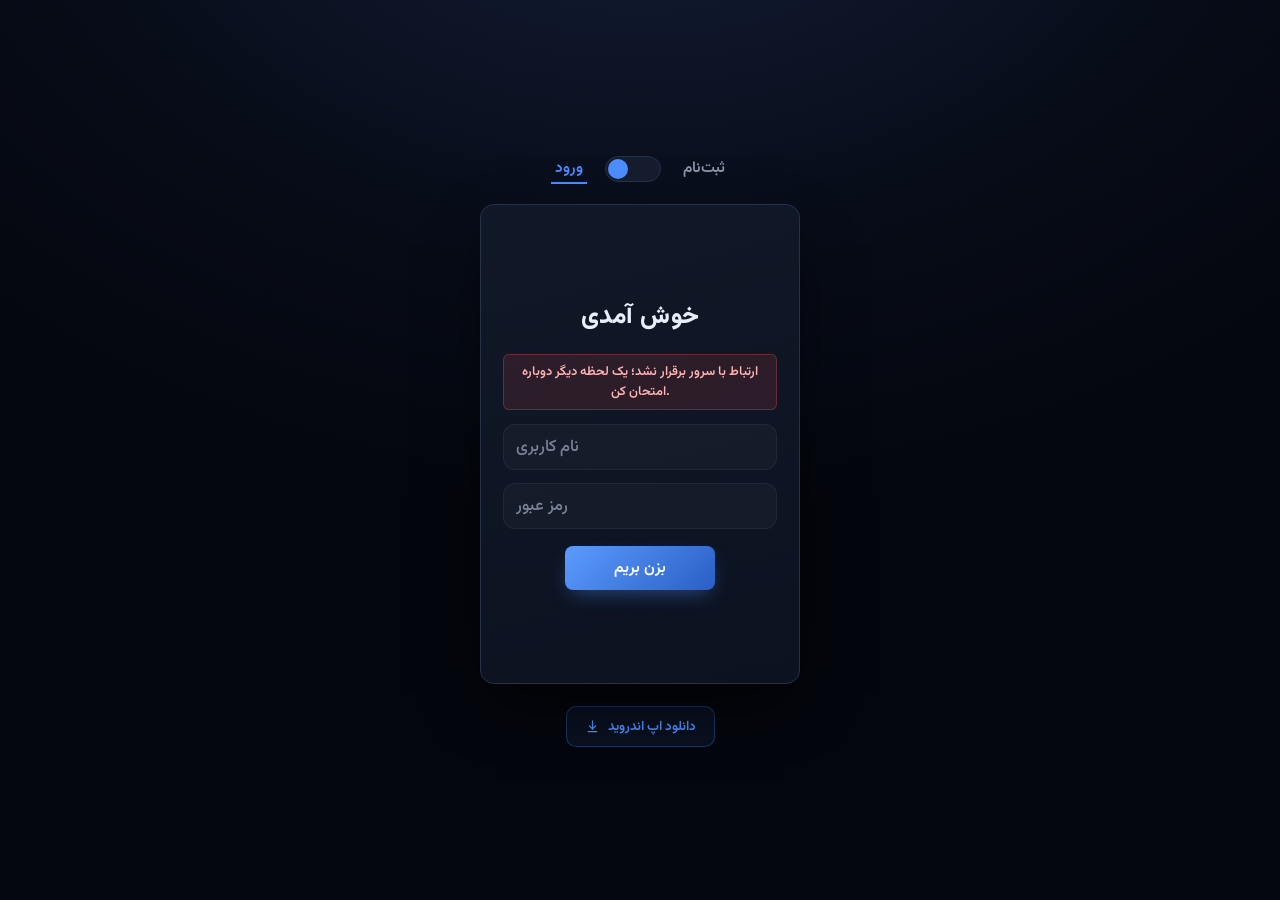
==== commit b2d25a05: "Add files via upload" ====
--- a/index.html
+++ b/index.html
@@ -328,8 +328,7 @@
       window.__meReq = fetch("/api/me", { credentials: "include", cache: "no-store" })
         .then(function (r) { return { status: r.status, ct: r.headers.get("content-type") || "" }; })
         .catch(function () { return { status: 0, ct: "" }; });
-      /* اگر کوکی نشانهٔ ورود هست، اپ بدون منتظر ماندن به شبکه نشان داده می‌شود */
-      window.__hint = document.cookie.indexOf("t_in=1") > -1;
+      /* تا تأیید واقعی نشست، خودِ اپ پنهان می‌ماند تا صفحهٔ ورود قدیمی حتی یک فریم هم دیده نشود. */
     </script>
 
     <!-- ===== کامپوننت‌های Uiverse: ورودی درخشان + دکمهٔ آپلود پوشه‌ای ===== -->
@@ -1379,10 +1378,8 @@
          مسیر سریع: کوکیِ نشانه (t_in) که موقع ورود ست می‌شود؛ بدون انتظار برای شبکه.
          بعد پاسخ واقعی /api/me می‌رسد و اگر لازم بود تصمیم اصلاح می‌شود. */
       function boot() {
-        if (window.__hint) {
-          settled = true;
-          showApp();
-        }
+        /* مهم: دیگر با کوکی حدس نمی‌زنیم. تا پاسخ واقعی /api/me فقط لودر دیده می‌شود؛
+           به این شکل صفحهٔ ورود قدیمیِ داخل باندل React بعد از ورود چشمک نمی‌زند. */
         var req = window.__meReq || fetch(API + "/me", { credentials: "include", cache: "no-store" })
           .then(function (r) { return { status: r.status, ct: r.headers.get("content-type") || "" }; })
           .catch(function () { return { status: 0, ct: "" }; });
@@ -1390,8 +1387,7 @@
         req.then(function (r) {
           if (r.status === 200) { settled = true; showApp(); return; }
           if (r.status === 0 || r.ct.indexOf("application/json") === -1) {
-            /* شبکه/API در دسترس نیست */
-            if (!settled) showLogin("Server is not reachable right now. Please refresh in a moment.");
+            if (!settled) showLogin("ارتباط با سرور برقرار نشد؛ یک لحظه دیگر دوباره امتحان کن.");
             return;
           }
           settled = true;
